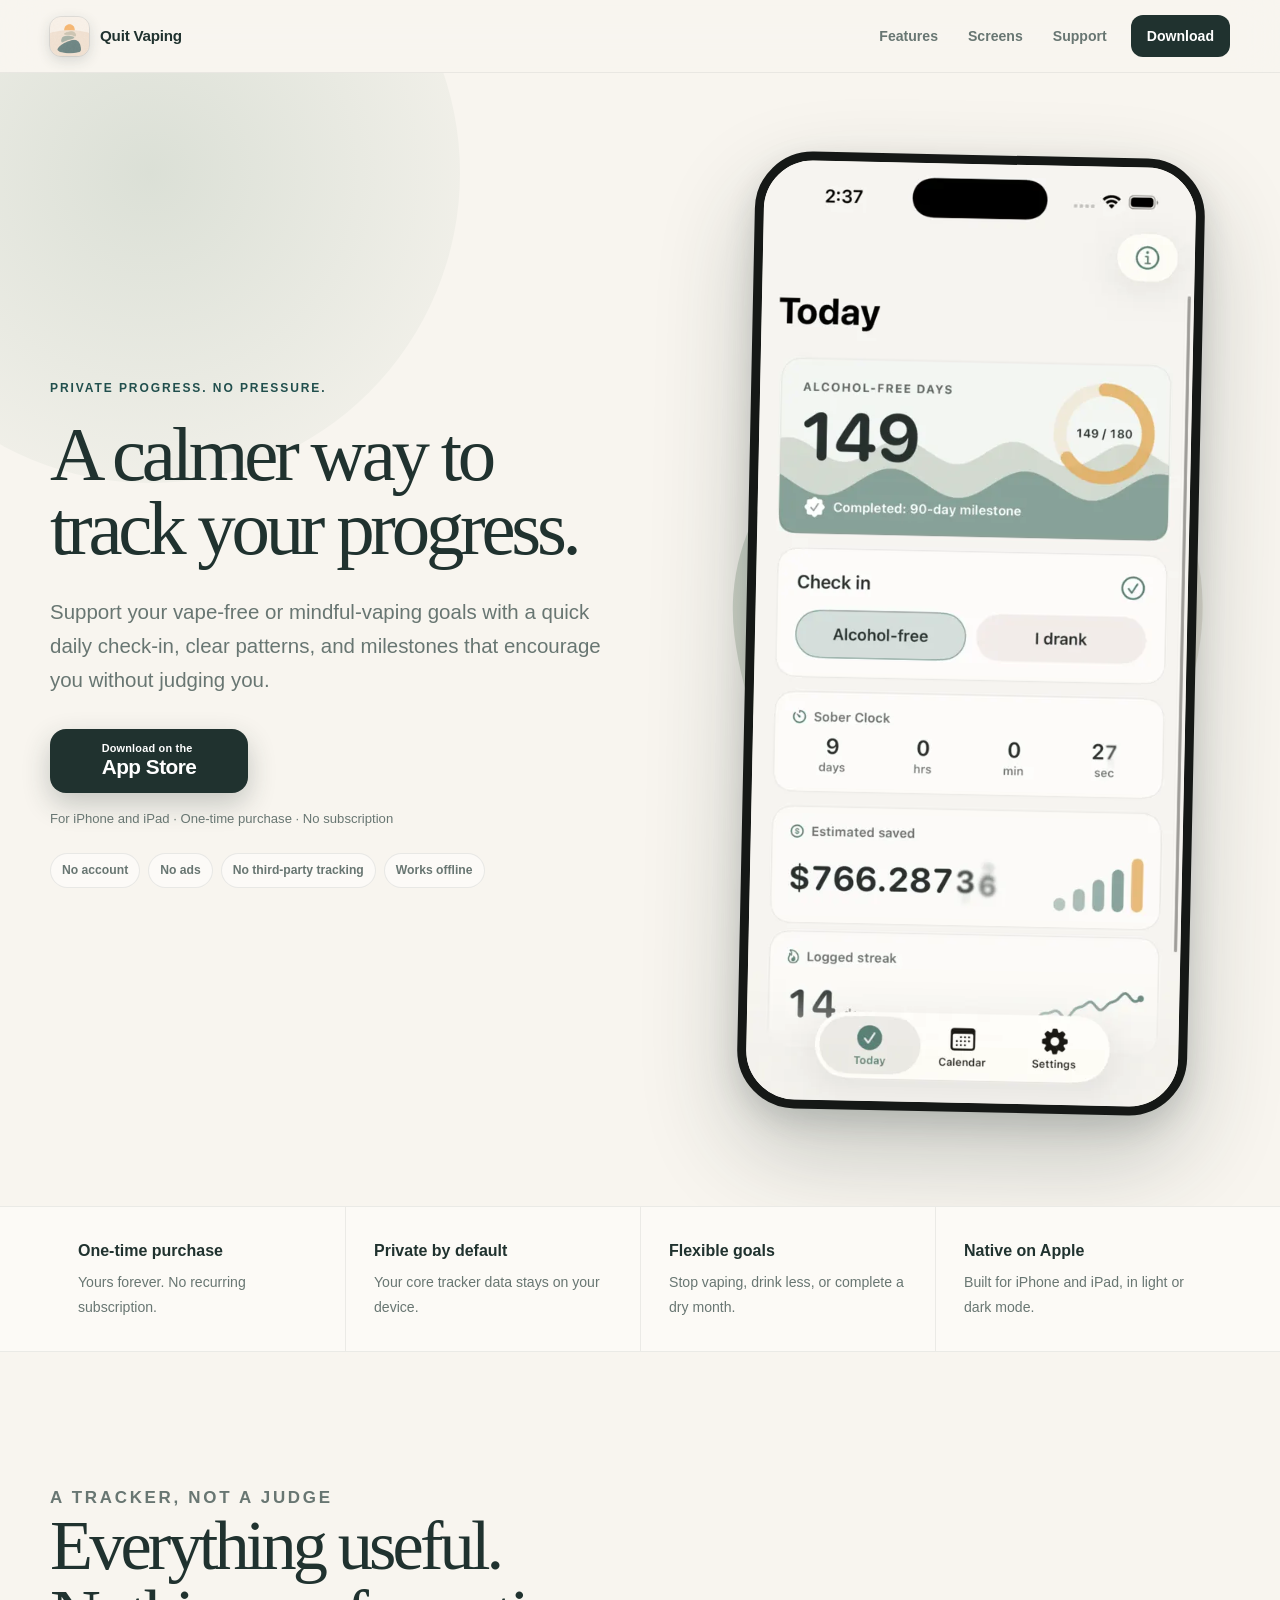
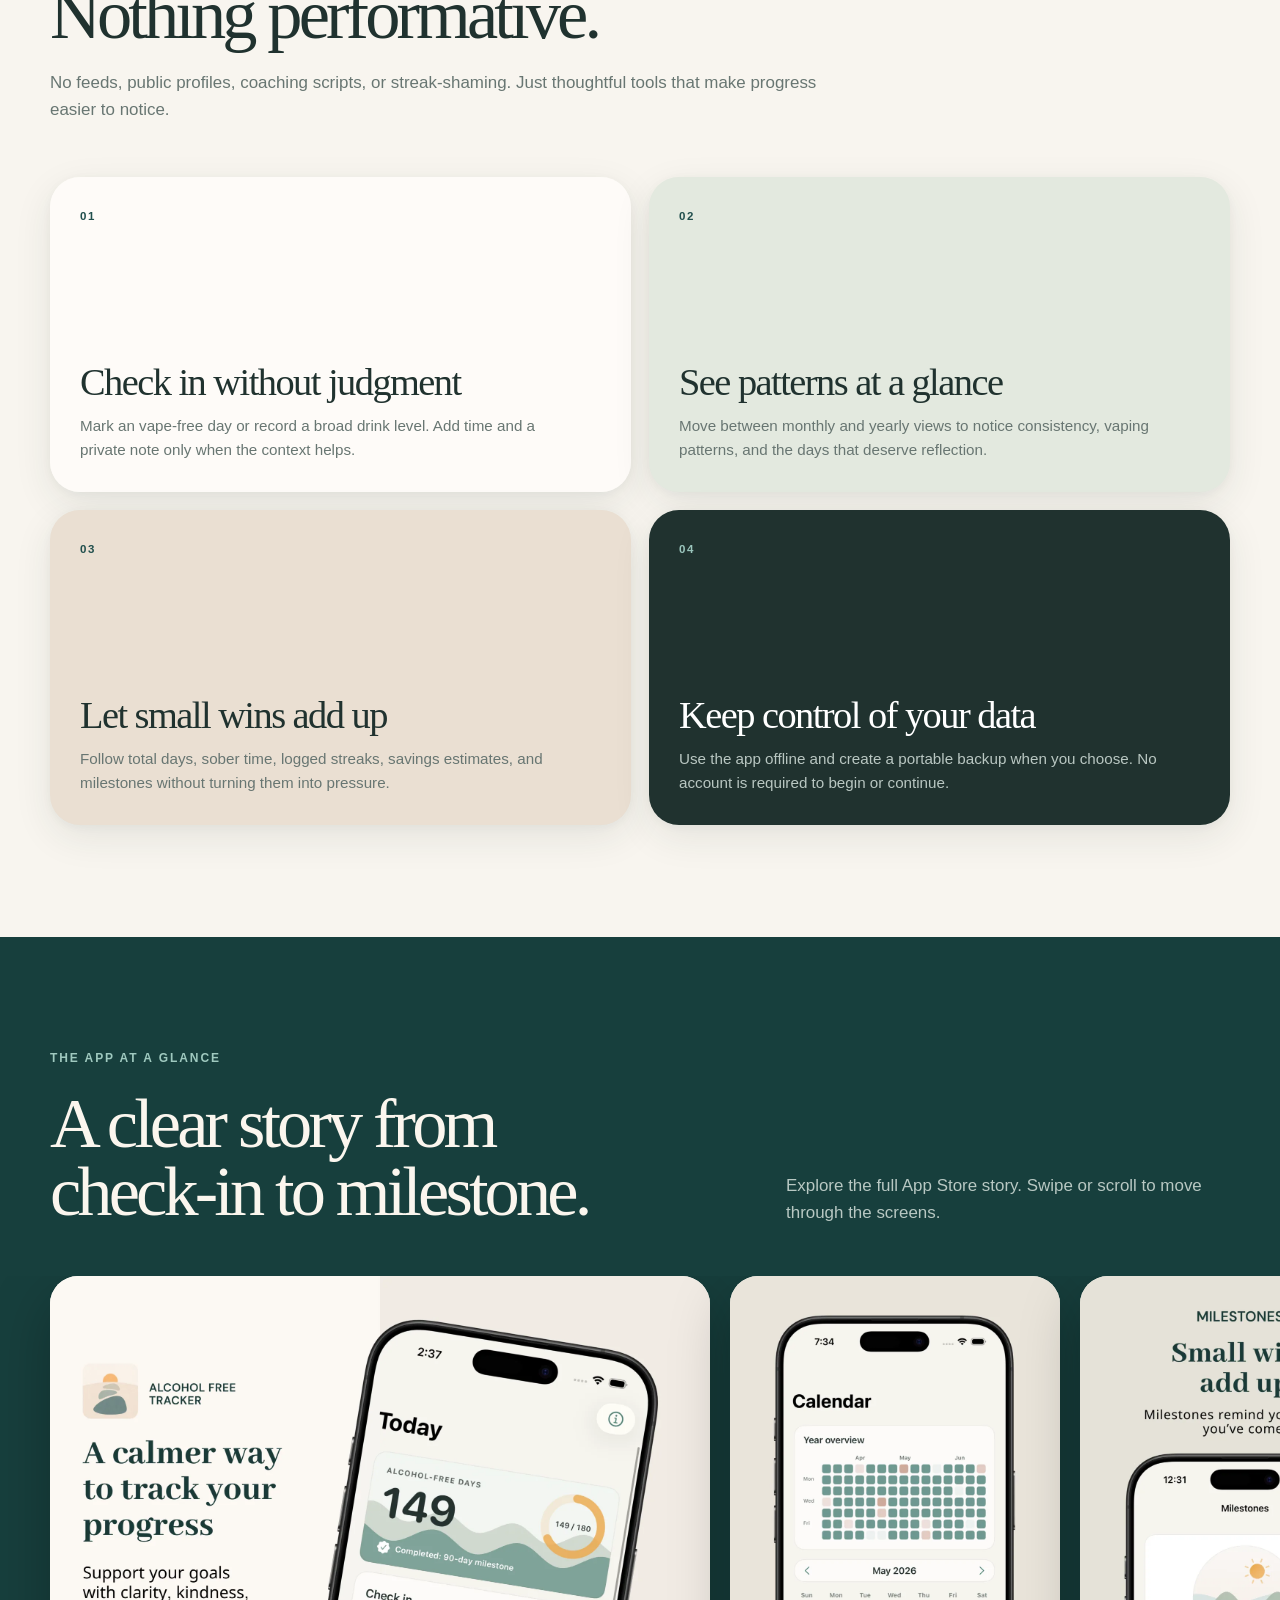
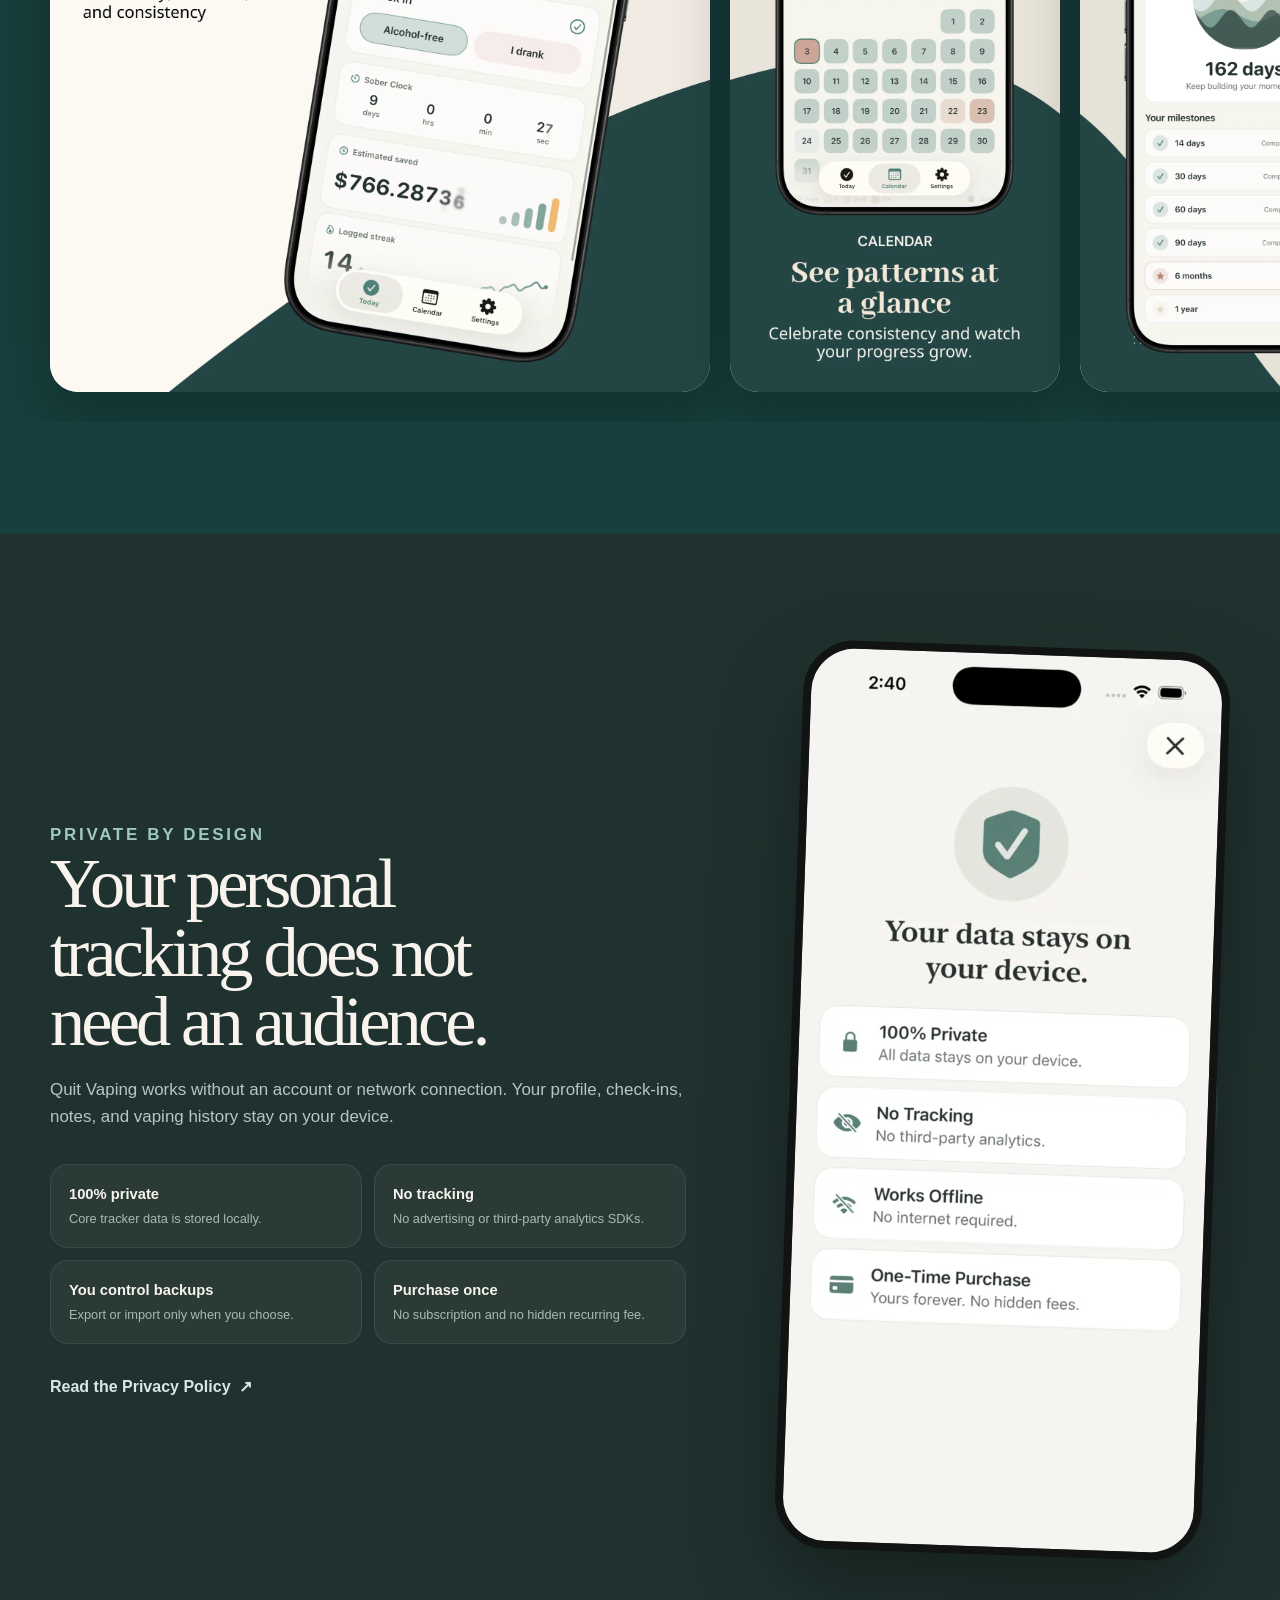
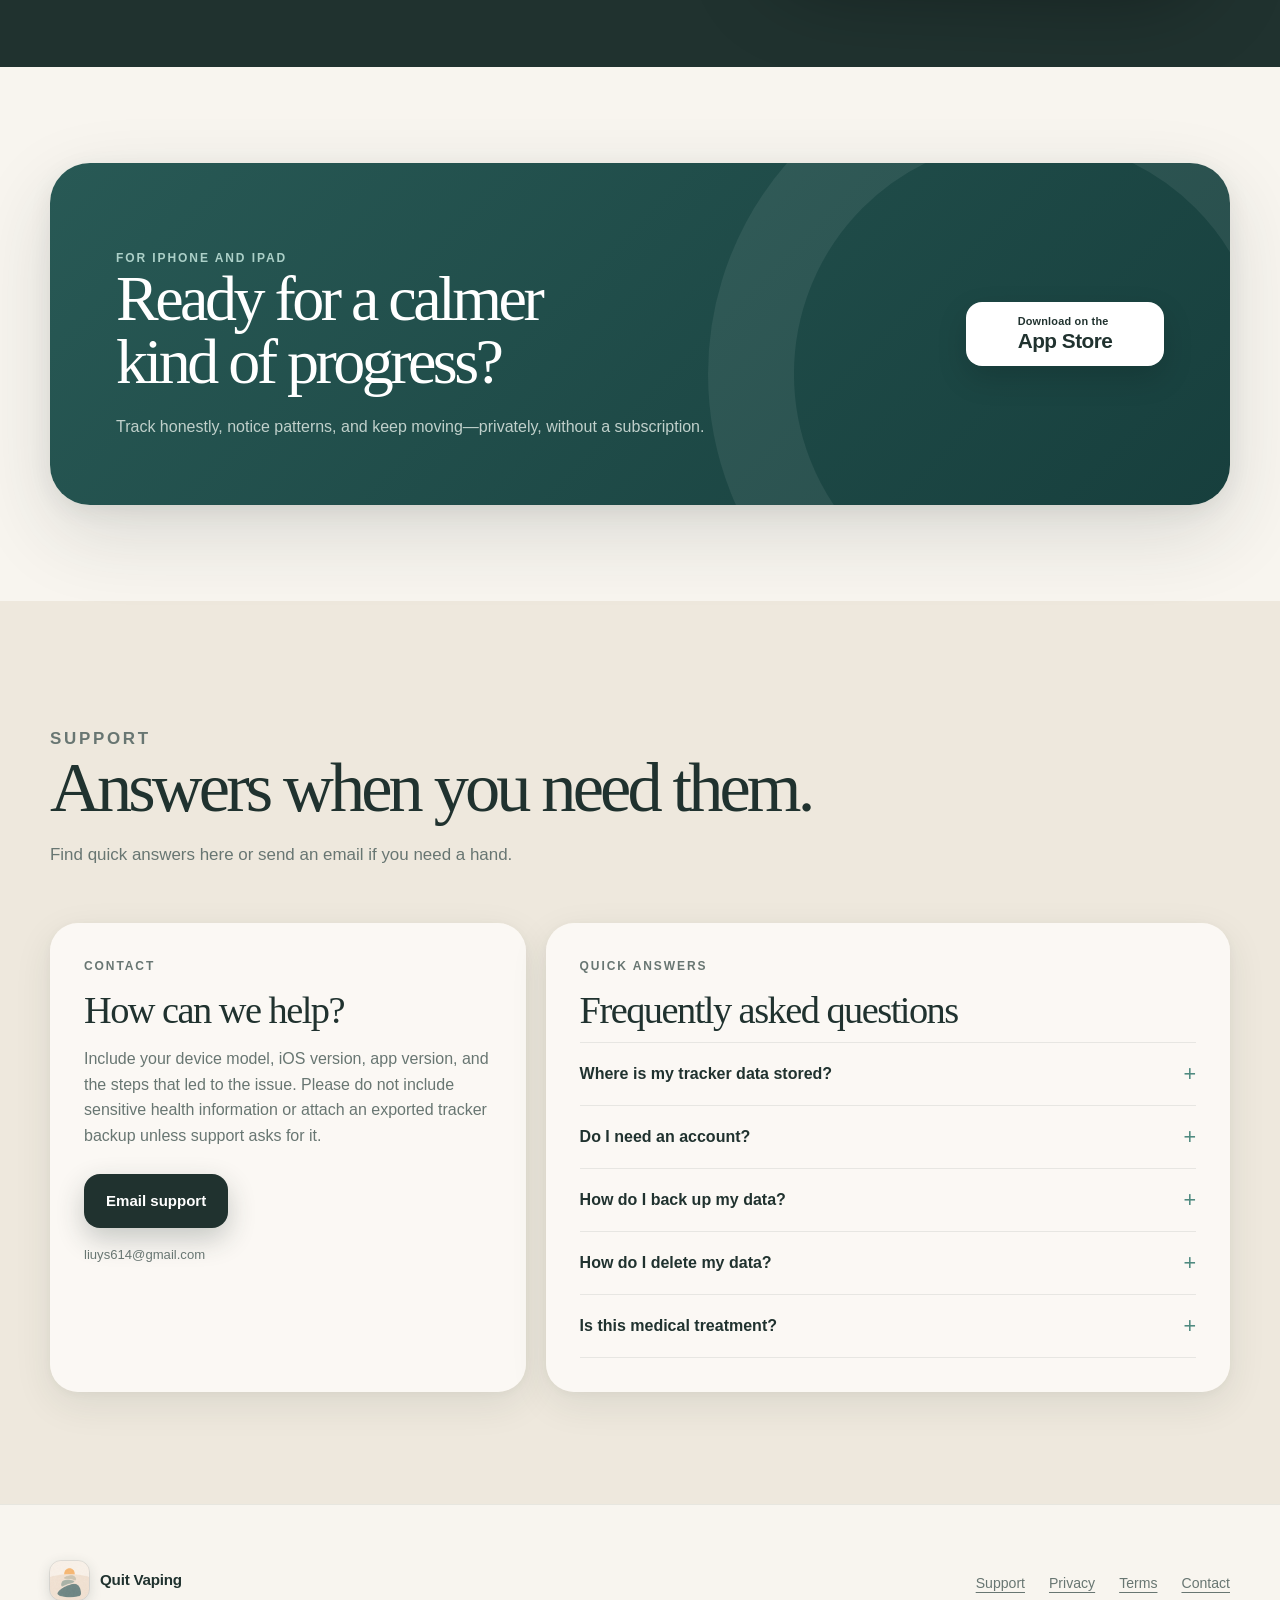
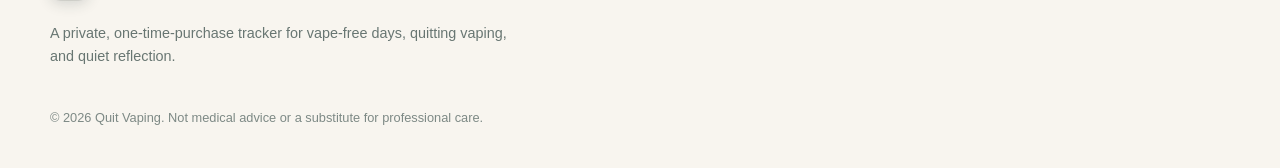
==== index.html @ 52c1bbf7 "Initial commit: Privacy Policy and Terms of Use website" ====
<!doctype html>
<html lang="en">
  <head>
    <meta charset="utf-8">
    <meta name="viewport" content="width=device-width, initial-scale=1">
    <meta name="description" content="Quit Vaping is a private, one-time-purchase iPhone and iPad app for vape-free days, quitting vaping, and calm progress.">
    <meta name="theme-color" content="#F7F4EE">
    <meta property="og:title" content="Quit Vaping — A calmer way to track your progress">
    <meta property="og:description" content="Track vape-free days, see patterns, and build momentum without accounts, ads, subscriptions, or public profiles.">
    <meta property="og:image" content="assets/app-icon.png">
    <title>Quit Vaping — A calmer way to track your progress</title>
    <link rel="icon" href="assets/app-icon.png">
    <link rel="apple-touch-icon" href="assets/app-icon.png">
    <link rel="stylesheet" href="styles.css">
  </head>
  <body class="home-page">
    <header class="site-header">
      <nav class="nav container" aria-label="Primary navigation">
        <a class="brand" href="index.html" aria-label="Quit Vaping home">
          <img src="assets/app-icon.png" alt="">
          <span>Quit Vaping</span>
        </a>
        <div class="nav-links">
          <a href="#features">Features</a>
          <a href="#gallery">Screens</a>
          <a href="#support">Support</a>
          <a class="nav-download" href="https://apps.apple.com/app/id6818660091" target="_blank" rel="noopener">Download</a>
        </div>
      </nav>
    </header>

    <main>
      <section class="hero">
        <div class="hero-grid container">
          <div class="hero-copy">
            <p class="eyebrow">Private progress. No pressure.</p>
            <h1>A calmer way to track your progress.</h1>
            <p class="hero-lede">Support your vape-free or mindful-vaping goals with a quick daily check-in, clear patterns, and milestones that encourage you without judging you.</p>
            <div class="hero-actions">
              <a class="button button-primary app-store-button" href="https://apps.apple.com/app/id6818660091" target="_blank" rel="noopener" aria-label="Download Quit Vaping on the App Store">
                <span class="store-kicker">Download on the</span>
                <span class="store-name">App Store</span>
              </a>
            </div>
            <p class="store-note">For iPhone and iPad · One-time purchase · No subscription</p>
            <ul class="hero-trust" aria-label="Product assurances">
              <li>No account</li>
              <li>No ads</li>
              <li>No third-party tracking</li>
              <li>Works offline</li>
            </ul>
          </div>
          <div class="hero-visual" aria-label="Quit Vaping Today screen preview">
            <div class="hero-orbit" aria-hidden="true"></div>
            <img class="hero-phone" src="assets/screens/06-today-light.webp" alt="Quit Vaping Today screen showing 149 vape-free days, check-in controls, a nicotine-free clock, savings estimate, and logged streak" width="540" height="1174" fetchpriority="high">
          </div>
        </div>
      </section>

      <section class="proof-strip" aria-label="Product highlights">
        <div class="proof-grid container">
          <div class="proof-item"><strong>One-time purchase</strong><span>Yours forever. No recurring subscription.</span></div>
          <div class="proof-item"><strong>Private by default</strong><span>Your core tracker data stays on your device.</span></div>
          <div class="proof-item"><strong>Flexible goals</strong><span>Stop vaping, drink less, or complete a dry month.</span></div>
          <div class="proof-item"><strong>Native on Apple</strong><span>Built for iPhone and iPad, in light or dark mode.</span></div>
        </div>
      </section>

      <section class="section features-section" id="features">
        <div class="container">
          <div class="section-heading">
            <p class="eyebrow">A tracker, not a judge</p>
            <h2>Everything useful. Nothing performative.</h2>
            <p>No feeds, public profiles, coaching scripts, or streak-shaming. Just thoughtful tools that make progress easier to notice.</p>
          </div>
          <div class="feature-grid">
            <article class="feature-card">
              <span class="feature-number">01</span>
              <h3>Check in without judgment</h3>
              <p>Mark an vape-free day or record a broad drink level. Add time and a private note only when the context helps.</p>
            </article>
            <article class="feature-card">
              <span class="feature-number">02</span>
              <h3>See patterns at a glance</h3>
              <p>Move between monthly and yearly views to notice consistency, vaping patterns, and the days that deserve reflection.</p>
            </article>
            <article class="feature-card">
              <span class="feature-number">03</span>
              <h3>Let small wins add up</h3>
              <p>Follow total days, sober time, logged streaks, savings estimates, and milestones without turning them into pressure.</p>
            </article>
            <article class="feature-card">
              <span class="feature-number">04</span>
              <h3>Keep control of your data</h3>
              <p>Use the app offline and create a portable backup when you choose. No account is required to begin or continue.</p>
            </article>
          </div>
        </div>
      </section>

      <section class="section gallery-section" id="gallery">
        <div class="container">
          <div class="gallery-heading">
            <div>
              <p class="eyebrow">The app at a glance</p>
              <h2>A clear story from check-in to milestone.</h2>
            </div>
            <p>Explore the full App Store story. Swipe or scroll to move through the screens.</p>
          </div>
        </div>
        <div class="story-gallery" role="list" aria-label="Quit Vaping App Store screenshots">
          <div class="story-pair" role="listitem" aria-label="A calmer way to track your progress">
            <figure class="story-card"><img src="assets/appstore/01-calm-progress.webp" alt="A calmer way to track your progress with clarity, kindness, and consistency" width="900" height="1951" loading="lazy" decoding="async"></figure>
            <figure class="story-card"><img src="assets/appstore/02-today.webp" alt="Today dashboard showing vape-free days, check-in, nicotine-free clock, estimated savings, and streak" width="900" height="1951" loading="lazy" decoding="async"></figure>
          </div>
          <figure class="story-card" role="listitem"><img src="assets/appstore/03-calendar.webp" alt="Calendar and year overview for seeing patterns at a glance" width="900" height="1951" loading="lazy" decoding="async"></figure>
          <figure class="story-card" role="listitem"><img src="assets/appstore/04-milestones.webp" alt="Milestones screen showing how small wins add up" width="900" height="1951" loading="lazy" decoding="async"></figure>
          <figure class="story-card" role="listitem"><img src="assets/appstore/05-private.webp" alt="Privacy screen explaining the one-time purchase, offline use, no account, and no third-party tracking" width="900" height="1951" loading="lazy" decoding="async"></figure>
          <figure class="story-card" role="listitem"><img src="assets/appstore/06-check-in.webp" alt="Calendar day check-in with vape-free and drink-level choices, time, and an optional note" width="900" height="1951" loading="lazy" decoding="async"></figure>
          <figure class="story-card" role="listitem"><img src="assets/appstore/07-dark-mode.webp" alt="Quit Vaping Today dashboard in dark mode" width="900" height="1951" loading="lazy" decoding="async"></figure>
          <figure class="story-card" role="listitem"><img src="assets/appstore/08-savings.webp" alt="Savings details screen showing estimated cash and drink savings over time in dark mode" width="900" height="1951" loading="lazy" decoding="async"></figure>
          <figure class="story-card" role="listitem"><img src="assets/appstore/09-streak.webp" alt="Logged streak display illustrating consistency and reflection over perfection in light mode" width="900" height="1951" loading="lazy" decoding="async"></figure>
          <figure class="story-card" role="listitem"><img src="assets/appstore/10-sober-clock.webp" alt="Sober clock showing real-time vape-free progress down to the second in light mode" width="900" height="1951" loading="lazy" decoding="async"></figure>
        </div>
      </section>

      <section class="section privacy-section" id="privacy">
        <div class="privacy-grid container">
          <div class="privacy-copy">
            <p class="eyebrow">Private by design</p>
            <h2>Your personal tracking does not need an audience.</h2>
            <p>Quit Vaping works without an account or network connection. Your profile, check-ins, notes, and vaping history stay on your device.</p>
            <div class="assurance-list">
              <div><strong>100% private</strong><span>Core tracker data is stored locally.</span></div>
              <div><strong>No tracking</strong><span>No advertising or third-party analytics SDKs.</span></div>
              <div><strong>You control backups</strong><span>Export or import only when you choose.</span></div>
              <div><strong>Purchase once</strong><span>No subscription and no hidden recurring fee.</span></div>
            </div>
            <a class="text-link" href="privacy.html">Read the Privacy Policy <span aria-hidden="true">↗</span></a>
          </div>
          <div class="privacy-phone-wrap">
            <img class="privacy-phone" src="assets/screens/11-privacy-light.webp" alt="Quit Vaping privacy details screen" width="540" height="1174" loading="lazy" decoding="async">
          </div>
        </div>
      </section>

      <section class="cta-section" id="download">
        <div class="container">
          <div class="cta-card">
            <div>
              <p class="eyebrow">For iPhone and iPad</p>
              <h2>Ready for a calmer kind of progress?</h2>
              <p>Track honestly, notice patterns, and keep moving—privately, without a subscription.</p>
            </div>
            <a class="button button-light app-store-button" href="https://apps.apple.com/app/id6818660091" target="_blank" rel="noopener" aria-label="Download Quit Vaping on the App Store">
              <span class="store-kicker">Download on the</span>
              <span class="store-name">App Store</span>
            </a>
          </div>
        </div>
      </section>

      <section class="section support-section" id="support">
        <div class="container">
          <div class="section-heading support-heading">
            <p class="eyebrow">Support</p>
            <h2>Answers when you need them.</h2>
            <p>Find quick answers here or send an email if you need a hand.</p>
          </div>

          <div class="support-inline-grid">
            <aside class="support-card contact-card">
              <p class="eyebrow">Contact</p>
              <h3>How can we help?</h3>
              <p>Include your device model, iOS version, app version, and the steps that led to the issue. Please do not include sensitive health information or attach an exported tracker backup unless support asks for it.</p>
              <a class="button button-primary" href="mailto:liuys614@gmail.com?subject=Alcohol%20Free%20Tracker%20Support">Email support</a>
              <p class="support-email">liuys614@gmail.com</p>
            </aside>

            <div class="support-card faq">
              <p class="eyebrow">Quick answers</p>
              <h3>Frequently asked questions</h3>
              <details>
                <summary>Where is my tracker data stored?</summary>
                <p>Your profile, check-ins, vape levels, times, and notes are stored locally on your device. The current version does not upload this tracker data to the developer.</p>
              </details>
              <details>
                <summary>Do I need an account?</summary>
                <p>No. Quit Vaping works without registration, login, or a network connection.</p>
              </details>
              <details>
                <summary>How do I back up my data?</summary>
                <p>Open Settings, choose Export, and select where to save the JSON file. To restore it, choose Import and confirm that you want to replace the current local data.</p>
              </details>
              <details>
                <summary>How do I delete my data?</summary>
                <p>You can remove individual check-ins in the app. Deleting the app removes its local app container, subject to any Apple device backup or exported JSON copy you created.</p>
              </details>
              <details>
                <summary>Is this medical treatment?</summary>
                <p>No. The app is a self-directed tracking tool, not medical advice, diagnosis, treatment, counseling, or emergency support.</p>
              </details>
            </div>
          </div>

        </div>
      </section>
    </main>

    <footer class="site-footer">
      <div class="container">
        <div class="footer-grid">
          <div>
            <a class="brand" href="index.html"><img src="assets/app-icon.png" alt=""><span>Quit Vaping</span></a>
            <p class="footer-copy">A private, one-time-purchase tracker for vape-free days, quitting vaping, and quiet reflection.</p>
          </div>
          <div class="footer-links">
            <a href="#support">Support</a>
            <a href="privacy.html">Privacy</a>
            <a href="terms.html">Terms</a>
            <a href="mailto:liuys614@gmail.com">Contact</a>
          </div>
        </div>
        <p class="copyright">© <span data-year>2026</span> Quit Vaping. Not medical advice or a substitute for professional care.</p>
      </div>
    </footer>
    <script src="script.js"></script>
  </body>
</html>
---- styles.css ----
:root {
  color-scheme: light;
  --ivory: #f8f5ef;
  --ivory-deep: #eee8dd;
  --ink: #20322f;
  --ink-soft: #2d403c;
  --muted: #687672;
  --teal: #4f8a80;
  --teal-dark: #214f4d;
  --teal-deep: #173f3d;
  --sage: #b8c6b8;
  --sage-soft: #e3e9df;
  --sand: #eadfd2;
  --clay: #ca9d8a;
  --white: #fffdfa;
  --shadow: 0 28px 80px rgba(32, 50, 47, 0.14), 0 6px 22px rgba(32, 50, 47, 0.08);
  --shadow-soft: 0 12px 38px rgba(32, 50, 47, 0.09), 0 2px 10px rgba(32, 50, 47, 0.04);
  --content: 1180px;
}

* {
  box-sizing: border-box;
}

html {
  scroll-behavior: smooth;
  scroll-padding-top: 92px;
  overflow-x: clip;
}

body {
  margin: 0;
  width: 100%;
  max-width: 100%;
  overflow-x: clip;
  background: var(--ivory);
  color: var(--ink);
  font-family: Inter, ui-sans-serif, -apple-system, BlinkMacSystemFont, "SF Pro Text", "Segoe UI", sans-serif;
  -webkit-font-smoothing: antialiased;
  line-height: 1.6;
}

a {
  color: inherit;
  text-decoration-thickness: 1px;
  text-underline-offset: 4px;
}

img {
  display: block;
  max-width: 100%;
}

.container {
  width: min(calc(100% - 40px), var(--content));
  margin-inline: auto;
}

.site-header {
  position: sticky;
  top: 0;
  z-index: 50;
  border-bottom: 1px solid rgba(32, 50, 47, 0.07);
  background: rgba(248, 245, 239, 0.88);
  -webkit-backdrop-filter: blur(20px);
  backdrop-filter: blur(20px);
}

.nav {
  min-height: 72px;
  display: flex;
  align-items: center;
  justify-content: space-between;
  gap: 24px;
}

.brand {
  display: inline-flex;
  align-items: center;
  gap: 11px;
  font-size: 0.95rem;
  font-weight: 760;
  letter-spacing: -0.015em;
  text-decoration: none;
}

.brand img {
  width: 39px;
  height: 39px;
  border-radius: 11px;
  box-shadow: 0 4px 14px rgba(32, 50, 47, 0.16);
  outline: 1px solid rgba(0, 0, 0, 0.08);
}

.nav-links {
  display: flex;
  align-items: center;
  gap: 4px;
}

.nav-links a {
  min-height: 42px;
  display: inline-flex;
  align-items: center;
  padding: 0 13px;
  border-radius: 12px;
  color: var(--muted);
  font-size: 0.88rem;
  font-weight: 650;
  text-decoration: none;
  transition: color 180ms ease, background-color 180ms ease, transform 180ms ease;
}

.nav-links a:hover {
  color: var(--ink);
  background: rgba(255, 255, 255, 0.64);
}

.nav-links .nav-download {
  margin-left: 7px;
  padding-inline: 16px;
  background: var(--ink);
  color: white;
}

.nav-links .nav-download:hover {
  background: var(--teal-dark);
  color: white;
}

.nav-links a:active,
.button:active {
  transform: scale(0.96);
}

.hero {
  position: relative;
  overflow: hidden;
  padding: 82px 0 94px;
}

.hero::before {
  position: absolute;
  top: -210px;
  left: calc(50% - 800px);
  width: 620px;
  height: 620px;
  border-radius: 50%;
  background: radial-gradient(circle, rgba(184, 198, 184, 0.45), rgba(184, 198, 184, 0));
  content: "";
  pointer-events: none;
}

.hero-grid {
  display: grid;
  grid-template-columns: minmax(0, 1.06fr) minmax(390px, 0.94fr);
  align-items: center;
  gap: 78px;
}

.hero-copy {
  position: relative;
  z-index: 2;
}

.eyebrow {
  margin: 0 0 20px;
  color: var(--teal-dark);
  font-size: 0.75rem;
  font-weight: 800;
  letter-spacing: 0.16em;
  text-transform: uppercase;
}

h1,
h2,
h3,
p {
  text-wrap: pretty;
}

h1,
h2 {
  text-wrap: balance;
}

h1,
h2 {
  font-family: Georgia, "Times New Roman", serif;
}

h1 {
  max-width: 760px;
  margin: 0;
  font-size: clamp(3.25rem, 6vw, 5.8rem);
  font-weight: 500;
  letter-spacing: -0.055em;
  line-height: 0.96;
}

.hero-lede {
  max-width: 620px;
  margin: 30px 0 0;
  color: var(--muted);
  font-size: clamp(1.05rem, 2vw, 1.28rem);
  line-height: 1.65;
}

.hero-actions {
  display: flex;
  flex-wrap: wrap;
  gap: 12px;
  margin-top: 32px;
}

.button {
  min-height: 54px;
  display: inline-flex;
  align-items: center;
  justify-content: center;
  padding: 0 22px;
  border-radius: 16px;
  font-size: 0.94rem;
  font-weight: 760;
  text-decoration: none;
  transition: color 180ms ease, background-color 180ms ease, box-shadow 180ms ease, transform 180ms ease;
}

.button-primary {
  background: var(--ink);
  color: white;
  box-shadow: 0 11px 28px rgba(32, 50, 47, 0.24);
}

.button-primary:hover {
  background: var(--teal-dark);
  box-shadow: 0 14px 32px rgba(33, 79, 77, 0.3);
}

.button-secondary {
  background: rgba(255, 255, 255, 0.7);
  color: var(--ink);
  box-shadow: inset 0 0 0 1px rgba(32, 50, 47, 0.1);
}

.button-secondary:hover {
  background: white;
}

.button-light {
  background: white;
  color: var(--ink);
  box-shadow: 0 12px 30px rgba(0, 0, 0, 0.15);
}

.button-light:hover {
  background: var(--ivory);
}

.app-store-button {
  min-width: 198px;
  min-height: 64px;
  display: grid;
  grid-template-rows: auto auto;
  align-content: center;
  justify-items: start;
  padding: 10px 22px 11px;
  line-height: 1;
}

.store-kicker {
  font-size: 0.68rem;
  font-weight: 650;
  letter-spacing: 0.02em;
}

.store-name {
  margin-top: 4px;
  font-size: 1.3rem;
  font-weight: 780;
  letter-spacing: -0.025em;
}

.store-note {
  margin: 15px 0 0;
  color: var(--muted);
  font-size: 0.82rem;
}

.hero-trust {
  display: flex;
  flex-wrap: wrap;
  gap: 8px;
  margin: 24px 0 0;
  padding: 0;
  list-style: none;
}

.hero-trust li {
  padding: 7px 11px;
  border: 1px solid rgba(32, 50, 47, 0.09);
  border-radius: 999px;
  background: rgba(255, 255, 255, 0.52);
  color: var(--muted);
  font-size: 0.76rem;
  font-weight: 650;
}

.hero-visual {
  position: relative;
  min-height: 700px;
  display: grid;
  place-items: center;
}

.hero-orbit {
  position: absolute;
  width: 470px;
  height: 470px;
  border-radius: 44% 56% 60% 40% / 44% 44% 56% 56%;
  background: linear-gradient(145deg, rgba(184, 198, 184, 0.72), rgba(234, 223, 210, 0.82));
  transform: rotate(-7deg);
}

.hero-phone {
  position: relative;
  z-index: 2;
  width: min(450px, 94%);
  max-width: 100%;
  height: auto;
  border: 9px solid #151816;
  border-radius: 58px;
  background: #151816;
  box-shadow: 0 42px 96px rgba(32, 50, 47, 0.24), 0 12px 30px rgba(32, 50, 47, 0.15);
  transform: rotate(1.2deg);
}


.proof-strip {
  border-block: 1px solid rgba(32, 50, 47, 0.08);
  background: rgba(255, 255, 255, 0.44);
}

.proof-grid {
  display: grid;
  grid-template-columns: repeat(4, 1fr);
}

.proof-item {
  min-height: 142px;
  padding: 31px 28px;
}

.proof-item + .proof-item {
  border-left: 1px solid rgba(32, 50, 47, 0.08);
}

.proof-item strong {
  display: block;
  margin-bottom: 5px;
  font-size: 1rem;
}

.proof-item span {
  color: var(--muted);
  font-size: 0.88rem;
  line-height: 1.5;
}

.section {
  padding: 112px 0;
}

.section-heading {
  max-width: 790px;
  margin-bottom: 54px;
}

.section-heading h2,
.gallery-heading h2,
.privacy-copy h2,
.legal-hero h1 {
  margin: 0;
  font-size: clamp(2.65rem, 5.5vw, 5rem);
  font-weight: 500;
  letter-spacing: -0.055em;
  line-height: 0.98;
}

.section-heading p,
.gallery-heading > p,
.privacy-copy > p {
  margin: 20px 0 0;
  color: var(--muted);
  font-size: 1.06rem;
}

.feature-grid {
  display: grid;
  grid-template-columns: repeat(2, 1fr);
  gap: 18px;
}

.feature-card {
  min-height: 315px;
  display: flex;
  flex-direction: column;
  padding: 30px;
  border-radius: 30px;
  background: rgba(255, 253, 250, 0.82);
  box-shadow: var(--shadow-soft);
}

.feature-card:nth-child(2) {
  background: var(--sage-soft);
}

.feature-card:nth-child(3) {
  background: var(--sand);
}

.feature-card:nth-child(4) {
  background: var(--ink);
  color: white;
}

.feature-number {
  color: var(--teal-dark);
  font-size: 0.72rem;
  font-weight: 800;
  letter-spacing: 0.14em;
}

.feature-card:nth-child(4) .feature-number {
  color: #9bc6bd;
}

.feature-card h3 {
  max-width: 460px;
  margin: auto 0 10px;
  font-family: Georgia, "Times New Roman", serif;
  font-size: clamp(1.65rem, 3vw, 2.45rem);
  font-weight: 500;
  letter-spacing: -0.04em;
  line-height: 1.08;
}

.feature-card p {
  max-width: 500px;
  margin: 0;
  color: var(--muted);
  font-size: 0.95rem;
}

.feature-card:nth-child(4) p {
  color: #b9c7c2;
}

.gallery-section {
  overflow: hidden;
  background: var(--teal-deep);
  color: #fbf6ee;
}

.gallery-section .eyebrow,
.privacy-section .eyebrow {
  color: #9fc9bf;
}

.gallery-heading {
  display: grid;
  grid-template-columns: minmax(0, 1.2fr) minmax(260px, 0.8fr);
  align-items: end;
  gap: 70px;
  margin-bottom: 50px;
}

.gallery-heading > p {
  margin: 0;
  color: #b8c8c3;
}

.story-gallery {
  width: 100%;
  max-width: 100vw;
  display: flex;
  gap: 20px;
  overflow-x: auto;
  overscroll-behavior-inline: contain;
  scroll-snap-type: x mandatory;
  scroll-padding-inline: max(20px, calc((100vw - var(--content)) / 2));
  padding: 0 max(20px, calc((100vw - var(--content)) / 2)) 30px;
  scrollbar-color: rgba(255, 255, 255, 0.3) transparent;
  scrollbar-width: thin;
}

.story-card {
  width: clamp(260px, 26vw, 330px);
  flex: 0 0 auto;
  margin: 0;
  overflow: hidden;
  scroll-snap-align: start;
  border-radius: 28px;
  background: var(--ivory);
  box-shadow: 0 22px 60px rgba(0, 0, 0, 0.25);
}

.story-pair {
  width: clamp(520px, 52vw, 660px);
  flex: 0 0 auto;
  display: flex;
  overflow: hidden;
  scroll-snap-align: start;
  border-radius: 28px;
  background: var(--ivory);
  box-shadow: 0 22px 60px rgba(0, 0, 0, 0.25);
}

.story-pair .story-card {
  width: 50%;
  flex: 1 1 0;
  overflow: visible;
  scroll-snap-align: none;
  border-radius: 0;
  box-shadow: none;
}

.story-card img {
  display: block;
  width: 100%;
  height: auto;
}

.privacy-section {
  overflow: hidden;
  background: var(--ink);
  color: #f8f4ed;
}

.privacy-grid {
  display: grid;
  grid-template-columns: minmax(0, 1.05fr) minmax(330px, 0.75fr);
  align-items: center;
  gap: 90px;
}

.privacy-copy > p {
  max-width: 650px;
  color: #b8c6c1;
}

.assurance-list {
  display: grid;
  grid-template-columns: repeat(2, 1fr);
  gap: 12px;
  margin-top: 34px;
}

.assurance-list > div {
  padding: 18px;
  border: 1px solid rgba(255, 255, 255, 0.08);
  border-radius: 18px;
  background: rgba(255, 255, 255, 0.045);
}

.assurance-list strong,
.assurance-list span {
  display: block;
}

.assurance-list strong {
  font-size: 0.92rem;
}

.assurance-list span {
  margin-top: 4px;
  color: #aab9b4;
  font-size: 0.8rem;
  line-height: 1.45;
}

.text-link {
  display: inline-flex;
  align-items: center;
  gap: 8px;
  margin-top: 30px;
  color: #d7e9e4;
  font-weight: 720;
  text-decoration: none;
}

.text-link:hover {
  color: white;
}

.privacy-phone-wrap {
  position: relative;
  min-height: 660px;
  display: grid;
  place-items: center;
}

.privacy-phone-wrap::before {
  position: absolute;
  width: 430px;
  height: 430px;
  border-radius: 50%;
  background: rgba(79, 138, 128, 0.22);
  content: "";
}

.privacy-phone {
  position: relative;
  z-index: 1;
  width: min(430px, 94%);
  max-width: 100%;
  height: auto;
  border: 8px solid #111412;
  border-radius: 52px;
  box-shadow: 0 36px 84px rgba(0, 0, 0, 0.34);
  transform: rotate(2deg);
}

.cta-section {
  padding: 96px 0;
}

.cta-card {
  position: relative;
  overflow: hidden;
  display: grid;
  grid-template-columns: minmax(0, 1fr) auto;
  align-items: center;
  gap: 50px;
  padding: 66px;
  border-radius: 40px;
  background: linear-gradient(135deg, #285955, #173f3d);
  color: white;
  box-shadow: var(--shadow);
}

.cta-card::after {
  position: absolute;
  right: -120px;
  bottom: -190px;
  width: 470px;
  height: 470px;
  border: 86px solid rgba(255, 255, 255, 0.07);
  border-radius: 50%;
  content: "";
}

.cta-card > * {
  position: relative;
  z-index: 1;
}

.cta-card .eyebrow {
  color: #acd0c8;
}

.cta-card h2 {
  max-width: 760px;
  margin: 0;
  font-size: clamp(2.65rem, 5vw, 4.65rem);
  font-weight: 500;
  letter-spacing: -0.055em;
  line-height: 0.98;
}

.cta-card p {
  max-width: 590px;
  margin: 20px 0 0;
  color: #c0d0cb;
}

.support-section {
  padding-top: 104px;
  background: var(--ivory-deep);
}

.support-heading {
  max-width: 850px;
}

.support-inline-grid {
  display: grid;
  grid-template-columns: 0.82fr 1.18fr;
  align-items: start;
  gap: 20px;
}

.support-inline-grid .support-card {
  height: 100%;
}

.support-inline-grid .eyebrow {
  margin-bottom: 14px;
}

.support-inline-grid h3 {
  margin: 0 0 12px;
  font-family: Georgia, "Times New Roman", serif;
  font-size: clamp(1.8rem, 3vw, 2.55rem);
  font-weight: 500;
  letter-spacing: -0.04em;
  line-height: 1.05;
}

.contact-card > p:not(.eyebrow):not(.support-email) {
  color: var(--muted);
}

.support-email {
  margin: 16px 0 0;
  color: var(--muted);
  font-size: 0.82rem;
}

.site-footer {
  padding: 56px 0 40px;
  border-top: 1px solid rgba(32, 50, 47, 0.08);
}

.footer-grid {
  display: grid;
  grid-template-columns: 1fr auto;
  align-items: start;
  gap: 32px;
}

.footer-copy {
  max-width: 470px;
  margin: 14px 0 0;
  color: var(--muted);
  font-size: 0.9rem;
}

.footer-links {
  display: flex;
  flex-wrap: wrap;
  justify-content: flex-end;
  gap: 8px 24px;
}

.footer-links a {
  min-height: 44px;
  display: inline-flex;
  align-items: center;
  color: var(--muted);
  font-size: 0.88rem;
}

.copyright {
  margin: 40px 0 0;
  color: #7d8985;
  font-size: 0.8rem;
}

/* Legal and support pages */
.legal-hero {
  padding: 88px 0 52px;
}

.legal-hero p {
  max-width: 700px;
  margin: 22px 0 0;
  color: var(--muted);
  font-size: 1.08rem;
}

.legal-meta {
  margin-top: 24px;
  color: #7d8985;
  font-size: 0.86rem;
  font-variant-numeric: tabular-nums;
}

.legal-layout {
  display: grid;
  grid-template-columns: 230px minmax(0, 760px);
  gap: 72px;
  align-items: start;
  padding-bottom: 112px;
}

.legal-toc {
  position: sticky;
  top: 104px;
  display: grid;
  gap: 3px;
}

.legal-toc strong {
  margin-bottom: 8px;
  font-size: 0.76rem;
  letter-spacing: 0.12em;
  text-transform: uppercase;
}

.legal-toc a {
  min-height: 40px;
  display: flex;
  align-items: center;
  padding: 0 10px;
  border-radius: 10px;
  color: var(--muted);
  font-size: 0.86rem;
  text-decoration: none;
}

.legal-toc a:hover {
  background: rgba(255, 255, 255, 0.58);
  color: var(--ink);
}

.legal-content {
  padding: 42px 48px;
  border-radius: 30px;
  background: rgba(255, 253, 250, 0.76);
  box-shadow: var(--shadow-soft);
}

.legal-content section + section {
  padding-top: 34px;
}

.legal-content h2 {
  margin: 0 0 12px;
  font-family: inherit;
  font-size: 1.35rem;
  font-weight: 760;
  letter-spacing: -0.025em;
}

.legal-content h3 {
  margin: 22px 0 8px;
  font-size: 1rem;
}

.legal-content p,
.legal-content li {
  color: #4f5d59;
  font-size: 0.96rem;
}

.legal-content ul {
  padding-left: 1.25rem;
}

.legal-callout {
  padding: 18px 20px;
  border-radius: 18px;
  background: var(--sage-soft);
  color: var(--ink) !important;
}

.support-grid {
  display: grid;
  grid-template-columns: 0.85fr 1.15fr;
  gap: 22px;
  padding-bottom: 112px;
}

.support-card {
  padding: 34px;
  border-radius: 28px;
  background: rgba(255, 253, 250, 0.8);
  box-shadow: var(--shadow-soft);
}

.support-card h2 {
  margin: 0 0 12px;
  font-family: inherit;
  font-size: 1.45rem;
  font-weight: 760;
  letter-spacing: -0.03em;
}

.support-card p {
  color: var(--muted);
}

.support-card .button {
  margin-top: 10px;
}

.faq details {
  border-top: 1px solid rgba(32, 50, 47, 0.09);
}

.faq details:last-child {
  border-bottom: 1px solid rgba(32, 50, 47, 0.09);
}

.faq summary {
  min-height: 62px;
  display: flex;
  align-items: center;
  justify-content: space-between;
  gap: 16px;
  cursor: pointer;
  font-weight: 700;
  list-style: none;
}

.faq summary::-webkit-details-marker {
  display: none;
}

.faq summary::after {
  color: var(--teal);
  content: "+";
  font-size: 1.35rem;
  font-weight: 400;
}

.faq details[open] summary::after {
  content: "−";
}

.faq details p {
  margin: -2px 0 22px;
  color: var(--muted);
}

:focus-visible {
  outline: 3px solid rgba(79, 138, 128, 0.42);
  outline-offset: 3px;
}

@media (prefers-reduced-motion: reduce) {
  html {
    scroll-behavior: auto;
  }

  *,
  *::before,
  *::after {
    animation-duration: 0.01ms !important;
    animation-iteration-count: 1 !important;
    transition-duration: 0.01ms !important;
  }
}

@media (max-width: 1120px) {
  .hero-grid,
  .privacy-grid,
  .support-grid {
    grid-template-columns: 1fr;
  }

  .hero-grid {
    gap: 28px;
  }

  .hero-copy {
    max-width: 760px;
    margin-inline: auto;
    text-align: center;
  }

  .hero-actions,
  .hero-trust {
    justify-content: center;
  }

  .store-note {
    text-align: center;
  }

  .hero-visual {
    min-height: 590px;
  }

  .hero-phone {
    width: min(clamp(340px, 38vw, 420px), 84%);
    border-width: 8px;
    border-radius: 52px;
    aspect-ratio: 540 / 1174;
    height: auto;
  }

  .proof-grid {
    grid-template-columns: repeat(2, 1fr);
  }

  .proof-item:nth-child(3) {
    border-left: 0;
    border-top: 1px solid rgba(32, 50, 47, 0.08);
  }

  .proof-item:nth-child(4) {
    border-top: 1px solid rgba(32, 50, 47, 0.08);
  }

  .gallery-heading {
    grid-template-columns: 1fr;
    gap: 20px;
  }

  .gallery-heading > p {
    max-width: 650px;
  }

  .privacy-grid {
    gap: 36px;
  }

  .support-inline-grid {
    grid-template-columns: 1fr;
  }

  .privacy-phone-wrap {
    order: -1;
    min-height: 520px;
  }

  .privacy-phone {
    width: min(clamp(320px, 35vw, 400px), 84%);
    border-width: 7px;
    border-radius: 48px;
    aspect-ratio: 540 / 1174;
    height: auto;
  }

  .cta-card {
    grid-template-columns: 1fr;
  }

  .cta-card .app-store-button {
    width: max-content;
  }

  .legal-layout {
    grid-template-columns: 1fr;
    gap: 24px;
  }

  .legal-toc {
    position: static;
    grid-template-columns: repeat(2, 1fr);
  }

  .legal-toc strong {
    grid-column: 1 / -1;
  }
}

@media (max-width: 680px) {
  .container {
    width: min(calc(100% - 28px), var(--content));
  }

  .nav {
    min-height: 64px;
  }

  .brand span {
    display: none;
  }

  .nav-links a:not(.nav-download) {
    display: none;
  }

  .nav-links .nav-download {
    min-height: 40px;
    margin-left: 0;
  }

  .hero {
    padding: 62px 0 72px;
  }

  h1 {
    font-size: clamp(3.25rem, 16vw, 5.2rem);
  }

  .hero-actions,
  .hero-actions .button {
    width: 100%;
  }

  .app-store-button {
    justify-items: center;
  }

  .store-note {
    text-align: center;
  }

  .hero-visual {
    min-height: 520px;
  }

  .hero-orbit {
    width: 350px;
    height: 350px;
  }

  .hero-phone {
    width: 290px;
    border-width: 7px;
    border-radius: 48px;
    transform: none;
  }


  .proof-grid,
  .feature-grid,
  .assurance-list {
    grid-template-columns: 1fr;
  }

  .proof-item {
    min-height: auto;
    padding: 22px 7px;
  }

  .proof-item + .proof-item,
  .proof-item:nth-child(3),
  .proof-item:nth-child(4) {
    border-top: 1px solid rgba(32, 50, 47, 0.08);
    border-left: 0;
  }

  .section {
    padding: 78px 0;
  }

  .section-heading h2,
  .gallery-heading h2,
  .privacy-copy h2,
  .legal-hero h1 {
    font-size: clamp(2.6rem, 13vw, 4.2rem);
  }

  .feature-card {
    min-height: 280px;
    padding: 26px;
  }

  .story-gallery {
    scroll-padding-inline: 14px;
    padding-inline: 14px;
  }

  .story-card {
    width: min(78vw, 285px);
  }

  .story-pair {
    width: min(156vw, 570px);
  }

  .privacy-phone-wrap {
    min-height: 470px;
  }

  .privacy-phone-wrap::before {
    width: 330px;
    height: 330px;
  }

  .privacy-phone {
    width: 275px;
    border-radius: 46px;
    transform: none;
  }

  .cta-section {
    padding: 64px 0;
  }

  .cta-card,
  .legal-content,
  .support-card {
    padding: 28px;
    border-radius: 28px;
  }

  .cta-card .app-store-button {
    width: 100%;
  }

  .footer-grid {
    grid-template-columns: 1fr;
  }

  .footer-links {
    justify-content: flex-start;
  }

  .legal-hero {
    padding-top: 64px;
  }

  .legal-toc {
    grid-template-columns: 1fr;
  }
}
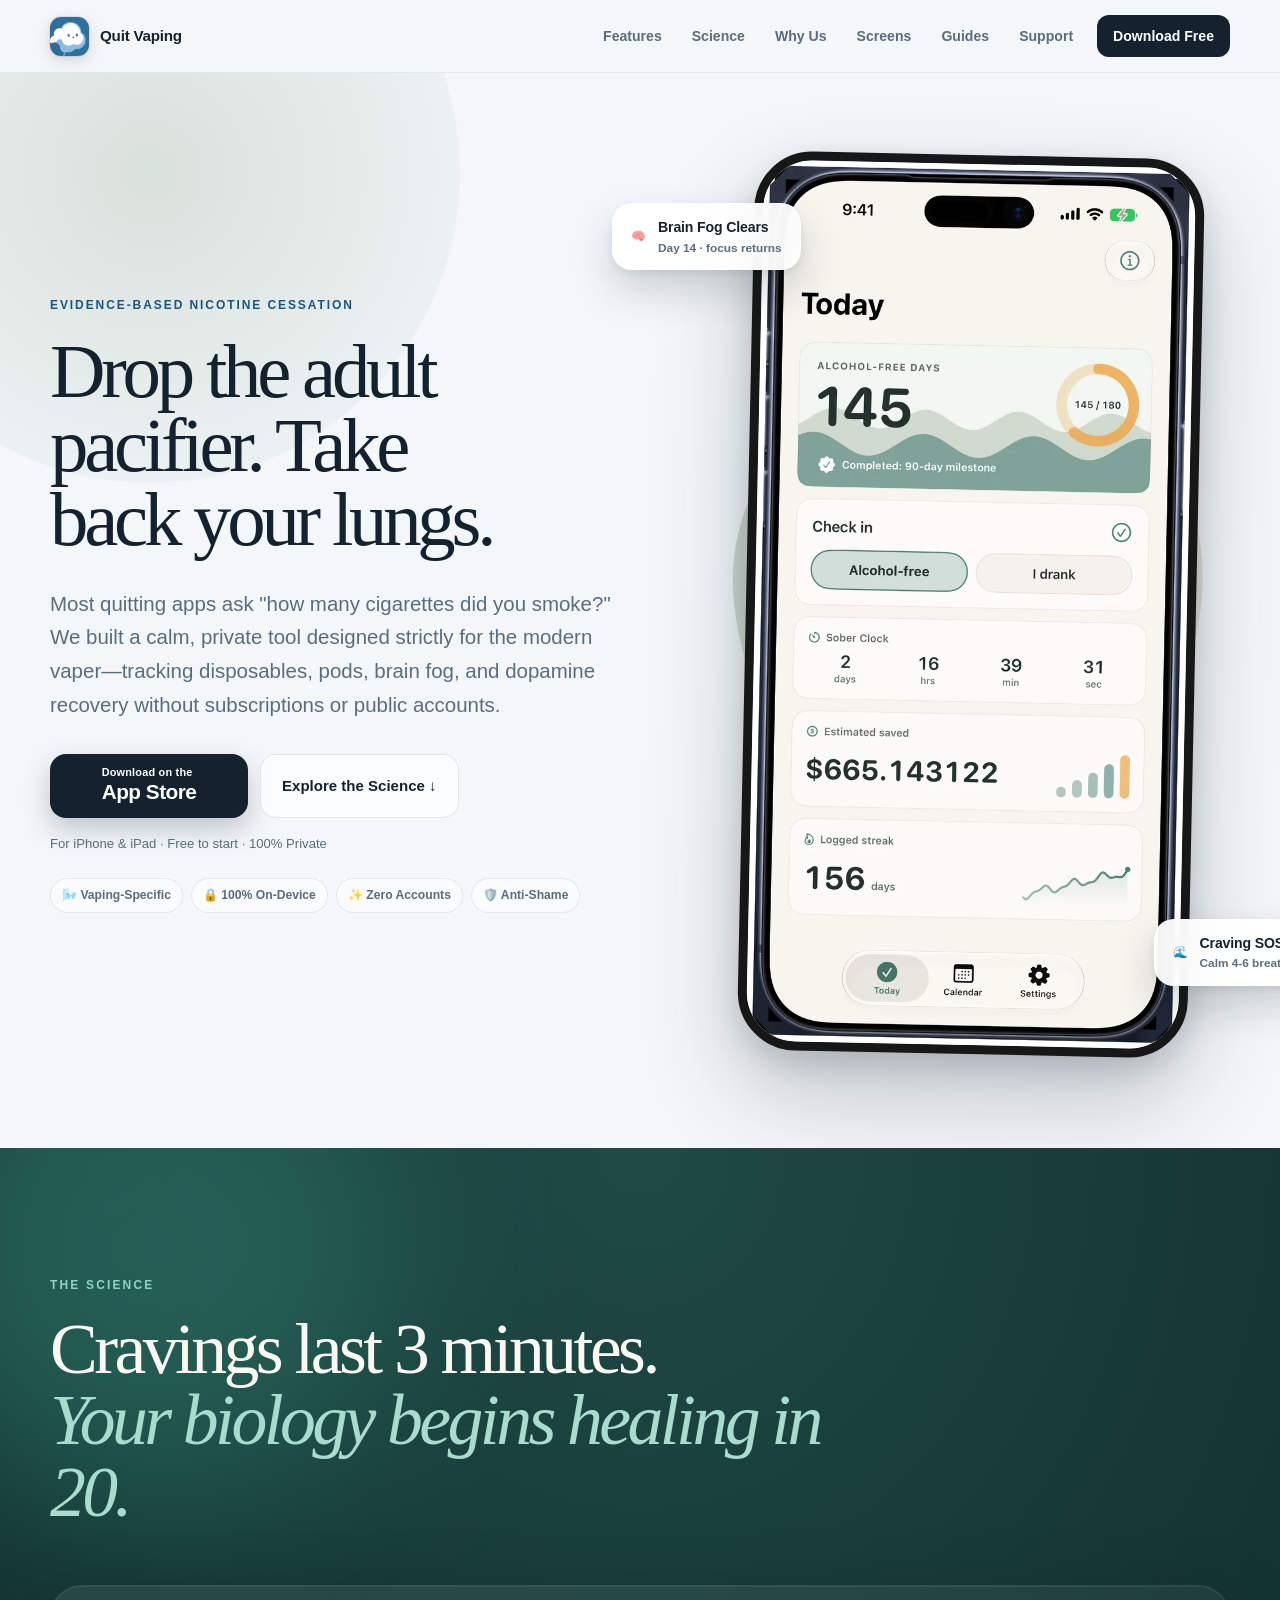
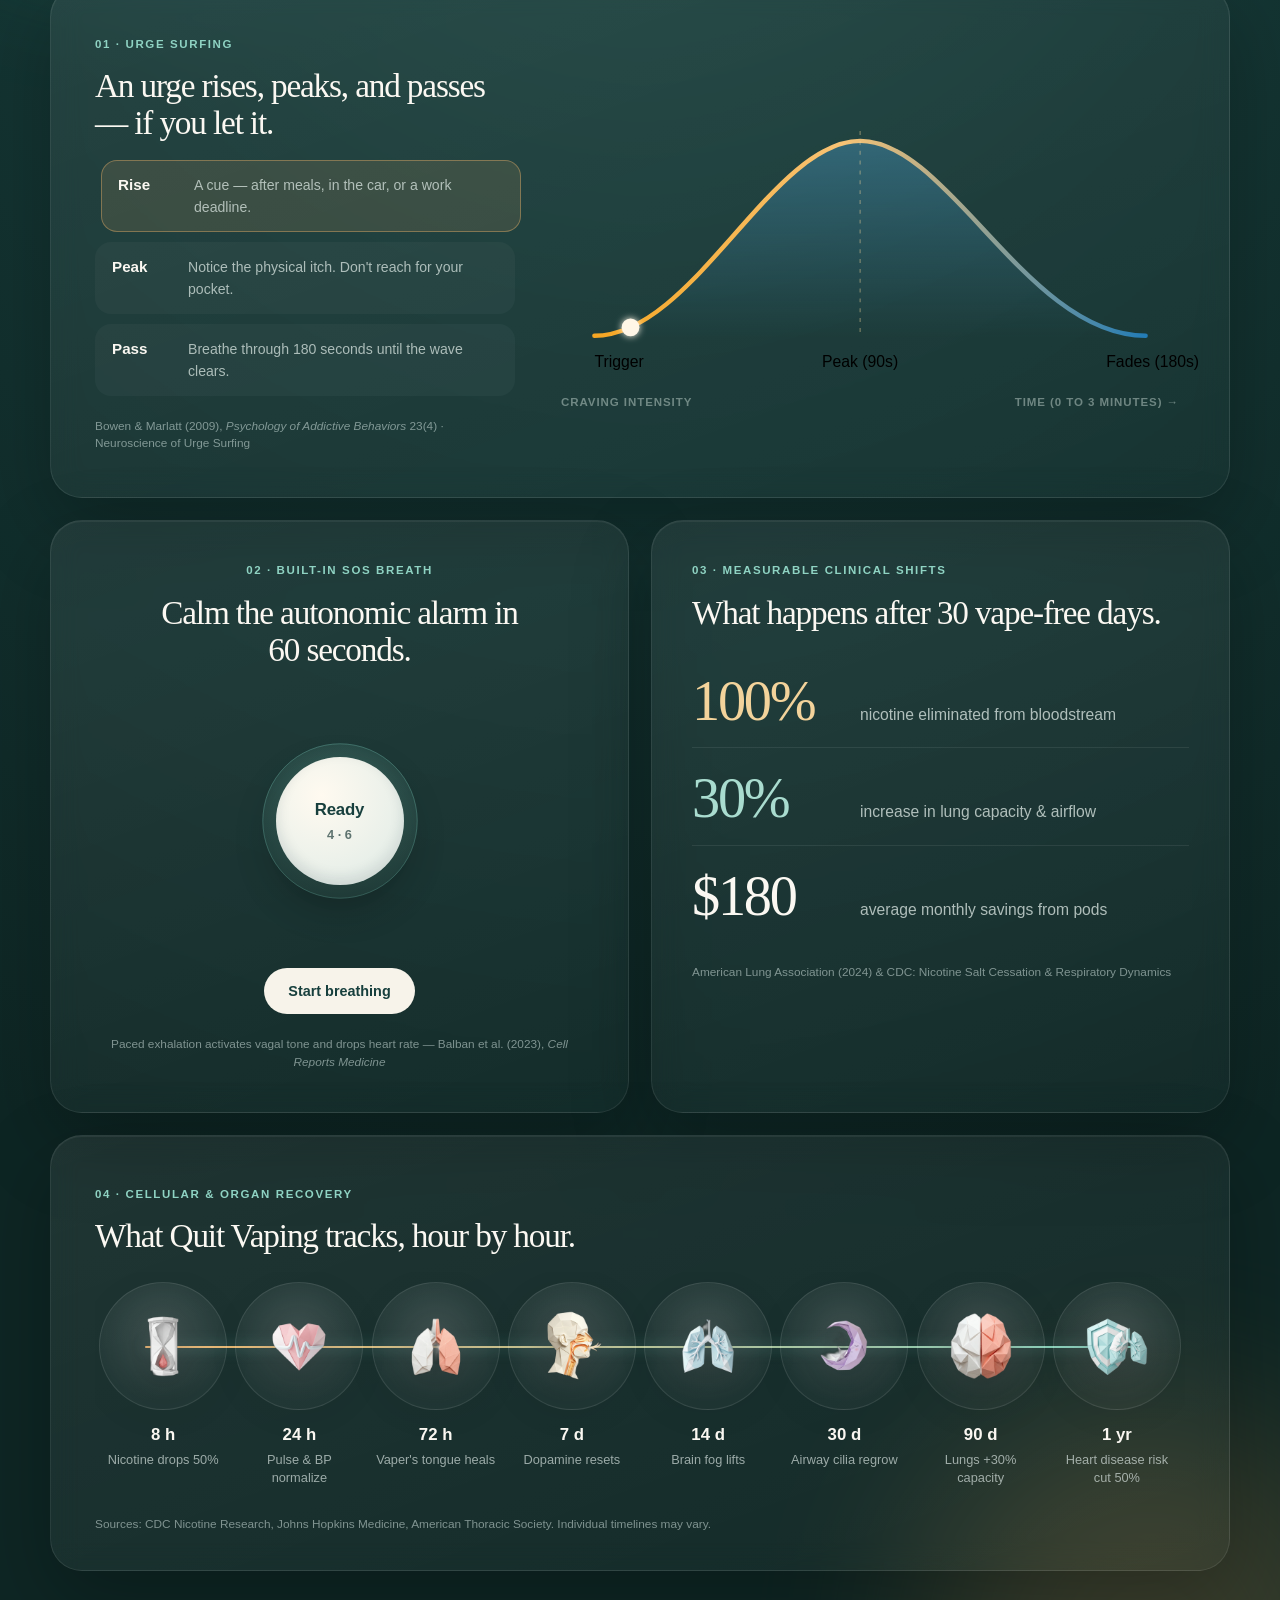
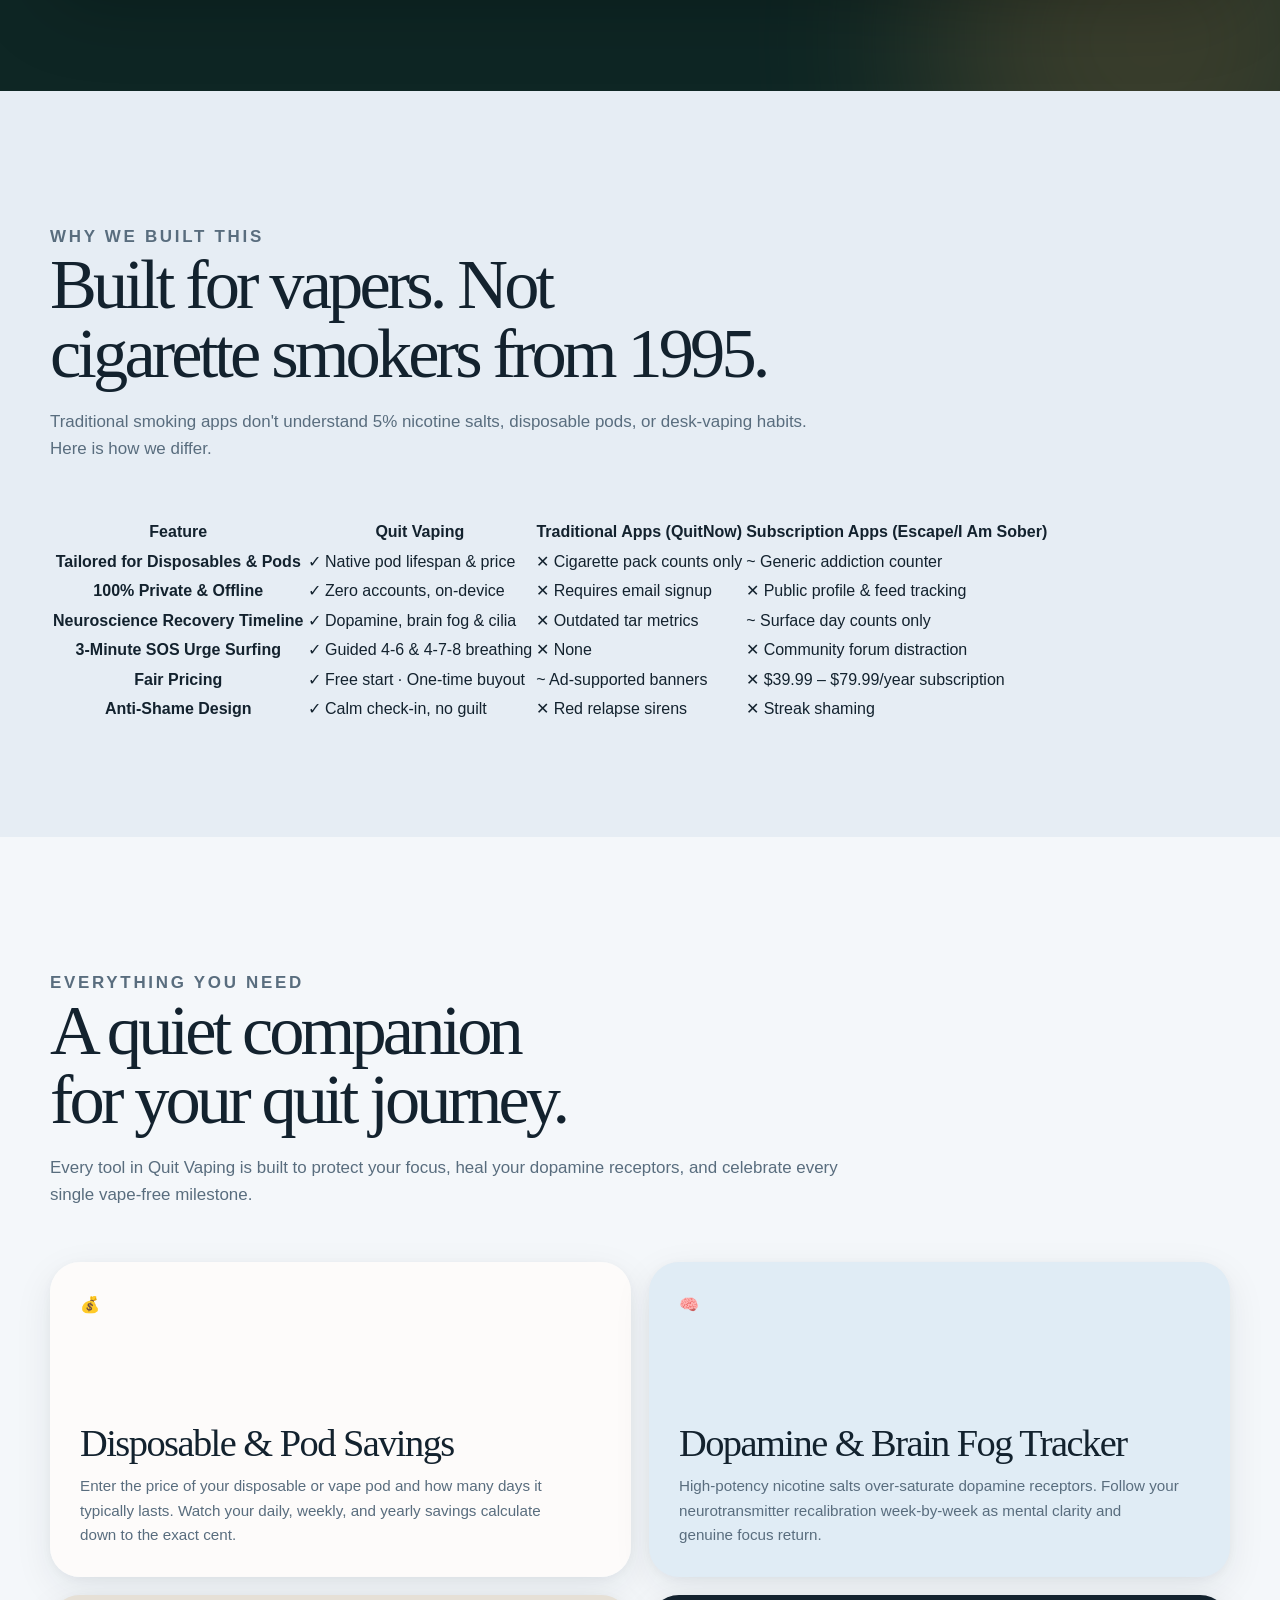
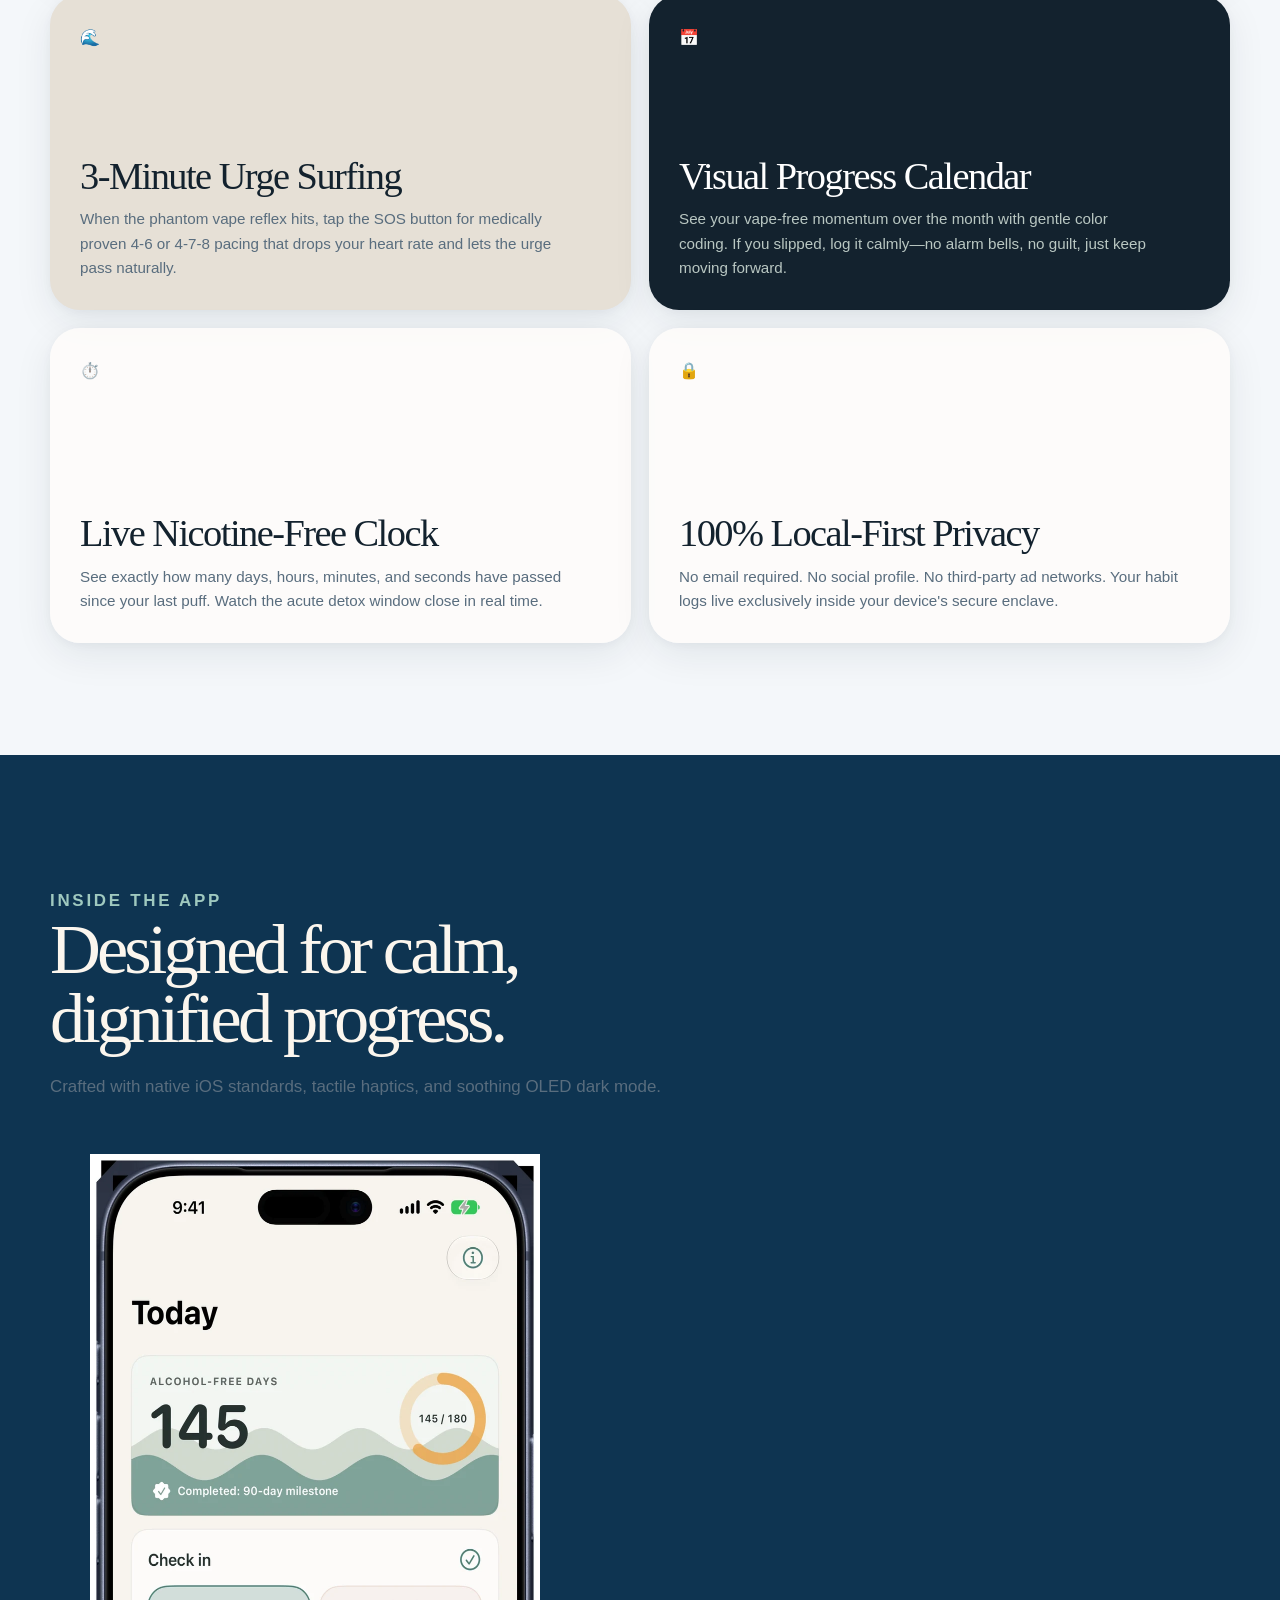
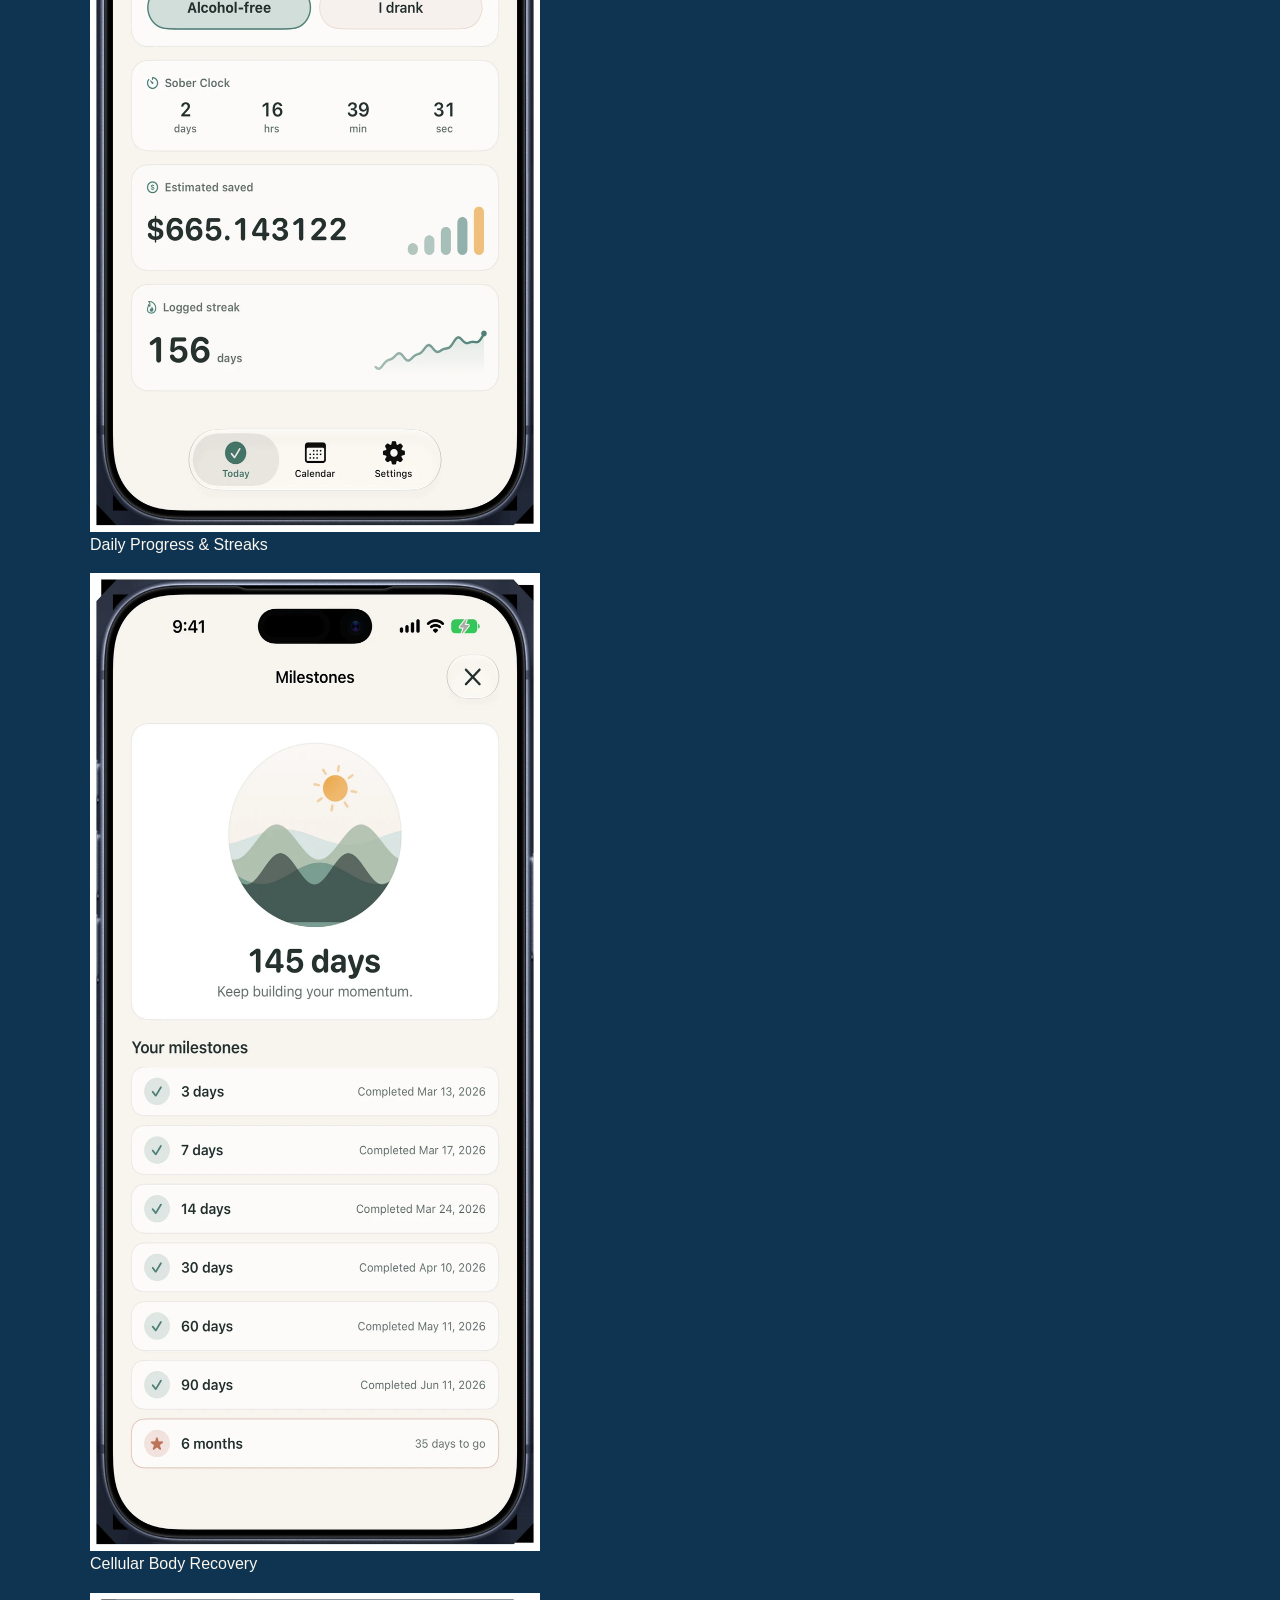
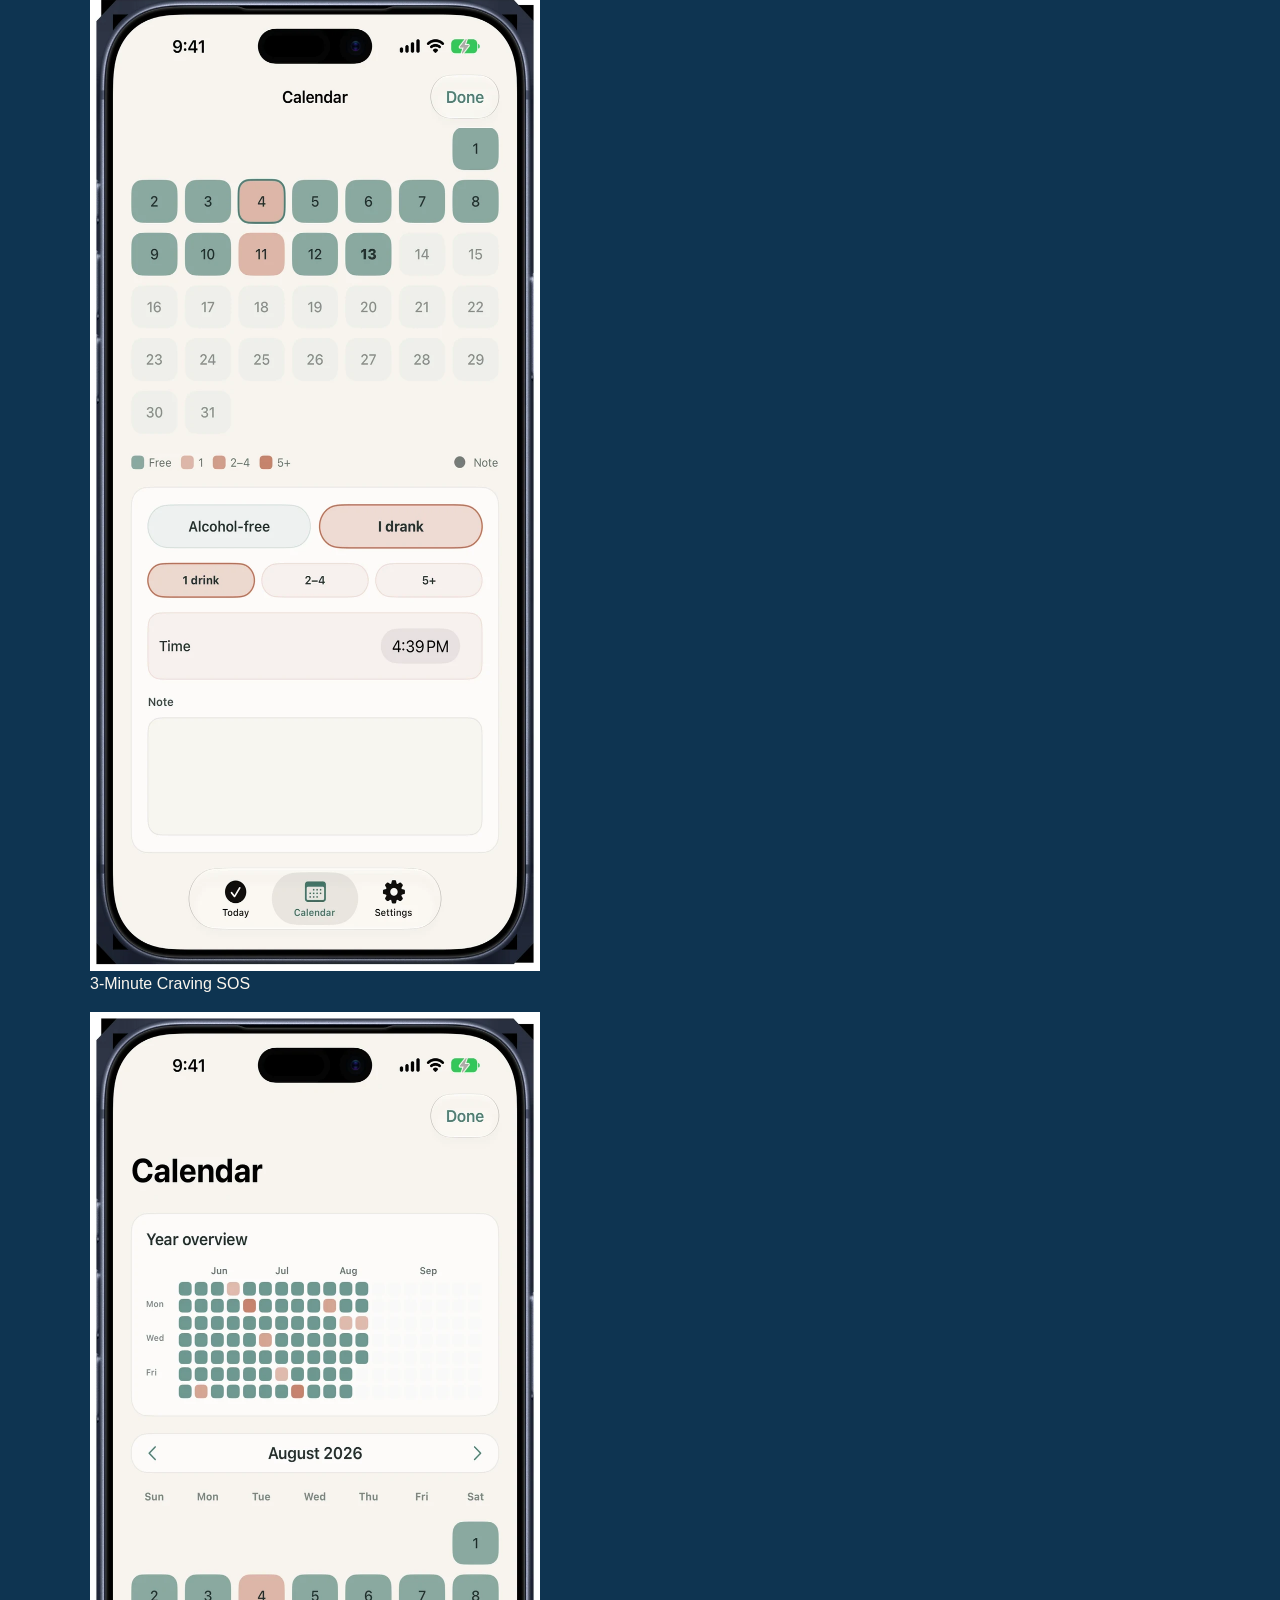
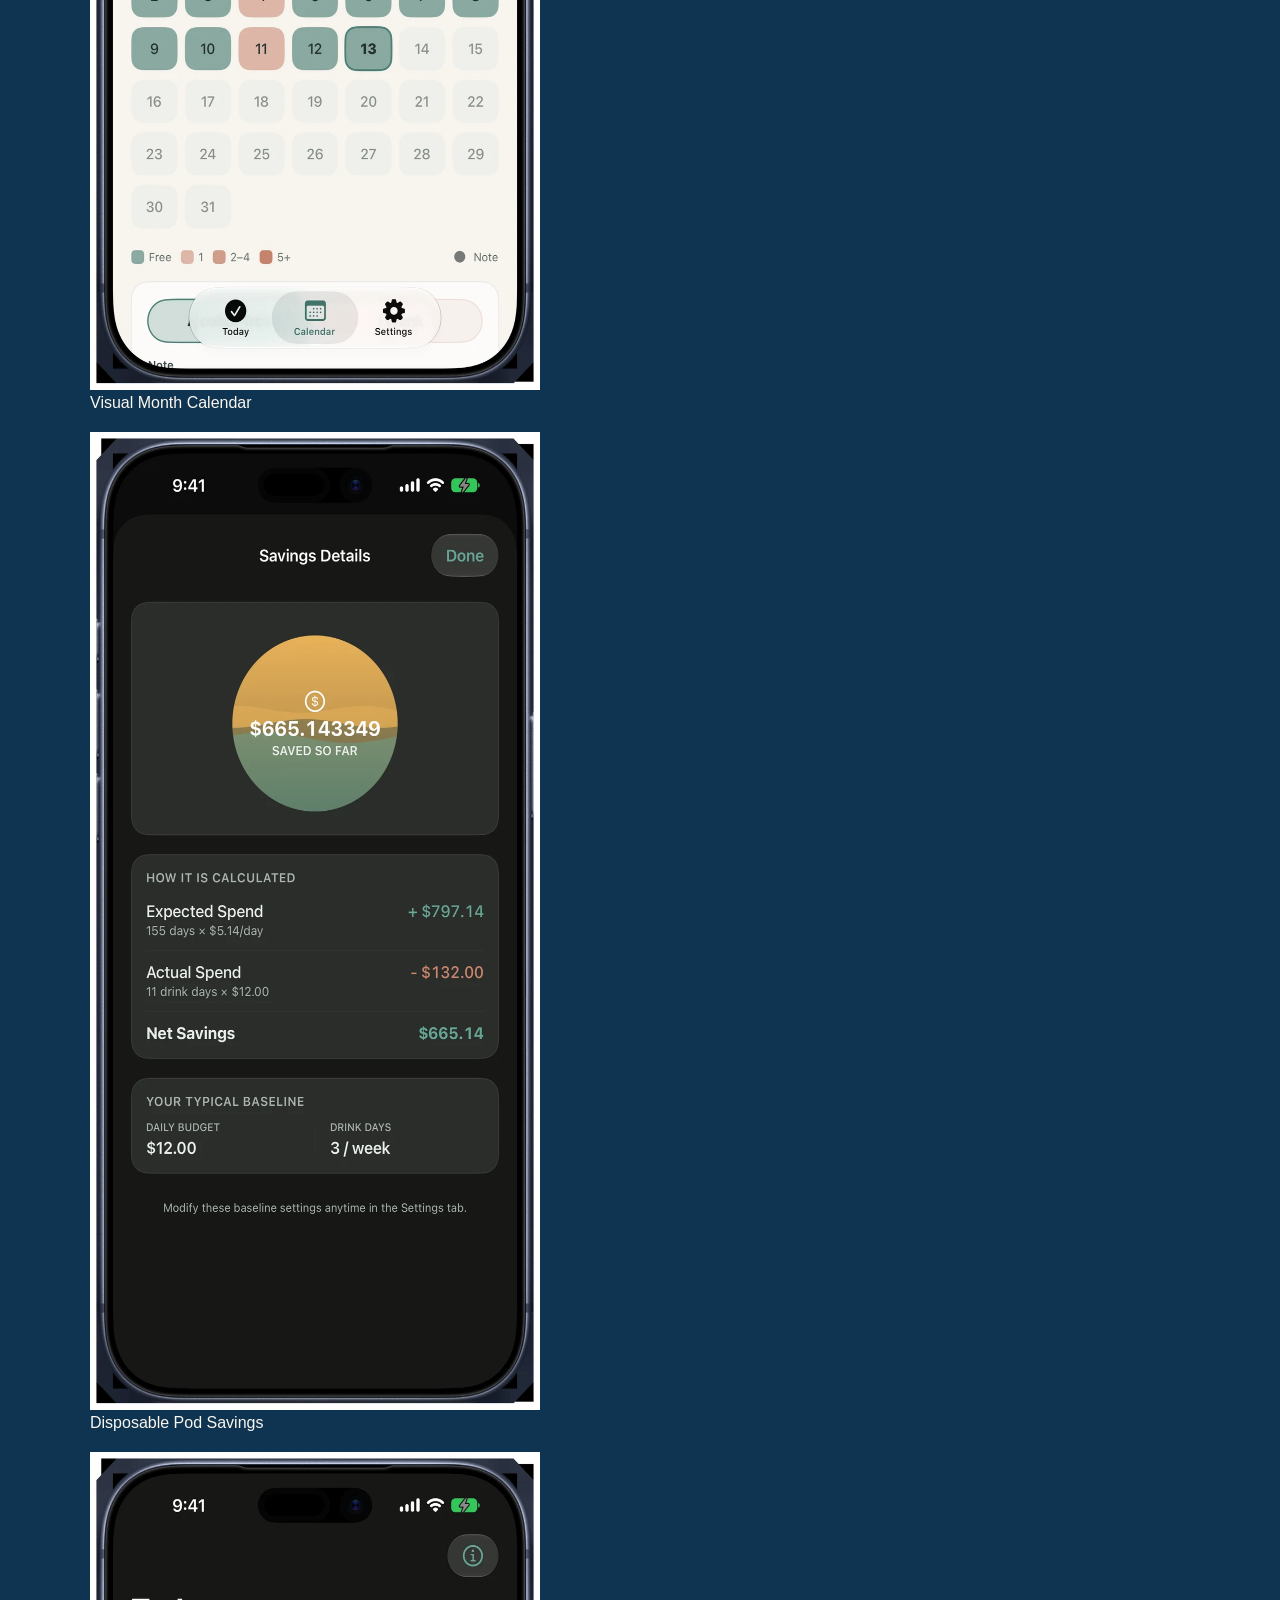
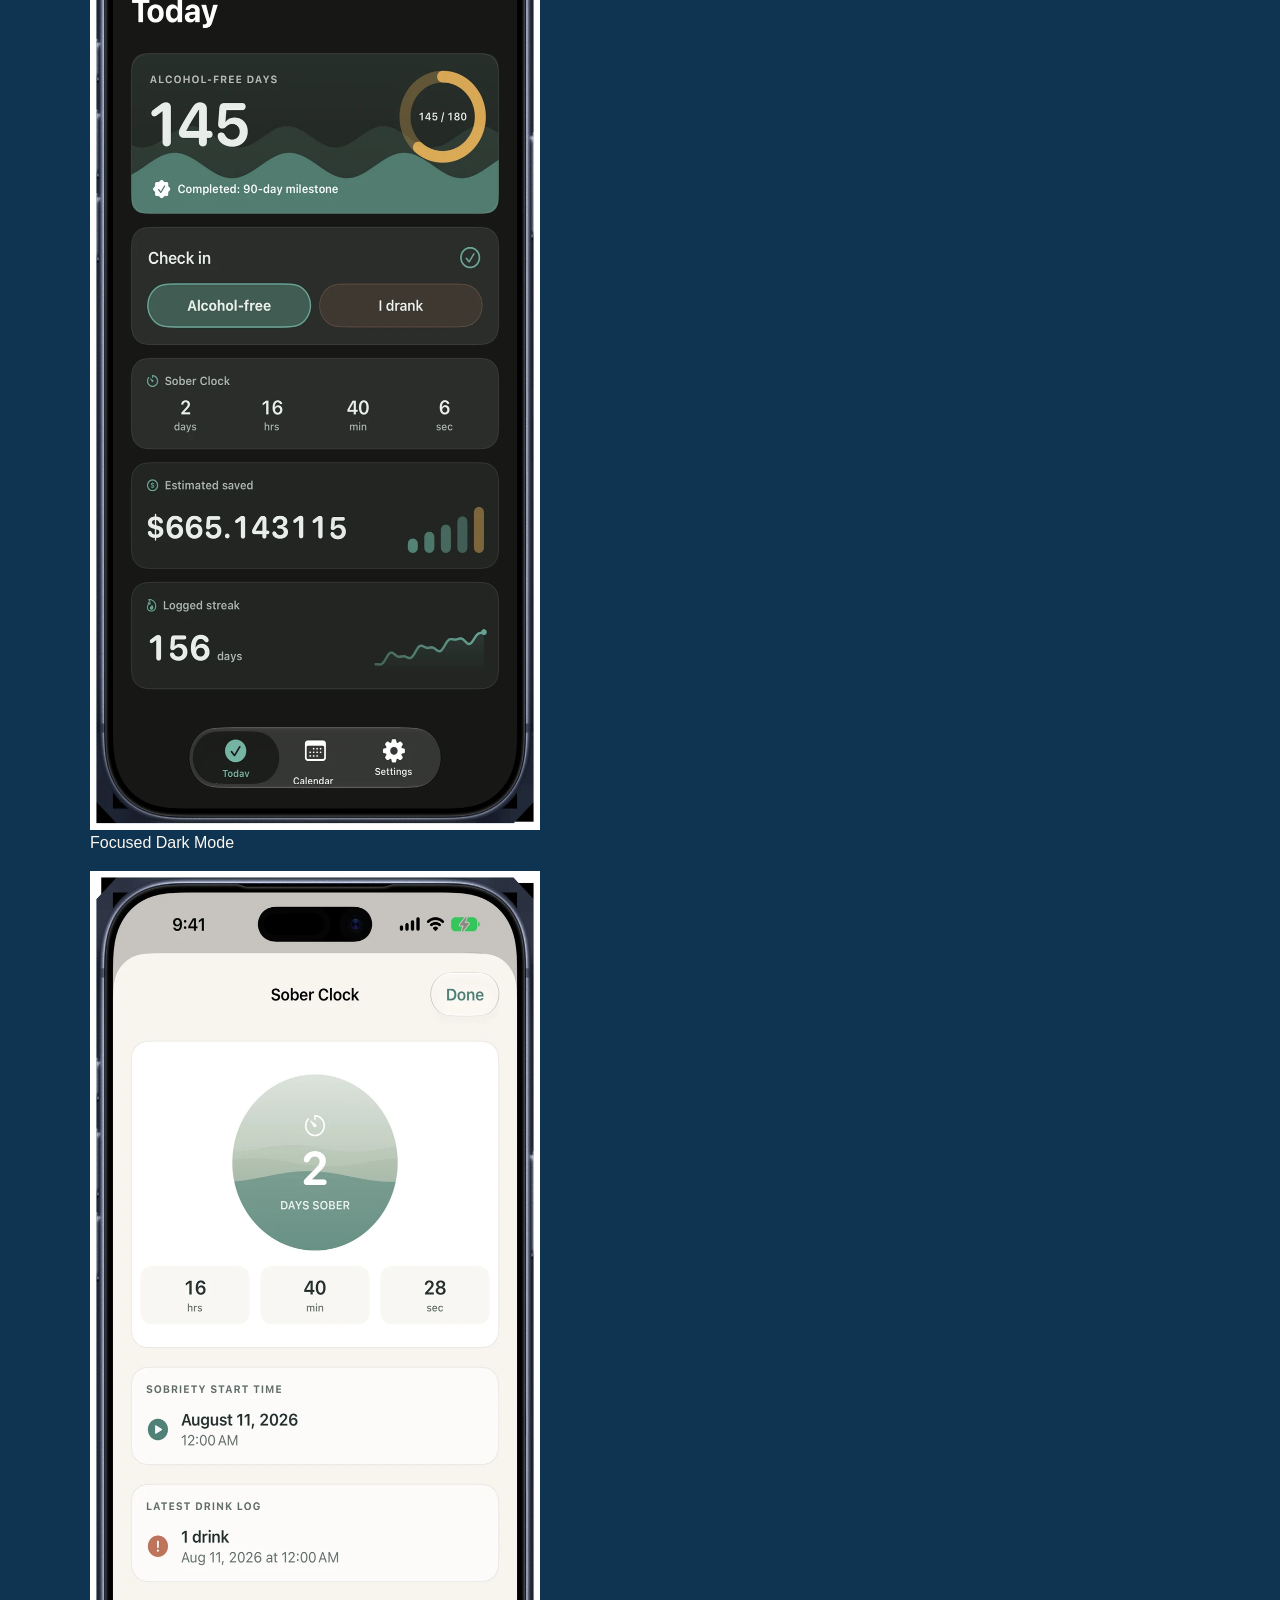
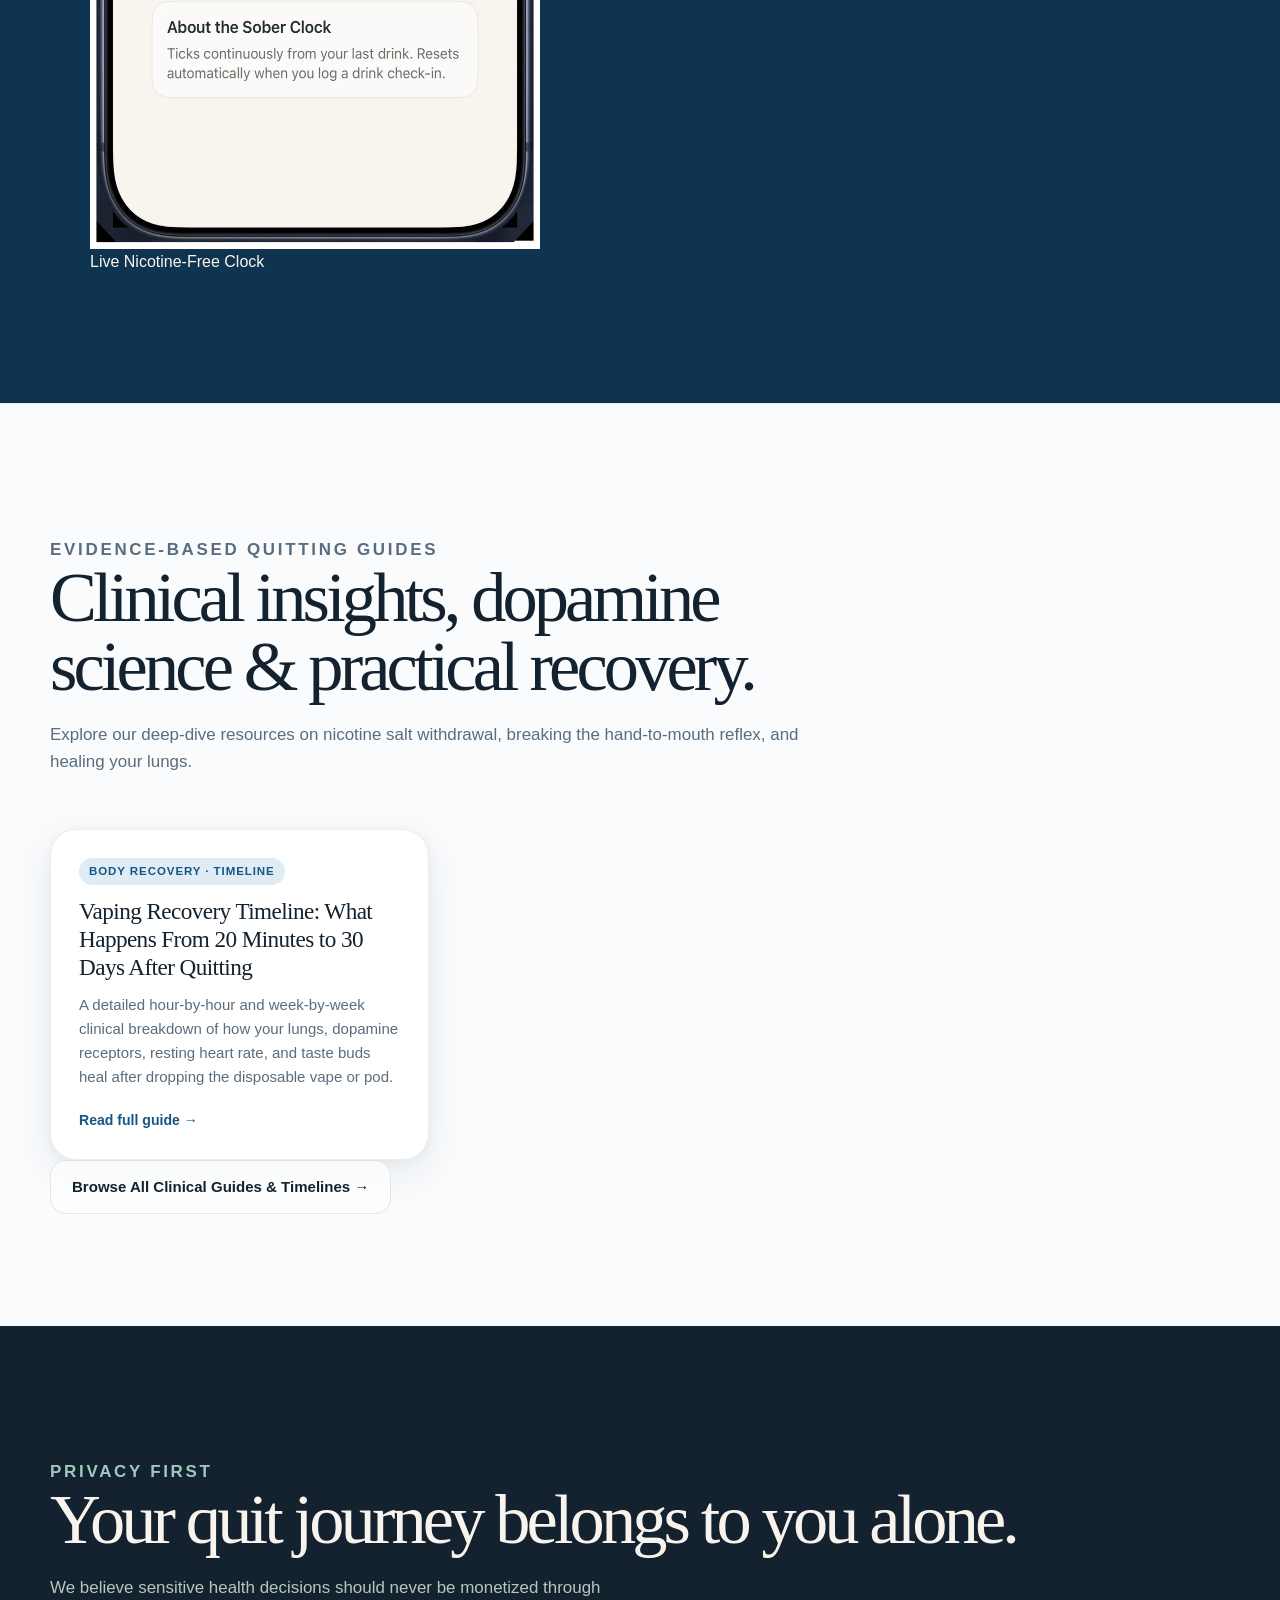
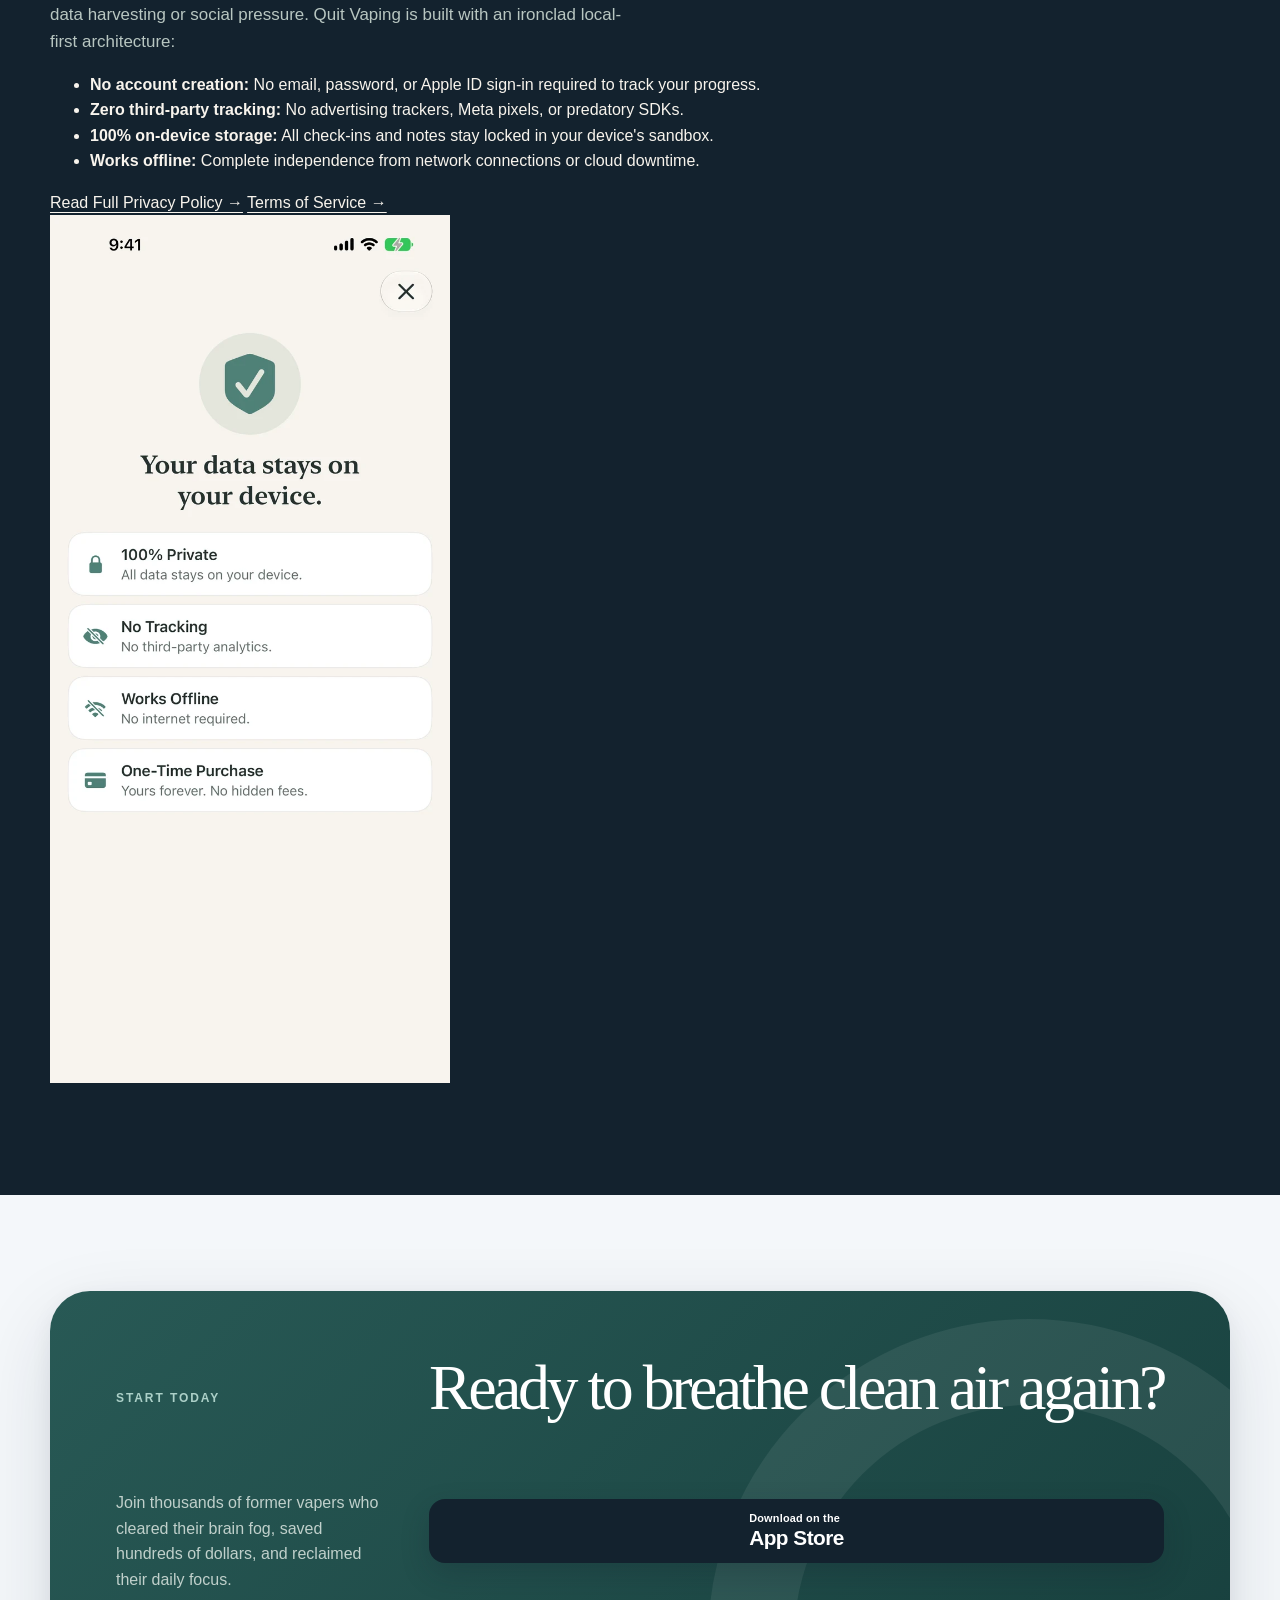
==== commit 52822e3b: "feat(website): overhaul UI with Ocean theme, real Quit Vaping screenshots, science bento grid, and d" ====
--- a/index.html
+++ b/index.html
@@ -3,28 +3,102 @@
   <head>
     <meta charset="utf-8">
     <meta name="viewport" content="width=device-width, initial-scale=1">
-    <meta name="description" content="Quit Vaping is a private, one-time-purchase iPhone and iPad app for vape-free days, quitting vaping, and calm progress.">
-    <meta name="theme-color" content="#F7F4EE">
-    <meta property="og:title" content="Quit Vaping — A calmer way to track your progress">
-    <meta property="og:description" content="Track vape-free days, see patterns, and build momentum without accounts, ads, subscriptions, or public profiles.">
-    <meta property="og:image" content="assets/app-icon.png">
-    <title>Quit Vaping — A calmer way to track your progress</title>
+    <meta name="referrer" content="origin-when-cross-origin">
+    <meta name="apple-itunes-app" content="app-id=6818660091, affiliate-data=pt=1793695638&ct=web_smart_banner, app-argument=https://liuys614.github.io/QuitVaping-Website/">
+    <meta name="description" content="Quit Vaping is a 100% private, local-first iPhone and iPad app for tracking vape-free days, nicotine withdrawal, dopamine reset, urge surfing, and disposable pod savings.">
+    <meta name="theme-color" content="#F4F7FA">
+    <link rel="canonical" href="https://liuys614.github.io/QuitVaping-Website/">
+    <meta property="og:type" content="website">
+    <meta property="og:url" content="https://liuys614.github.io/QuitVaping-Website/">
+    <meta property="og:title" content="Quit Vaping: Nicotine Tracker — Break Free from Disposables, Pods & Brain Fog">
+    <meta property="og:description" content="Track vape-free days, watch your lungs and dopamine reset in real time, surf acute cravings in 3 minutes, and see your bank account grow—100% private and offline.">
+    <meta property="og:image" content="https://liuys614.github.io/QuitVaping-Website/assets/appstore/01-calm-progress.webp">
+    <title>Quit Vaping: Nicotine Tracker — Break Free from Disposables, Pods &amp; Brain Fog</title>
     <link rel="icon" href="assets/app-icon.png">
     <link rel="apple-touch-icon" href="assets/app-icon.png">
     <link rel="stylesheet" href="styles.css">
+    <script type="application/ld+json">
+    {
+      "@context": "https://schema.org",
+      "@graph": [
+        {
+          "@type": "SoftwareApplication",
+          "name": "Quit Vaping: Nicotine Tracker",
+          "operatingSystem": "iOS, iPadOS",
+          "applicationCategory": "HealthApplication",
+          "url": "https://apps.apple.com/app/apple-store/id6818660091?pt=1793695638&ct=web_schema_org&mt=8",
+          "downloadUrl": "https://apps.apple.com/app/apple-store/id6818660091?pt=1793695638&ct=web_schema_org&mt=8",
+          "description": "100% private, local-first iOS tracker for vape-free days, nicotine detox milestones, 3-minute urge surfing breathing, and disposable/pod money saved.",
+          "offers": {
+            "@type": "Offer",
+            "price": "0",
+            "priceCurrency": "USD"
+          }
+        },
+        {
+          "@type": "FAQPage",
+          "mainEntity": [
+            {
+              "@type": "Question",
+              "name": "Where is my vape tracker data stored?",
+              "acceptedAnswer": {
+                "@type": "Answer",
+                "text": "Your profile, check-ins, pod lifespan, and savings history are stored 100% locally on your iPhone or iPad. Quit Vaping requires no account, has zero cloud servers, and never sells your data."
+              }
+            },
+            {
+              "@type": "Question",
+              "name": "How does Quit Vaping calculate savings for disposables and pods?",
+              "acceptedAnswer": {
+                "@type": "Answer",
+                "text": "Traditional smoking apps only track packs of cigarettes. Quit Vaping lets you enter your disposable or pod purchase price (e.g. Elf Bar, Geek Bar, JUUL, RELX) and how many days it typically lasts, automatically calculating daily, monthly, and yearly savings down to the cent."
+              }
+            },
+            {
+              "@type": "Question",
+              "name": "How does the 3-minute Urge Surfing SOS feature work?",
+              "acceptedAnswer": {
+                "@type": "Answer",
+                "text": "Neuroscience demonstrates that acute nicotine salt cravings spike and naturally decline within 3 to 5 minutes. The in-app SOS tool provides paced 4-6 and 4-7-8 breathing patterns that activate the parasympathetic nervous system, lowering heart rate and riding out cravings without vaping."
+              }
+            },
+            {
+              "@type": "Question",
+              "name": "What physiological milestones are tracked in the Body Recovery timeline?",
+              "acceptedAnswer": {
+                "@type": "Answer",
+                "text": "The timeline tracks evidence-based recovery stages: 20 minutes (heart rate drop), 8 hours (nicotine half-life reduction), 72 hours (peak withdrawal clearance & vaper's tongue recovery), 7 days (dopamine reset & REM sleep restoration), 14 days (brain fog clearance), 30 days (lung cilia regrowth & cough cessation), 90 days (+30% lung capacity), and 1 year (50% lower cardiovascular risk)."
+              }
+            },
+            {
+              "@type": "Question",
+              "name": "Is Quit Vaping a subscription or one-time purchase?",
+              "acceptedAnswer": {
+                "@type": "Answer",
+                "text": "Quit Vaping is completely free to start with full core tracking. Premium features are unlocked through a clean, one-time lifetime purchase with zero recurring subscriptions or hidden fees."
+              }
+            }
+          ]
+        }
+      ]
+    }
+    </script>
   </head>
   <body class="home-page">
     <header class="site-header">
       <nav class="nav container" aria-label="Primary navigation">
         <a class="brand" href="index.html" aria-label="Quit Vaping home">
-          <img src="assets/app-icon.png" alt="">
+          <img src="assets/app-icon.png" alt="Quit Vaping app icon" width="39" height="39">
           <span>Quit Vaping</span>
         </a>
         <div class="nav-links">
           <a href="#features">Features</a>
+          <a href="#science">Science</a>
+          <a href="#compare">Why Us</a>
           <a href="#gallery">Screens</a>
+          <a href="#guides-preview">Guides</a>
           <a href="#support">Support</a>
-          <a class="nav-download" href="https://apps.apple.com/app/id6818660091" target="_blank" rel="noopener">Download</a>
+          <a class="nav-download" data-campaign="web_home_nav" href="https://apps.apple.com/app/apple-store/id6818660091?pt=1793695638&amp;ct=web_home_nav&amp;mt=8" target="_blank" rel="noopener">Download Free</a>
         </div>
       </nav>
     </header>
@@ -33,197 +107,409 @@
       <section class="hero">
         <div class="hero-grid container">
           <div class="hero-copy">
-            <p class="eyebrow">Private progress. No pressure.</p>
-            <h1>A calmer way to track your progress.</h1>
-            <p class="hero-lede">Support your vape-free or mindful-vaping goals with a quick daily check-in, clear patterns, and milestones that encourage you without judging you.</p>
+            <p class="eyebrow">Evidence-Based Nicotine Cessation</p>
+            <h1>Drop the adult pacifier. Take back your lungs.</h1>
+            <p class="hero-lede">Most quitting apps ask "how many cigarettes did you smoke?" We built a calm, private tool designed strictly for the modern vaper—tracking disposables, pods, brain fog, and dopamine recovery without subscriptions or public accounts.</p>
             <div class="hero-actions">
-              <a class="button button-primary app-store-button" href="https://apps.apple.com/app/id6818660091" target="_blank" rel="noopener" aria-label="Download Quit Vaping on the App Store">
+              <a class="button button-primary app-store-button" data-campaign="web_home_hero" href="https://apps.apple.com/app/apple-store/id6818660091?pt=1793695638&amp;ct=web_home_hero&amp;mt=8" target="_blank" rel="noopener" aria-label="Download Quit Vaping on the App Store">
                 <span class="store-kicker">Download on the</span>
                 <span class="store-name">App Store</span>
               </a>
-            </div>
-            <p class="store-note">For iPhone and iPad · One-time purchase · No subscription</p>
+              <a class="button button-secondary" href="#science">Explore the Science ↓</a>
+            </div>
+            <p class="store-note">For iPhone &amp; iPad · Free to start · 100% Private</p>
             <ul class="hero-trust" aria-label="Product assurances">
-              <li>No account</li>
-              <li>No ads</li>
-              <li>No third-party tracking</li>
-              <li>Works offline</li>
+              <li>🌬️ Vaping-Specific</li>
+              <li>🔒 100% On-Device</li>
+              <li>✨ Zero Accounts</li>
+              <li>🛡️ Anti-Shame</li>
             </ul>
           </div>
           <div class="hero-visual" aria-label="Quit Vaping Today screen preview">
             <div class="hero-orbit" aria-hidden="true"></div>
-            <img class="hero-phone" src="assets/screens/06-today-light.webp" alt="Quit Vaping Today screen showing 149 vape-free days, check-in controls, a nicotine-free clock, savings estimate, and logged streak" width="540" height="1174" fetchpriority="high">
-          </div>
-        </div>
-      </section>
-
-      <section class="proof-strip" aria-label="Product highlights">
-        <div class="proof-grid container">
-          <div class="proof-item"><strong>One-time purchase</strong><span>Yours forever. No recurring subscription.</span></div>
-          <div class="proof-item"><strong>Private by default</strong><span>Your core tracker data stays on your device.</span></div>
-          <div class="proof-item"><strong>Flexible goals</strong><span>Stop vaping, drink less, or complete a dry month.</span></div>
-          <div class="proof-item"><strong>Native on Apple</strong><span>Built for iPhone and iPad, in light or dark mode.</span></div>
-        </div>
-      </section>
-
+            <div class="hero-phone-container">
+              <img class="hero-phone" src="assets/screens/hero-today-recovery.webp" alt="Quit Vaping Today screen showing vape-free days, check-in controls, body recovery timeline, savings estimate, and streak" width="540" height="1174" fetchpriority="high">
+              <div class="hero-floating-card hero-floating-rem" aria-hidden="true">
+                <span class="floating-icon">🧠</span>
+                <div>
+                  <strong>Brain Fog Clears</strong>
+                  <span>Day 14 · focus returns</span>
+                </div>
+              </div>
+              <div class="hero-floating-card hero-floating-sos" aria-hidden="true">
+                <span class="floating-icon">🌊</span>
+                <div>
+                  <strong>Craving SOS</strong>
+                  <span>Calm 4-6 breathing</span>
+                </div>
+              </div>
+            </div>
+          </div>
+        </div>
+      </section>
+
+      <!-- Science Section -->
+      <section class="sci" id="science" aria-labelledby="sci-title">
+        <div class="sci-glow sci-glow-a" aria-hidden="true"></div>
+        <div class="sci-glow sci-glow-b" aria-hidden="true"></div>
+        <div class="container sci-inner">
+          <header class="sci-head reveal">
+            <p class="sci-eyebrow">The science</p>
+            <h2 id="sci-title">Cravings last 3 minutes.<br><em>Your biology begins healing in 20.</em></h2>
+          </header>
+
+          <!-- 1. Urge curve -->
+          <article class="sci-urge reveal" id="urge-curve">
+            <div class="sci-urge-copy">
+              <span class="sci-tag">01 · Urge surfing</span>
+              <h3>An urge rises, peaks, and passes — if you let it.</h3>
+              <ol class="urge-steps">
+                <li data-step="rise"><b>Rise</b><span>A cue — after meals, in the car, or a work deadline.</span></li>
+                <li data-step="peak"><b>Peak</b><span>Notice the physical itch. Don't reach for your pocket.</span></li>
+                <li data-step="pass"><b>Pass</b><span>Breathe through 180 seconds until the wave clears.</span></li>
+              </ol>
+              <p class="sci-cite">Bowen &amp; Marlatt (2009), <i>Psychology of Addictive Behaviors</i> 23(4) · Neuroscience of Urge Surfing</p>
+            </div>
+            <figure class="urge-chart" aria-label="Nicotine craving intensity rises, peaks and falls over 3 minutes">
+              <svg viewBox="0 0 640 320" preserveAspectRatio="xMidYMid meet" role="img">
+                <defs>
+                  <linearGradient id="urgeFill" x1="0" y1="0" x2="0" y2="1">
+                    <stop offset="0%" stop-color="#4fa3d1" stop-opacity="0.38"/>
+                    <stop offset="100%" stop-color="#4fa3d1" stop-opacity="0"/>
+                  </linearGradient>
+                  <linearGradient id="urgeStroke" x1="0" y1="0" x2="1" y2="0">
+                    <stop offset="0%" stop-color="#f5a623"/>
+                    <stop offset="45%" stop-color="#f8c375"/>
+                    <stop offset="100%" stop-color="#237cb6"/>
+                  </linearGradient>
+                  <filter id="dotGlow" x="-50%" y="-50%" width="200%" height="200%">
+                    <feGaussianBlur in="SourceGraphic" stdDeviation="4" result="blur"/>
+                    <feMerge>
+                      <feMergeNode in="blur"/>
+                      <feMergeNode in="SourceGraphic"/>
+                    </feMerge>
+                  </filter>
+                </defs>
+                <path class="urge-area" d="M 40 268 C 140 268 220 70 310 70 C 400 70 480 268 600 268 L 600 270 L 40 270 Z" fill="url(#urgeFill)"/>
+                <path class="urge-path" id="urgePath" d="M 40 268 C 140 268 220 70 310 70 C 400 70 480 268 600 268" fill="none" stroke="url(#urgeStroke)" stroke-width="4.5" stroke-linecap="round"/>
+                <g class="chart-labels" aria-hidden="true">
+                  <text x="40" y="300">Trigger</text>
+                  <text x="310" y="300" text-anchor="middle">Peak (90s)</text>
+                  <text x="560" y="300">Fades (180s)</text>
+                  <line class="peak-mark" x1="310" y1="60" x2="310" y2="270"/>
+                </g>
+                <circle class="urge-dot" id="urgeDot" r="9" cx="40" cy="268" filter="url(#dotGlow)"/>
+              </svg>
+              <figcaption><span class="axis-y">Craving intensity</span><span class="axis-x">Time (0 to 3 minutes) →</span></figcaption>
+            </figure>
+          </article>
+
+          <div class="sci-row">
+            <!-- 2. Breathing orb -->
+            <article class="sci-card sci-breathe reveal" id="breathe-card">
+              <span class="sci-tag">02 · Built-in SOS Breath</span>
+              <h3>Calm the autonomic alarm in 60 seconds.</h3>
+              <div class="orb" id="orb" data-phase="idle" aria-live="polite">
+                <span class="orb-ring r3"></span>
+                <span class="orb-ring r2"></span>
+                <span class="orb-ring r1"></span>
+                <span class="orb-core">
+                  <span class="orb-label" id="orbLabel">Ready</span>
+                  <span class="orb-count" id="orbCount">4 · 6</span>
+                </span>
+              </div>
+              <button type="button" class="orb-btn" id="orbBtn">Start breathing</button>
+              <p class="sci-cite">Paced exhalation activates vagal tone and drops heart rate — Balban et al. (2023), <i>Cell Reports Medicine</i></p>
+            </article>
+
+            <!-- 3. One-month stats -->
+            <article class="sci-card sci-stats reveal" id="stats-card">
+              <span class="sci-tag">03 · Measurable Clinical Shifts</span>
+              <h3>What happens after 30 vape-free days.</h3>
+              <ul class="stat-list">
+                <li><b><span class="count" data-to="100">0</span>%</b><span class="stat-desc">nicotine eliminated from bloodstream</span></li>
+                <li><b><span class="count" data-to="30">0</span>%</b><span class="stat-desc">increase in lung capacity &amp; airflow</span></li>
+                <li><b>$<span class="count" data-to="180">0</span></b><span class="stat-desc">average monthly savings from pods</span></li>
+              </ul>
+              <p class="sci-cite">American Lung Association (2024) &amp; CDC: Nicotine Salt Cessation &amp; Respiratory Dynamics</p>
+            </article>
+          </div>
+
+          <!-- 4. Recovery journey -->
+          <article class="journey reveal" id="journey">
+            <div class="journey-head">
+              <span class="sci-tag">04 · Cellular &amp; Organ Recovery</span>
+              <h3>What Quit Vaping tracks, hour by hour.</h3>
+            </div>
+            <div class="journey-track" role="list">
+              <div class="journey-line" aria-hidden="true"><span class="journey-fill"></span></div>
+              <div class="jnode" role="listitem" style="--i:0"><img src="assets/recovery/8h.webp" alt="8 hours milestone" width="160" height="160" loading="lazy"><b>8 h</b><span>Nicotine drops 50%</span></div>
+              <div class="jnode" role="listitem" style="--i:1"><img src="assets/recovery/24h.webp" alt="24 hours milestone" width="160" height="160" loading="lazy"><b>24 h</b><span>Pulse &amp; BP normalize</span></div>
+              <div class="jnode" role="listitem" style="--i:2"><img src="assets/recovery/72h.webp" alt="72 hours milestone" width="160" height="160" loading="lazy"><b>72 h</b><span>Vaper's tongue heals</span></div>
+              <div class="jnode" role="listitem" style="--i:3"><img src="assets/recovery/7d.webp" alt="7 days milestone" width="160" height="160" loading="lazy"><b>7 d</b><span>Dopamine resets</span></div>
+              <div class="jnode" role="listitem" style="--i:4"><img src="assets/recovery/14d.webp" alt="14 days milestone" width="160" height="160" loading="lazy"><b>14 d</b><span>Brain fog lifts</span></div>
+              <div class="jnode" role="listitem" style="--i:5"><img src="assets/recovery/30d.webp" alt="30 days milestone" width="160" height="160" loading="lazy"><b>30 d</b><span>Airway cilia regrow</span></div>
+              <div class="jnode" role="listitem" style="--i:6"><img src="assets/recovery/90d.webp" alt="90 days milestone" width="160" height="160" loading="lazy"><b>90 d</b><span>Lungs +30% capacity</span></div>
+              <div class="jnode" role="listitem" style="--i:7"><img src="assets/recovery/365d.webp" alt="1 year milestone" width="160" height="160" loading="lazy"><b>1 yr</b><span>Heart disease risk cut 50%</span></div>
+            </div>
+            <p class="sci-cite">Sources: CDC Nicotine Research, Johns Hopkins Medicine, American Thoracic Society. Individual timelines may vary.</p>
+          </article>
+        </div>
+      </section>
+
+      <!-- The Contrast Section: Old Way vs Quit Vaping Way -->
+      <section class="section comparison-section" id="compare">
+        <div class="container">
+          <div class="section-heading">
+            <p class="eyebrow">Why We Built This</p>
+            <h2>Built for vapers. Not cigarette smokers from 1995.</h2>
+            <p>Traditional smoking apps don't understand 5% nicotine salts, disposable pods, or desk-vaping habits. Here is how we differ.</p>
+          </div>
+          
+          <div class="comparison-table-wrapper">
+            <table class="comparison-table">
+              <thead>
+                <tr>
+                  <th scope="col" class="feature-col">Feature</th>
+                  <th scope="col" class="our-col">Quit Vaping</th>
+                  <th scope="col" class="other-col">Traditional Apps (QuitNow)</th>
+                  <th scope="col" class="other-col">Subscription Apps (Escape/I Am Sober)</th>
+                </tr>
+              </thead>
+              <tbody>
+                <tr>
+                  <th scope="row">Tailored for Disposables &amp; Pods</th>
+                  <td class="our-cell check"><span class="icon">✓</span> Native pod lifespan &amp; price</td>
+                  <td class="cross"><span class="icon">✕</span> Cigarette pack counts only</td>
+                  <td class="neutral"><span class="icon">~</span> Generic addiction counter</td>
+                </tr>
+                <tr>
+                  <th scope="row">100% Private &amp; Offline</th>
+                  <td class="our-cell check"><span class="icon">✓</span> Zero accounts, on-device</td>
+                  <td class="cross"><span class="icon">✕</span> Requires email signup</td>
+                  <td class="cross"><span class="icon">✕</span> Public profile &amp; feed tracking</td>
+                </tr>
+                <tr>
+                  <th scope="row">Neuroscience Recovery Timeline</th>
+                  <td class="our-cell check"><span class="icon">✓</span> Dopamine, brain fog &amp; cilia</td>
+                  <td class="cross"><span class="icon">✕</span> Outdated tar metrics</td>
+                  <td class="neutral"><span class="icon">~</span> Surface day counts only</td>
+                </tr>
+                <tr>
+                  <th scope="row">3-Minute SOS Urge Surfing</th>
+                  <td class="our-cell check"><span class="icon">✓</span> Guided 4-6 &amp; 4-7-8 breathing</td>
+                  <td class="cross"><span class="icon">✕</span> None</td>
+                  <td class="cross"><span class="icon">✕</span> Community forum distraction</td>
+                </tr>
+                <tr>
+                  <th scope="row">Fair Pricing</th>
+                  <td class="our-cell check"><span class="icon">✓</span> Free start · One-time buyout</td>
+                  <td class="neutral"><span class="icon">~</span> Ad-supported banners</td>
+                  <td class="cross"><span class="icon">✕</span> $39.99 – $79.99/year subscription</td>
+                </tr>
+                <tr>
+                  <th scope="row">Anti-Shame Design</th>
+                  <td class="our-cell check"><span class="icon">✓</span> Calm check-in, no guilt</td>
+                  <td class="cross"><span class="icon">✕</span> Red relapse sirens</td>
+                  <td class="cross"><span class="icon">✕</span> Streak shaming</td>
+                </tr>
+              </tbody>
+            </table>
+          </div>
+        </div>
+      </section>
+
+      <!-- App Features Grid -->
       <section class="section features-section" id="features">
         <div class="container">
           <div class="section-heading">
-            <p class="eyebrow">A tracker, not a judge</p>
-            <h2>Everything useful. Nothing performative.</h2>
-            <p>No feeds, public profiles, coaching scripts, or streak-shaming. Just thoughtful tools that make progress easier to notice.</p>
-          </div>
+            <p class="eyebrow">Everything You Need</p>
+            <h2>A quiet companion for your quit journey.</h2>
+            <p>Every tool in Quit Vaping is built to protect your focus, heal your dopamine receptors, and celebrate every single vape-free milestone.</p>
+          </div>
+
           <div class="feature-grid">
             <article class="feature-card">
-              <span class="feature-number">01</span>
-              <h3>Check in without judgment</h3>
-              <p>Mark an vape-free day or record a broad drink level. Add time and a private note only when the context helps.</p>
-            </article>
+              <div class="feature-icon">💰</div>
+              <h3>Disposable &amp; Pod Savings</h3>
+              <p>Enter the price of your disposable or vape pod and how many days it typically lasts. Watch your daily, weekly, and yearly savings calculate down to the exact cent.</p>
+            </article>
+
             <article class="feature-card">
-              <span class="feature-number">02</span>
-              <h3>See patterns at a glance</h3>
-              <p>Move between monthly and yearly views to notice consistency, vaping patterns, and the days that deserve reflection.</p>
-            </article>
+              <div class="feature-icon">🧠</div>
+              <h3>Dopamine &amp; Brain Fog Tracker</h3>
+              <p>High-potency nicotine salts over-saturate dopamine receptors. Follow your neurotransmitter recalibration week-by-week as mental clarity and genuine focus return.</p>
+            </article>
+
             <article class="feature-card">
-              <span class="feature-number">03</span>
-              <h3>Let small wins add up</h3>
-              <p>Follow total days, sober time, logged streaks, savings estimates, and milestones without turning them into pressure.</p>
-            </article>
+              <div class="feature-icon">🌊</div>
+              <h3>3-Minute Urge Surfing</h3>
+              <p>When the phantom vape reflex hits, tap the SOS button for medically proven 4-6 or 4-7-8 pacing that drops your heart rate and lets the urge pass naturally.</p>
+            </article>
+
             <article class="feature-card">
-              <span class="feature-number">04</span>
-              <h3>Keep control of your data</h3>
-              <p>Use the app offline and create a portable backup when you choose. No account is required to begin or continue.</p>
-            </article>
-          </div>
-        </div>
-      </section>
-
+              <div class="feature-icon">📅</div>
+              <h3>Visual Progress Calendar</h3>
+              <p>See your vape-free momentum over the month with gentle color coding. If you slipped, log it calmly—no alarm bells, no guilt, just keep moving forward.</p>
+            </article>
+
+            <article class="feature-card">
+              <div class="feature-icon">⏱️</div>
+              <h3>Live Nicotine-Free Clock</h3>
+              <p>See exactly how many days, hours, minutes, and seconds have passed since your last puff. Watch the acute detox window close in real time.</p>
+            </article>
+
+            <article class="feature-card">
+              <div class="feature-icon">🔒</div>
+              <h3>100% Local-First Privacy</h3>
+              <p>No email required. No social profile. No third-party ad networks. Your habit logs live exclusively inside your device's secure enclave.</p>
+            </article>
+          </div>
+        </div>
+      </section>
+
+      <!-- Screenshot Gallery -->
       <section class="section gallery-section" id="gallery">
         <div class="container">
-          <div class="gallery-heading">
-            <div>
-              <p class="eyebrow">The app at a glance</p>
-              <h2>A clear story from check-in to milestone.</h2>
-            </div>
-            <p>Explore the full App Store story. Swipe or scroll to move through the screens.</p>
-          </div>
-        </div>
-        <div class="story-gallery" role="list" aria-label="Quit Vaping App Store screenshots">
-          <div class="story-pair" role="listitem" aria-label="A calmer way to track your progress">
-            <figure class="story-card"><img src="assets/appstore/01-calm-progress.webp" alt="A calmer way to track your progress with clarity, kindness, and consistency" width="900" height="1951" loading="lazy" decoding="async"></figure>
-            <figure class="story-card"><img src="assets/appstore/02-today.webp" alt="Today dashboard showing vape-free days, check-in, nicotine-free clock, estimated savings, and streak" width="900" height="1951" loading="lazy" decoding="async"></figure>
-          </div>
-          <figure class="story-card" role="listitem"><img src="assets/appstore/03-calendar.webp" alt="Calendar and year overview for seeing patterns at a glance" width="900" height="1951" loading="lazy" decoding="async"></figure>
-          <figure class="story-card" role="listitem"><img src="assets/appstore/04-milestones.webp" alt="Milestones screen showing how small wins add up" width="900" height="1951" loading="lazy" decoding="async"></figure>
-          <figure class="story-card" role="listitem"><img src="assets/appstore/05-private.webp" alt="Privacy screen explaining the one-time purchase, offline use, no account, and no third-party tracking" width="900" height="1951" loading="lazy" decoding="async"></figure>
-          <figure class="story-card" role="listitem"><img src="assets/appstore/06-check-in.webp" alt="Calendar day check-in with vape-free and drink-level choices, time, and an optional note" width="900" height="1951" loading="lazy" decoding="async"></figure>
-          <figure class="story-card" role="listitem"><img src="assets/appstore/07-dark-mode.webp" alt="Quit Vaping Today dashboard in dark mode" width="900" height="1951" loading="lazy" decoding="async"></figure>
-          <figure class="story-card" role="listitem"><img src="assets/appstore/08-savings.webp" alt="Savings details screen showing estimated cash and drink savings over time in dark mode" width="900" height="1951" loading="lazy" decoding="async"></figure>
-          <figure class="story-card" role="listitem"><img src="assets/appstore/09-streak.webp" alt="Logged streak display illustrating consistency and reflection over perfection in light mode" width="900" height="1951" loading="lazy" decoding="async"></figure>
-          <figure class="story-card" role="listitem"><img src="assets/appstore/10-sober-clock.webp" alt="Sober clock showing real-time vape-free progress down to the second in light mode" width="900" height="1951" loading="lazy" decoding="async"></figure>
-        </div>
-      </section>
-
+          <div class="section-heading">
+            <p class="eyebrow">Inside the App</p>
+            <h2>Designed for calm, dignified progress.</h2>
+            <p>Crafted with native iOS standards, tactile haptics, and soothing OLED dark mode.</p>
+          </div>
+
+          <div class="gallery-scroll" role="region" aria-label="App screenshot carousel">
+            <figure class="gallery-item">
+              <img src="assets/appstore/01-calm-progress.webp" alt="Quit Vaping Calm Progress main screen" width="450" height="978" loading="lazy">
+              <figcaption>Daily Progress &amp; Streaks</figcaption>
+            </figure>
+            <figure class="gallery-item">
+              <img src="assets/appstore/04-milestones.webp" alt="Quit Vaping Body Recovery Timeline" width="450" height="978" loading="lazy">
+              <figcaption>Cellular Body Recovery</figcaption>
+            </figure>
+            <figure class="gallery-item">
+              <img src="assets/appstore/06-check-in.webp" alt="Quit Vaping 3-Minute Urge Surfing" width="450" height="978" loading="lazy">
+              <figcaption>3-Minute Craving SOS</figcaption>
+            </figure>
+            <figure class="gallery-item">
+              <img src="assets/appstore/03-calendar.webp" alt="Quit Vaping Progress Calendar" width="450" height="978" loading="lazy">
+              <figcaption>Visual Month Calendar</figcaption>
+            </figure>
+            <figure class="gallery-item">
+              <img src="assets/appstore/08-savings.webp" alt="Quit Vaping Money Saved Calculator" width="450" height="978" loading="lazy">
+              <figcaption>Disposable Pod Savings</figcaption>
+            </figure>
+            <figure class="gallery-item">
+              <img src="assets/appstore/07-dark-mode.webp" alt="Quit Vaping OLED Dark Mode" width="450" height="978" loading="lazy">
+              <figcaption>Focused Dark Mode</figcaption>
+            </figure>
+            <figure class="gallery-item">
+              <img src="assets/appstore/10-sober-clock.webp" alt="Quit Vaping Real-time Nicotine Clock" width="450" height="978" loading="lazy">
+              <figcaption>Live Nicotine-Free Clock</figcaption>
+            </figure>
+          </div>
+        </div>
+      </section>
+
+      <!-- Programmatic SEO Guides Section -->
+      <section class="section guides-preview-section" id="guides-preview">
+        <div class="container">
+          <div class="section-heading">
+            <p class="eyebrow">Evidence-Based Quitting Guides</p>
+            <h2>Clinical insights, dopamine science &amp; practical recovery.</h2>
+            <p>Explore our deep-dive resources on nicotine salt withdrawal, breaking the hand-to-mouth reflex, and healing your lungs.</p>
+          </div>
+          
+          <div class="guides-preview-grid" id="home-guides-list">
+            <article class="guide-card">
+              <span class="guide-tag">Body Recovery · Timeline</span>
+              <h3><a href="guides/vaping-recovery-timeline-day-by-day.html">Vaping Recovery Timeline: What Happens From 20 Minutes to 30 Days After Quitting</a></h3>
+              <p>A detailed hour-by-hour and week-by-week clinical breakdown of how your lungs, dopamine receptors, resting heart rate, and taste buds heal after dropping the disposable vape or pod.</p>
+              <a class="guide-read-link" href="guides/vaping-recovery-timeline-day-by-day.html">Read full guide &rarr;</a>
+            </article>
+          </div>
+
+          <div class="guides-view-all">
+            <a class="button button-secondary" href="guides/index.html">Browse All Clinical Guides &amp; Timelines →</a>
+          </div>
+        </div>
+      </section>
+
+      <!-- Privacy Section -->
       <section class="section privacy-section" id="privacy">
-        <div class="privacy-grid container">
-          <div class="privacy-copy">
-            <p class="eyebrow">Private by design</p>
-            <h2>Your personal tracking does not need an audience.</h2>
-            <p>Quit Vaping works without an account or network connection. Your profile, check-ins, notes, and vaping history stay on your device.</p>
-            <div class="assurance-list">
-              <div><strong>100% private</strong><span>Core tracker data is stored locally.</span></div>
-              <div><strong>No tracking</strong><span>No advertising or third-party analytics SDKs.</span></div>
-              <div><strong>You control backups</strong><span>Export or import only when you choose.</span></div>
-              <div><strong>Purchase once</strong><span>No subscription and no hidden recurring fee.</span></div>
-            </div>
-            <a class="text-link" href="privacy.html">Read the Privacy Policy <span aria-hidden="true">↗</span></a>
-          </div>
-          <div class="privacy-phone-wrap">
-            <img class="privacy-phone" src="assets/screens/11-privacy-light.webp" alt="Quit Vaping privacy details screen" width="540" height="1174" loading="lazy" decoding="async">
-          </div>
-        </div>
-      </section>
-
+        <div class="container">
+          <div class="privacy-card">
+            <div class="privacy-copy">
+              <p class="eyebrow">Privacy First</p>
+              <h2>Your quit journey belongs to you alone.</h2>
+              <p>We believe sensitive health decisions should never be monetized through data harvesting or social pressure. Quit Vaping is built with an ironclad local-first architecture:</p>
+              <ul class="privacy-checklist">
+                <li><strong>No account creation:</strong> No email, password, or Apple ID sign-in required to track your progress.</li>
+                <li><strong>Zero third-party tracking:</strong> No advertising trackers, Meta pixels, or predatory SDKs.</li>
+                <li><strong>100% on-device storage:</strong> All check-ins and notes stay locked in your device's sandbox.</li>
+                <li><strong>Works offline:</strong> Complete independence from network connections or cloud downtime.</li>
+              </ul>
+              <div class="privacy-links">
+                <a href="privacy.html">Read Full Privacy Policy →</a>
+                <a href="terms.html">Terms of Service →</a>
+              </div>
+            </div>
+            <div class="privacy-visual">
+              <img src="assets/screens/11-privacy-light.webp" alt="Quit Vaping Privacy Details screen showing on-device local storage guarantees" width="400" height="868" loading="lazy">
+            </div>
+          </div>
+        </div>
+      </section>
+
+      <!-- Download CTA -->
       <section class="cta-section" id="download">
         <div class="container">
           <div class="cta-card">
-            <div>
-              <p class="eyebrow">For iPhone and iPad</p>
-              <h2>Ready for a calmer kind of progress?</h2>
-              <p>Track honestly, notice patterns, and keep moving—privately, without a subscription.</p>
-            </div>
-            <a class="button button-light app-store-button" href="https://apps.apple.com/app/id6818660091" target="_blank" rel="noopener" aria-label="Download Quit Vaping on the App Store">
-              <span class="store-kicker">Download on the</span>
-              <span class="store-name">App Store</span>
-            </a>
-          </div>
-        </div>
-      </section>
-
+            <p class="eyebrow">Start Today</p>
+            <h2>Ready to breathe clean air again?</h2>
+            <p>Join thousands of former vapers who cleared their brain fog, saved hundreds of dollars, and reclaimed their daily focus.</p>
+            <div class="cta-actions">
+              <a class="button button-primary app-store-button" data-campaign="web_home_footer_cta" href="https://apps.apple.com/app/apple-store/id6818660091?pt=1793695638&amp;ct=web_home_footer_cta&amp;mt=8" target="_blank" rel="noopener" aria-label="Download Quit Vaping on the App Store">
+                <span class="store-kicker">Download on the</span>
+                <span class="store-name">App Store</span>
+              </a>
+            </div>
+            <p class="store-note">Available for iPhone and iPad · One-Time Purchase Available</p>
+          </div>
+        </div>
+      </section>
+
+      <!-- Support Section -->
       <section class="section support-section" id="support">
         <div class="container">
-          <div class="section-heading support-heading">
-            <p class="eyebrow">Support</p>
-            <h2>Answers when you need them.</h2>
-            <p>Find quick answers here or send an email if you need a hand.</p>
-          </div>
-
-          <div class="support-inline-grid">
-            <aside class="support-card contact-card">
-              <p class="eyebrow">Contact</p>
-              <h3>How can we help?</h3>
-              <p>Include your device model, iOS version, app version, and the steps that led to the issue. Please do not include sensitive health information or attach an exported tracker backup unless support asks for it.</p>
-              <a class="button button-primary" href="mailto:liuys614@gmail.com?subject=Alcohol%20Free%20Tracker%20Support">Email support</a>
-              <p class="support-email">liuys614@gmail.com</p>
-            </aside>
-
-            <div class="support-card faq">
-              <p class="eyebrow">Quick answers</p>
-              <h3>Frequently asked questions</h3>
-              <details>
-                <summary>Where is my tracker data stored?</summary>
-                <p>Your profile, check-ins, vape levels, times, and notes are stored locally on your device. The current version does not upload this tracker data to the developer.</p>
-              </details>
-              <details>
-                <summary>Do I need an account?</summary>
-                <p>No. Quit Vaping works without registration, login, or a network connection.</p>
-              </details>
-              <details>
-                <summary>How do I back up my data?</summary>
-                <p>Open Settings, choose Export, and select where to save the JSON file. To restore it, choose Import and confirm that you want to replace the current local data.</p>
-              </details>
-              <details>
-                <summary>How do I delete my data?</summary>
-                <p>You can remove individual check-ins in the app. Deleting the app removes its local app container, subject to any Apple device backup or exported JSON copy you created.</p>
-              </details>
-              <details>
-                <summary>Is this medical treatment?</summary>
-                <p>No. The app is a self-directed tracking tool, not medical advice, diagnosis, treatment, counseling, or emergency support.</p>
-              </details>
-            </div>
-          </div>
-
+          <div class="section-heading">
+            <p class="eyebrow">Need Help?</p>
+            <h2>We're here for you.</h2>
+            <p>Have questions about tracking, feature requests, or need technical support? We reply to every message.</p>
+          </div>
+          <div class="support-actions">
+            <a class="button button-secondary" href="mailto:support@quitvapingapp.com?subject=Quit%20Vaping%20Feedback">Email Developer Support</a>
+            <a class="button button-ghost" href="support.html">Help Center &amp; FAQs</a>
+          </div>
         </div>
       </section>
     </main>
 
     <footer class="site-footer">
-      <div class="container">
-        <div class="footer-grid">
-          <div>
-            <a class="brand" href="index.html"><img src="assets/app-icon.png" alt=""><span>Quit Vaping</span></a>
-            <p class="footer-copy">A private, one-time-purchase tracker for vape-free days, quitting vaping, and quiet reflection.</p>
-          </div>
-          <div class="footer-links">
-            <a href="#support">Support</a>
-            <a href="privacy.html">Privacy</a>
-            <a href="terms.html">Terms</a>
-            <a href="mailto:liuys614@gmail.com">Contact</a>
-          </div>
-        </div>
-        <p class="copyright">© <span data-year>2026</span> Quit Vaping. Not medical advice or a substitute for professional care.</p>
+      <div class="container footer-content">
+        <div class="footer-brand">
+          <img src="assets/app-icon.png" alt="" width="32" height="32">
+          <span>Quit Vaping: Nicotine Tracker</span>
+        </div>
+        <div class="footer-links">
+          <a href="guides/index.html">Guides</a>
+          <a href="privacy.html">Privacy</a>
+          <a href="terms.html">Terms</a>
+          <a href="support.html">Support</a>
+        </div>
+        <p class="footer-copy">© <span data-year>2026</span> Quit Vaping. Designed for mindful nicotine cessation. Not medical advice.</p>
       </div>
     </footer>
+
     <script src="script.js"></script>
   </body>
 </html>
--- a/styles.css
+++ b/styles.css
@@ -1,20 +1,20 @@
 :root {
   color-scheme: light;
-  --ivory: #f8f5ef;
-  --ivory-deep: #eee8dd;
-  --ink: #20322f;
-  --ink-soft: #2d403c;
-  --muted: #687672;
-  --teal: #4f8a80;
-  --teal-dark: #214f4d;
-  --teal-deep: #173f3d;
-  --sage: #b8c6b8;
-  --sage-soft: #e3e9df;
-  --sand: #eadfd2;
-  --clay: #ca9d8a;
-  --white: #fffdfa;
-  --shadow: 0 28px 80px rgba(32, 50, 47, 0.14), 0 6px 22px rgba(32, 50, 47, 0.08);
-  --shadow-soft: 0 12px 38px rgba(32, 50, 47, 0.09), 0 2px 10px rgba(32, 50, 47, 0.04);
+  --ivory: #f4f7fa;          /* Fresh Ice Air Canvas */
+  --ivory-deep: #e6edf4;     /* Crisp Sky-Tint Base */
+  --ink: #13222e;            /* Deep Oceanic Slate */
+  --ink-soft: #233748;       /* Midnight Navy Soft */
+  --muted: #596d7e;          /* Clean Air Slate */
+  --teal: #237cb6;           /* Ocean Sky Primary Accent (AppTheme.ocean) */
+  --teal-dark: #165682;      /* Deep Ocean Cobalt */
+  --teal-deep: #0e3451;      /* Deep Sea Navy */
+  --sage: #9ec1d8;           /* Pure Air Blue */
+  --sage-soft: #e0ecf5;      /* Breath Mist Soft */
+  --sand: #e6e0d6;           /* Warm Grounding Pebble */
+  --clay: #ca765c;           /* Craving / Pulse Tint */
+  --white: #ffffff;
+  --shadow: 0 28px 80px rgba(19, 34, 46, 0.12), 0 6px 22px rgba(19, 34, 46, 0.06);
+  --shadow-soft: 0 12px 38px rgba(19, 34, 46, 0.08), 0 2px 10px rgba(19, 34, 46, 0.04);
   --content: 1180px;
 }
 
@@ -60,8 +60,8 @@
   position: sticky;
   top: 0;
   z-index: 50;
-  border-bottom: 1px solid rgba(32, 50, 47, 0.07);
-  background: rgba(248, 245, 239, 0.88);
+  border-bottom: 1px solid rgba(19, 34, 46, 0.07);
+  background: rgba(244, 247, 250, 0.90);
   -webkit-backdrop-filter: blur(20px);
   backdrop-filter: blur(20px);
 }
@@ -88,7 +88,7 @@
   width: 39px;
   height: 39px;
   border-radius: 11px;
-  box-shadow: 0 4px 14px rgba(32, 50, 47, 0.16);
+  box-shadow: 0 4px 14px rgba(19, 34, 46, 0.16);
   outline: 1px solid rgba(0, 0, 0, 0.08);
 }
 
@@ -229,7 +229,7 @@
 .button-primary {
   background: var(--ink);
   color: white;
-  box-shadow: 0 11px 28px rgba(32, 50, 47, 0.24);
+  box-shadow: 0 11px 28px rgba(19, 34, 46, 0.24);
 }
 
 .button-primary:hover {
@@ -240,7 +240,7 @@
 .button-secondary {
   background: rgba(255, 255, 255, 0.7);
   color: var(--ink);
-  box-shadow: inset 0 0 0 1px rgba(32, 50, 47, 0.1);
+  box-shadow: inset 0 0 0 1px rgba(19, 34, 46, 0.1);
 }
 
 .button-secondary:hover {
@@ -298,7 +298,7 @@
 
 .hero-trust li {
   padding: 7px 11px;
-  border: 1px solid rgba(32, 50, 47, 0.09);
+  border: 1px solid rgba(19, 34, 46, 0.09);
   border-radius: 999px;
   background: rgba(255, 255, 255, 0.52);
   color: var(--muted);
@@ -331,13 +331,540 @@
   border: 9px solid #151816;
   border-radius: 58px;
   background: #151816;
-  box-shadow: 0 42px 96px rgba(32, 50, 47, 0.24), 0 12px 30px rgba(32, 50, 47, 0.15);
+  box-shadow: 0 42px 96px rgba(19, 34, 46, 0.24), 0 12px 30px rgba(19, 34, 46, 0.15);
   transform: rotate(1.2deg);
 }
 
+/* Floating Hero Badges */
+.hero-phone-container {
+  position: relative;
+  z-index: 2;
+  display: grid;
+  place-items: center;
+}
+
+.hero-floating-card {
+  position: absolute;
+  z-index: 10;
+  display: flex;
+  align-items: center;
+  gap: 12px;
+  padding: 12px 18px;
+  border-radius: 20px;
+  background: rgba(255, 255, 255, 0.94);
+  -webkit-backdrop-filter: blur(20px);
+  backdrop-filter: blur(20px);
+  box-shadow: 0 20px 42px rgba(19, 34, 46, 0.18), 0 3px 8px rgba(19, 34, 46, 0.08);
+  border: 1px solid rgba(255, 255, 255, 0.85);
+  font-size: 0.82rem;
+  color: var(--ink);
+  animation: float-gentle 4.5s ease-in-out infinite alternate;
+}
+
+.hero-floating-card strong {
+  display: block;
+  font-size: 0.88rem;
+  font-weight: 780;
+  letter-spacing: -0.01em;
+}
+
+.hero-floating-card span {
+  display: block;
+  font-size: 0.74rem;
+  color: var(--muted);
+  font-weight: 600;
+}
+
+.floating-icon {
+  font-size: 1.45rem;
+  line-height: 1;
+}
+
+.hero-floating-rem {
+  top: 48px;
+  left: -100px;
+}
+
+.hero-floating-sos {
+  bottom: 68px;
+  right: -95px;
+  animation-delay: 2.2s;
+}
+
+@keyframes float-gentle {
+  from {
+    transform: translateY(0);
+  }
+  to {
+    transform: translateY(-9px);
+  }
+}
+
+@media (max-width: 1120px) {
+  .hero-floating-card {
+    display: none;
+  }
+}
+
+/* ===== Science Section (animated) ===== */
+.sci {
+  position: relative;
+  overflow: hidden;
+  padding: 128px 0 120px;
+  background: radial-gradient(120% 80% at 50% 0%, #1f4a46 0%, #143533 45%, #0e2624 100%);
+  color: #eef3ef;
+  isolation: isolate;
+}
+
+.sci-glow {
+  position: absolute;
+  z-index: -1;
+  border-radius: 50%;
+  filter: blur(90px);
+  opacity: 0.55;
+  pointer-events: none;
+  animation: sci-drift 18s ease-in-out infinite alternate;
+}
+.sci-glow-a { width: 520px; height: 520px; top: -160px; left: -120px; background: #2f7a6c; }
+.sci-glow-b { width: 460px; height: 460px; bottom: -180px; right: -100px; background: #8a6a3c; opacity: 0.35; animation-delay: -9s; }
+
+@keyframes sci-drift {
+  from { transform: translate3d(0, 0, 0) scale(1); }
+  to { transform: translate3d(60px, 40px, 0) scale(1.12); }
+}
+
+.sci-inner { display: grid; gap: 22px; }
+
+.sci-head { max-width: 860px; margin-bottom: 34px; }
+.sci-eyebrow {
+  margin: 0 0 18px;
+  color: #8fd3c3;
+  font-size: 0.75rem;
+  font-weight: 800;
+  letter-spacing: 0.18em;
+  text-transform: uppercase;
+}
+.sci-head h2 {
+  margin: 0;
+  font-family: Georgia, "Times New Roman", serif;
+  font-size: clamp(2.6rem, 5.6vw, 5rem);
+  font-weight: 500;
+  letter-spacing: -0.05em;
+  line-height: 1;
+  color: #fbf8f2;
+}
+.sci-head h2 em {
+  font-style: italic;
+  color: #a9dccf;
+}
+
+.sci-tag {
+  display: inline-block;
+  margin-bottom: 14px;
+  color: #8fd3c3;
+  font-size: 0.72rem;
+  font-weight: 800;
+  letter-spacing: 0.14em;
+  text-transform: uppercase;
+}
+
+.sci h3 {
+  margin: 0 0 18px;
+  font-family: Georgia, "Times New Roman", serif;
+  font-size: clamp(1.55rem, 2.6vw, 2.2rem);
+  font-weight: 500;
+  letter-spacing: -0.035em;
+  line-height: 1.12;
+  color: #fbf8f2;
+}
+
+.sci-cite {
+  margin: 22px 0 0;
+  color: rgba(214, 230, 225, 0.55);
+  font-size: 0.74rem;
+  line-height: 1.5;
+}
+
+/* glass surface shared */
+.sci-urge,
+.sci-card,
+.journey {
+  position: relative;
+  border-radius: 32px;
+  background: linear-gradient(160deg, rgba(255, 255, 255, 0.075), rgba(255, 255, 255, 0.025));
+  border: 1px solid rgba(255, 255, 255, 0.09);
+  box-shadow: inset 0 1px 0 rgba(255, 255, 255, 0.06), 0 30px 80px rgba(0, 0, 0, 0.25);
+  -webkit-backdrop-filter: blur(14px);
+  backdrop-filter: blur(14px);
+}
+
+/* reveal on scroll */
+.reveal {
+  opacity: 0;
+  transform: translateY(36px);
+  transition: opacity 900ms cubic-bezier(0.2, 0.7, 0.2, 1), transform 900ms cubic-bezier(0.2, 0.7, 0.2, 1);
+}
+.reveal.in-view { opacity: 1; transform: none; }
+
+/* --- 1. Urge curve --- */
+.sci-urge {
+  display: grid;
+  grid-template-columns: minmax(0, 0.8fr) minmax(0, 1.2fr);
+  align-items: center;
+  gap: 40px;
+  padding: 44px;
+}
+
+.urge-steps {
+  list-style: none;
+  margin: 8px 0 0;
+  padding: 0;
+  display: grid;
+  gap: 10px;
+}
+.urge-steps li {
+  display: grid;
+  grid-template-columns: 64px 1fr;
+  align-items: baseline;
+  gap: 12px;
+  padding: 12px 16px;
+  border-radius: 16px;
+  background: rgba(255, 255, 255, 0.03);
+  border: 1px solid transparent;
+  transition: background 400ms ease, border-color 400ms ease, transform 400ms ease;
+}
+.urge-steps li b { font-size: 0.95rem; color: #fbf8f2; }
+.urge-steps li span { font-size: 0.88rem; color: rgba(225, 236, 232, 0.72); }
+.urge-steps li.active {
+  background: rgba(127, 209, 191, 0.12);
+  border-color: rgba(127, 209, 191, 0.35);
+  transform: translateX(6px);
+}
+.urge-steps li[data-step="rise"].active { background: rgba(240, 180, 106, 0.12); border-color: rgba(240, 180, 106, 0.4); }
+.urge-steps li[data-step="peak"].active { background: rgba(243, 211, 155, 0.12); border-color: rgba(243, 211, 155, 0.4); }
+
+.urge-chart { position: relative; margin: 0; }
+.urge-chart svg { display: block; width: 100%; height: auto; overflow: visible; }
+.urge-grid line { stroke: rgba(255, 255, 255, 0.07); stroke-width: 1; }
+.urge-labels text { fill: rgba(225, 236, 232, 0.6); font-size: 14px; font-weight: 700; letter-spacing: 0.06em; text-transform: uppercase; }
+.peak-mark { stroke: rgba(243, 211, 155, 0.35); stroke-width: 1.5; stroke-dasharray: 4 6; opacity: 0; transition: opacity 600ms ease 1.4s; }
+
+.urge-line {
+  stroke-dasharray: 1000;
+  stroke-dashoffset: 1000;
+  transition: stroke-dashoffset 2.2s cubic-bezier(0.65, 0, 0.35, 1) 0.2s;
+}
+.urge-area { opacity: 0; transition: opacity 1.2s ease 1.2s; }
+.urge-dot { fill: #fff6e6; opacity: 0; transition: opacity 400ms ease 2.2s; }
+
+.sci-urge.in-view .urge-line { stroke-dashoffset: 0; }
+.sci-urge.in-view .urge-area,
+.sci-urge.in-view .peak-mark,
+.sci-urge.in-view .urge-dot { opacity: 1; }
+
+.urge-chart figcaption {
+  display: flex;
+  justify-content: space-between;
+  margin-top: 6px;
+  padding: 0 6px;
+  color: rgba(214, 230, 225, 0.45);
+  font-size: 0.72rem;
+  font-weight: 700;
+  letter-spacing: 0.08em;
+  text-transform: uppercase;
+}
+
+/* --- row --- */
+.sci-row {
+  display: grid;
+  grid-template-columns: 1fr 1fr;
+  gap: 22px;
+}
+.sci-card { padding: 40px; display: flex; flex-direction: column; }
+
+/* --- 2. Breathing orb --- */
+.sci-breathe { align-items: center; text-align: center; }
+.sci-breathe .sci-tag, .sci-breathe h3 { align-self: stretch; }
+
+.orb {
+  --s: 0.62;
+  --dur: 1.2s;
+  position: relative;
+  width: 250px;
+  height: 250px;
+  margin: 10px auto 22px;
+  display: grid;
+  place-items: center;
+}
+.orb-ring {
+  position: absolute;
+  inset: 0;
+  border-radius: 50%;
+  transform: scale(var(--s));
+  transition: transform var(--dur) cubic-bezier(0.37, 0, 0.63, 1), opacity var(--dur) ease;
+}
+.orb-ring.r1 { background: radial-gradient(circle, rgba(127, 209, 191, 0.55), rgba(127, 209, 191, 0.12) 70%); }
+.orb-ring.r2 { border: 1px solid rgba(127, 209, 191, 0.35); transition-delay: 80ms; }
+.orb-ring.r3 { border: 1px solid rgba(127, 209, 191, 0.16); transition-delay: 160ms; }
+.orb[data-phase="inhale"] .orb-ring.r1 { transform: scale(0.94); }
+.orb[data-phase="inhale"] .orb-ring.r2 { transform: scale(1.04); }
+.orb[data-phase="inhale"] .orb-ring.r3 { transform: scale(1.14); }
+.orb[data-phase="exhale"] .orb-ring,
+.orb[data-phase="idle"] .orb-ring { transform: scale(var(--s)); }
+.orb[data-phase="idle"] .orb-ring.r1 { animation: orb-idle 4s ease-in-out infinite; }
+
+@keyframes orb-idle {
+  0%, 100% { transform: scale(0.6); }
+  50% { transform: scale(0.68); }
+}
+
+.orb-core {
+  position: relative;
+  z-index: 2;
+  width: 128px;
+  height: 128px;
+  border-radius: 50%;
+  display: grid;
+  place-content: center;
+  gap: 2px;
+  background: radial-gradient(circle at 35% 30%, #fffaf0, #e7efe9 70%);
+  box-shadow: 0 18px 40px rgba(0, 0, 0, 0.3), inset 0 -6px 14px rgba(19, 34, 46, 0.12);
+  color: #173f3d;
+}
+.orb-label { font-size: 1.05rem; font-weight: 800; letter-spacing: -0.01em; }
+.orb-count { font-size: 0.8rem; font-weight: 700; color: #5f7470; font-variant-numeric: tabular-nums; }
+
+.orb-btn {
+  min-height: 46px;
+  padding: 0 24px;
+  border: 0;
+  border-radius: 999px;
+  background: #f7f3ea;
+  color: #173f3d;
+  font: inherit;
+  font-size: 0.9rem;
+  font-weight: 780;
+  cursor: pointer;
+  transition: transform 180ms ease, background 180ms ease;
+}
+.orb-btn:hover { background: #fff; }
+.orb-btn:active { transform: scale(0.96); }
+
+/* --- 3. Stats --- */
+.stat-list {
+  list-style: none;
+  margin: 6px 0 0;
+  padding: 0;
+  display: grid;
+  gap: 4px;
+}
+.stat-list li {
+  display: flex;
+  align-items: baseline;
+  gap: 18px;
+  padding: 18px 0;
+  border-bottom: 1px solid rgba(255, 255, 255, 0.08);
+}
+.stat-list li:last-child { border-bottom: 0; }
+.stat-list b {
+  min-width: 150px;
+  font-family: Georgia, "Times New Roman", serif;
+  font-size: clamp(2.6rem, 4.4vw, 3.6rem);
+  font-weight: 500;
+  letter-spacing: -0.04em;
+  line-height: 1;
+  color: #f3d39b;
+  font-variant-numeric: tabular-nums;
+  display: inline-flex;
+  align-items: baseline;
+}
+.stat-list b .count {
+  font: inherit;
+  font-size: inherit;
+  color: inherit;
+}
+.stat-list li:nth-child(2) b { color: #a9dccf; }
+.stat-list li:nth-child(3) b { color: #fbf8f2; }
+.stat-list .stat-desc { color: rgba(225, 236, 232, 0.75); font-size: 0.98rem; }
+
+/* --- 4. Journey --- */
+.journey { padding: 44px 44px 36px; }
+.journey-head { margin-bottom: 18px; }
+.journey-track {
+  position: relative;
+  display: grid;
+  grid-template-columns: repeat(8, minmax(110px, 1fr));
+  gap: 8px;
+  overflow-x: auto;
+  padding: 10px 4px 8px;
+  scrollbar-width: none;
+}
+.journey-track::-webkit-scrollbar { display: none; }
+.journey-line {
+  position: absolute;
+  left: 50px;
+  right: 50px;
+  top: 74px;
+  height: 2px;
+  background: rgba(255, 255, 255, 0.08);
+  border-radius: 2px;
+}
+.journey-fill {
+  display: block;
+  height: 100%;
+  width: 0;
+  border-radius: inherit;
+  background: linear-gradient(90deg, #f0b46a, #7fd1bf);
+  box-shadow: 0 0 14px rgba(127, 209, 191, 0.6);
+  transition: width 2.6s cubic-bezier(0.65, 0, 0.35, 1) 0.3s;
+}
+.journey.in-view .journey-fill { width: 100%; }
+
+.jnode {
+  position: relative;
+  z-index: 1;
+  display: flex;
+  flex-direction: column;
+  align-items: center;
+  text-align: center;
+  opacity: 0;
+  transform: translateY(18px) scale(0.92);
+  transition: opacity 700ms ease, transform 700ms cubic-bezier(0.34, 1.56, 0.64, 1);
+  transition-delay: calc(0.35s + var(--i) * 0.3s);
+}
+.journey.in-view .jnode { opacity: 1; transform: none; }
+.jnode img {
+  width: 128px;
+  height: 128px;
+  object-fit: contain;
+  padding: 18px;
+  border-radius: 50%;
+  background: radial-gradient(circle at 50% 40%, rgba(255, 255, 255, 0.16), rgba(255, 255, 255, 0.03) 70%);
+  border: 1px solid rgba(255, 255, 255, 0.1);
+  filter: drop-shadow(0 10px 18px rgba(0, 0, 0, 0.3));
+  animation: jnode-float 6s ease-in-out infinite;
+  animation-delay: calc(var(--i) * -0.7s);
+}
+.jnode:hover img { border-color: rgba(127, 209, 191, 0.55); }
+.jnode b { margin-top: 12px; font-size: 1.05rem; color: #fbf8f2; }
+.jnode span { margin-top: 2px; font-size: 0.8rem; color: rgba(225, 236, 232, 0.66); line-height: 1.35; max-width: 120px; }
+
+@keyframes jnode-float {
+  0%, 100% { transform: translateY(0); }
+  50% { transform: translateY(-6px); }
+}
+
+@media (max-width: 960px) {
+  .sci-urge { grid-template-columns: 1fr; padding: 32px 26px; }
+  .sci-row { grid-template-columns: 1fr; }
+  .sci-card, .journey { padding: 32px 26px; }
+  .journey-track { grid-template-columns: repeat(8, 120px); scroll-snap-type: x mandatory; }
+  .jnode { scroll-snap-align: center; }
+}
+
+@media (prefers-reduced-motion: reduce) {
+  .reveal, .jnode { opacity: 1; transform: none; transition: none; }
+  .urge-line { stroke-dashoffset: 0; transition: none; }
+  .urge-area, .urge-dot, .peak-mark { opacity: 1; transition: none; }
+  .journey-fill { width: 100%; transition: none; }
+  .sci-glow, .jnode img, .orb-ring { animation: none !important; }
+}
+
+/* Comparison Section */
+.comparison-section {
+  padding: 110px 0;
+  background: var(--ivory-deep);
+}
+
+.compare-grid {
+  display: grid;
+  grid-template-columns: 1fr 1fr;
+  gap: 26px;
+}
+
+@media (max-width: 780px) {
+  .compare-grid {
+    grid-template-columns: 1fr;
+  }
+}
+
+.compare-card {
+  padding: 42px 38px;
+  border-radius: 34px;
+}
+
+.compare-old {
+  background: rgba(234, 223, 210, 0.55);
+  border: 1px dashed rgba(19, 34, 46, 0.24);
+  color: #515e5a;
+}
+
+.compare-new {
+  background: var(--ink);
+  color: #f7f5f0;
+  box-shadow: var(--shadow);
+}
+
+.compare-card h3 {
+  margin: 0 0 24px;
+  font-family: Georgia, "Times New Roman", serif;
+  font-size: 1.85rem;
+  font-weight: 500;
+  letter-spacing: -0.035em;
+}
+
+.compare-new h3 {
+  color: white;
+}
+
+.compare-list {
+  list-style: none;
+  padding: 0;
+  margin: 0;
+  display: flex;
+  flex-direction: column;
+  gap: 18px;
+}
+
+.compare-list li {
+  display: flex;
+  align-items: flex-start;
+  gap: 14px;
+  font-size: 0.96rem;
+  line-height: 1.5;
+}
+
+.compare-list .icon-bad {
+  color: #c04535;
+  font-size: 1.15rem;
+  flex-shrink: 0;
+  line-height: 1.3;
+}
+
+.compare-list .icon-good {
+  color: #4ed3bc;
+  font-size: 1.15rem;
+  flex-shrink: 0;
+  line-height: 1.3;
+}
+
+.compare-list strong {
+  display: block;
+  font-weight: 750;
+}
+
+.compare-list span {
+  font-size: 0.86rem;
+  color: #6a7975;
+}
+
+.compare-new .compare-list span {
+  color: #a5b9b3;
+}
+
 
 .proof-strip {
-  border-block: 1px solid rgba(32, 50, 47, 0.08);
+  border-block: 1px solid rgba(19, 34, 46, 0.08);
   background: rgba(255, 255, 255, 0.44);
 }
 
@@ -352,7 +879,7 @@
 }
 
 .proof-item + .proof-item {
-  border-left: 1px solid rgba(32, 50, 47, 0.08);
+  border-left: 1px solid rgba(19, 34, 46, 0.08);
 }
 
 .proof-item strong {
@@ -605,7 +1132,7 @@
   width: 430px;
   height: 430px;
   border-radius: 50%;
-  background: rgba(79, 138, 128, 0.22);
+  background: rgba(35, 124, 182, 0.22);
   content: "";
 }
 
@@ -719,7 +1246,7 @@
 
 .site-footer {
   padding: 56px 0 40px;
-  border-top: 1px solid rgba(32, 50, 47, 0.08);
+  border-top: 1px solid rgba(19, 34, 46, 0.08);
 }
 
 .footer-grid {
@@ -886,11 +1413,11 @@
 }
 
 .faq details {
-  border-top: 1px solid rgba(32, 50, 47, 0.09);
+  border-top: 1px solid rgba(19, 34, 46, 0.09);
 }
 
 .faq details:last-child {
-  border-bottom: 1px solid rgba(32, 50, 47, 0.09);
+  border-bottom: 1px solid rgba(19, 34, 46, 0.09);
 }
 
 .faq summary {
@@ -925,7 +1452,7 @@
 }
 
 :focus-visible {
-  outline: 3px solid rgba(79, 138, 128, 0.42);
+  outline: 3px solid rgba(35, 124, 182, 0.42);
   outline-offset: 3px;
 }
 
@@ -987,11 +1514,11 @@
 
   .proof-item:nth-child(3) {
     border-left: 0;
-    border-top: 1px solid rgba(32, 50, 47, 0.08);
+    border-top: 1px solid rgba(19, 34, 46, 0.08);
   }
 
   .proof-item:nth-child(4) {
-    border-top: 1px solid rgba(32, 50, 47, 0.08);
+    border-top: 1px solid rgba(19, 34, 46, 0.08);
   }
 
   .gallery-heading {
@@ -1121,7 +1648,7 @@
   .proof-item + .proof-item,
   .proof-item:nth-child(3),
   .proof-item:nth-child(4) {
-    border-top: 1px solid rgba(32, 50, 47, 0.08);
+    border-top: 1px solid rgba(19, 34, 46, 0.08);
     border-left: 0;
   }
 
@@ -1200,3 +1727,361 @@
     grid-template-columns: 1fr;
   }
 }
+
+
+/* ==========================================================================
+   Programmatic SEO Guides Architecture
+   ========================================================================== */
+
+body {
+  padding-bottom: 84px;
+}
+
+/* Guides Preview & Index Grid */
+.guides-preview-section {
+  background: rgba(255, 255, 255, 0.45);
+  border-top: 1px solid rgba(19, 34, 46, 0.07);
+}
+
+.guides-preview-grid {
+  display: grid;
+  grid-template-columns: repeat(auto-fill, minmax(320px, 1fr));
+  gap: 22px;
+}
+
+.guide-card {
+  display: flex;
+  flex-direction: column;
+  padding: 28px;
+  border-radius: 26px;
+  background: var(--white);
+  border: 1px solid rgba(19, 34, 46, 0.08);
+  box-shadow: var(--shadow-soft);
+  transition: transform 180ms ease, box-shadow 180ms ease;
+}
+
+.guide-card:hover {
+  transform: translateY(-3px);
+  box-shadow: var(--shadow);
+}
+
+.guide-tag {
+  display: inline-block;
+  width: max-content;
+  margin-bottom: 12px;
+  padding: 4px 10px;
+  border-radius: 999px;
+  background: var(--sage-soft);
+  color: var(--teal-dark);
+  font-size: 0.72rem;
+  font-weight: 800;
+  letter-spacing: 0.08em;
+  text-transform: uppercase;
+}
+
+.guide-card h3 {
+  margin: 0 0 12px;
+  font-family: Georgia, "Times New Roman", serif;
+  font-size: 1.45rem;
+  font-weight: 500;
+  line-height: 1.22;
+  letter-spacing: -0.025em;
+}
+
+.guide-card h3 a {
+  text-decoration: none;
+}
+
+.guide-card h3 a:hover {
+  color: var(--teal-dark);
+}
+
+.guide-card p {
+  margin: 0 0 20px;
+  color: var(--muted);
+  font-size: 0.94rem;
+  line-height: 1.58;
+  flex-grow: 1;
+}
+
+.guide-read-link {
+  color: var(--teal-dark);
+  font-size: 0.88rem;
+  font-weight: 760;
+  text-decoration: none;
+}
+
+/* Individual SEO Guide Article Layout */
+.guide-hero {
+  padding: 64px 0 42px;
+  border-bottom: 1px solid rgba(19, 34, 46, 0.08);
+}
+
+.guide-breadcrumb {
+  margin-bottom: 18px;
+  color: var(--muted);
+  font-size: 0.84rem;
+}
+
+.guide-breadcrumb a {
+  color: var(--teal-dark);
+  text-decoration: none;
+  font-weight: 650;
+}
+
+.guide-hero h1 {
+  max-width: 880px;
+  font-size: clamp(2.35rem, 4.6vw, 3.85rem);
+  line-height: 1.06;
+  letter-spacing: -0.04em;
+}
+
+.guide-meta {
+  display: flex;
+  flex-wrap: wrap;
+  gap: 14px;
+  margin-top: 20px;
+  color: var(--muted);
+  font-size: 0.85rem;
+}
+
+.guide-layout {
+  display: grid;
+  grid-template-columns: minmax(0, 760px) minmax(260px, 340px);
+  justify-content: space-between;
+  align-items: start;
+  gap: 48px;
+  padding: 52px 0 88px;
+}
+
+.guide-article {
+  background: var(--white);
+  padding: clamp(24px, 4vw, 48px);
+  border-radius: 30px;
+  border: 1px solid rgba(19, 34, 46, 0.07);
+  box-shadow: var(--shadow-soft);
+}
+
+.guide-article h2 {
+  margin: 42px 0 14px;
+  font-size: clamp(1.65rem, 2.8vw, 2.2rem);
+  line-height: 1.15;
+  letter-spacing: -0.03em;
+}
+
+.guide-article h2:first-child {
+  margin-top: 0;
+}
+
+.guide-article h3 {
+  margin: 28px 0 10px;
+  font-size: 1.22rem;
+  font-weight: 750;
+}
+
+.guide-article p,
+.guide-article li {
+  color: var(--ink-soft);
+  font-size: 1.04rem;
+  line-height: 1.72;
+}
+
+.guide-article ul,
+.guide-article ol {
+  padding-left: 22px;
+  margin: 14px 0 22px;
+}
+
+.guide-article li + li {
+  margin-top: 8px;
+}
+
+.guide-callout {
+  margin: 26px 0;
+  padding: 22px 24px;
+  border-left: 4px solid var(--teal);
+  border-radius: 0 18px 18px 0;
+  background: var(--sage-soft);
+}
+
+.guide-callout strong {
+  display: block;
+  margin-bottom: 6px;
+  color: var(--teal-dark);
+}
+
+.guide-table-wrap {
+  overflow-x: auto;
+  margin: 26px 0;
+  border-radius: 18px;
+  border: 1px solid rgba(19, 34, 46, 0.1);
+}
+
+.guide-table {
+  width: 100%;
+  border-collapse: collapse;
+  font-size: 0.93rem;
+}
+
+.guide-table th,
+.guide-table td {
+  padding: 13px 16px;
+  text-align: left;
+  border-bottom: 1px solid rgba(19, 34, 46, 0.08);
+}
+
+.guide-table th {
+  background: var(--ivory-deep);
+  font-weight: 760;
+  color: var(--ink);
+}
+
+.guide-table tr:last-child td {
+  border-bottom: 0;
+}
+
+/* Contextual In-Article App Conversion Card */
+.app-pitch-card {
+  margin: 36px 0;
+  padding: 28px;
+  border-radius: 26px;
+  background: linear-gradient(135deg, var(--teal-deep), var(--ink));
+  color: #f8f5ef;
+  display: grid;
+  grid-template-columns: 1fr 180px;
+  align-items: center;
+  gap: 24px;
+  box-shadow: var(--shadow);
+}
+
+.app-pitch-card .eyebrow {
+  color: #9fc9bf;
+  margin-bottom: 10px;
+}
+
+.app-pitch-card h3 {
+  margin: 0 0 10px;
+  font-family: Georgia, "Times New Roman", serif;
+  font-size: 1.65rem;
+  font-weight: 500;
+  color: white;
+}
+
+.app-pitch-card p {
+  margin: 0 0 20px;
+  color: #c7d5d0;
+  font-size: 0.95rem;
+  line-height: 1.55;
+}
+
+.app-pitch-card img {
+  width: 100%;
+  border-radius: 18px;
+  box-shadow: 0 14px 34px rgba(0, 0, 0, 0.35);
+}
+
+.guide-sidebar {
+  position: sticky;
+  top: 96px;
+  display: flex;
+  flex-direction: column;
+  gap: 20px;
+}
+
+.sidebar-card {
+  padding: 24px;
+  border-radius: 24px;
+  background: var(--white);
+  border: 1px solid rgba(19, 34, 46, 0.08);
+  box-shadow: var(--shadow-soft);
+}
+
+.sidebar-card h3 {
+  margin: 0 0 10px;
+  font-family: Georgia, "Times New Roman", serif;
+  font-size: 1.35rem;
+}
+
+.sidebar-card p {
+  margin: 0 0 16px;
+  color: var(--muted);
+  font-size: 0.9rem;
+}
+
+.toc-card {
+  padding: 24px 26px;
+}
+
+.toc-list {
+  list-style: none;
+  padding: 0;
+  margin: 0;
+  display: flex;
+  flex-direction: column;
+  gap: 12px;
+}
+
+.toc-list li a {
+  display: block;
+  color: var(--ink-soft);
+  text-decoration: none;
+  font-size: 0.92rem;
+  line-height: 1.45;
+  transition: color 0.15s ease, transform 0.15s ease;
+  position: relative;
+  padding-left: 14px;
+}
+
+.toc-list li a::before {
+  content: "";
+  position: absolute;
+  left: 0;
+  top: 8px;
+  width: 5px;
+  height: 5px;
+  border-radius: 50%;
+  background: var(--teal);
+  opacity: 0.55;
+  transition: opacity 0.15s ease, transform 0.15s ease;
+}
+
+.toc-list li a:hover {
+  color: var(--teal-dark);
+  transform: translateX(2px);
+}
+
+.toc-list li a:hover::before {
+  opacity: 1;
+  transform: scale(1.3);
+}
+
+.guide-article h2[id] {
+  scroll-margin-top: 100px;
+}
+
+.sidebar-card img.sidebar-preview {
+  width: 100%;
+  max-width: 210px;
+  margin: 0 auto 16px;
+  border-radius: 20px;
+}
+
+@media (max-width: 980px) {
+  .guide-layout {
+    grid-template-columns: 1fr;
+  }
+  .guide-sidebar {
+    position: static;
+  }
+}
+
+@media (max-width: 680px) {
+  .app-pitch-card {
+    grid-template-columns: 1fr;
+    text-align: center;
+  }
+  .app-pitch-card img {
+    max-width: 200px;
+    margin: 0 auto;
+  }
+}
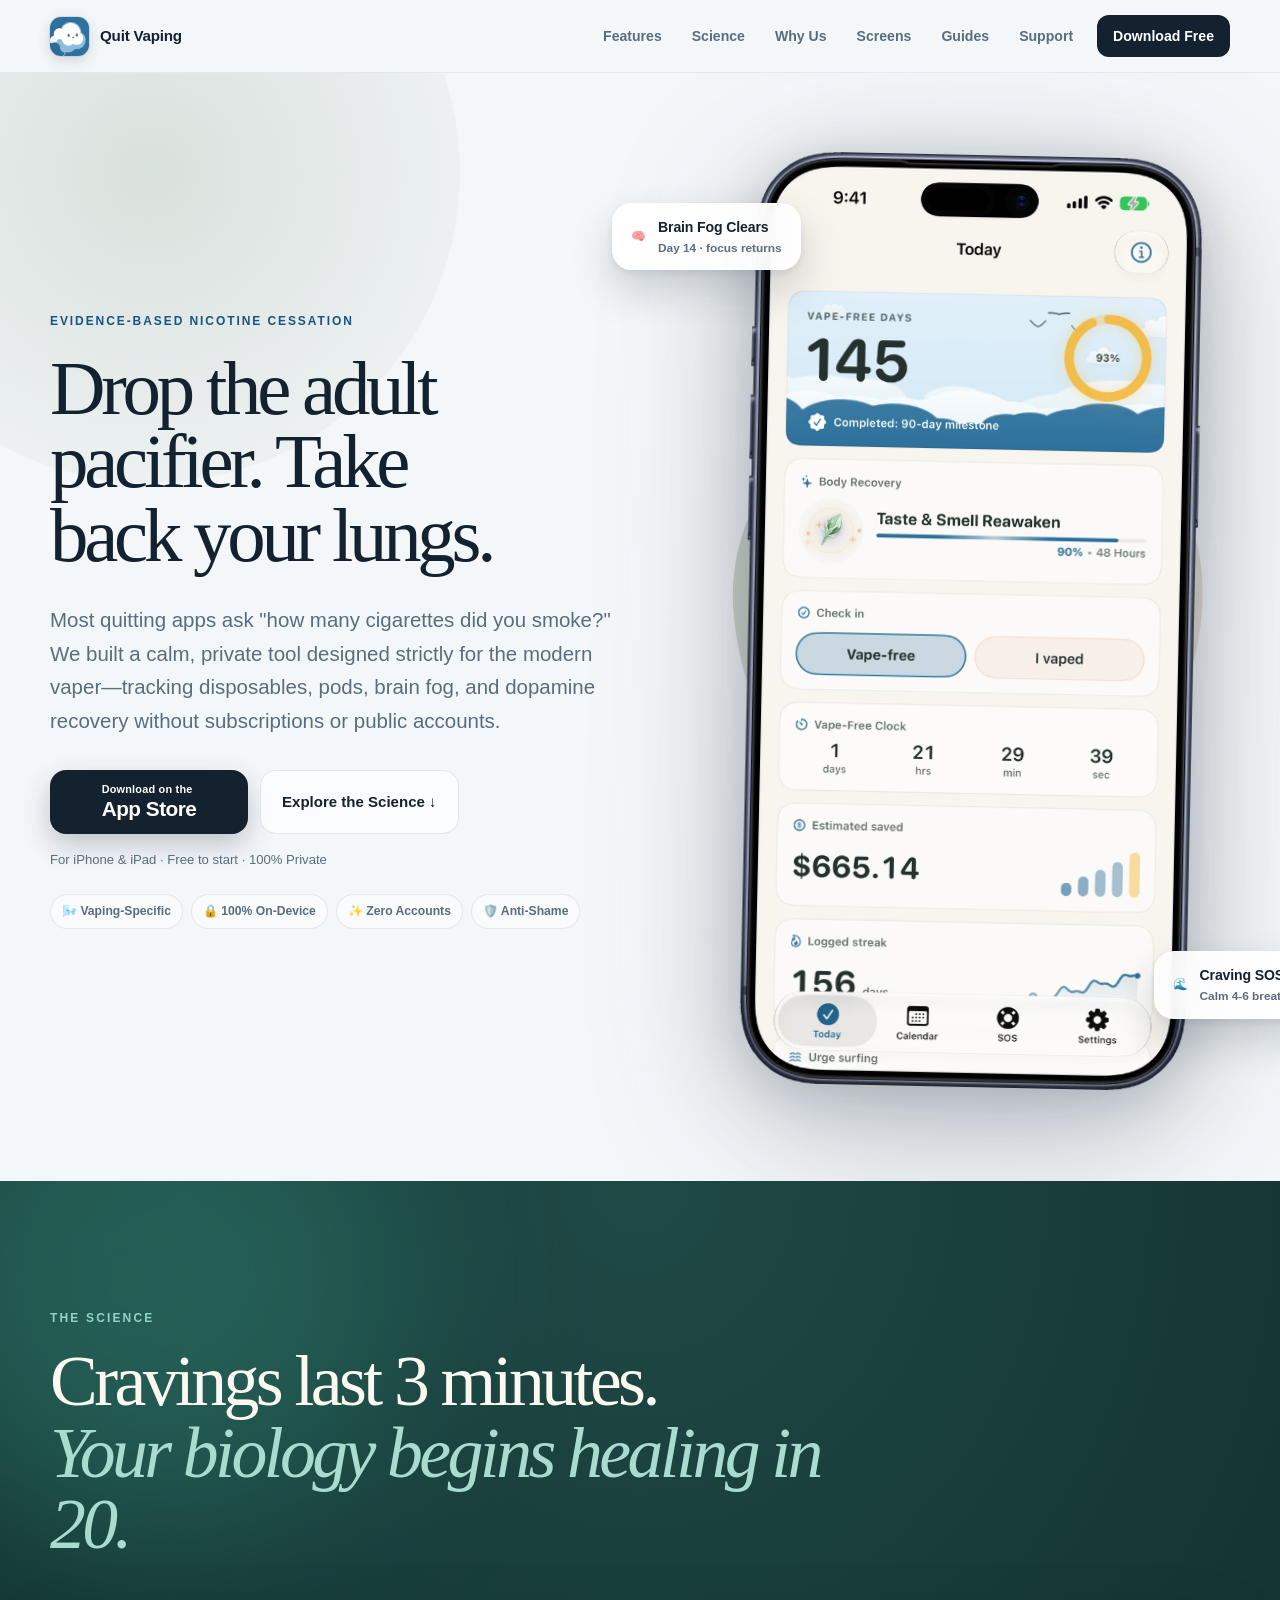
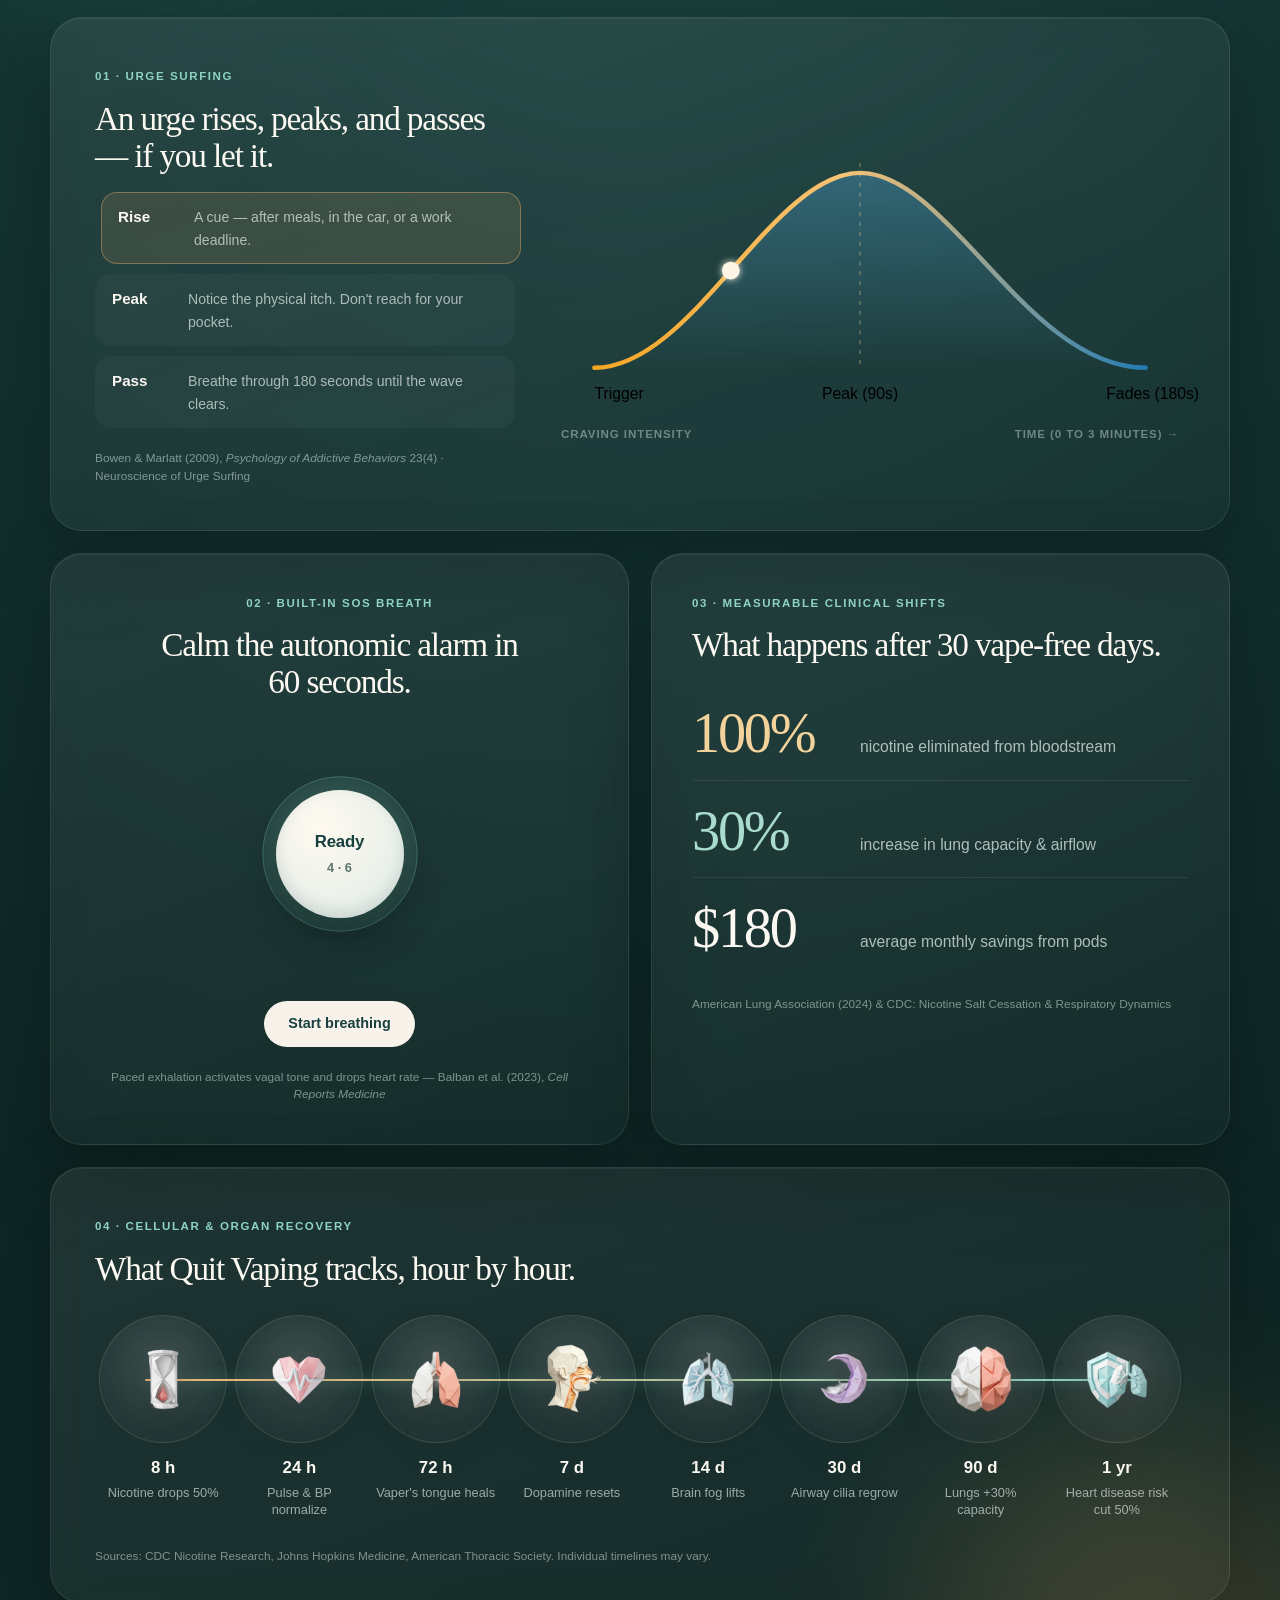
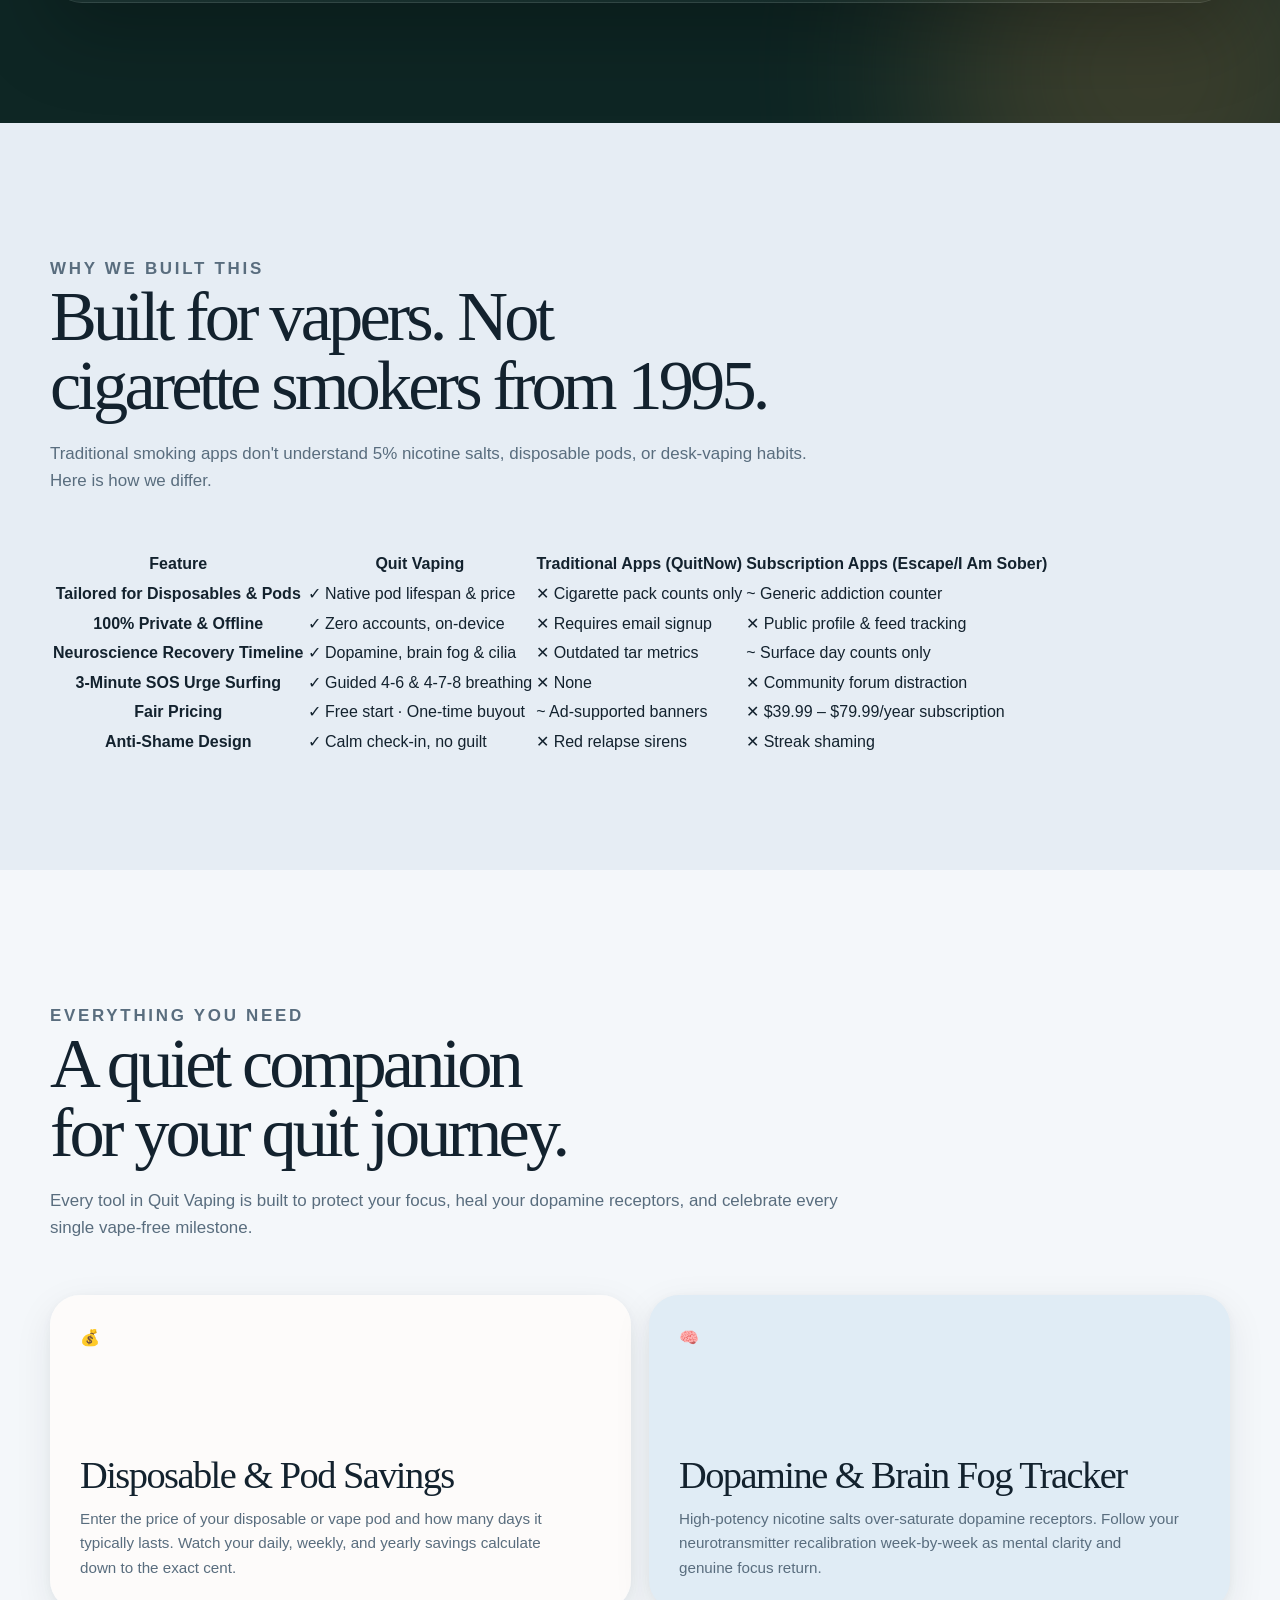
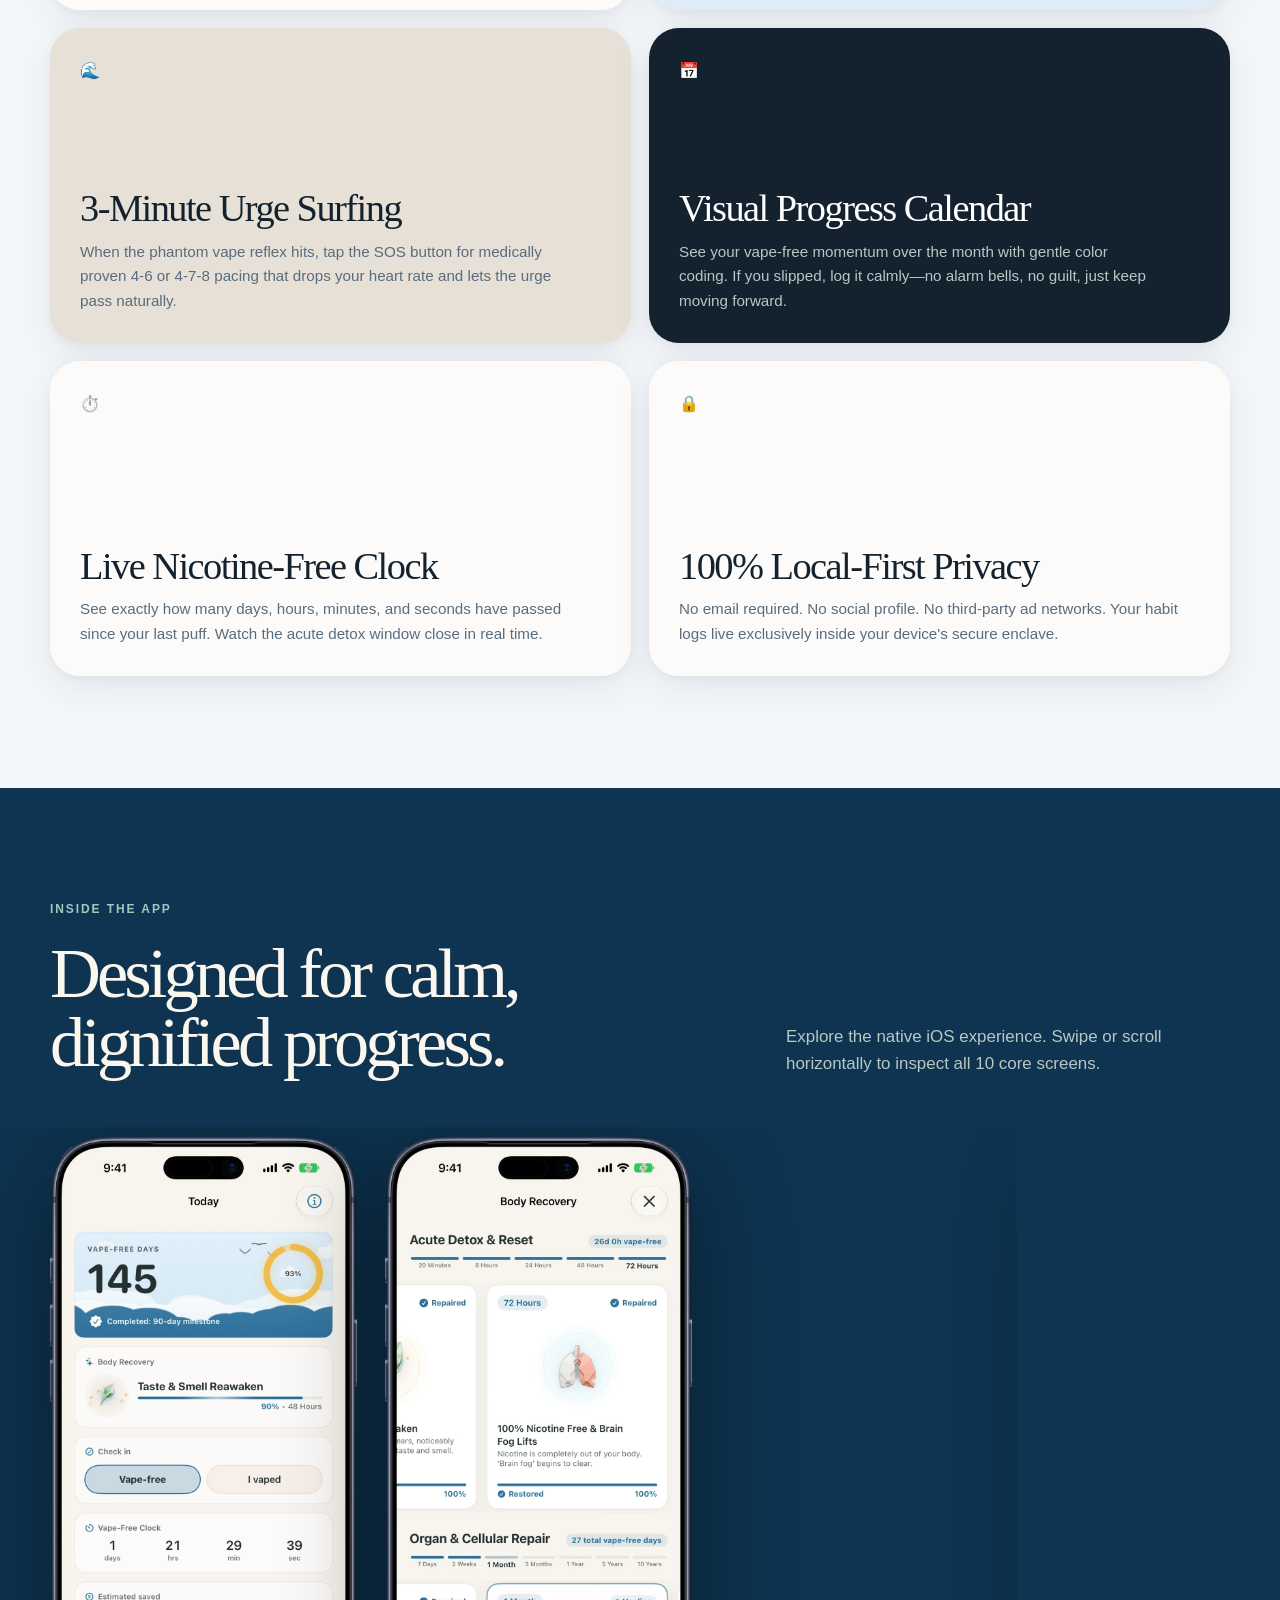
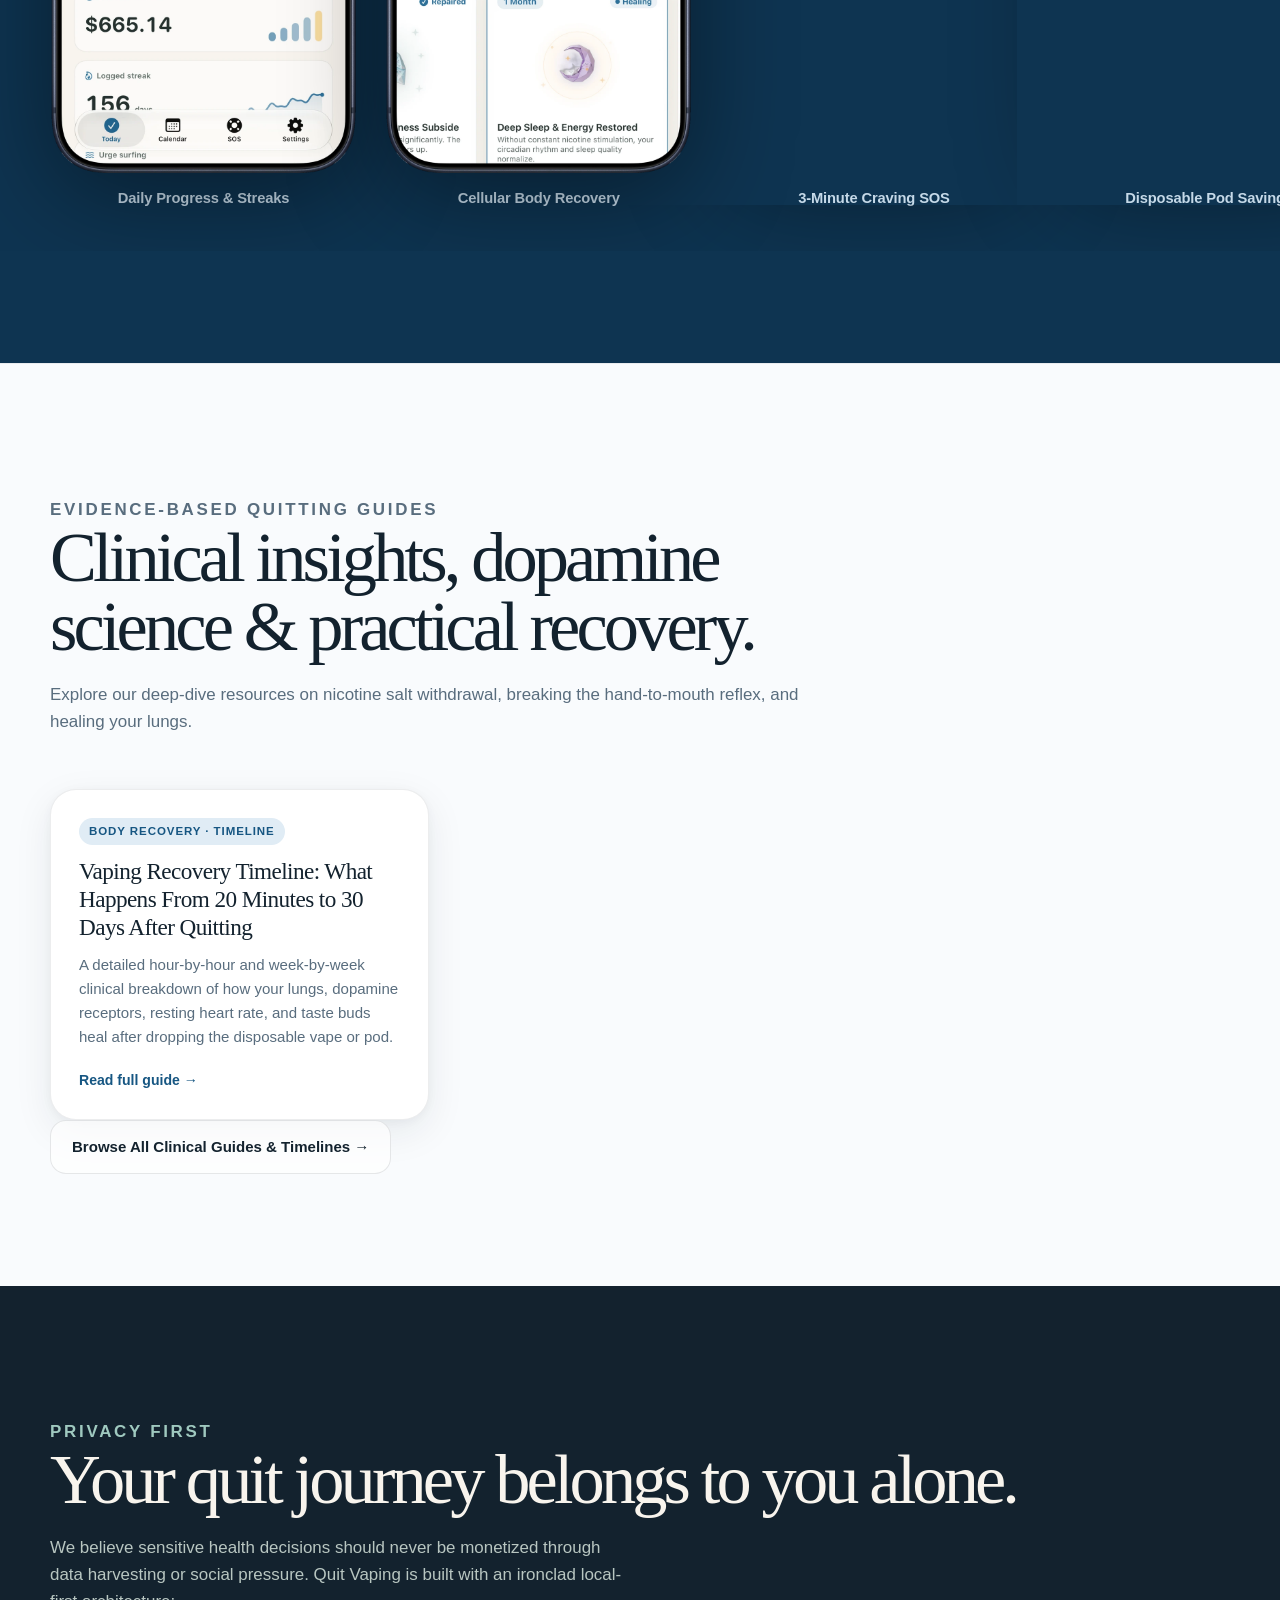
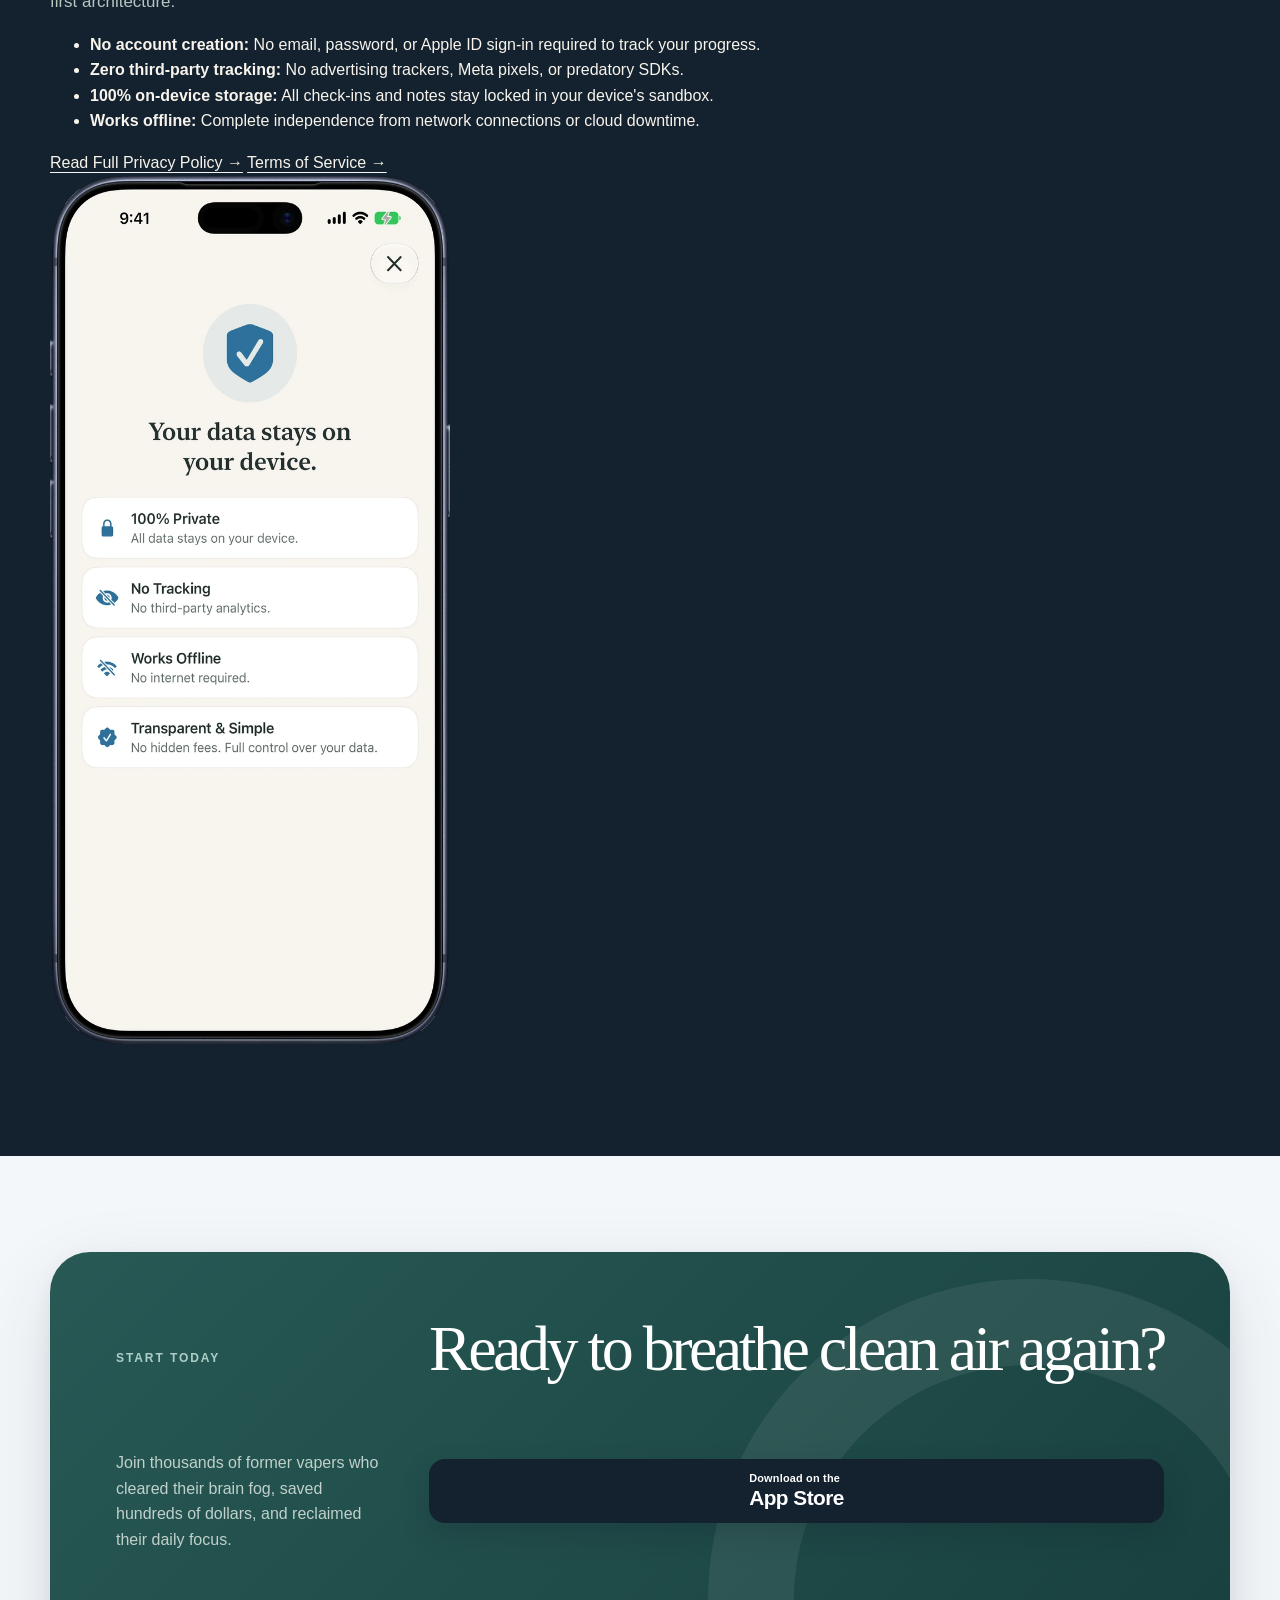
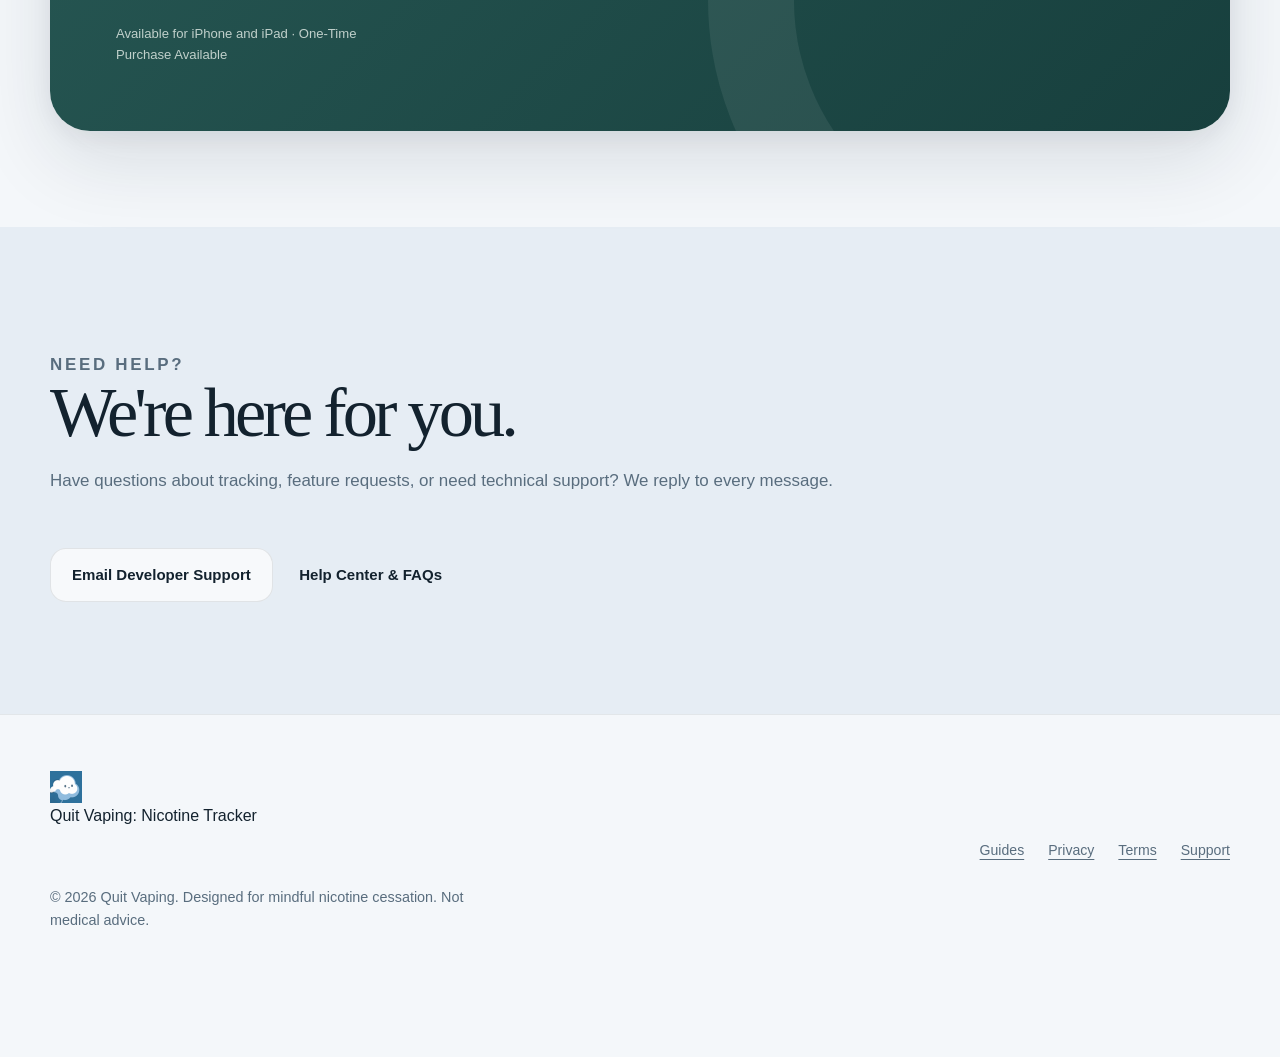
==== commit 38a4bd13: "fix(gallery): implement smooth horizontal scrolling carousel with transparent floating device mockup" ====
--- a/index.html
+++ b/index.html
@@ -371,42 +371,56 @@
       <!-- Screenshot Gallery -->
       <section class="section gallery-section" id="gallery">
         <div class="container">
-          <div class="section-heading">
-            <p class="eyebrow">Inside the App</p>
-            <h2>Designed for calm, dignified progress.</h2>
-            <p>Crafted with native iOS standards, tactile haptics, and soothing OLED dark mode.</p>
-          </div>
-
-          <div class="gallery-scroll" role="region" aria-label="App screenshot carousel">
-            <figure class="gallery-item">
-              <img src="assets/appstore/01-calm-progress.webp" alt="Quit Vaping Calm Progress main screen" width="450" height="978" loading="lazy">
-              <figcaption>Daily Progress &amp; Streaks</figcaption>
-            </figure>
-            <figure class="gallery-item">
-              <img src="assets/appstore/04-milestones.webp" alt="Quit Vaping Body Recovery Timeline" width="450" height="978" loading="lazy">
-              <figcaption>Cellular Body Recovery</figcaption>
-            </figure>
-            <figure class="gallery-item">
-              <img src="assets/appstore/06-check-in.webp" alt="Quit Vaping 3-Minute Urge Surfing" width="450" height="978" loading="lazy">
-              <figcaption>3-Minute Craving SOS</figcaption>
-            </figure>
-            <figure class="gallery-item">
-              <img src="assets/appstore/03-calendar.webp" alt="Quit Vaping Progress Calendar" width="450" height="978" loading="lazy">
-              <figcaption>Visual Month Calendar</figcaption>
-            </figure>
-            <figure class="gallery-item">
-              <img src="assets/appstore/08-savings.webp" alt="Quit Vaping Money Saved Calculator" width="450" height="978" loading="lazy">
-              <figcaption>Disposable Pod Savings</figcaption>
-            </figure>
-            <figure class="gallery-item">
-              <img src="assets/appstore/07-dark-mode.webp" alt="Quit Vaping OLED Dark Mode" width="450" height="978" loading="lazy">
-              <figcaption>Focused Dark Mode</figcaption>
-            </figure>
-            <figure class="gallery-item">
-              <img src="assets/appstore/10-sober-clock.webp" alt="Quit Vaping Real-time Nicotine Clock" width="450" height="978" loading="lazy">
-              <figcaption>Live Nicotine-Free Clock</figcaption>
-            </figure>
-          </div>
+          <div class="gallery-heading">
+            <div>
+              <p class="eyebrow">Inside the App</p>
+              <h2>Designed for calm, dignified progress.</h2>
+            </div>
+            <p>Explore the native iOS experience. Swipe or scroll horizontally to inspect all 10 core screens.</p>
+          </div>
+        </div>
+
+        <div class="story-gallery" role="list" aria-label="Quit Vaping App Store screenshots">
+          <figure class="story-card" role="listitem">
+            <img src="assets/appstore/01-calm-progress.webp" alt="Quit Vaping Calm Progress main screen" width="900" height="1864" loading="lazy" decoding="async">
+            <figcaption>Daily Progress &amp; Streaks</figcaption>
+          </figure>
+          <figure class="story-card" role="listitem">
+            <img src="assets/appstore/04-milestones.webp" alt="Quit Vaping Body Recovery Timeline" width="900" height="1864" loading="lazy" decoding="async">
+            <figcaption>Cellular Body Recovery</figcaption>
+          </figure>
+          <figure class="story-card" role="listitem">
+            <img src="assets/appstore/06-check-in.webp" alt="Quit Vaping 3-Minute Urge Surfing" width="900" height="1864" loading="lazy" decoding="async">
+            <figcaption>3-Minute Craving SOS</figcaption>
+          </figure>
+          <figure class="story-card" role="listitem">
+            <img src="assets/appstore/08-savings.webp" alt="Quit Vaping Money Saved Calculator" width="900" height="1864" loading="lazy" decoding="async">
+            <figcaption>Disposable Pod Savings</figcaption>
+          </figure>
+          <figure class="story-card" role="listitem">
+            <img src="assets/appstore/03-calendar.webp" alt="Quit Vaping Progress Calendar" width="900" height="1864" loading="lazy" decoding="async">
+            <figcaption>Visual Month Calendar</figcaption>
+          </figure>
+          <figure class="story-card" role="listitem">
+            <img src="assets/appstore/07-check-in.webp" alt="Quit Vaping Daily Check-In" width="900" height="1864" loading="lazy" decoding="async">
+            <figcaption>Anti-Shame Check-In</figcaption>
+          </figure>
+          <figure class="story-card" role="listitem">
+            <img src="assets/appstore/05-private.webp" alt="Quit Vaping Local-First Privacy" width="900" height="1864" loading="lazy" decoding="async">
+            <figcaption>100% On-Device Privacy</figcaption>
+          </figure>
+          <figure class="story-card" role="listitem">
+            <img src="assets/appstore/07-dark-mode.webp" alt="Quit Vaping OLED Dark Mode" width="900" height="1864" loading="lazy" decoding="async">
+            <figcaption>Focused Dark Mode</figcaption>
+          </figure>
+          <figure class="story-card" role="listitem">
+            <img src="assets/appstore/09-streak.webp" alt="Quit Vaping Consistency Streak" width="900" height="1864" loading="lazy" decoding="async">
+            <figcaption>Consistency Streak</figcaption>
+          </figure>
+          <figure class="story-card" role="listitem">
+            <img src="assets/appstore/10-sober-clock.webp" alt="Quit Vaping Real-time Nicotine Clock" width="900" height="1864" loading="lazy" decoding="async">
+            <figcaption>Live Vape-Free Clock</figcaption>
+          </figure>
         </div>
       </section>
 
--- a/styles.css
+++ b/styles.css
@@ -328,10 +328,10 @@
   width: min(450px, 94%);
   max-width: 100%;
   height: auto;
-  border: 9px solid #151816;
-  border-radius: 58px;
-  background: #151816;
-  box-shadow: 0 42px 96px rgba(19, 34, 46, 0.24), 0 12px 30px rgba(19, 34, 46, 0.15);
+  border: none;
+  border-radius: 0;
+  background: transparent;
+  filter: drop-shadow(0 32px 72px rgba(19, 34, 46, 0.28)) drop-shadow(0 10px 24px rgba(19, 34, 46, 0.16));
   transform: rotate(1.2deg);
 }
 
@@ -1011,51 +1011,51 @@
   width: 100%;
   max-width: 100vw;
   display: flex;
-  gap: 20px;
+  gap: 28px;
   overflow-x: auto;
   overscroll-behavior-inline: contain;
   scroll-snap-type: x mandatory;
-  scroll-padding-inline: max(20px, calc((100vw - var(--content)) / 2));
-  padding: 0 max(20px, calc((100vw - var(--content)) / 2)) 30px;
+  scroll-padding-inline: max(24px, calc((100vw - var(--content)) / 2));
+  padding: 10px max(24px, calc((100vw - var(--content)) / 2)) 40px;
   scrollbar-color: rgba(255, 255, 255, 0.3) transparent;
   scrollbar-width: thin;
+  -webkit-overflow-scrolling: touch;
 }
 
 .story-card {
-  width: clamp(260px, 26vw, 330px);
+  width: clamp(260px, 24vw, 320px);
   flex: 0 0 auto;
   margin: 0;
-  overflow: hidden;
+  display: flex;
+  flex-direction: column;
+  align-items: center;
   scroll-snap-align: start;
-  border-radius: 28px;
-  background: var(--ivory);
-  box-shadow: 0 22px 60px rgba(0, 0, 0, 0.25);
-}
-
-.story-pair {
-  width: clamp(520px, 52vw, 660px);
-  flex: 0 0 auto;
-  display: flex;
-  overflow: hidden;
-  scroll-snap-align: start;
-  border-radius: 28px;
-  background: var(--ivory);
-  box-shadow: 0 22px 60px rgba(0, 0, 0, 0.25);
-}
-
-.story-pair .story-card {
-  width: 50%;
-  flex: 1 1 0;
-  overflow: visible;
-  scroll-snap-align: none;
   border-radius: 0;
+  background: transparent;
   box-shadow: none;
+  transition: transform 220ms ease;
+}
+
+.story-card:hover {
+  transform: translateY(-4px);
 }
 
 .story-card img {
   display: block;
   width: 100%;
   height: auto;
+  border-radius: 0;
+  background: transparent;
+  filter: drop-shadow(0 22px 50px rgba(0, 0, 0, 0.42));
+}
+
+.story-card figcaption {
+  margin-top: 14px;
+  font-size: 0.92rem;
+  font-weight: 600;
+  letter-spacing: -0.01em;
+  color: #c5d9e8;
+  text-align: center;
 }
 
 .privacy-section {
@@ -1502,8 +1502,8 @@
 
   .hero-phone {
     width: min(clamp(340px, 38vw, 420px), 84%);
-    border-width: 8px;
-    border-radius: 52px;
+    border: none;
+    border-radius: 0;
     aspect-ratio: 540 / 1174;
     height: auto;
   }
@@ -1628,8 +1628,8 @@
 
   .hero-phone {
     width: 290px;
-    border-width: 7px;
-    border-radius: 48px;
+    border: none;
+    border-radius: 0;
     transform: none;
   }
 
@@ -1976,8 +1976,9 @@
 
 .app-pitch-card img {
   width: 100%;
-  border-radius: 18px;
-  box-shadow: 0 14px 34px rgba(0, 0, 0, 0.35);
+  border-radius: 0;
+  box-shadow: none;
+  filter: drop-shadow(0 16px 36px rgba(0, 0, 0, 0.45));
 }
 
 .guide-sidebar {
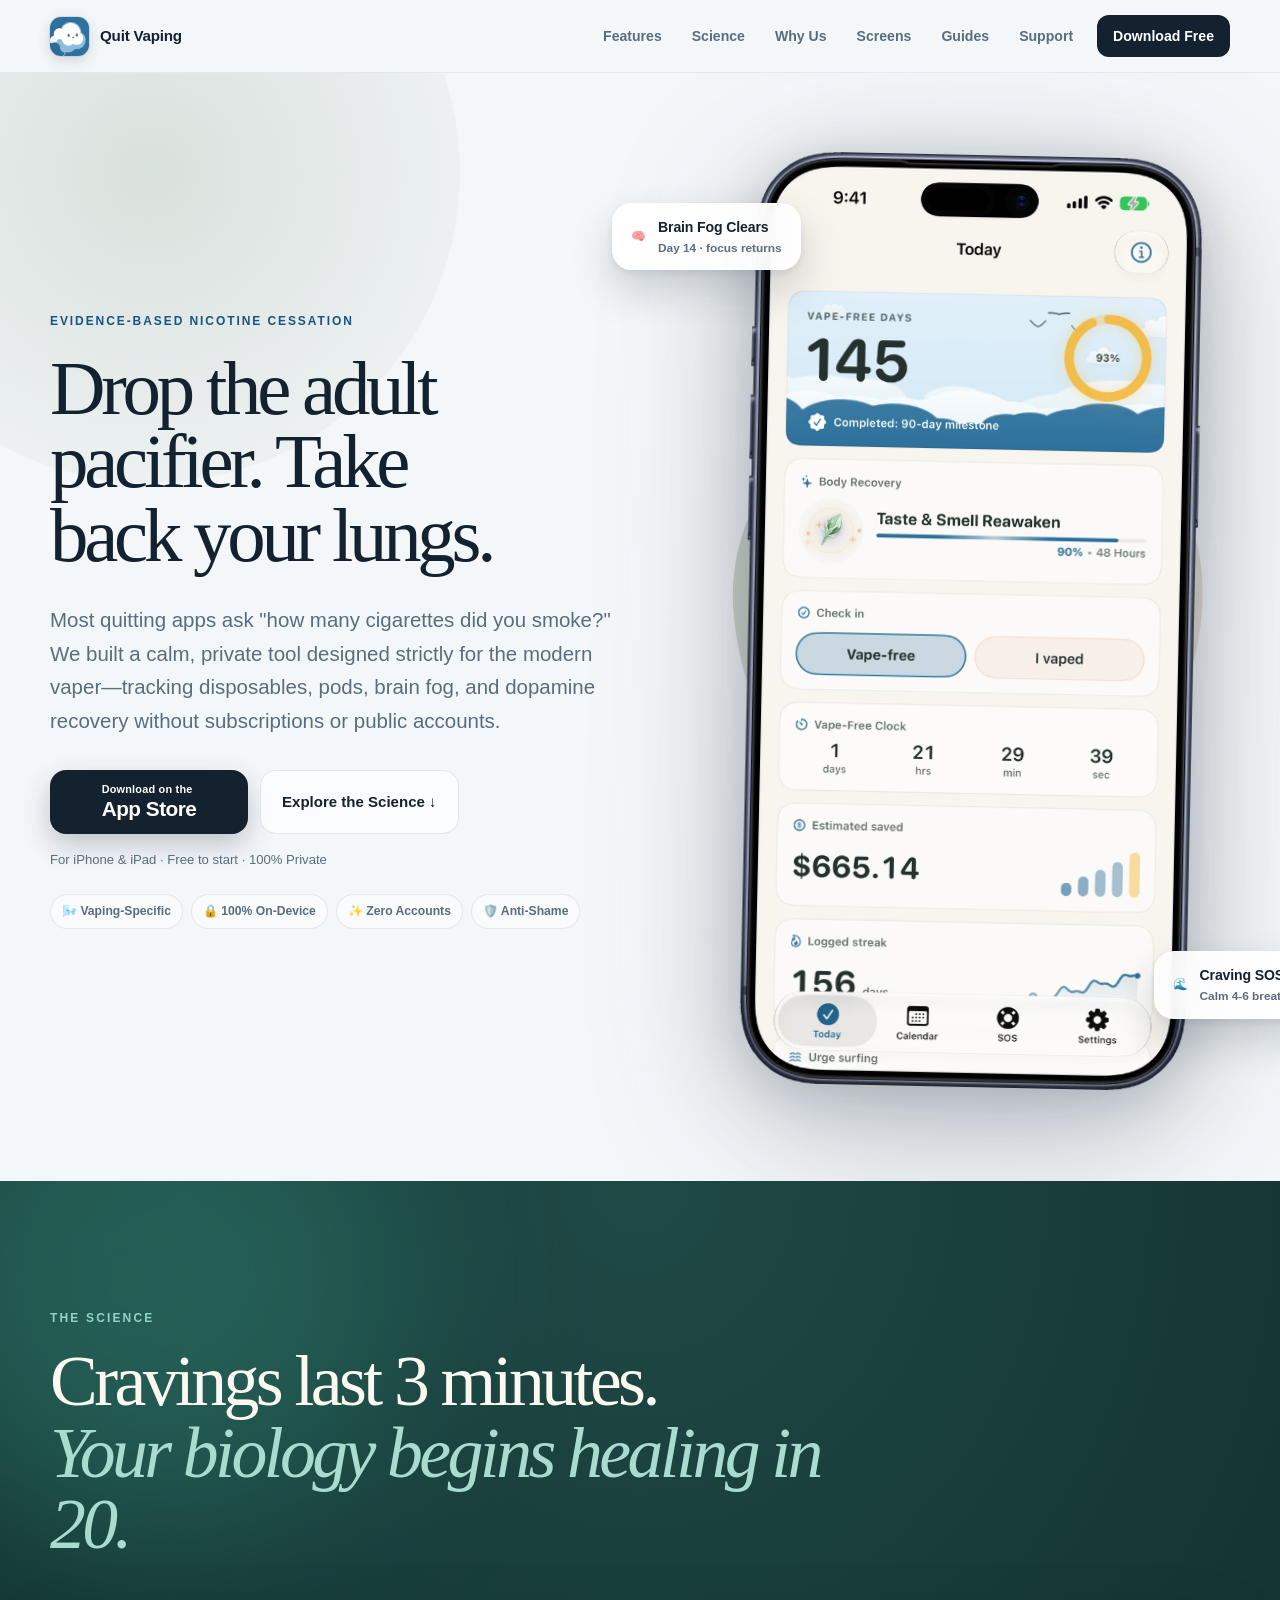
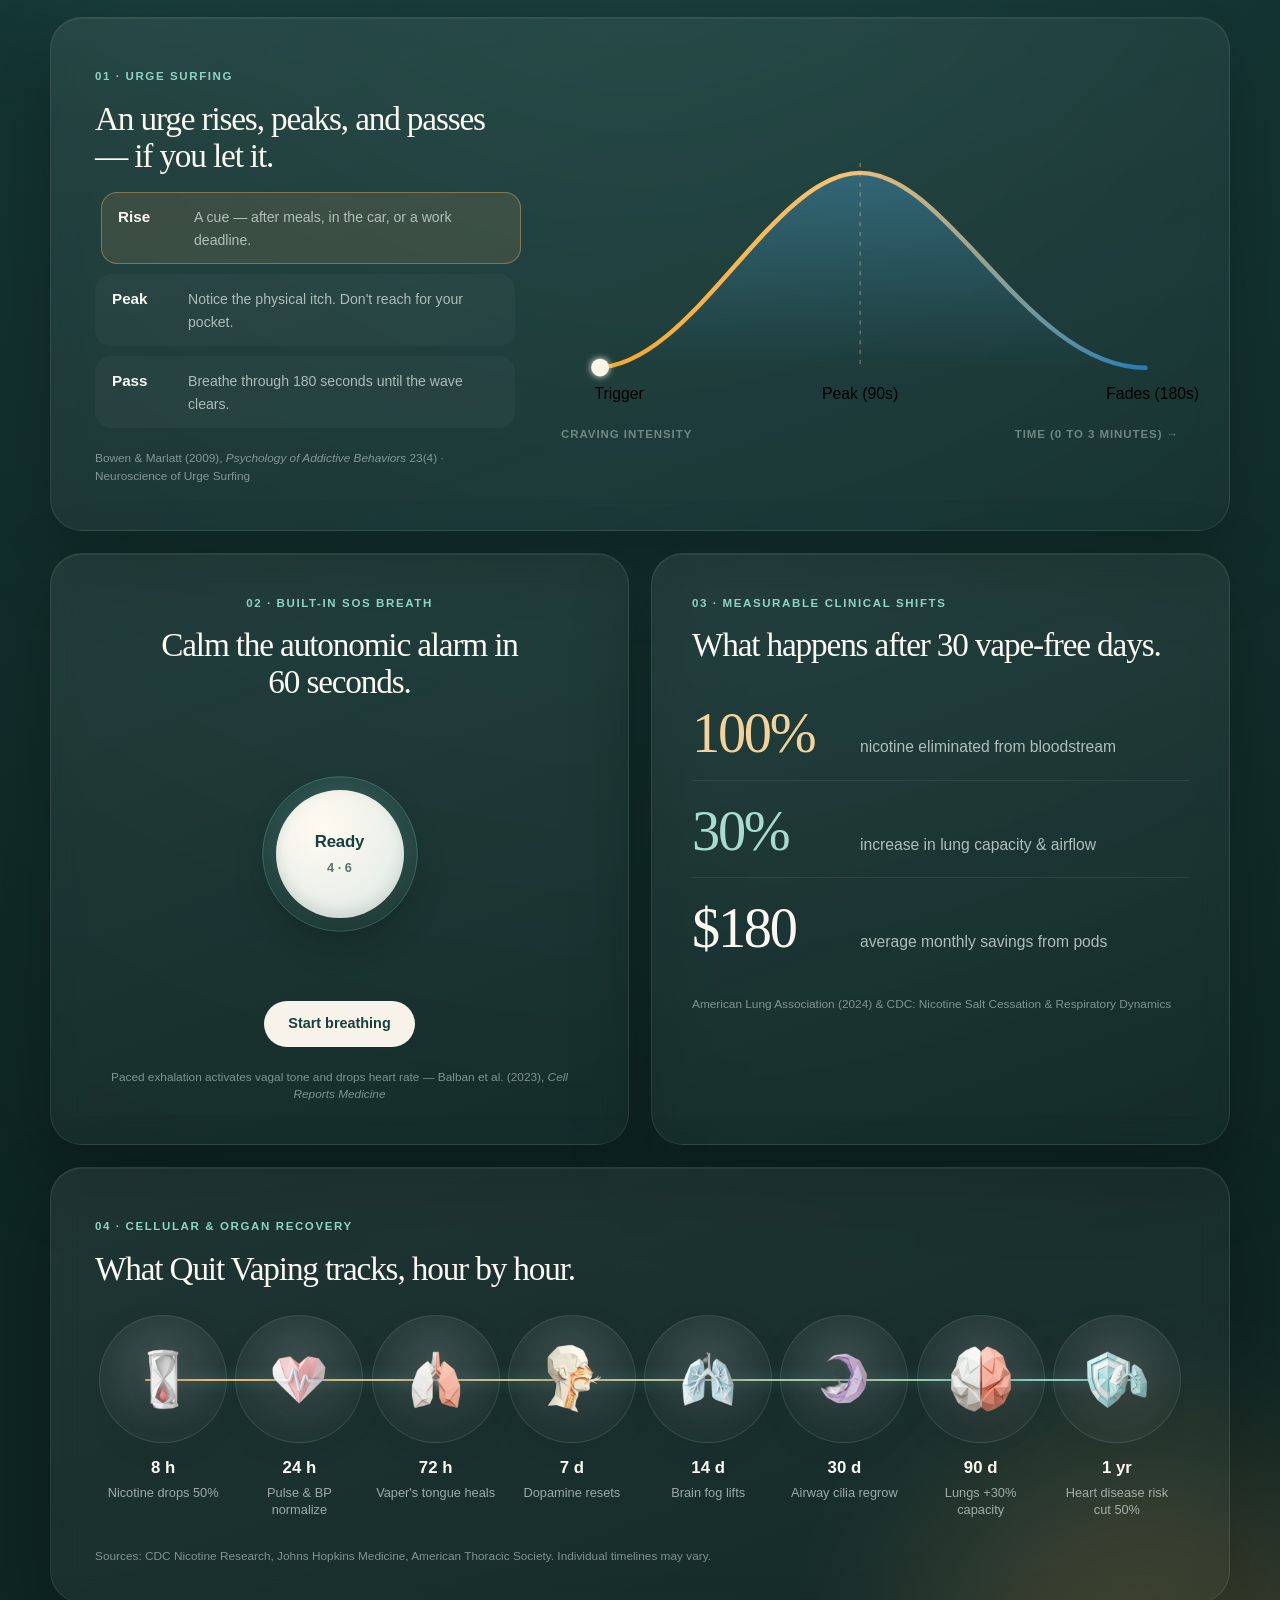
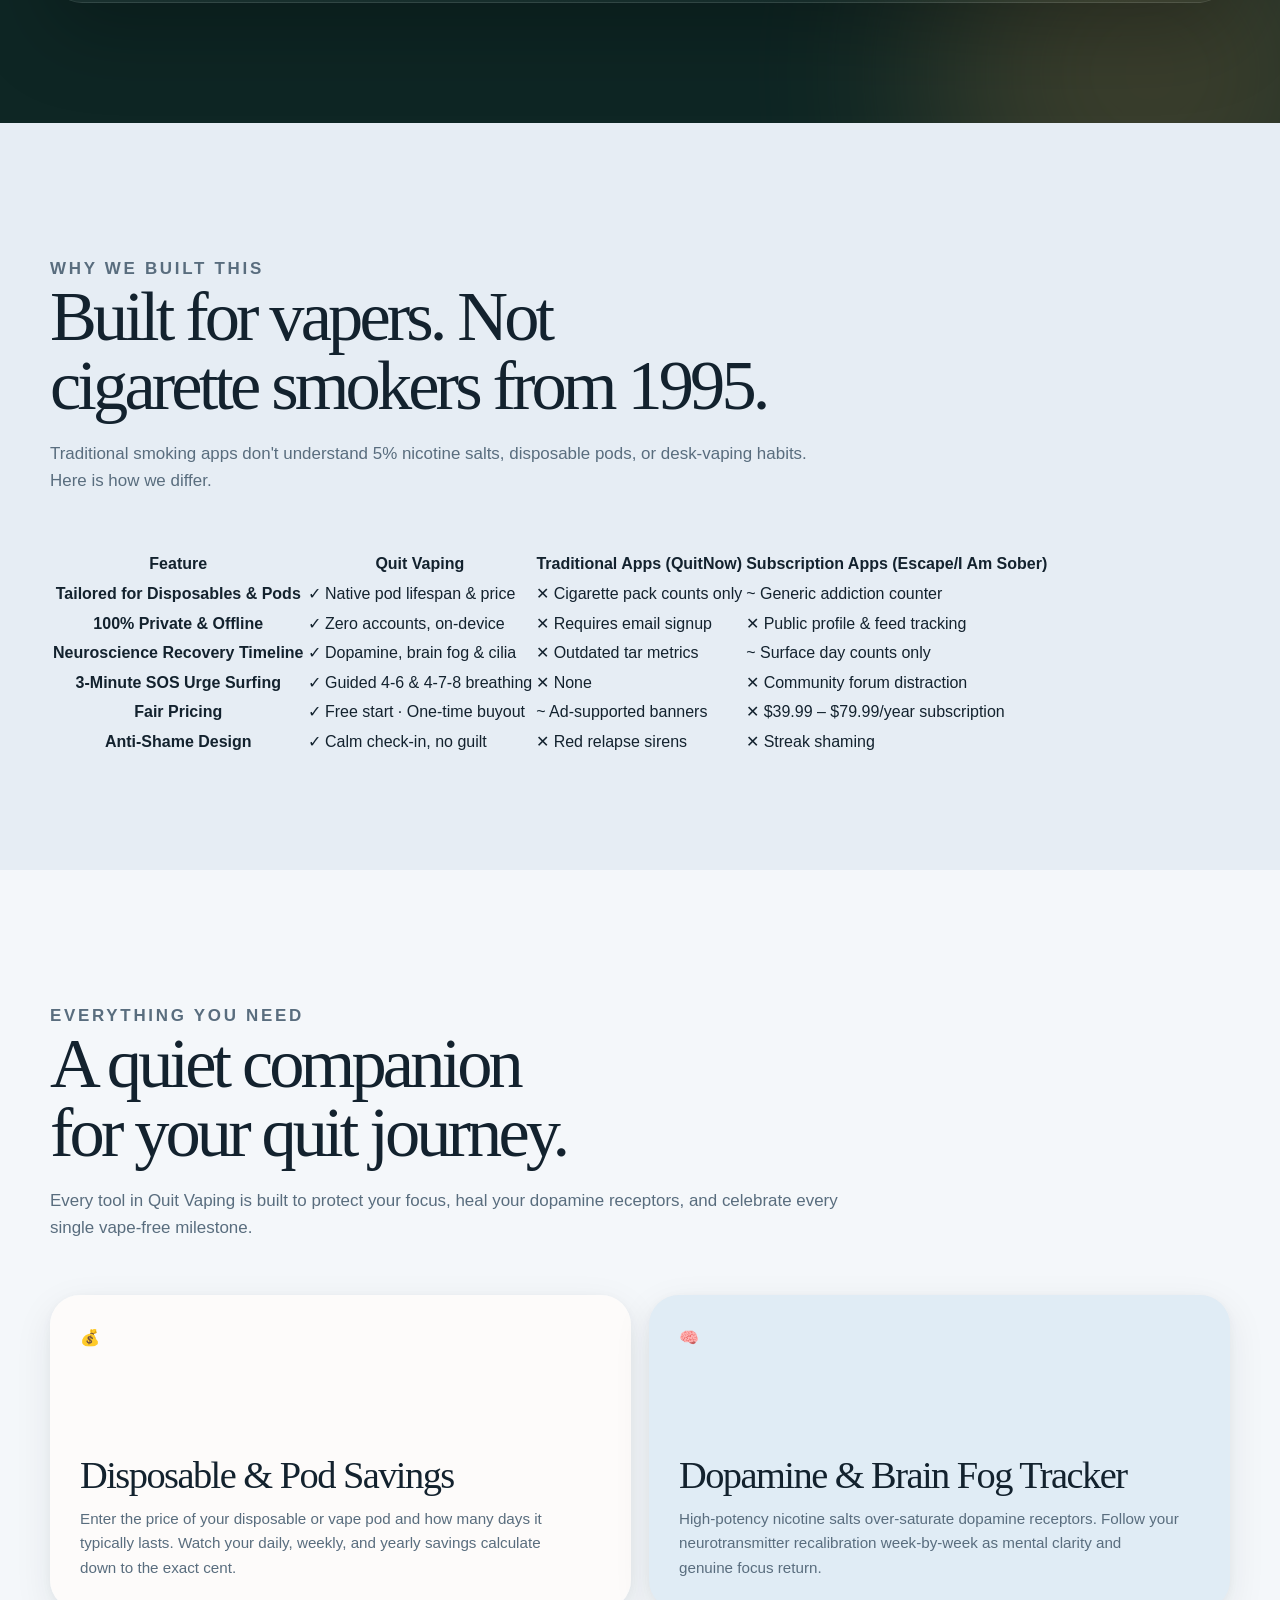
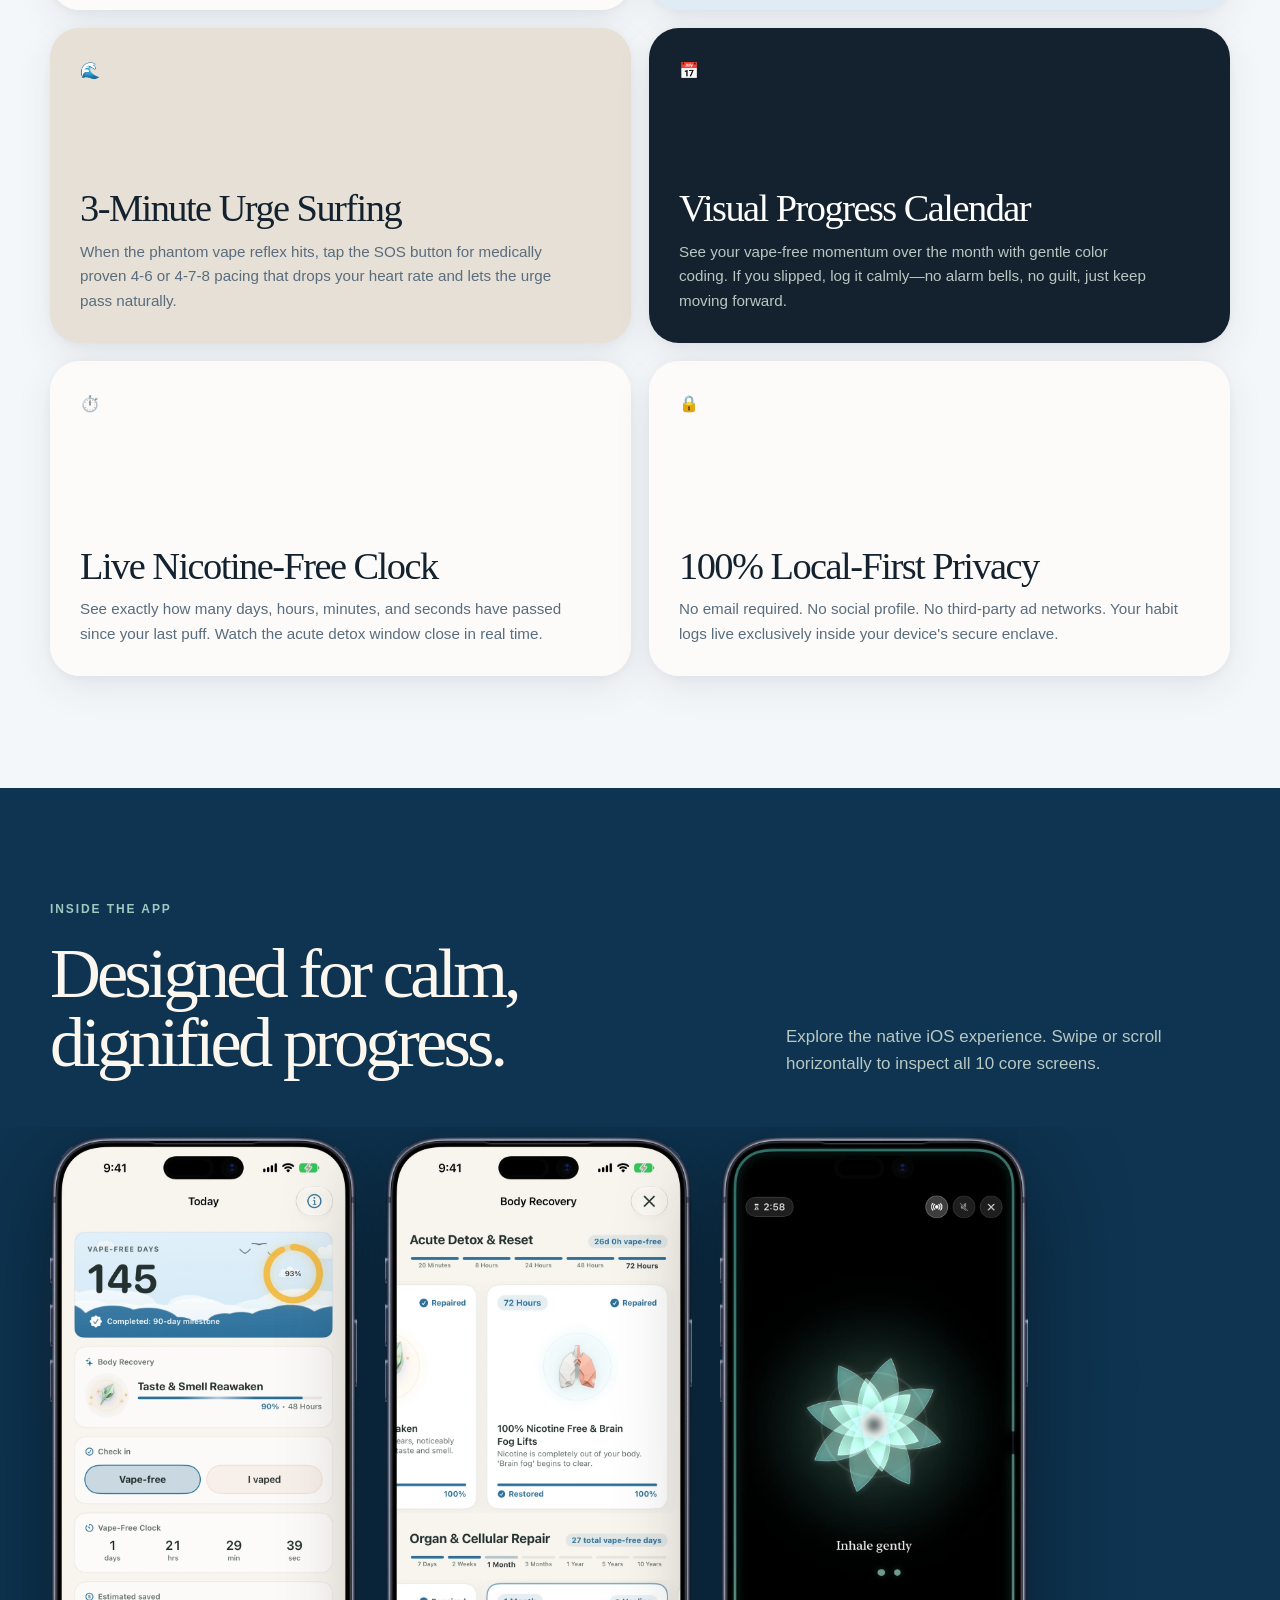
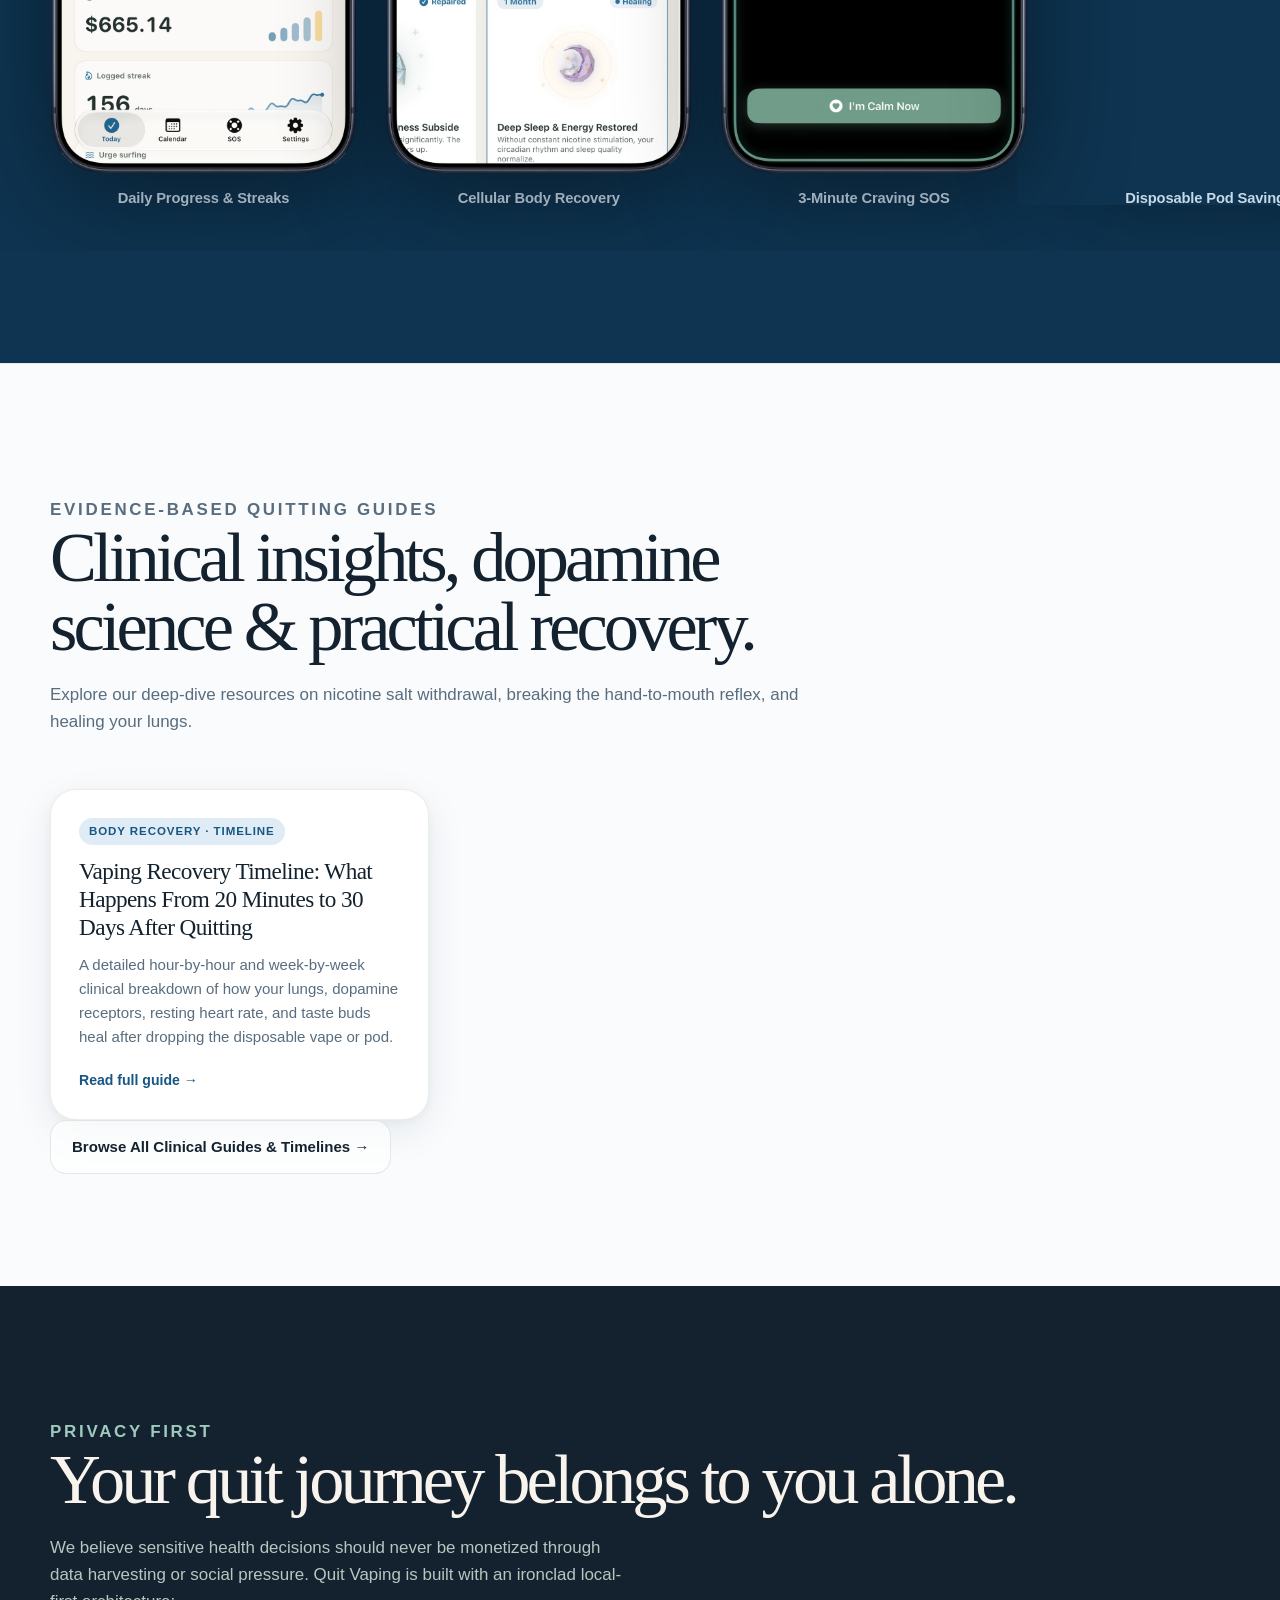
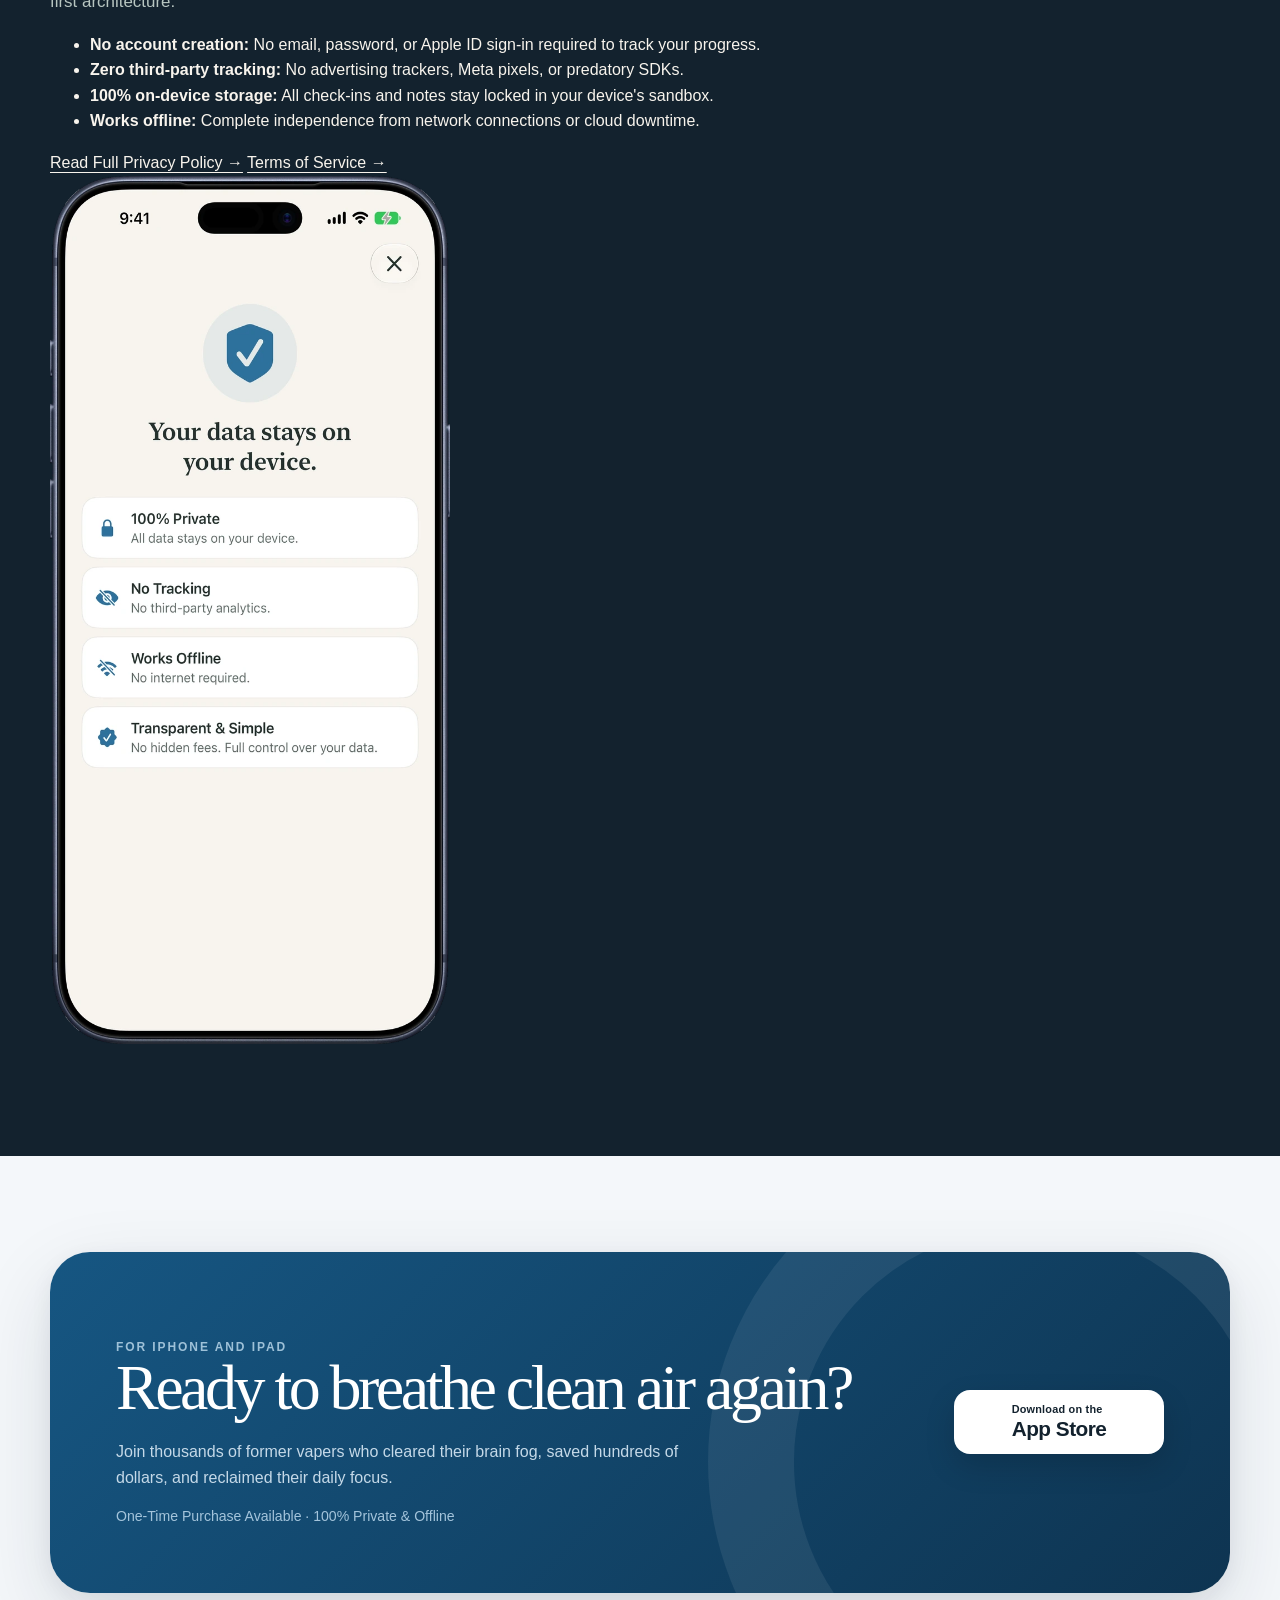
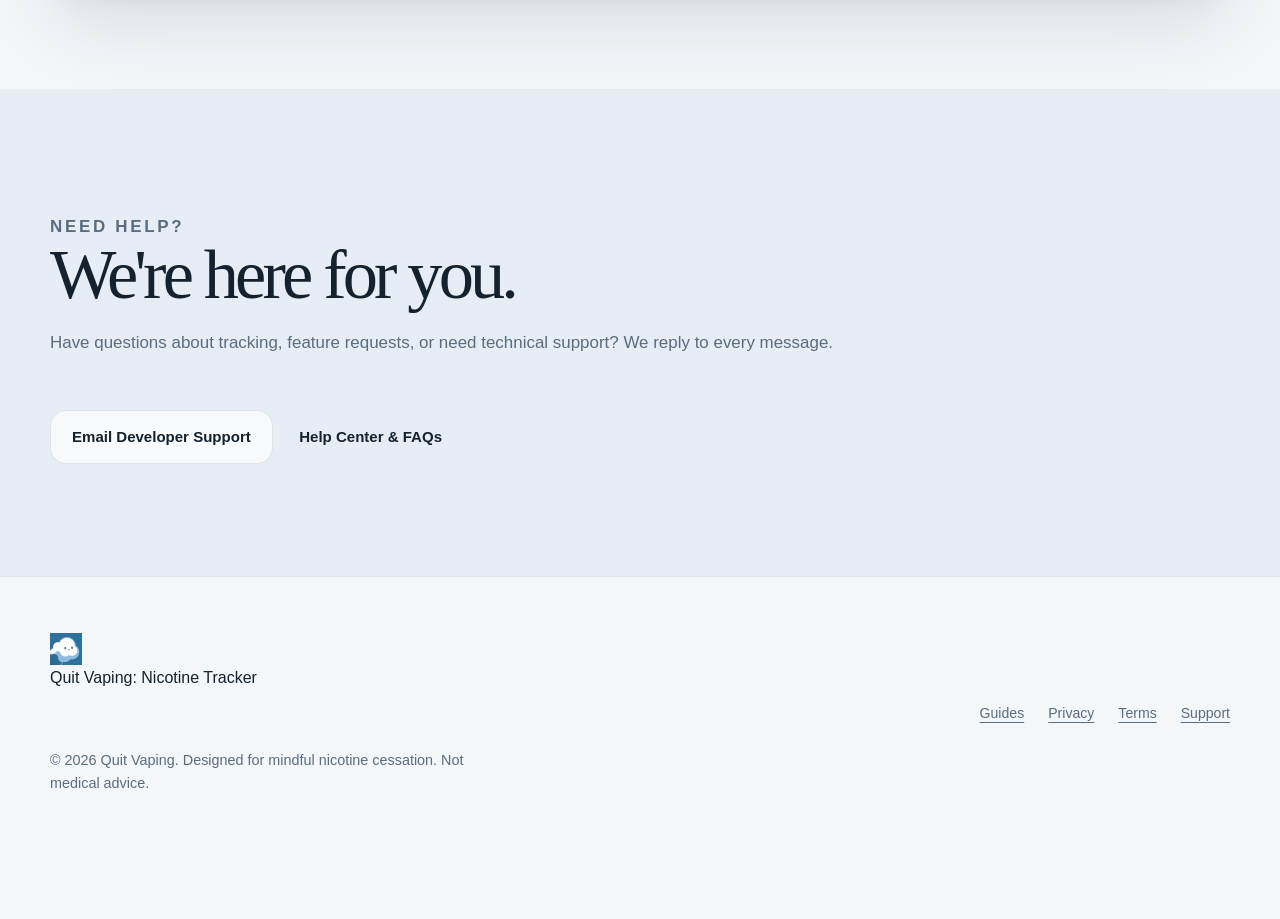
==== commit 08ccdabe: "fix(layout): fix cta-card 2-column grid layout, oceanic gradient, and constrain download button widt" ====
--- a/index.html
+++ b/index.html
@@ -478,16 +478,16 @@
       <section class="cta-section" id="download">
         <div class="container">
           <div class="cta-card">
-            <p class="eyebrow">Start Today</p>
-            <h2>Ready to breathe clean air again?</h2>
-            <p>Join thousands of former vapers who cleared their brain fog, saved hundreds of dollars, and reclaimed their daily focus.</p>
-            <div class="cta-actions">
-              <a class="button button-primary app-store-button" data-campaign="web_home_footer_cta" href="https://apps.apple.com/app/apple-store/id6818660091?pt=1793695638&amp;ct=web_home_footer_cta&amp;mt=8" target="_blank" rel="noopener" aria-label="Download Quit Vaping on the App Store">
-                <span class="store-kicker">Download on the</span>
-                <span class="store-name">App Store</span>
-              </a>
-            </div>
-            <p class="store-note">Available for iPhone and iPad · One-Time Purchase Available</p>
+            <div>
+              <p class="eyebrow">For iPhone and iPad</p>
+              <h2>Ready to breathe clean air again?</h2>
+              <p>Join thousands of former vapers who cleared their brain fog, saved hundreds of dollars, and reclaimed their daily focus.</p>
+              <p class="store-note" style="margin-top: 14px; font-size: 0.88rem; color: #a4c4db;">One-Time Purchase Available · 100% Private &amp; Offline</p>
+            </div>
+            <a class="button button-light app-store-button" data-campaign="web_home_footer_cta" href="https://apps.apple.com/app/apple-store/id6818660091?pt=1793695638&amp;ct=web_home_footer_cta&amp;mt=8" target="_blank" rel="noopener" aria-label="Download Quit Vaping on the App Store">
+              <span class="store-kicker">Download on the</span>
+              <span class="store-name">App Store</span>
+            </a>
           </div>
         </div>
       </section>
--- a/styles.css
+++ b/styles.css
@@ -1161,7 +1161,7 @@
   gap: 50px;
   padding: 66px;
   border-radius: 40px;
-  background: linear-gradient(135deg, #285955, #173f3d);
+  background: linear-gradient(135deg, #165682, #0e3451);
   color: white;
   box-shadow: var(--shadow);
 }
@@ -1183,7 +1183,7 @@
 }
 
 .cta-card .eyebrow {
-  color: #acd0c8;
+  color: #9ec1d8;
 }
 
 .cta-card h2 {
@@ -1198,7 +1198,14 @@
 .cta-card p {
   max-width: 590px;
   margin: 20px 0 0;
-  color: #c0d0cb;
+  color: #c5d9e8;
+}
+
+.cta-card .app-store-button {
+  width: max-content;
+  min-width: 210px;
+  justify-self: end;
+  white-space: nowrap;
 }
 
 .support-section {
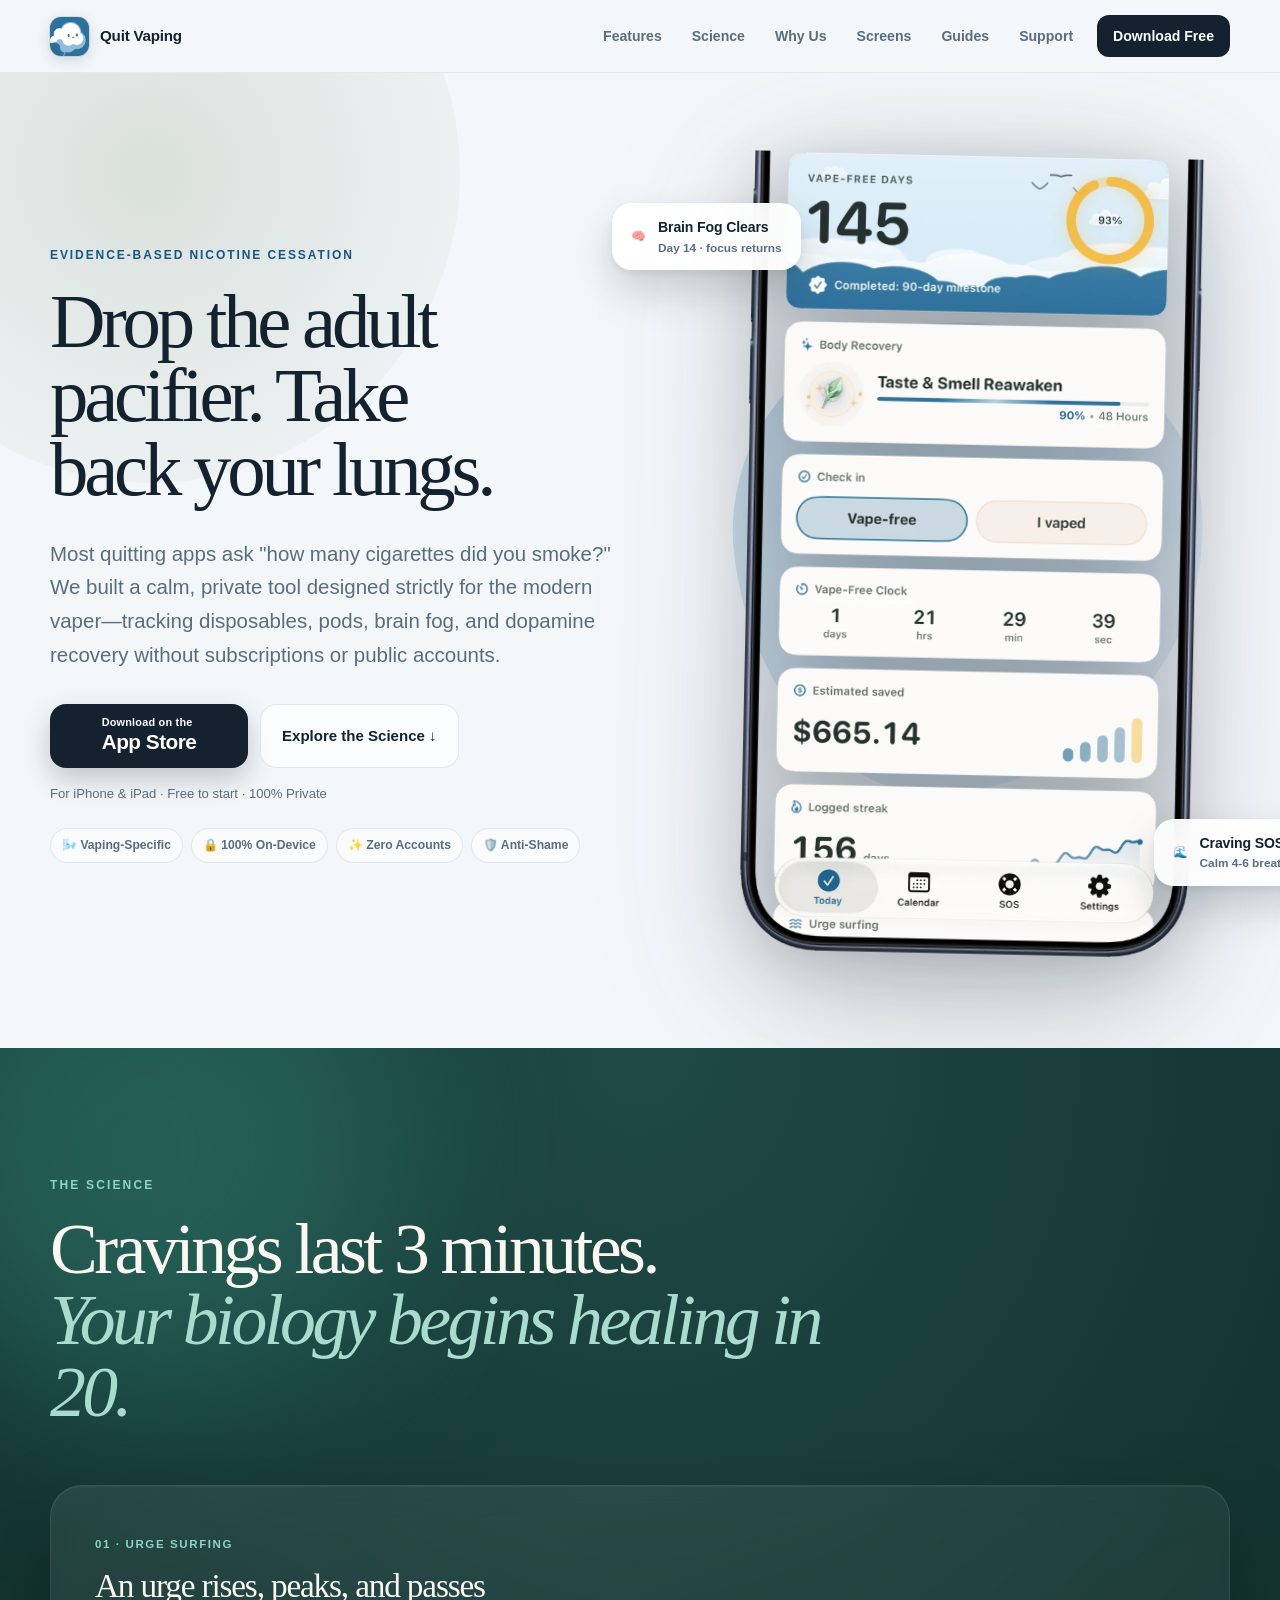
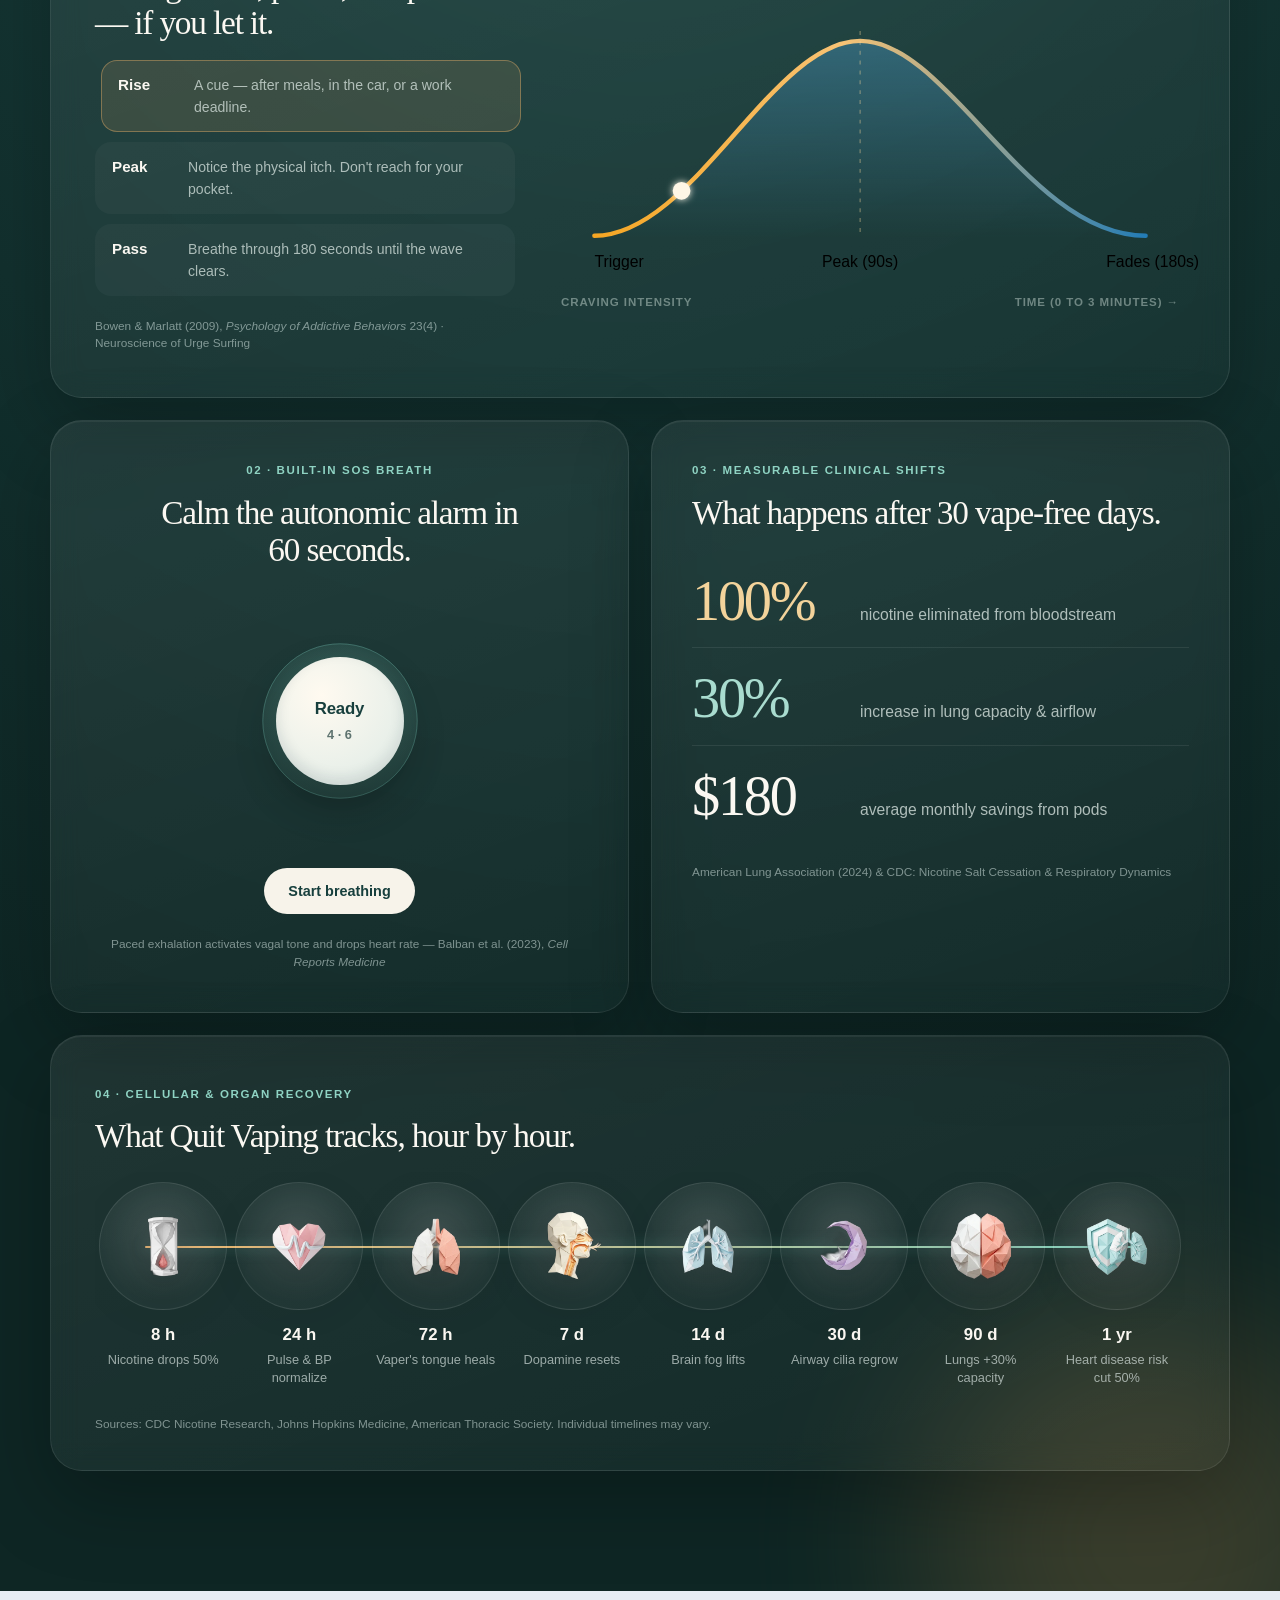
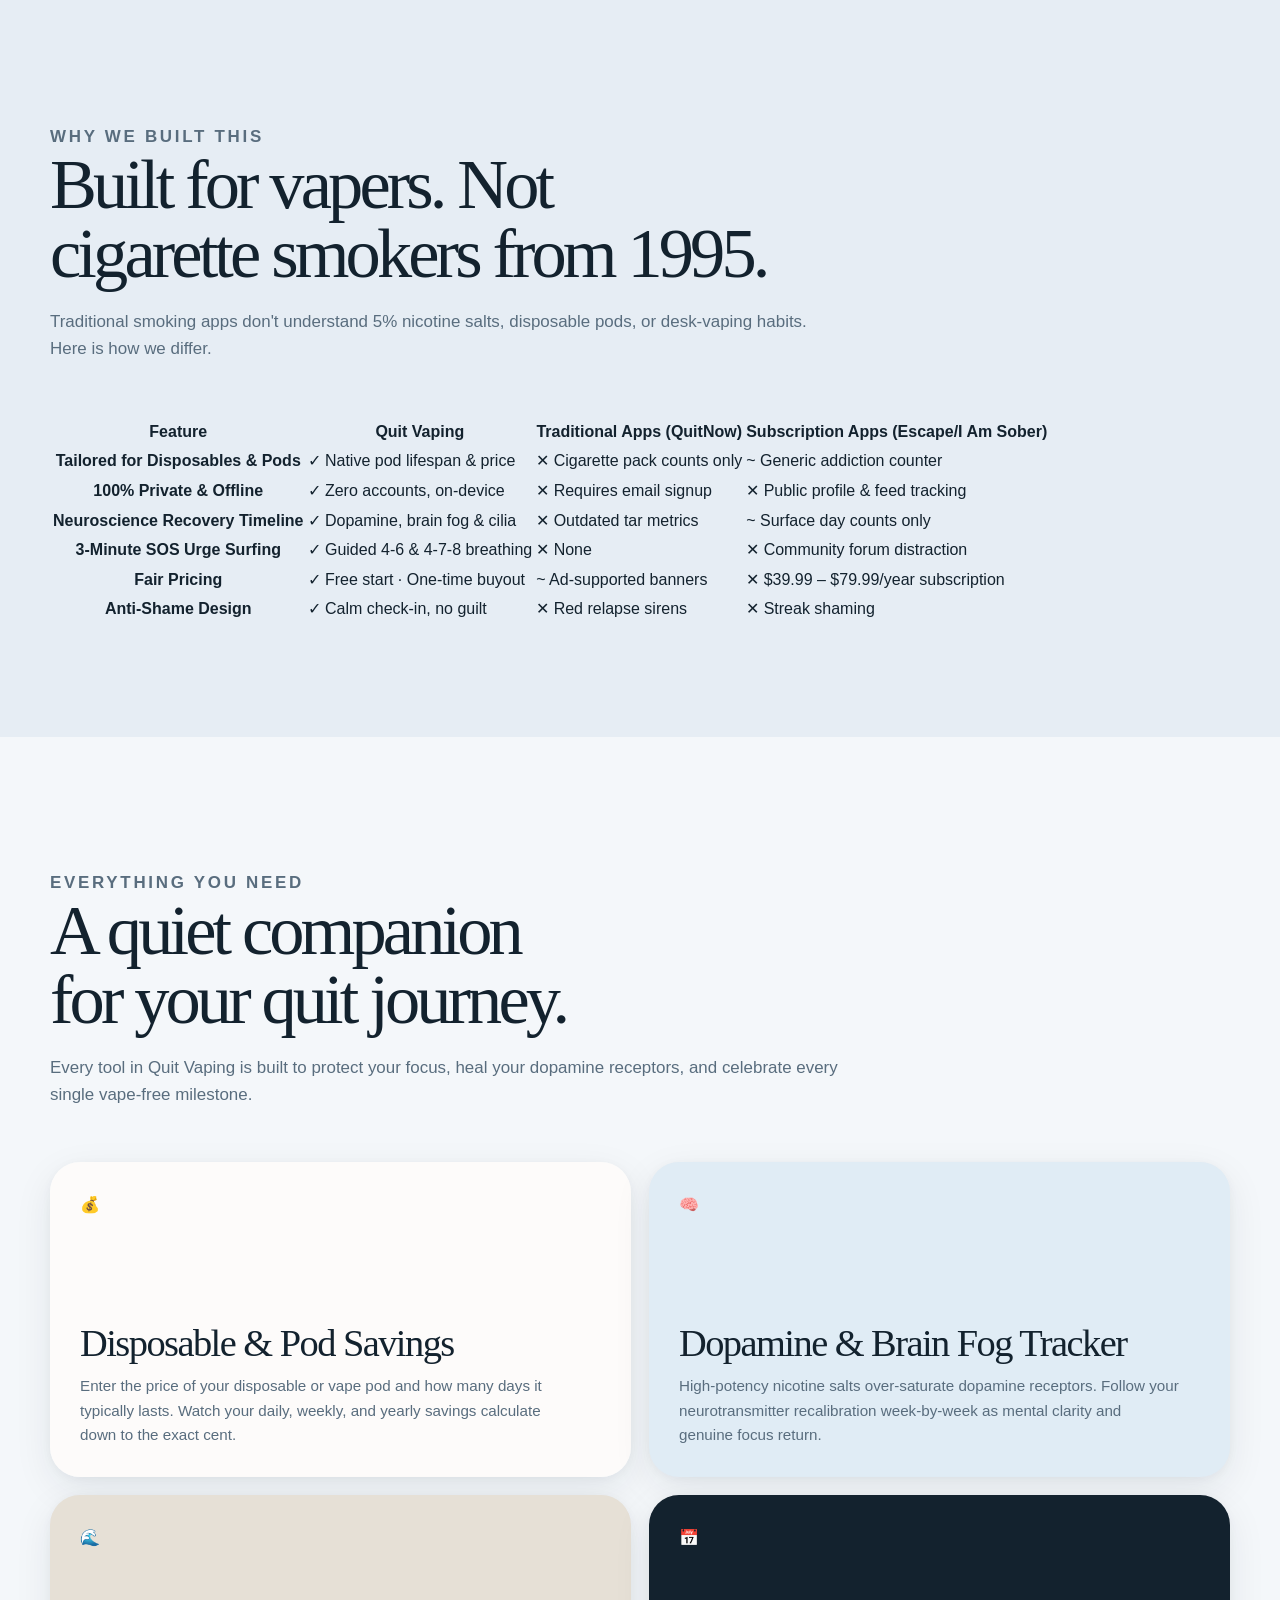
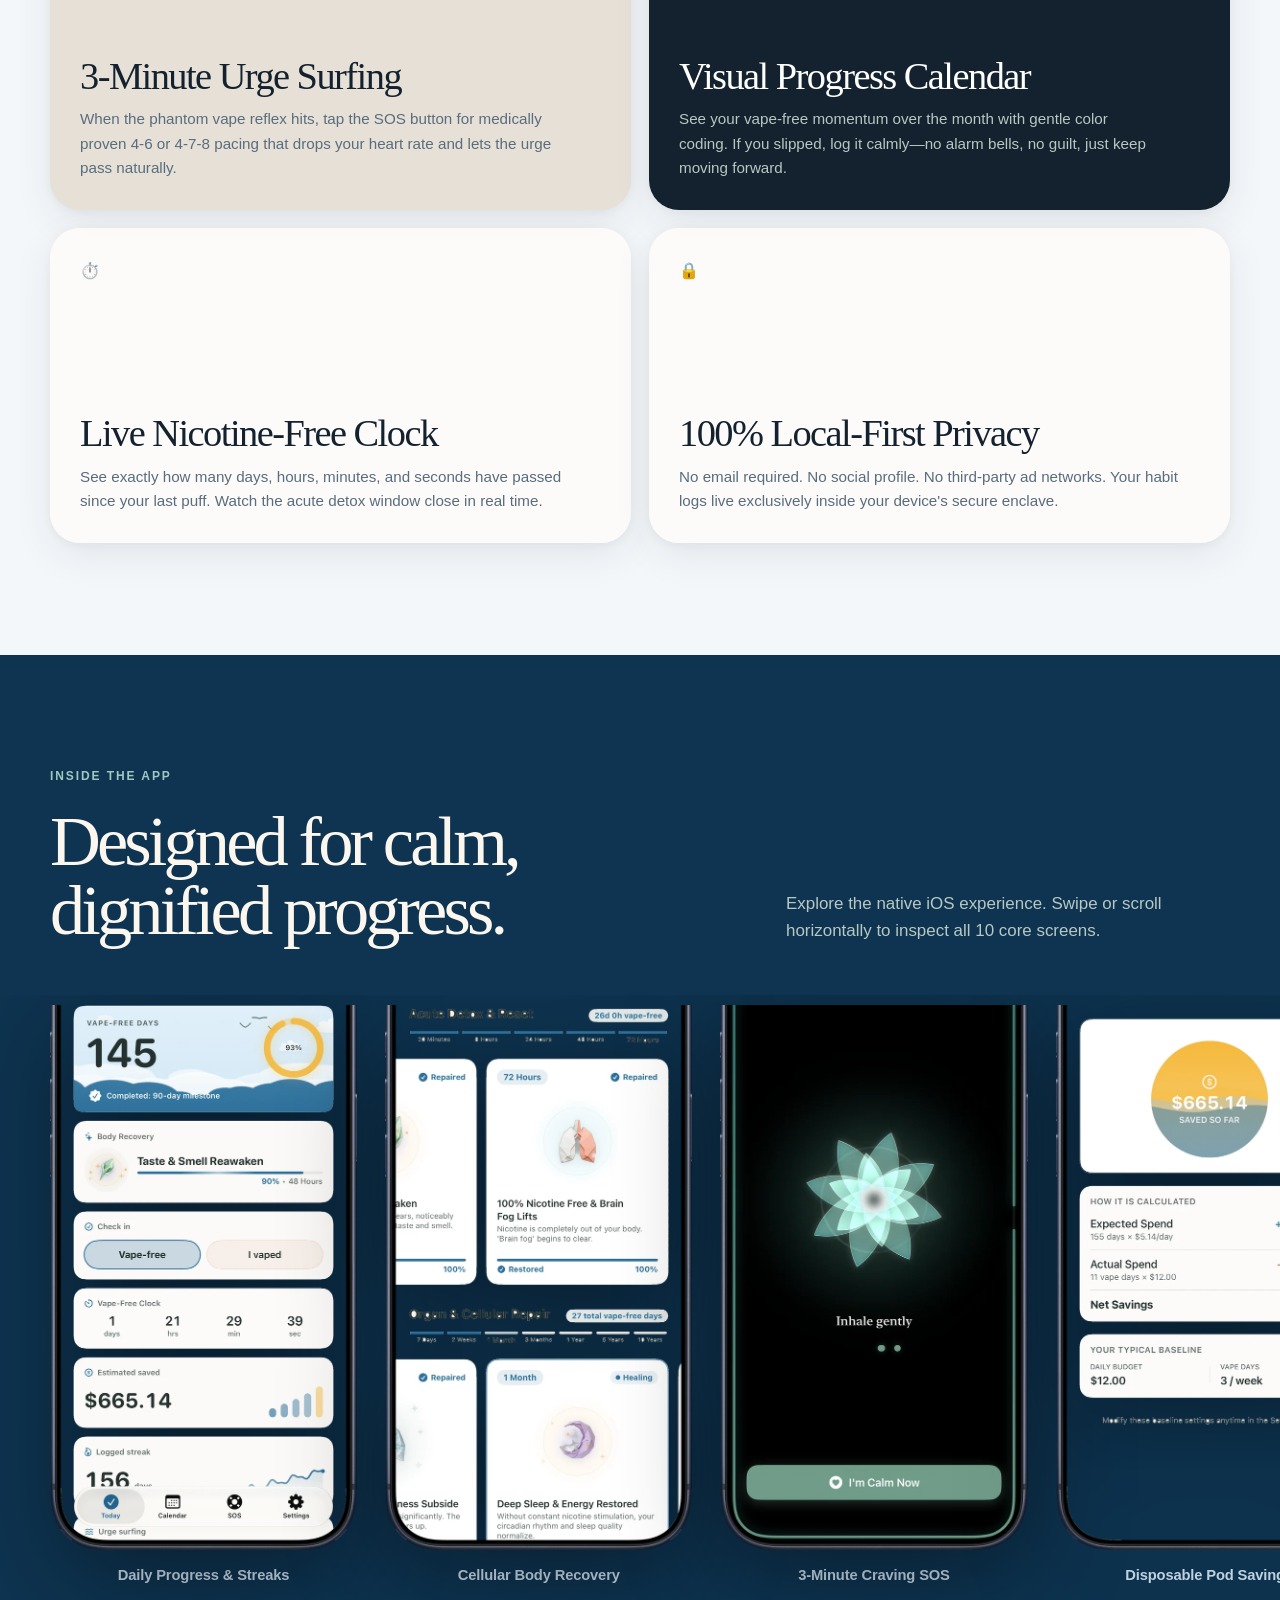
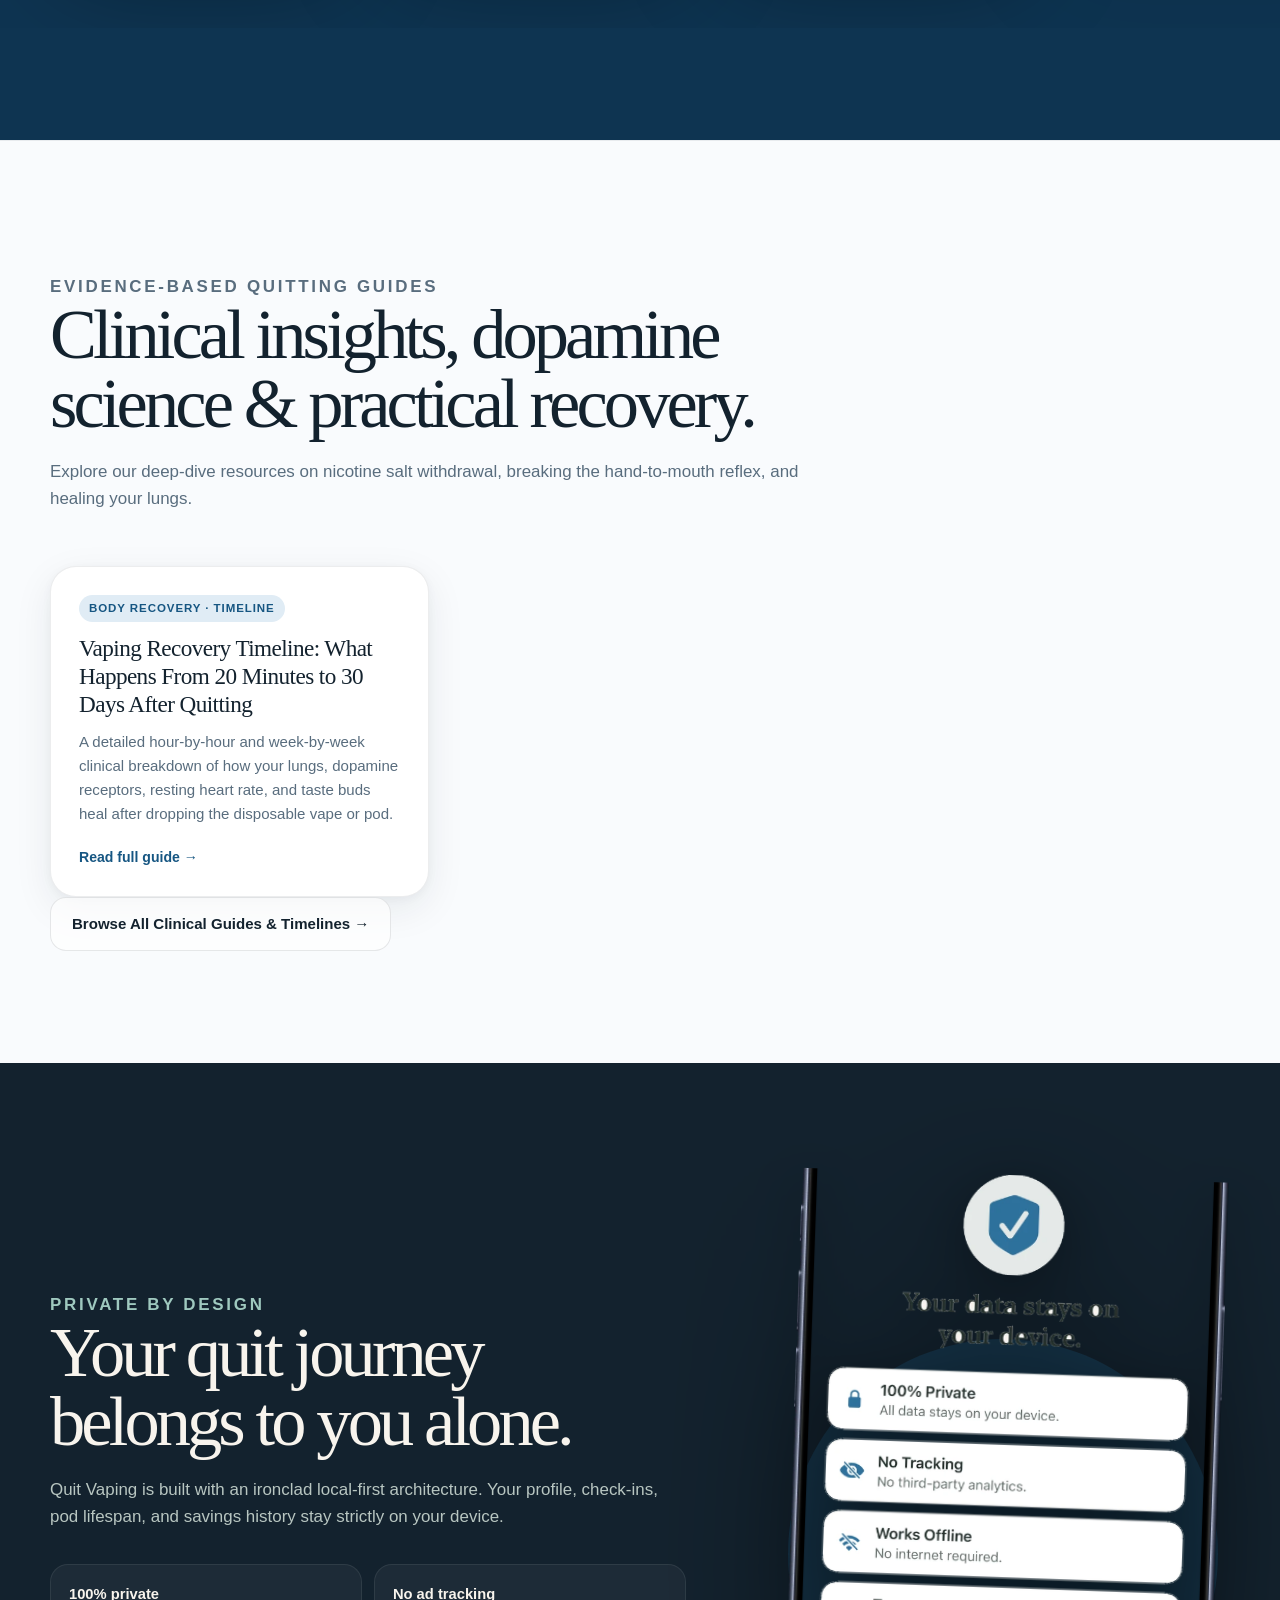
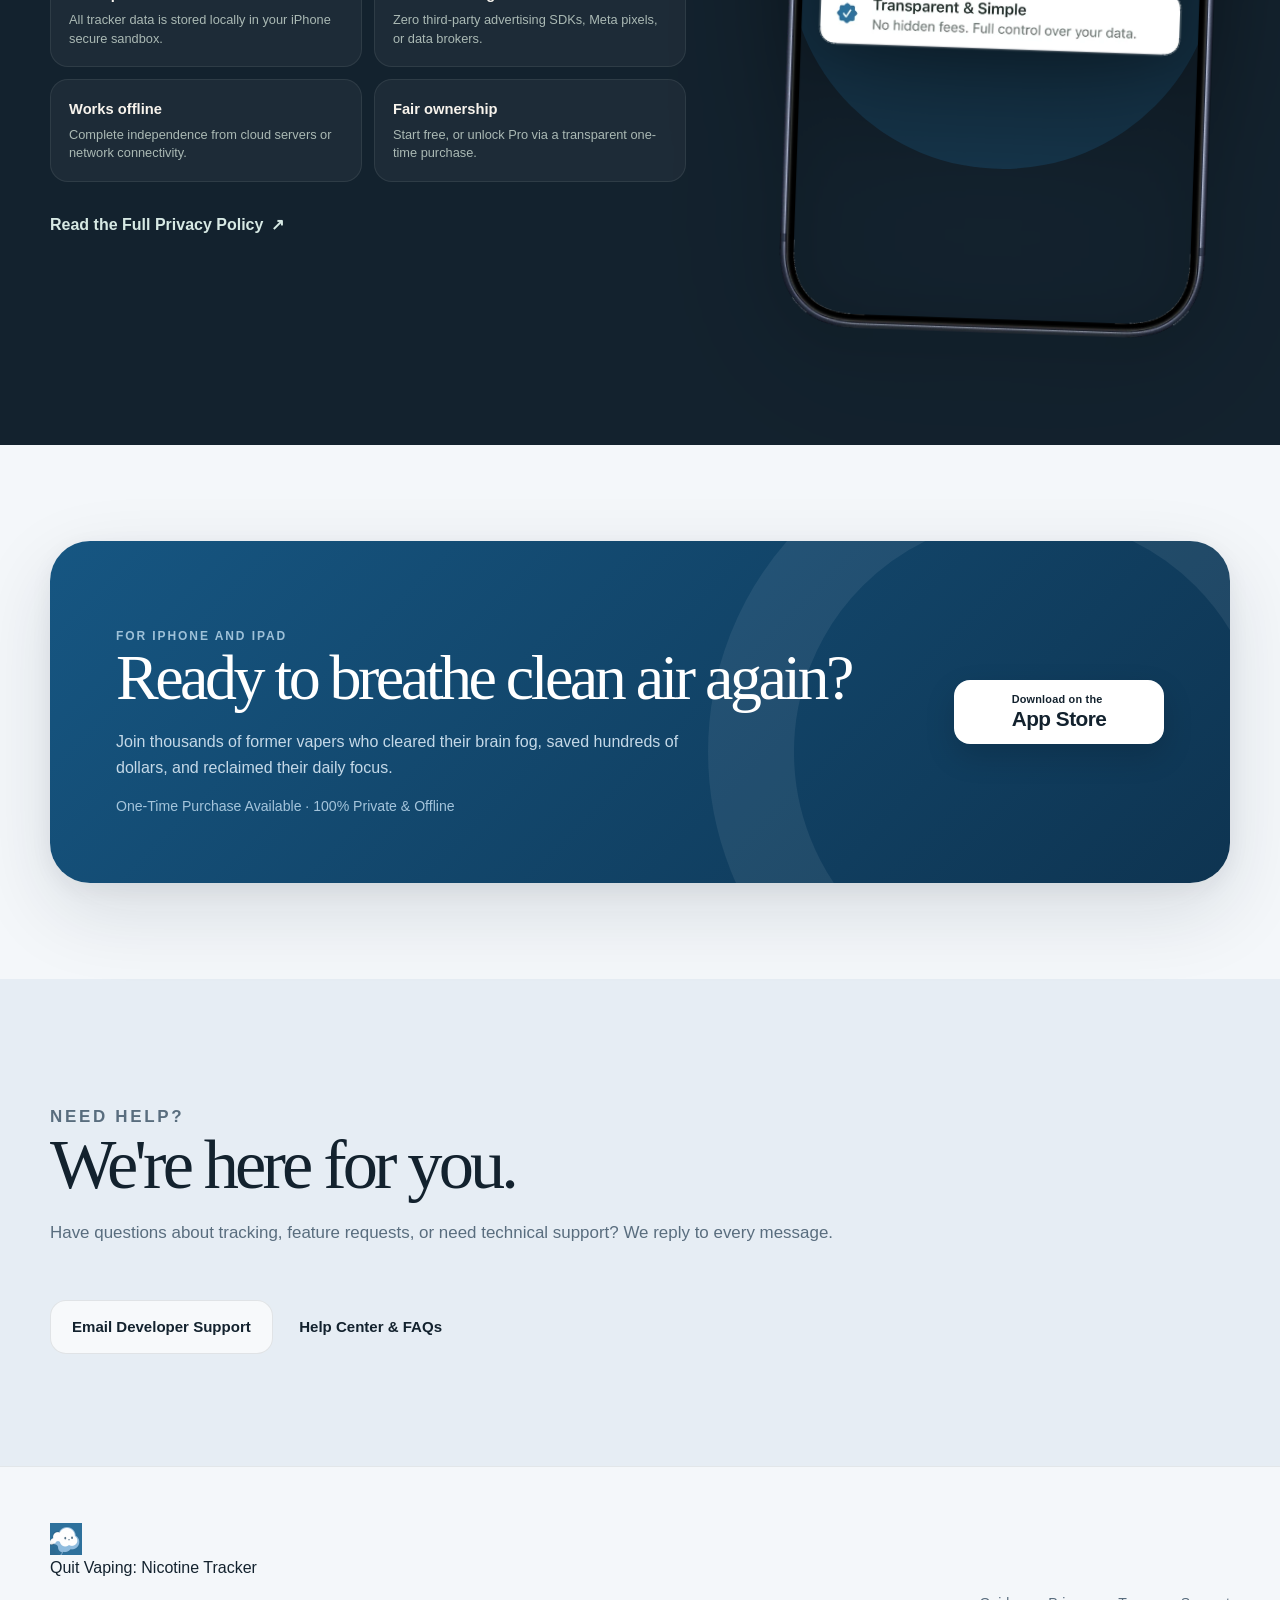
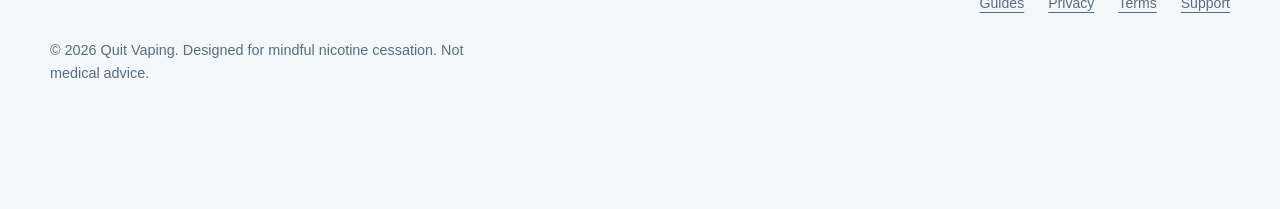
==== commit a180a2c8: "fix(website): overhaul screenshots with genuine transparent mockups, ocean orbit, and modern privacy" ====
--- a/index.html
+++ b/index.html
@@ -382,44 +382,44 @@
 
         <div class="story-gallery" role="list" aria-label="Quit Vaping App Store screenshots">
           <figure class="story-card" role="listitem">
-            <img src="assets/appstore/01-calm-progress.webp" alt="Quit Vaping Calm Progress main screen" width="900" height="1864" loading="lazy" decoding="async">
+            <img src="assets/appstore/01-calm-progress.webp" alt="Quit Vaping Calm Progress main screen" width="640" height="1137" loading="lazy" decoding="async">
             <figcaption>Daily Progress &amp; Streaks</figcaption>
           </figure>
           <figure class="story-card" role="listitem">
-            <img src="assets/appstore/04-milestones.webp" alt="Quit Vaping Body Recovery Timeline" width="900" height="1864" loading="lazy" decoding="async">
+            <img src="assets/appstore/02-body-recovery.webp" alt="Quit Vaping Body Recovery Timeline" width="640" height="1137" loading="lazy" decoding="async">
             <figcaption>Cellular Body Recovery</figcaption>
           </figure>
           <figure class="story-card" role="listitem">
-            <img src="assets/appstore/06-check-in.webp" alt="Quit Vaping 3-Minute Urge Surfing" width="900" height="1864" loading="lazy" decoding="async">
+            <img src="assets/appstore/03-urge-surfing.webp" alt="Quit Vaping 3-Minute Urge Surfing" width="640" height="1137" loading="lazy" decoding="async">
             <figcaption>3-Minute Craving SOS</figcaption>
           </figure>
           <figure class="story-card" role="listitem">
-            <img src="assets/appstore/08-savings.webp" alt="Quit Vaping Money Saved Calculator" width="900" height="1864" loading="lazy" decoding="async">
+            <img src="assets/appstore/04-savings.webp" alt="Quit Vaping Money Saved Calculator" width="640" height="1137" loading="lazy" decoding="async">
             <figcaption>Disposable Pod Savings</figcaption>
           </figure>
           <figure class="story-card" role="listitem">
-            <img src="assets/appstore/03-calendar.webp" alt="Quit Vaping Progress Calendar" width="900" height="1864" loading="lazy" decoding="async">
+            <img src="assets/appstore/05-milestones.webp" alt="Quit Vaping Milestone Badges and Consistency" width="640" height="1137" loading="lazy" decoding="async">
+            <figcaption>Milestones &amp; Badges</figcaption>
+          </figure>
+          <figure class="story-card" role="listitem">
+            <img src="assets/appstore/06-calendar.webp" alt="Quit Vaping Progress Calendar" width="640" height="1137" loading="lazy" decoding="async">
             <figcaption>Visual Month Calendar</figcaption>
           </figure>
           <figure class="story-card" role="listitem">
-            <img src="assets/appstore/07-check-in.webp" alt="Quit Vaping Daily Check-In" width="900" height="1864" loading="lazy" decoding="async">
+            <img src="assets/appstore/07-check-in.webp" alt="Quit Vaping Daily Check-In" width="640" height="1137" loading="lazy" decoding="async">
             <figcaption>Anti-Shame Check-In</figcaption>
           </figure>
           <figure class="story-card" role="listitem">
-            <img src="assets/appstore/05-private.webp" alt="Quit Vaping Local-First Privacy" width="900" height="1864" loading="lazy" decoding="async">
+            <img src="assets/appstore/08-privacy.webp" alt="Quit Vaping Local-First Privacy" width="640" height="1137" loading="lazy" decoding="async">
             <figcaption>100% On-Device Privacy</figcaption>
           </figure>
           <figure class="story-card" role="listitem">
-            <img src="assets/appstore/07-dark-mode.webp" alt="Quit Vaping OLED Dark Mode" width="900" height="1864" loading="lazy" decoding="async">
+            <img src="assets/appstore/09-dark-mode.webp" alt="Quit Vaping OLED Dark Mode" width="640" height="1137" loading="lazy" decoding="async">
             <figcaption>Focused Dark Mode</figcaption>
           </figure>
           <figure class="story-card" role="listitem">
-            <img src="assets/appstore/09-streak.webp" alt="Quit Vaping Consistency Streak" width="900" height="1864" loading="lazy" decoding="async">
+            <img src="assets/appstore/10-streak.webp" alt="Quit Vaping Consistency Streak Tracker" width="640" height="1137" loading="lazy" decoding="async">
             <figcaption>Consistency Streak</figcaption>
-          </figure>
-          <figure class="story-card" role="listitem">
-            <img src="assets/appstore/10-sober-clock.webp" alt="Quit Vaping Real-time Nicotine Clock" width="900" height="1864" loading="lazy" decoding="async">
-            <figcaption>Live Vape-Free Clock</figcaption>
           </figure>
         </div>
       </section>
@@ -450,26 +450,21 @@
 
       <!-- Privacy Section -->
       <section class="section privacy-section" id="privacy">
-        <div class="container">
-          <div class="privacy-card">
-            <div class="privacy-copy">
-              <p class="eyebrow">Privacy First</p>
-              <h2>Your quit journey belongs to you alone.</h2>
-              <p>We believe sensitive health decisions should never be monetized through data harvesting or social pressure. Quit Vaping is built with an ironclad local-first architecture:</p>
-              <ul class="privacy-checklist">
-                <li><strong>No account creation:</strong> No email, password, or Apple ID sign-in required to track your progress.</li>
-                <li><strong>Zero third-party tracking:</strong> No advertising trackers, Meta pixels, or predatory SDKs.</li>
-                <li><strong>100% on-device storage:</strong> All check-ins and notes stay locked in your device's sandbox.</li>
-                <li><strong>Works offline:</strong> Complete independence from network connections or cloud downtime.</li>
-              </ul>
-              <div class="privacy-links">
-                <a href="privacy.html">Read Full Privacy Policy →</a>
-                <a href="terms.html">Terms of Service →</a>
-              </div>
-            </div>
-            <div class="privacy-visual">
-              <img src="assets/screens/11-privacy-light.webp" alt="Quit Vaping Privacy Details screen showing on-device local storage guarantees" width="400" height="868" loading="lazy">
-            </div>
+        <div class="privacy-grid container">
+          <div class="privacy-copy">
+            <p class="eyebrow">Private by design</p>
+            <h2>Your quit journey belongs to you alone.</h2>
+            <p>Quit Vaping is built with an ironclad local-first architecture. Your profile, check-ins, pod lifespan, and savings history stay strictly on your device.</p>
+            <div class="assurance-list">
+              <div><strong>100% private</strong><span>All tracker data is stored locally in your iPhone secure sandbox.</span></div>
+              <div><strong>No ad tracking</strong><span>Zero third-party advertising SDKs, Meta pixels, or data brokers.</span></div>
+              <div><strong>Works offline</strong><span>Complete independence from cloud servers or network connectivity.</span></div>
+              <div><strong>Fair ownership</strong><span>Start free, or unlock Pro via a transparent one-time purchase.</span></div>
+            </div>
+            <a class="text-link" href="privacy.html">Read the Full Privacy Policy <span aria-hidden="true">↗</span></a>
+          </div>
+          <div class="privacy-phone-wrap">
+            <img class="privacy-phone" src="assets/screens/11-privacy-light.webp" alt="Quit Vaping 100% on-device privacy guarantee" width="540" height="1174" loading="lazy" decoding="async">
           </div>
         </div>
       </section>
--- a/styles.css
+++ b/styles.css
@@ -318,7 +318,7 @@
   width: 470px;
   height: 470px;
   border-radius: 44% 56% 60% 40% / 44% 44% 56% 56%;
-  background: linear-gradient(145deg, rgba(184, 198, 184, 0.72), rgba(234, 223, 210, 0.82));
+  background: linear-gradient(145deg, rgba(35, 124, 182, 0.22), rgba(224, 236, 245, 0.65));
   transform: rotate(-7deg);
 }
 
@@ -1142,9 +1142,10 @@
   width: min(430px, 94%);
   max-width: 100%;
   height: auto;
-  border: 8px solid #111412;
-  border-radius: 52px;
-  box-shadow: 0 36px 84px rgba(0, 0, 0, 0.34);
+  border: none;
+  border-radius: 0;
+  background: transparent;
+  filter: drop-shadow(0 32px 72px rgba(0, 0, 0, 0.45)) drop-shadow(0 10px 24px rgba(0, 0, 0, 0.25));
   transform: rotate(2deg);
 }
 
@@ -1552,8 +1553,8 @@
 
   .privacy-phone {
     width: min(clamp(320px, 35vw, 400px), 84%);
-    border-width: 7px;
-    border-radius: 48px;
+    border: none;
+    border-radius: 0;
     aspect-ratio: 540 / 1174;
     height: auto;
   }
@@ -1699,7 +1700,8 @@
 
   .privacy-phone {
     width: 275px;
-    border-radius: 46px;
+    border: none;
+    border-radius: 0;
     transform: none;
   }
 
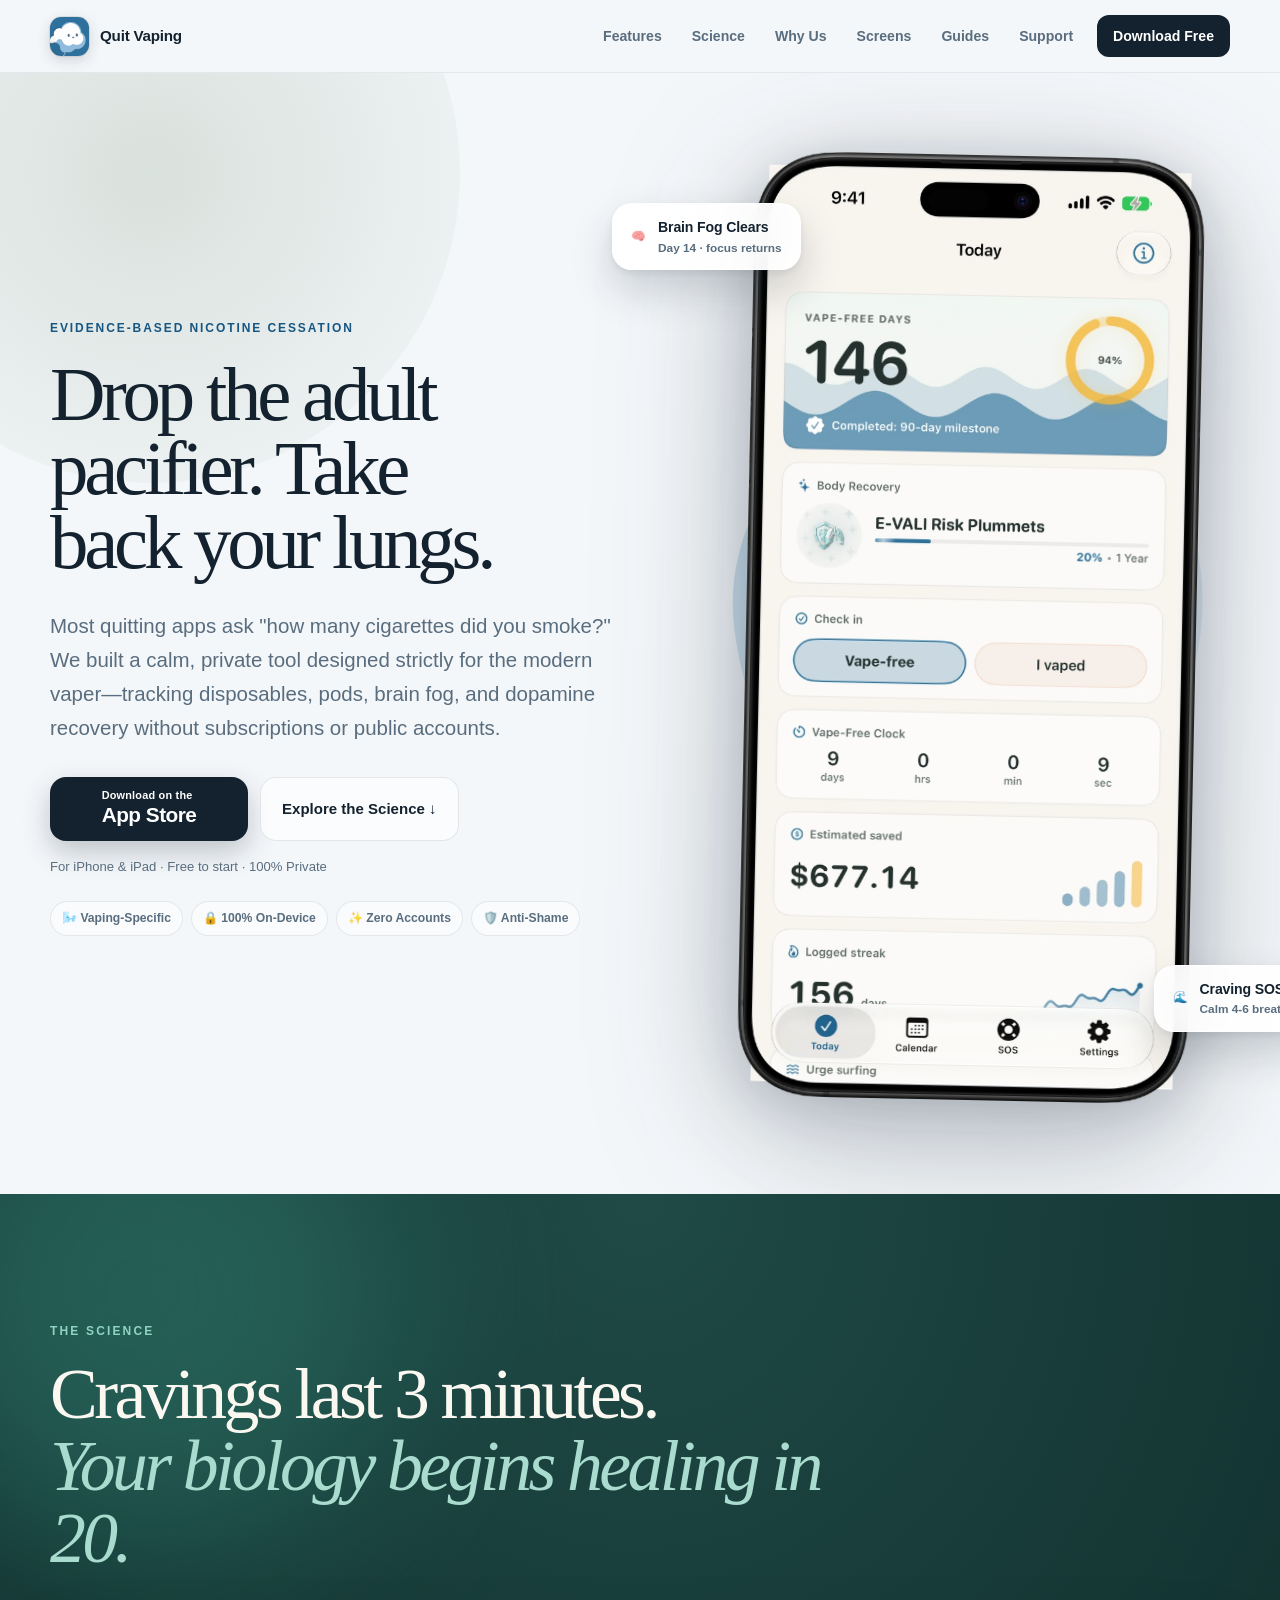
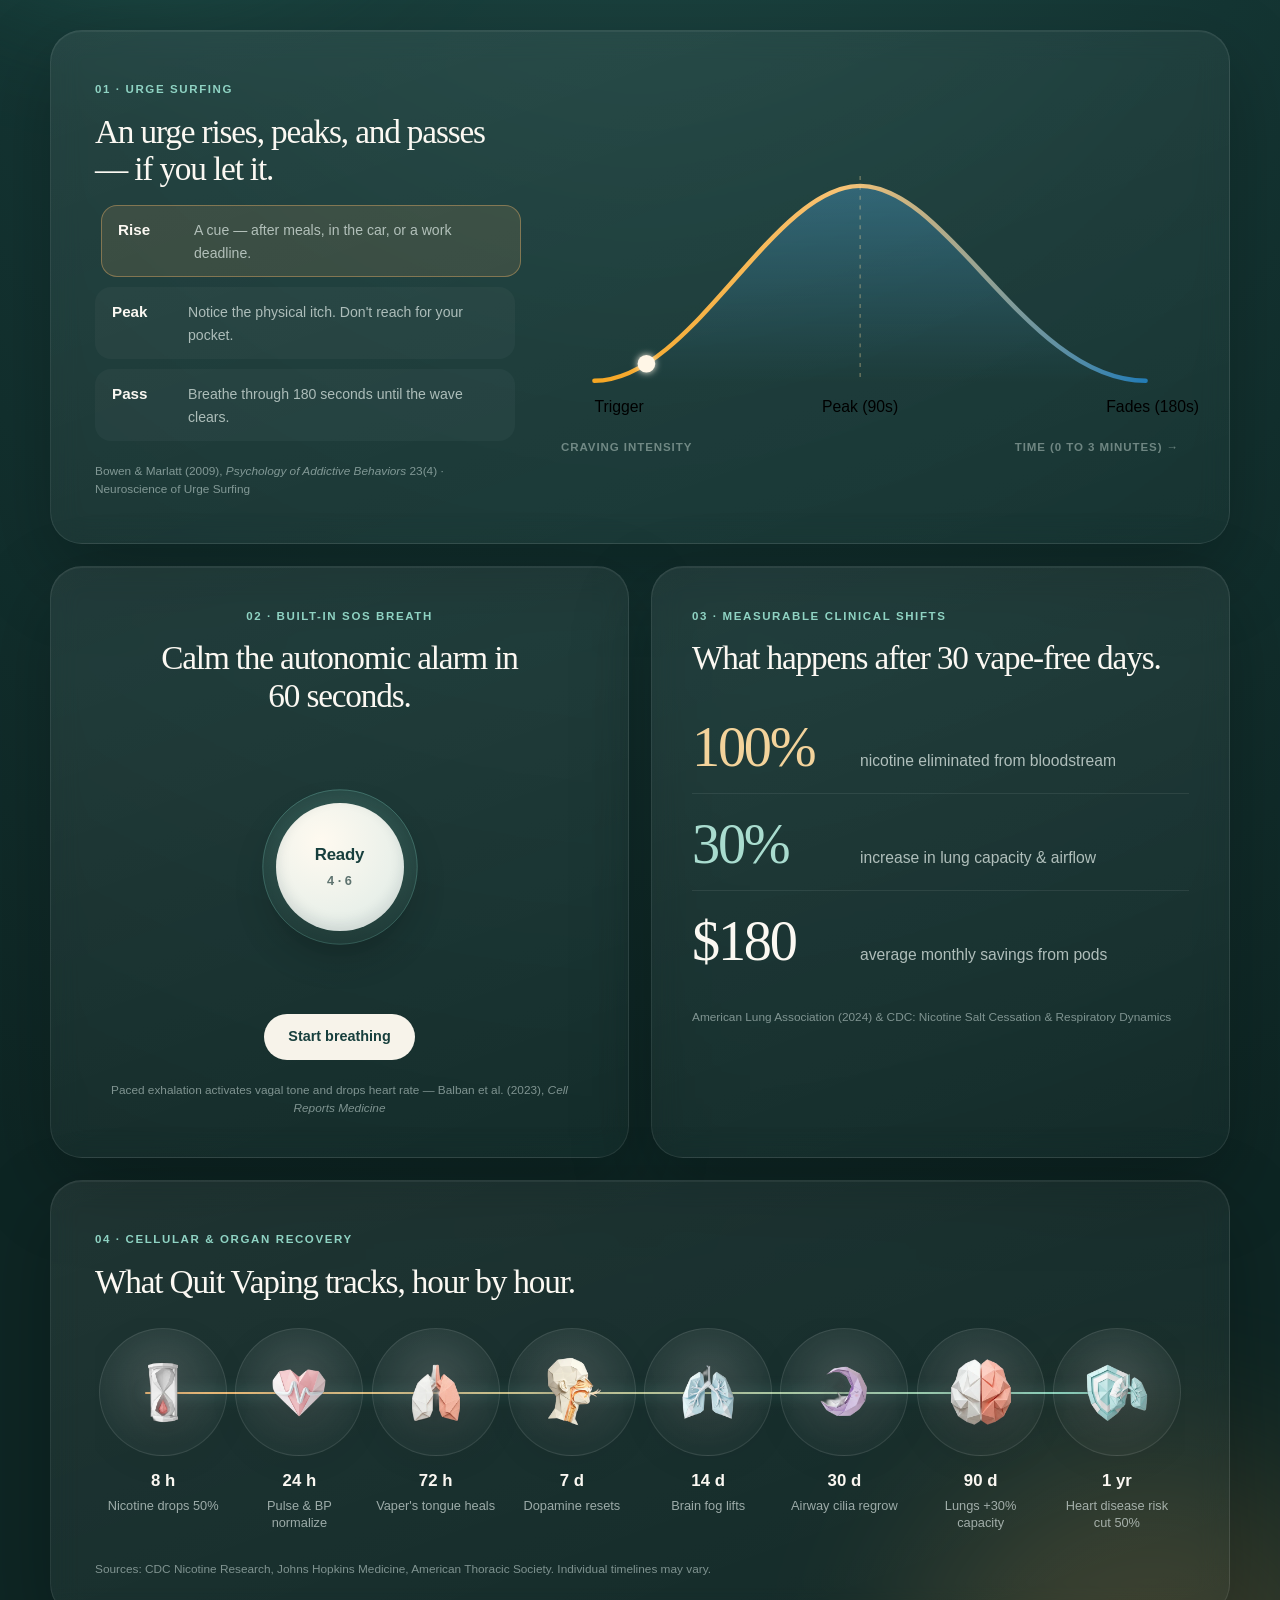
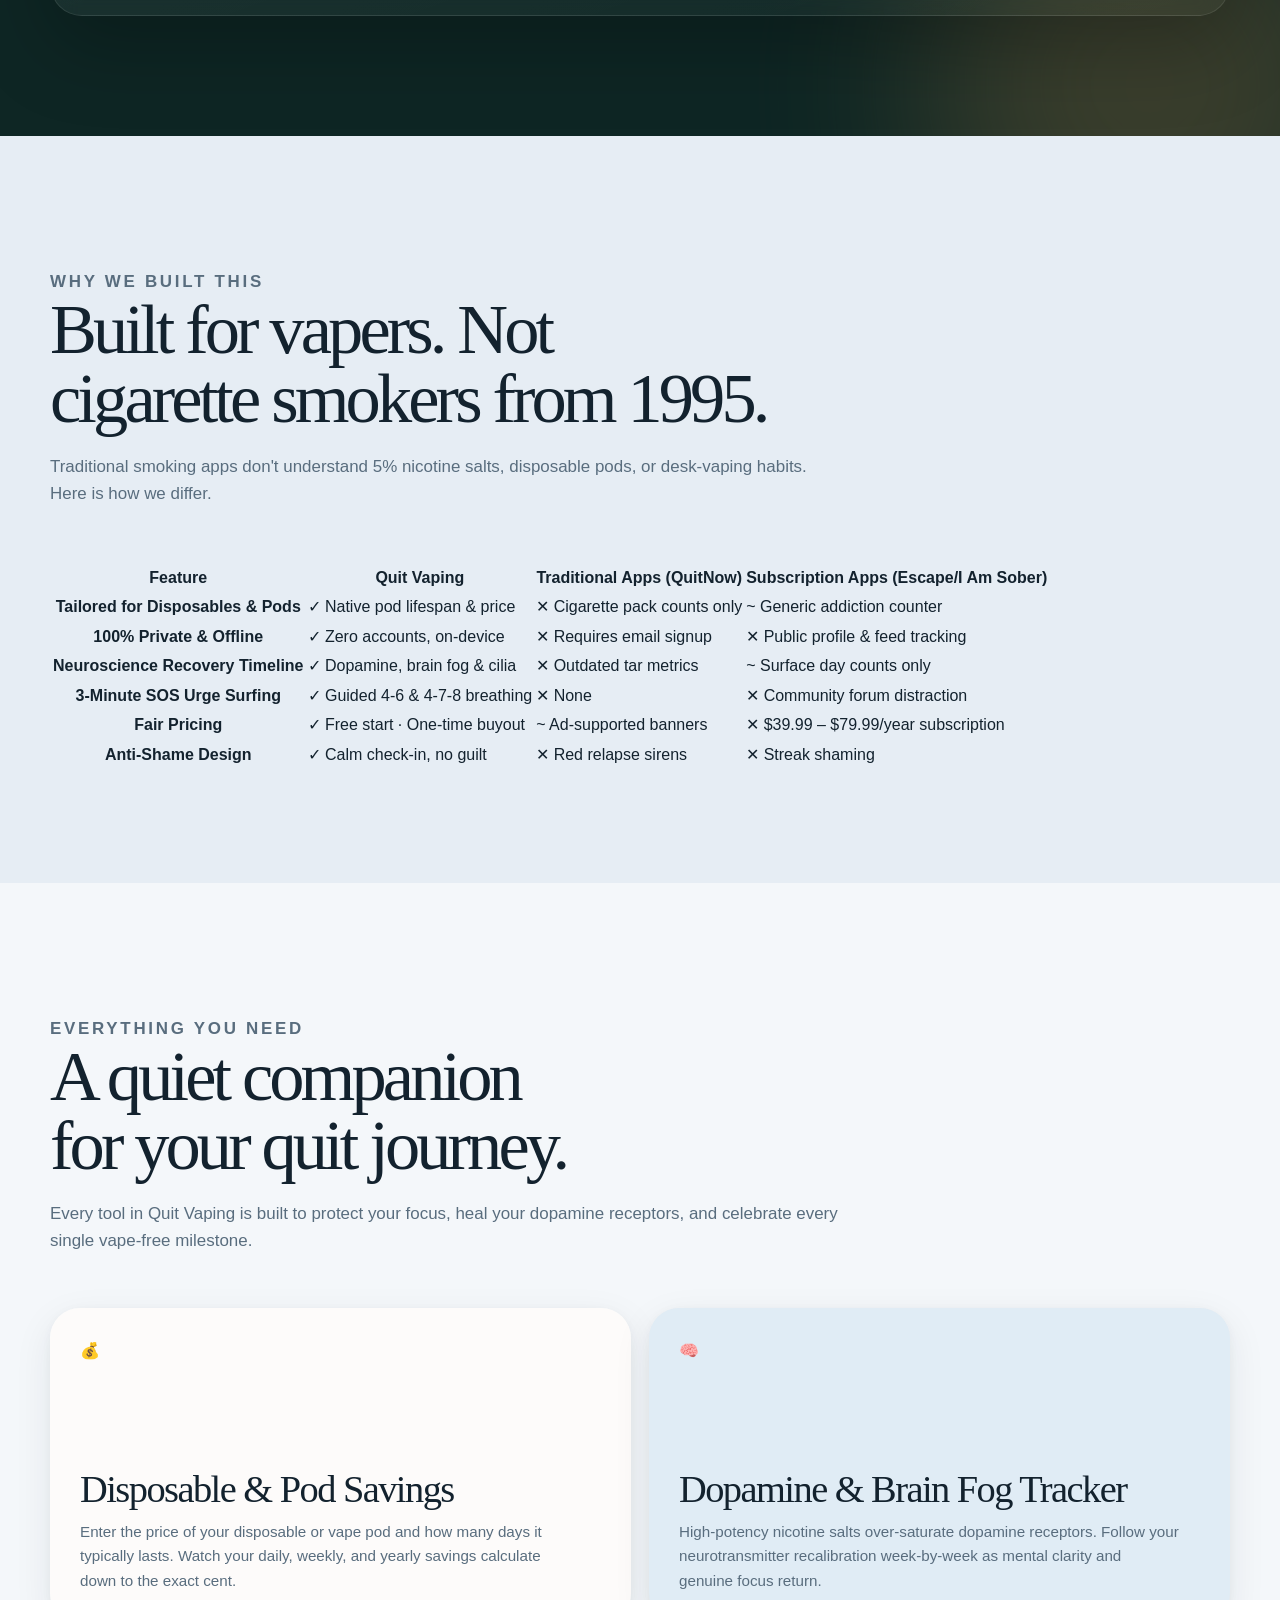
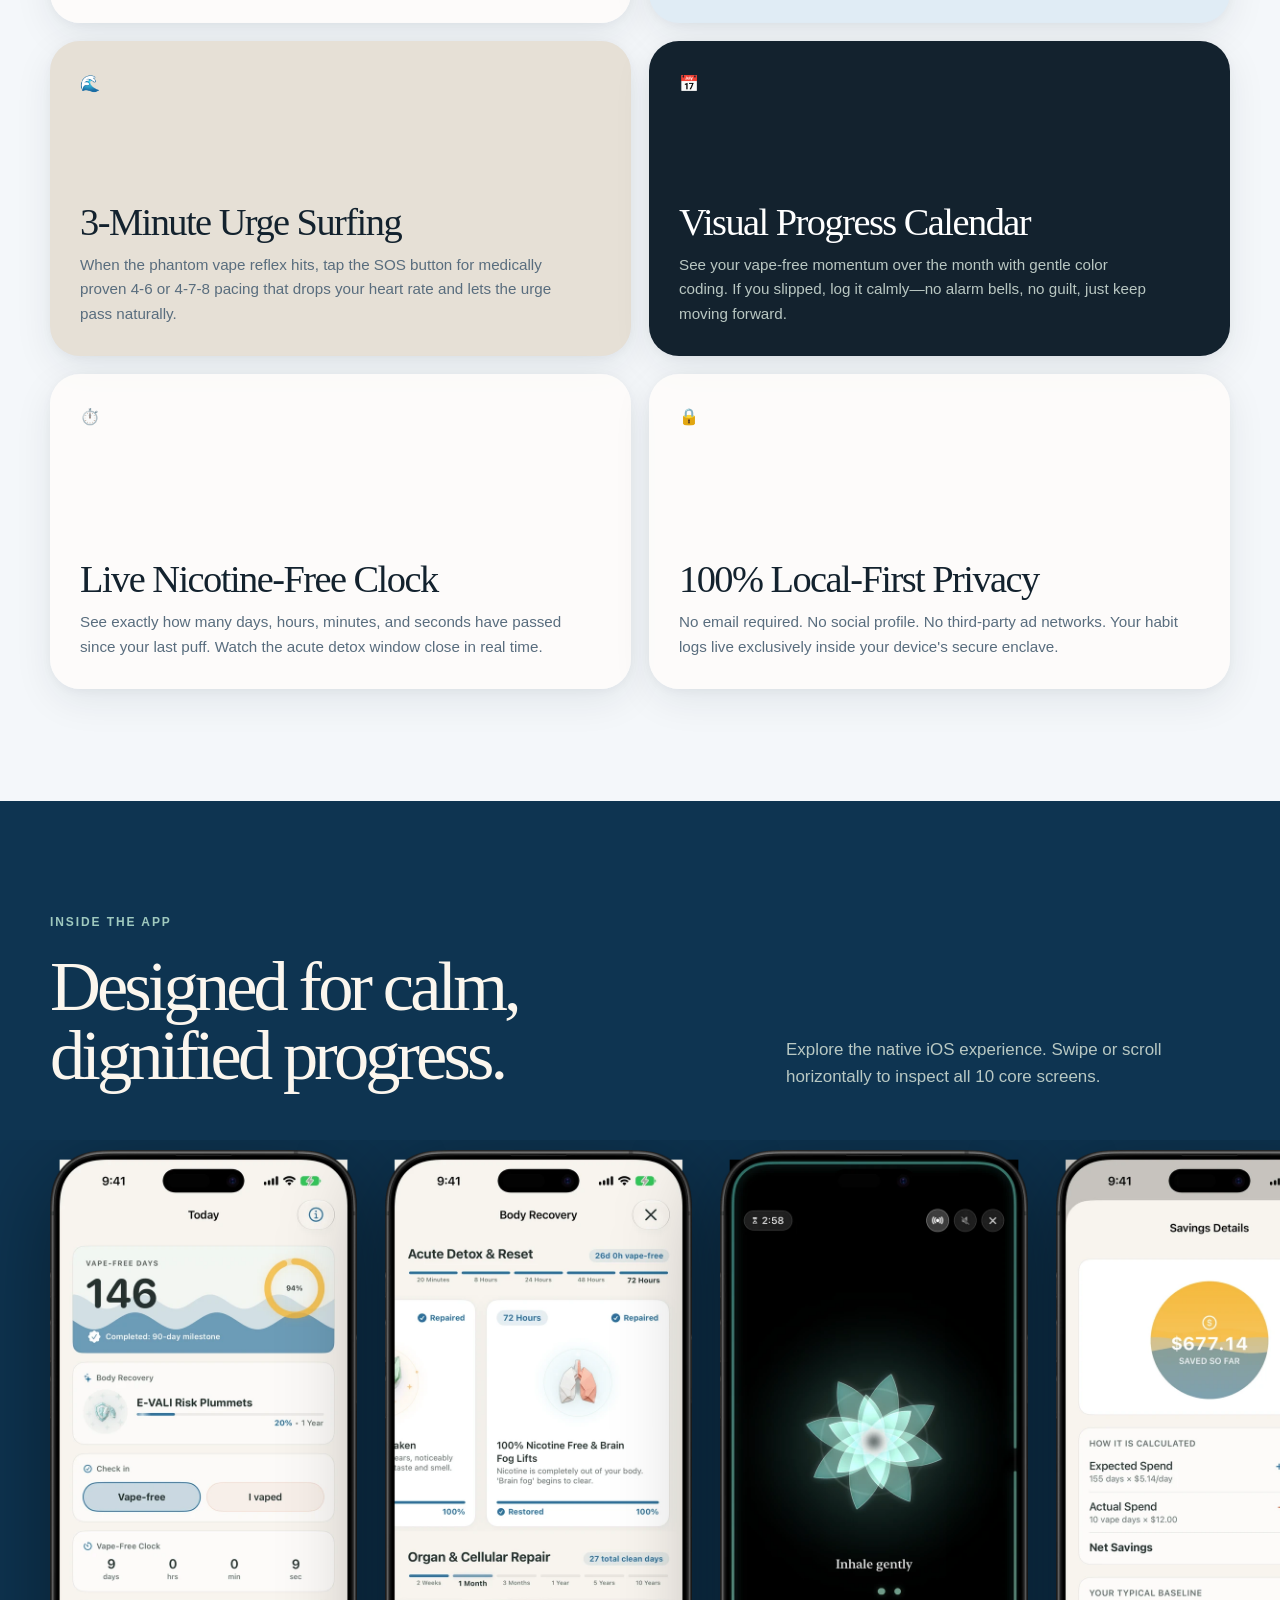
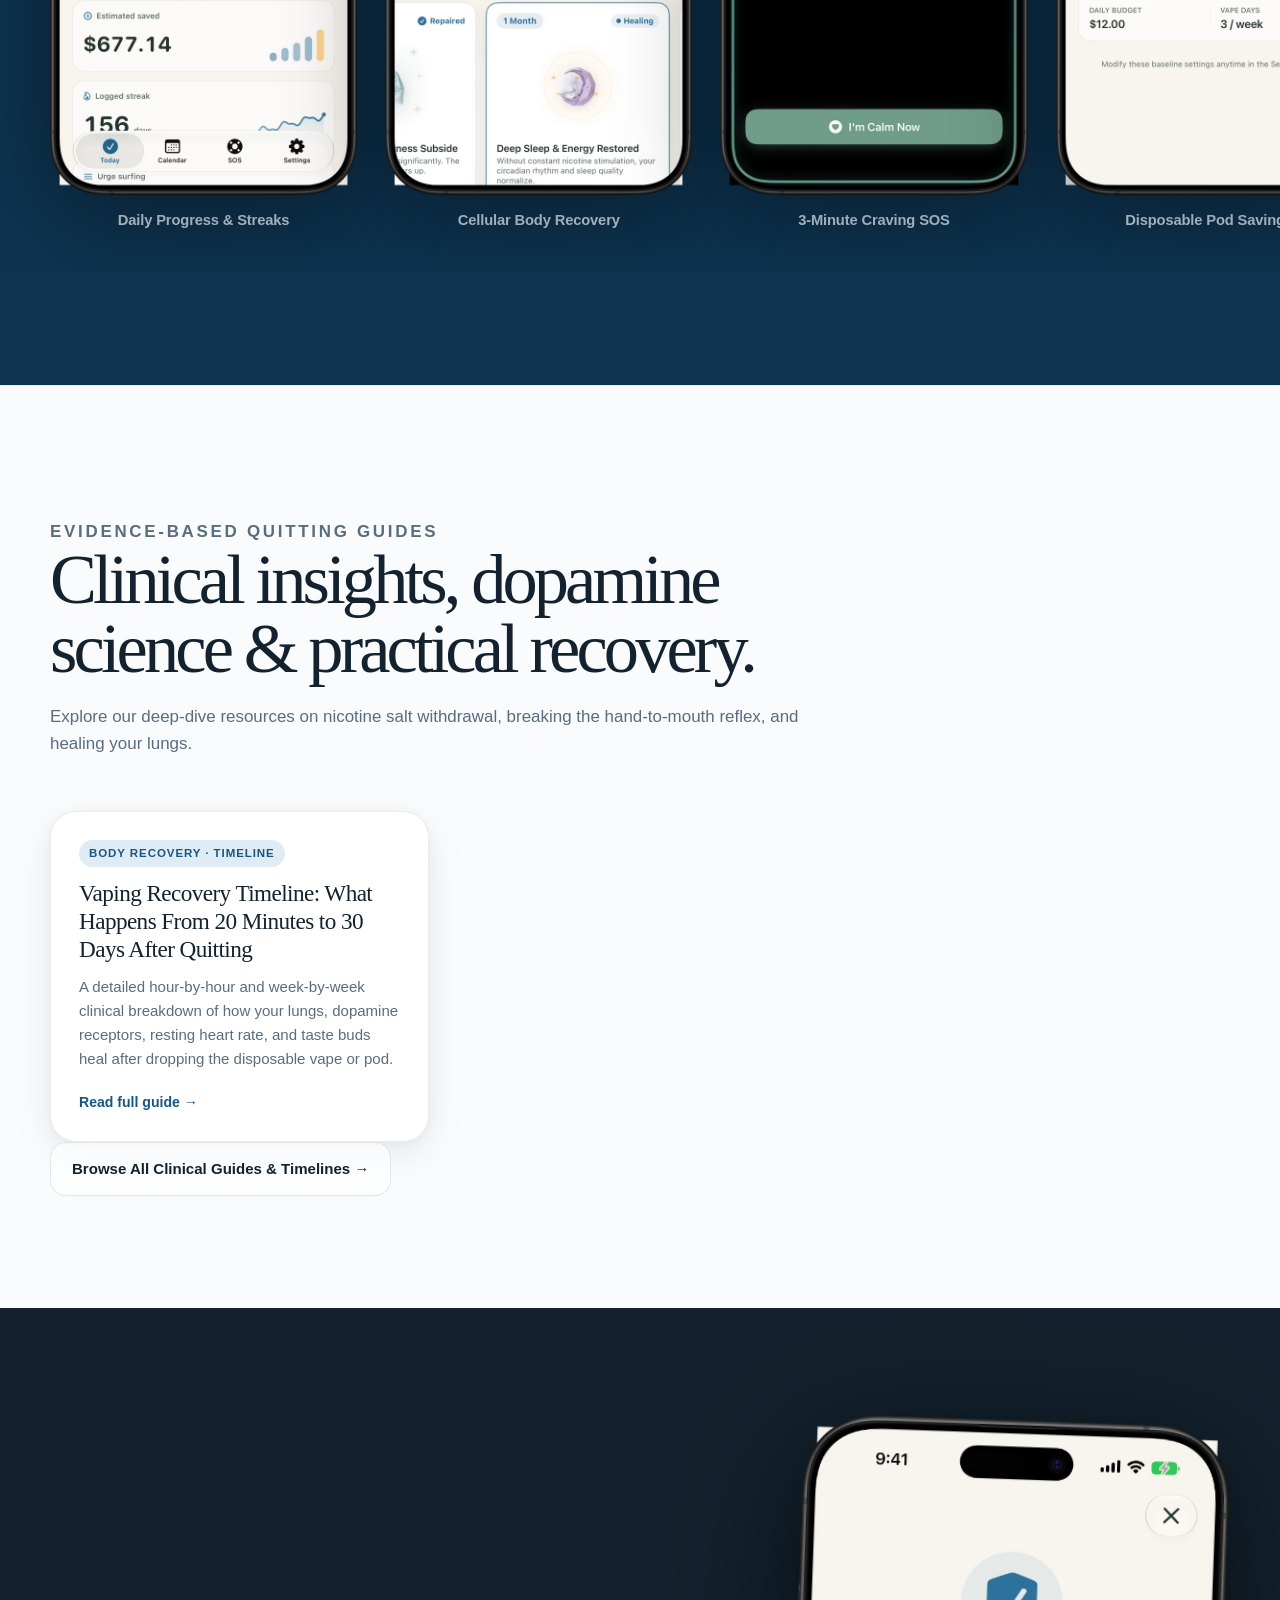
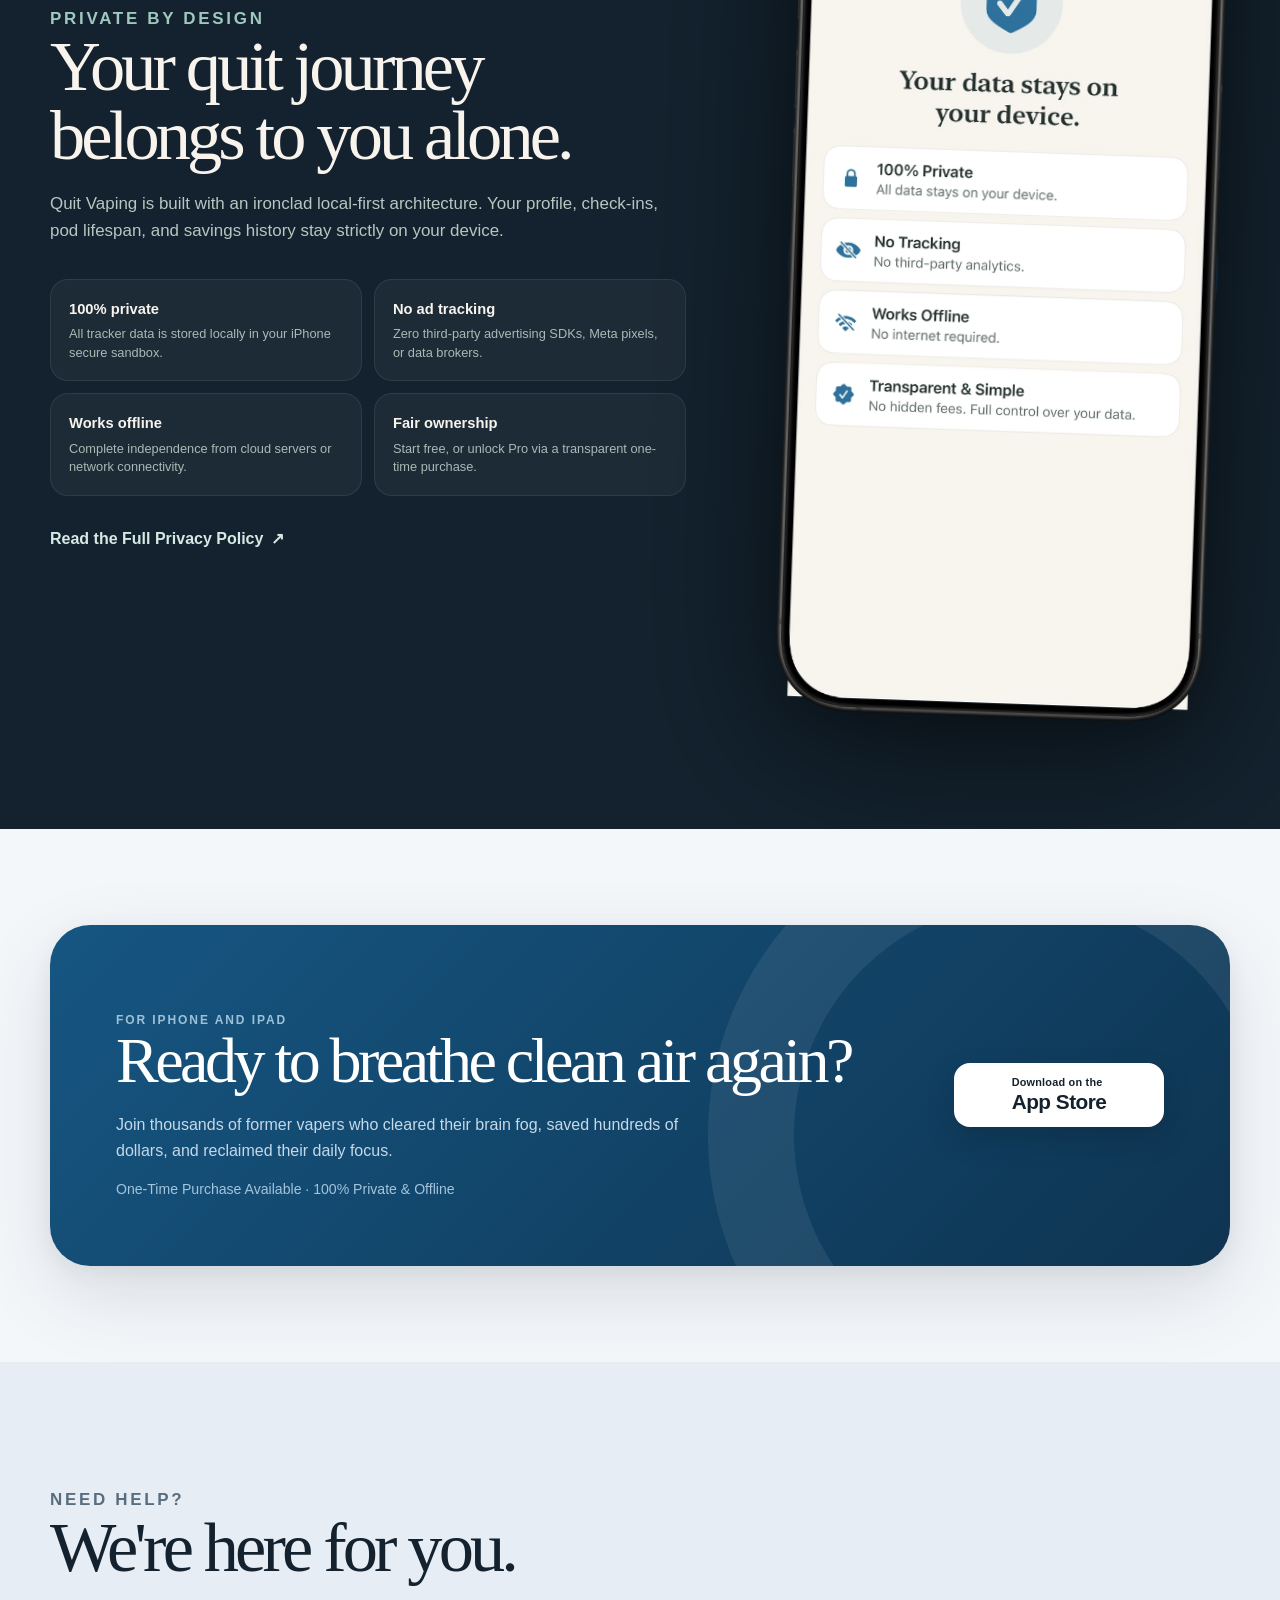
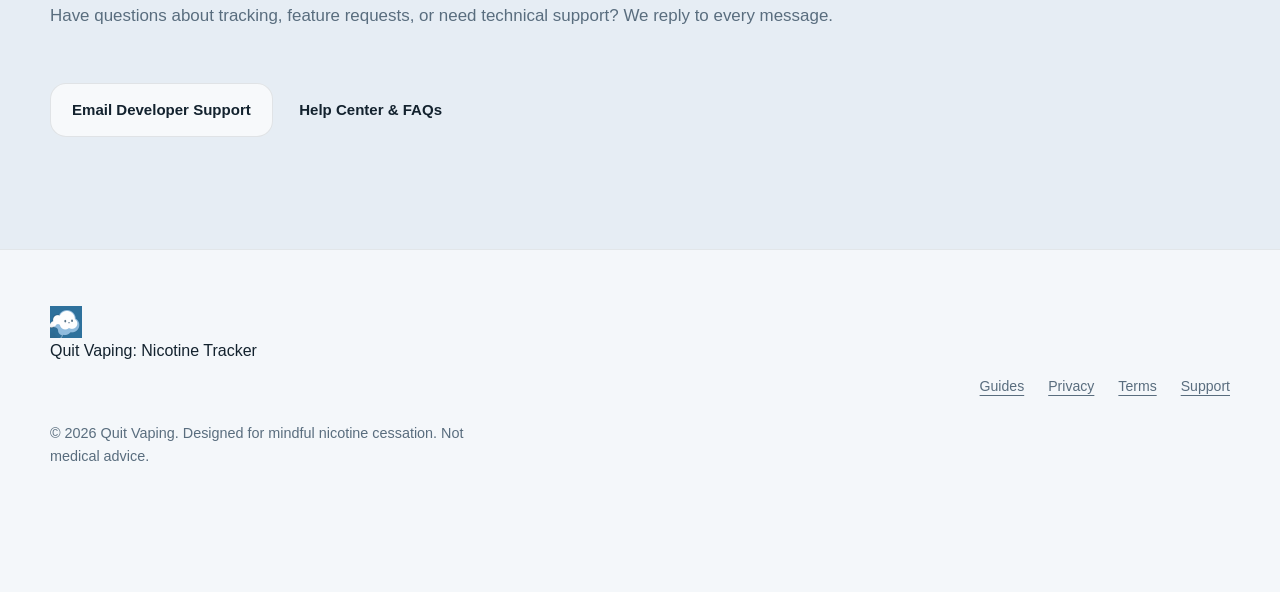
==== commit 9ab89491: "fix(mockups): composite raw simulator captures onto official Apple titanium frame template for flawl" ====
--- a/index.html
+++ b/index.html
@@ -128,7 +128,7 @@
           <div class="hero-visual" aria-label="Quit Vaping Today screen preview">
             <div class="hero-orbit" aria-hidden="true"></div>
             <div class="hero-phone-container">
-              <img class="hero-phone" src="assets/screens/hero-today-recovery.webp" alt="Quit Vaping Today screen showing vape-free days, check-in controls, body recovery timeline, savings estimate, and streak" width="540" height="1174" fetchpriority="high">
+              <img class="hero-phone" src="assets/screens/hero-today-recovery.webp" alt="Quit Vaping Today screen showing vape-free days, check-in controls, body recovery timeline, savings estimate, and streak" width="720" height="1512" fetchpriority="high">
               <div class="hero-floating-card hero-floating-rem" aria-hidden="true">
                 <span class="floating-icon">🧠</span>
                 <div>
@@ -382,43 +382,43 @@
 
         <div class="story-gallery" role="list" aria-label="Quit Vaping App Store screenshots">
           <figure class="story-card" role="listitem">
-            <img src="assets/appstore/01-calm-progress.webp" alt="Quit Vaping Calm Progress main screen" width="640" height="1137" loading="lazy" decoding="async">
+            <img src="assets/appstore/01-calm-progress.webp" alt="Quit Vaping Calm Progress main screen" width="640" height="1344" loading="lazy" decoding="async">
             <figcaption>Daily Progress &amp; Streaks</figcaption>
           </figure>
           <figure class="story-card" role="listitem">
-            <img src="assets/appstore/02-body-recovery.webp" alt="Quit Vaping Body Recovery Timeline" width="640" height="1137" loading="lazy" decoding="async">
+            <img src="assets/appstore/02-body-recovery.webp" alt="Quit Vaping Body Recovery Timeline" width="640" height="1344" loading="lazy" decoding="async">
             <figcaption>Cellular Body Recovery</figcaption>
           </figure>
           <figure class="story-card" role="listitem">
-            <img src="assets/appstore/03-urge-surfing.webp" alt="Quit Vaping 3-Minute Urge Surfing" width="640" height="1137" loading="lazy" decoding="async">
+            <img src="assets/appstore/03-urge-surfing.webp" alt="Quit Vaping 3-Minute Urge Surfing" width="640" height="1344" loading="lazy" decoding="async">
             <figcaption>3-Minute Craving SOS</figcaption>
           </figure>
           <figure class="story-card" role="listitem">
-            <img src="assets/appstore/04-savings.webp" alt="Quit Vaping Money Saved Calculator" width="640" height="1137" loading="lazy" decoding="async">
+            <img src="assets/appstore/04-savings.webp" alt="Quit Vaping Money Saved Calculator" width="640" height="1344" loading="lazy" decoding="async">
             <figcaption>Disposable Pod Savings</figcaption>
           </figure>
           <figure class="story-card" role="listitem">
-            <img src="assets/appstore/05-milestones.webp" alt="Quit Vaping Milestone Badges and Consistency" width="640" height="1137" loading="lazy" decoding="async">
+            <img src="assets/appstore/05-milestones.webp" alt="Quit Vaping Milestone Badges and Consistency" width="640" height="1344" loading="lazy" decoding="async">
             <figcaption>Milestones &amp; Badges</figcaption>
           </figure>
           <figure class="story-card" role="listitem">
-            <img src="assets/appstore/06-calendar.webp" alt="Quit Vaping Progress Calendar" width="640" height="1137" loading="lazy" decoding="async">
+            <img src="assets/appstore/06-calendar.webp" alt="Quit Vaping Progress Calendar" width="640" height="1344" loading="lazy" decoding="async">
             <figcaption>Visual Month Calendar</figcaption>
           </figure>
           <figure class="story-card" role="listitem">
-            <img src="assets/appstore/07-check-in.webp" alt="Quit Vaping Daily Check-In" width="640" height="1137" loading="lazy" decoding="async">
+            <img src="assets/appstore/07-check-in.webp" alt="Quit Vaping Daily Check-In" width="640" height="1344" loading="lazy" decoding="async">
             <figcaption>Anti-Shame Check-In</figcaption>
           </figure>
           <figure class="story-card" role="listitem">
-            <img src="assets/appstore/08-privacy.webp" alt="Quit Vaping Local-First Privacy" width="640" height="1137" loading="lazy" decoding="async">
+            <img src="assets/appstore/08-privacy.webp" alt="Quit Vaping Local-First Privacy" width="640" height="1344" loading="lazy" decoding="async">
             <figcaption>100% On-Device Privacy</figcaption>
           </figure>
           <figure class="story-card" role="listitem">
-            <img src="assets/appstore/09-dark-mode.webp" alt="Quit Vaping OLED Dark Mode" width="640" height="1137" loading="lazy" decoding="async">
+            <img src="assets/appstore/09-dark-mode.webp" alt="Quit Vaping OLED Dark Mode" width="640" height="1344" loading="lazy" decoding="async">
             <figcaption>Focused Dark Mode</figcaption>
           </figure>
           <figure class="story-card" role="listitem">
-            <img src="assets/appstore/10-streak.webp" alt="Quit Vaping Consistency Streak Tracker" width="640" height="1137" loading="lazy" decoding="async">
+            <img src="assets/appstore/10-streak.webp" alt="Quit Vaping Consistency Streak Tracker" width="640" height="1344" loading="lazy" decoding="async">
             <figcaption>Consistency Streak</figcaption>
           </figure>
         </div>
@@ -464,7 +464,7 @@
             <a class="text-link" href="privacy.html">Read the Full Privacy Policy <span aria-hidden="true">↗</span></a>
           </div>
           <div class="privacy-phone-wrap">
-            <img class="privacy-phone" src="assets/screens/11-privacy-light.webp" alt="Quit Vaping 100% on-device privacy guarantee" width="540" height="1174" loading="lazy" decoding="async">
+            <img class="privacy-phone" src="assets/screens/11-privacy-light.webp" alt="Quit Vaping 100% on-device privacy guarantee" width="720" height="1512" loading="lazy" decoding="async">
           </div>
         </div>
       </section>
--- a/styles.css
+++ b/styles.css
@@ -1512,7 +1512,6 @@
     width: min(clamp(340px, 38vw, 420px), 84%);
     border: none;
     border-radius: 0;
-    aspect-ratio: 540 / 1174;
     height: auto;
   }
 
@@ -1555,7 +1554,6 @@
     width: min(clamp(320px, 35vw, 400px), 84%);
     border: none;
     border-radius: 0;
-    aspect-ratio: 540 / 1174;
     height: auto;
   }
 
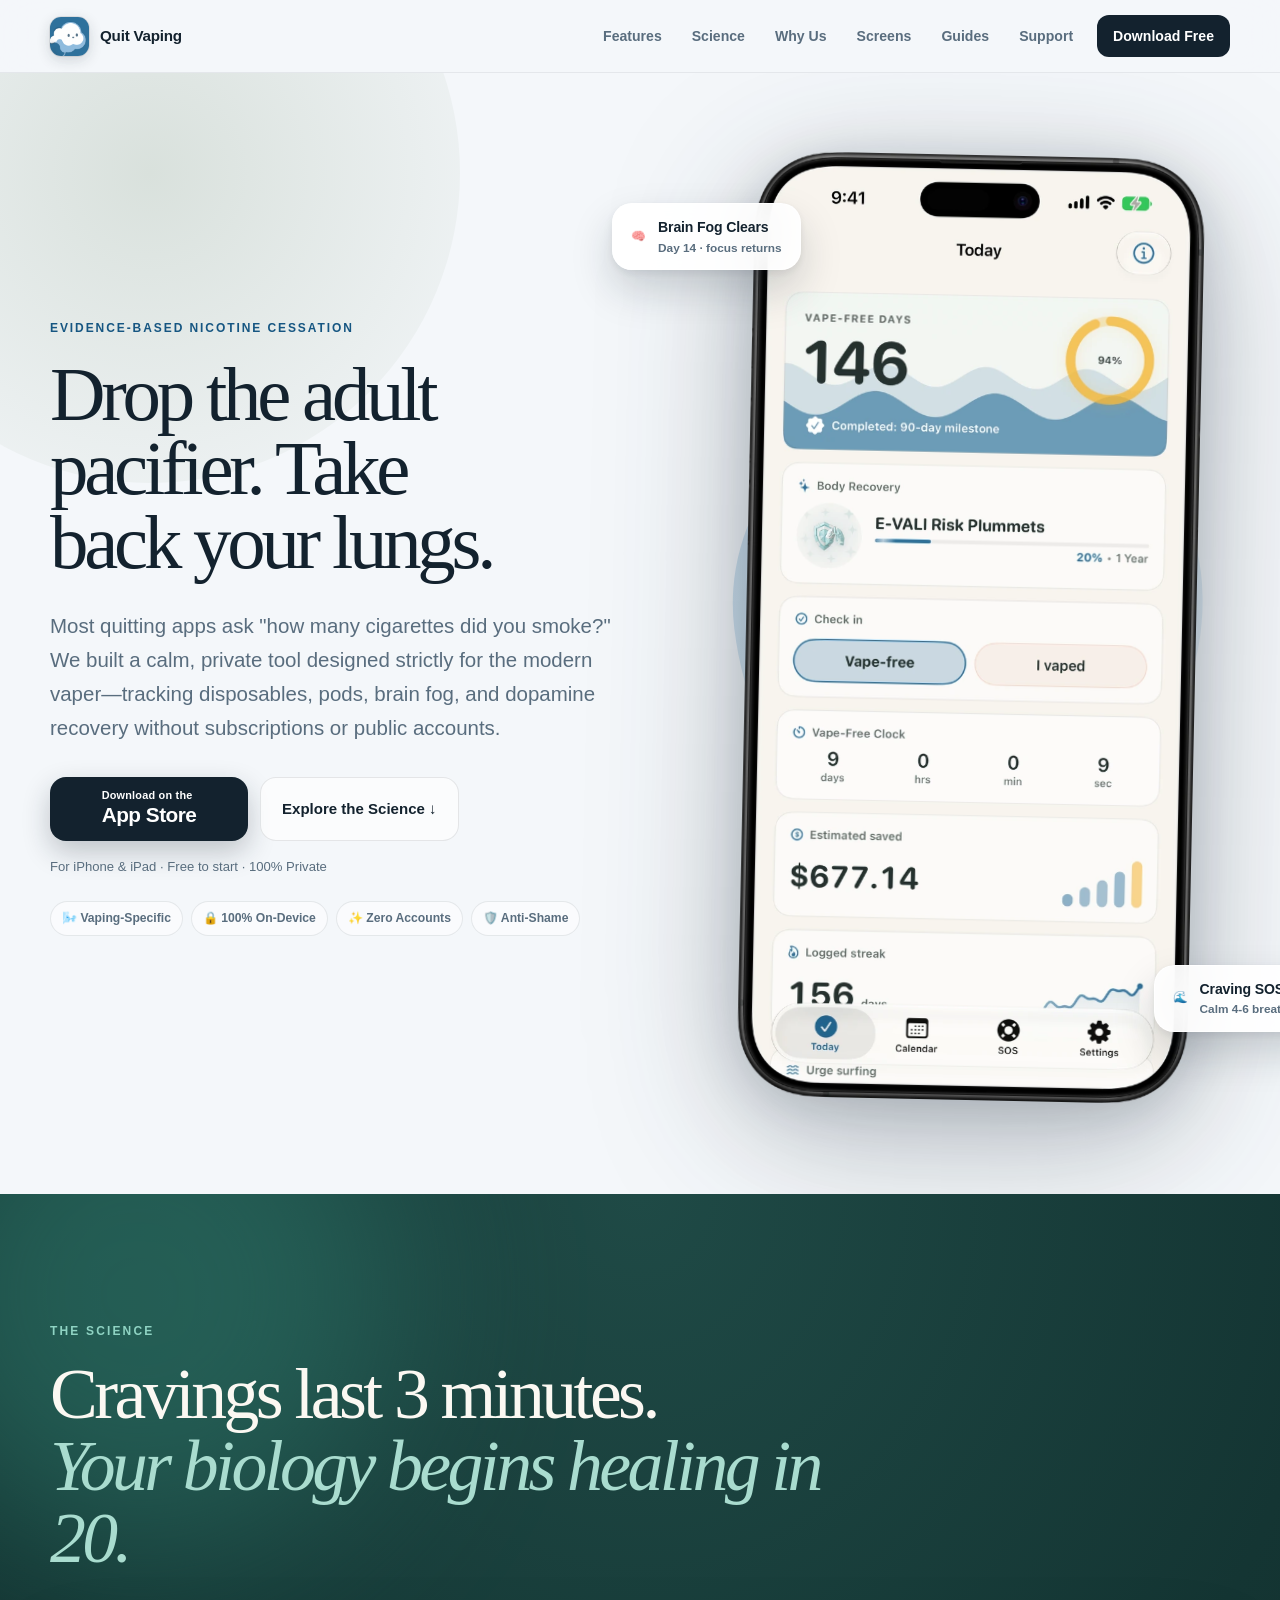
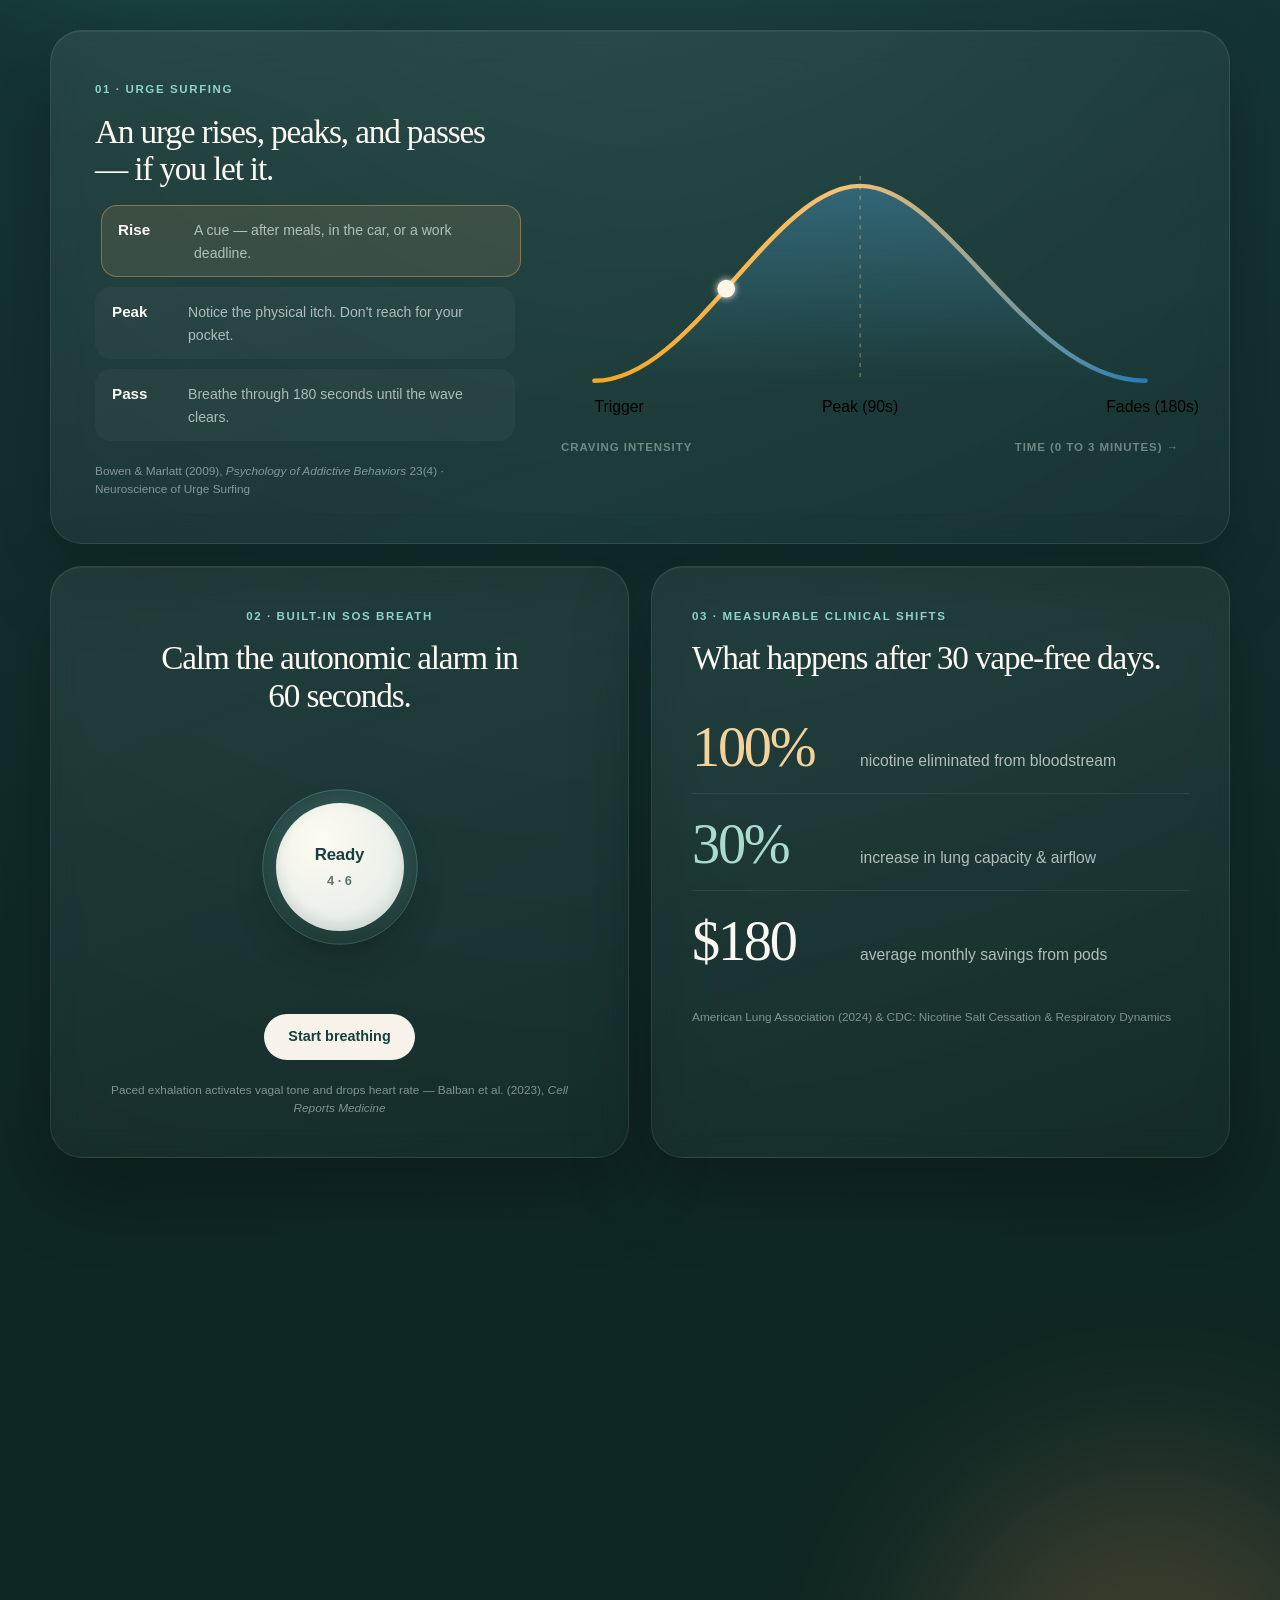
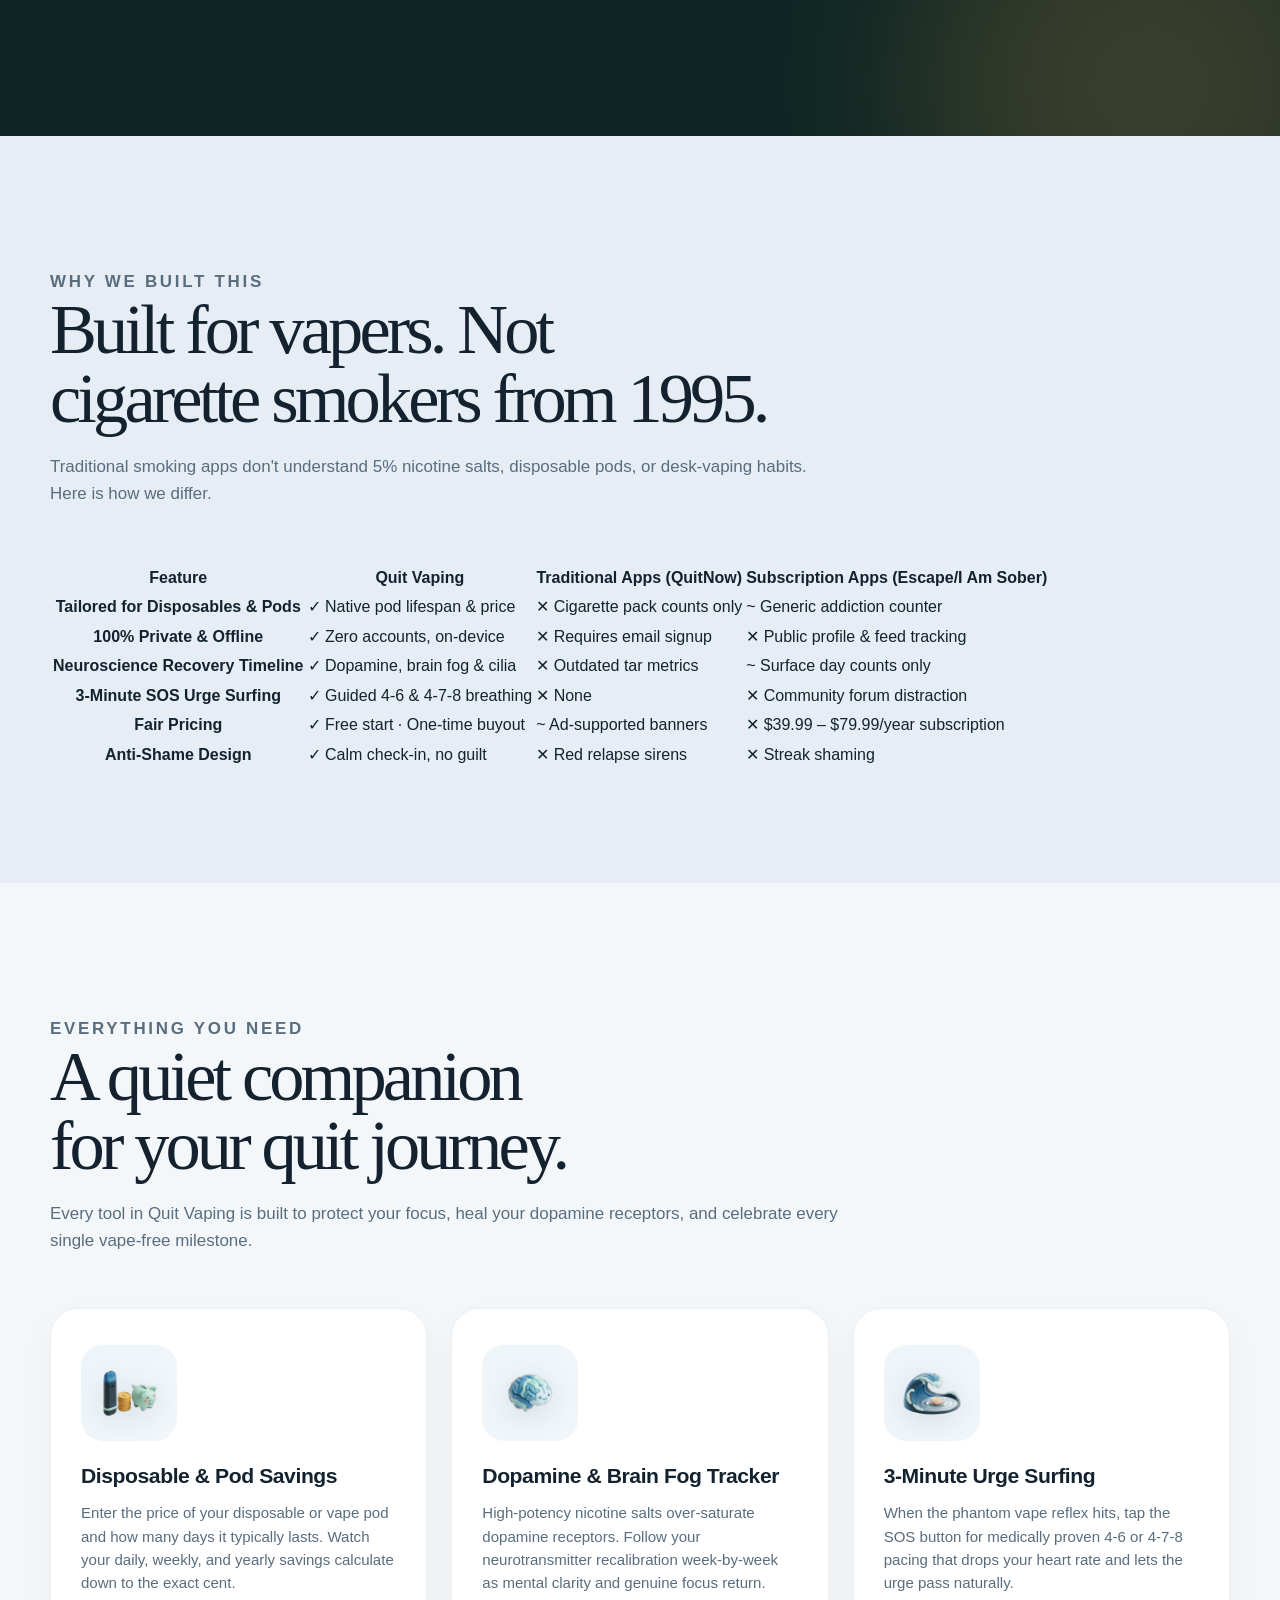
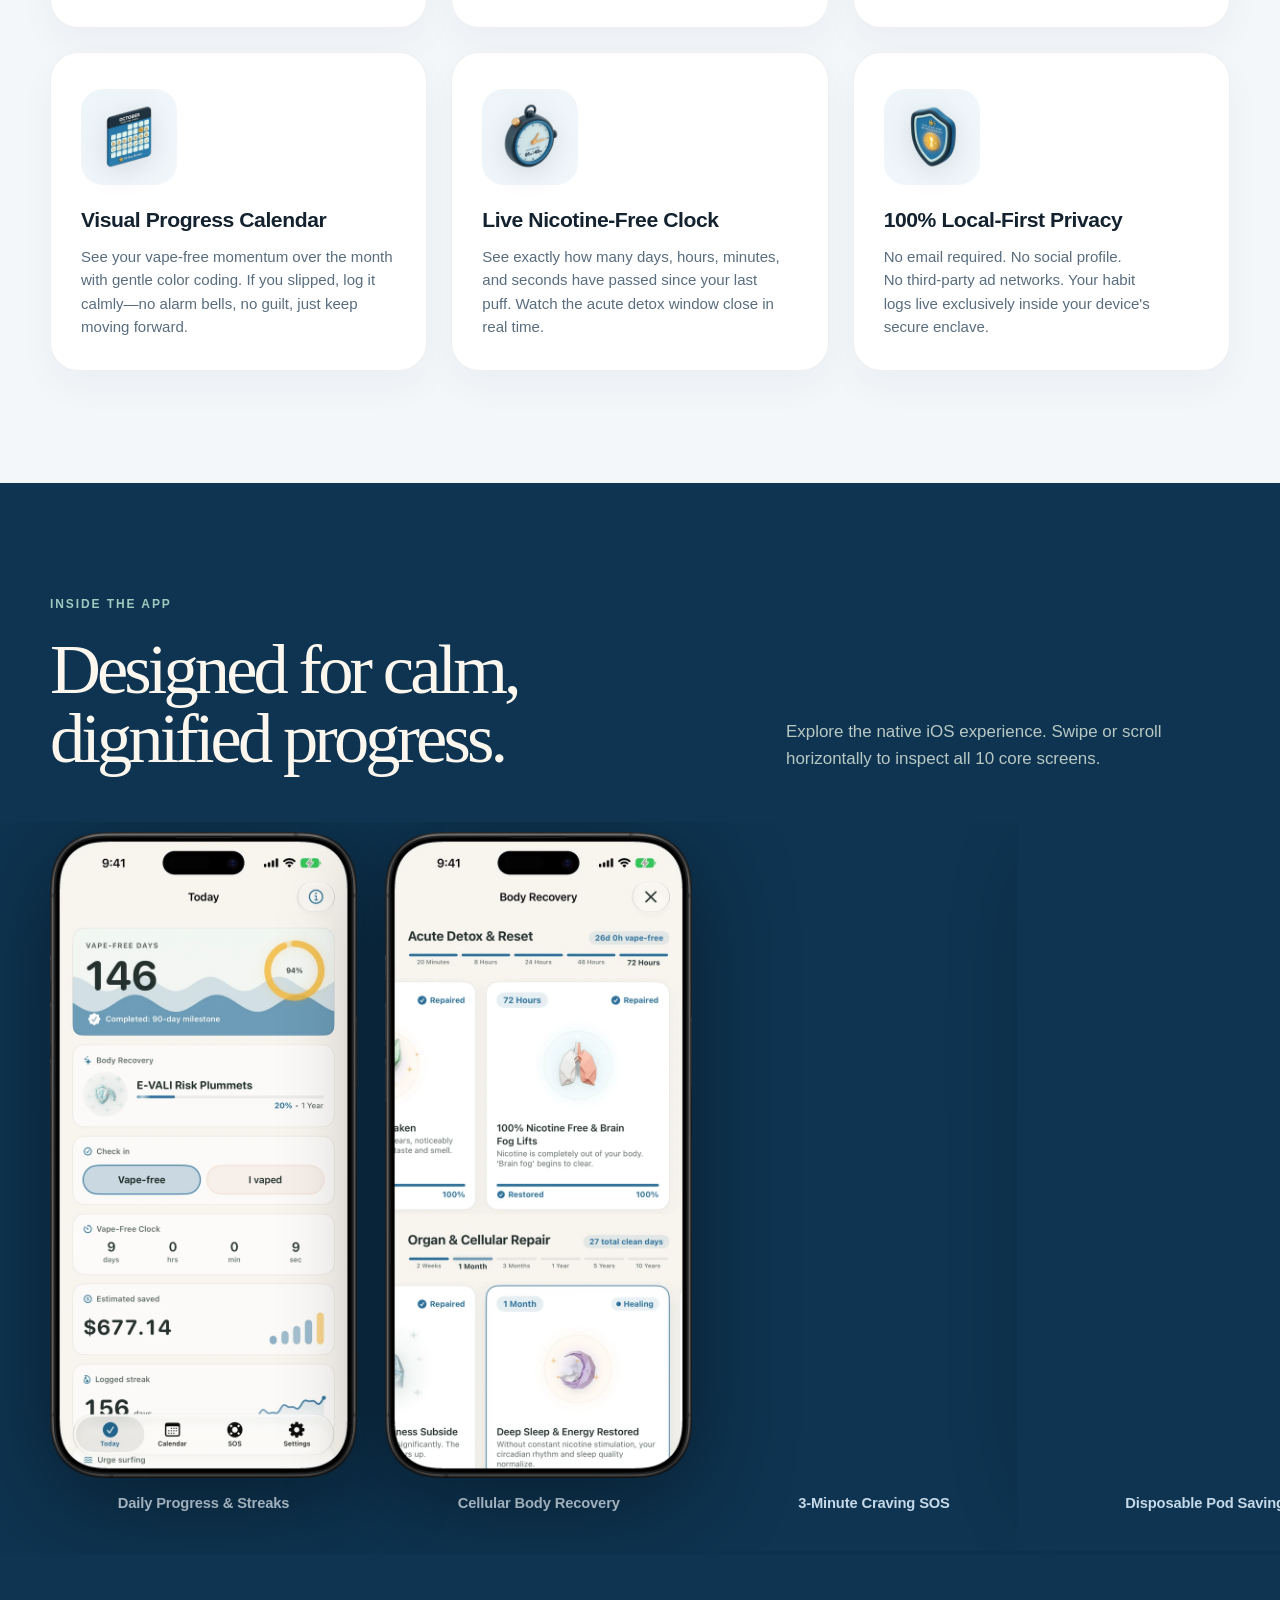
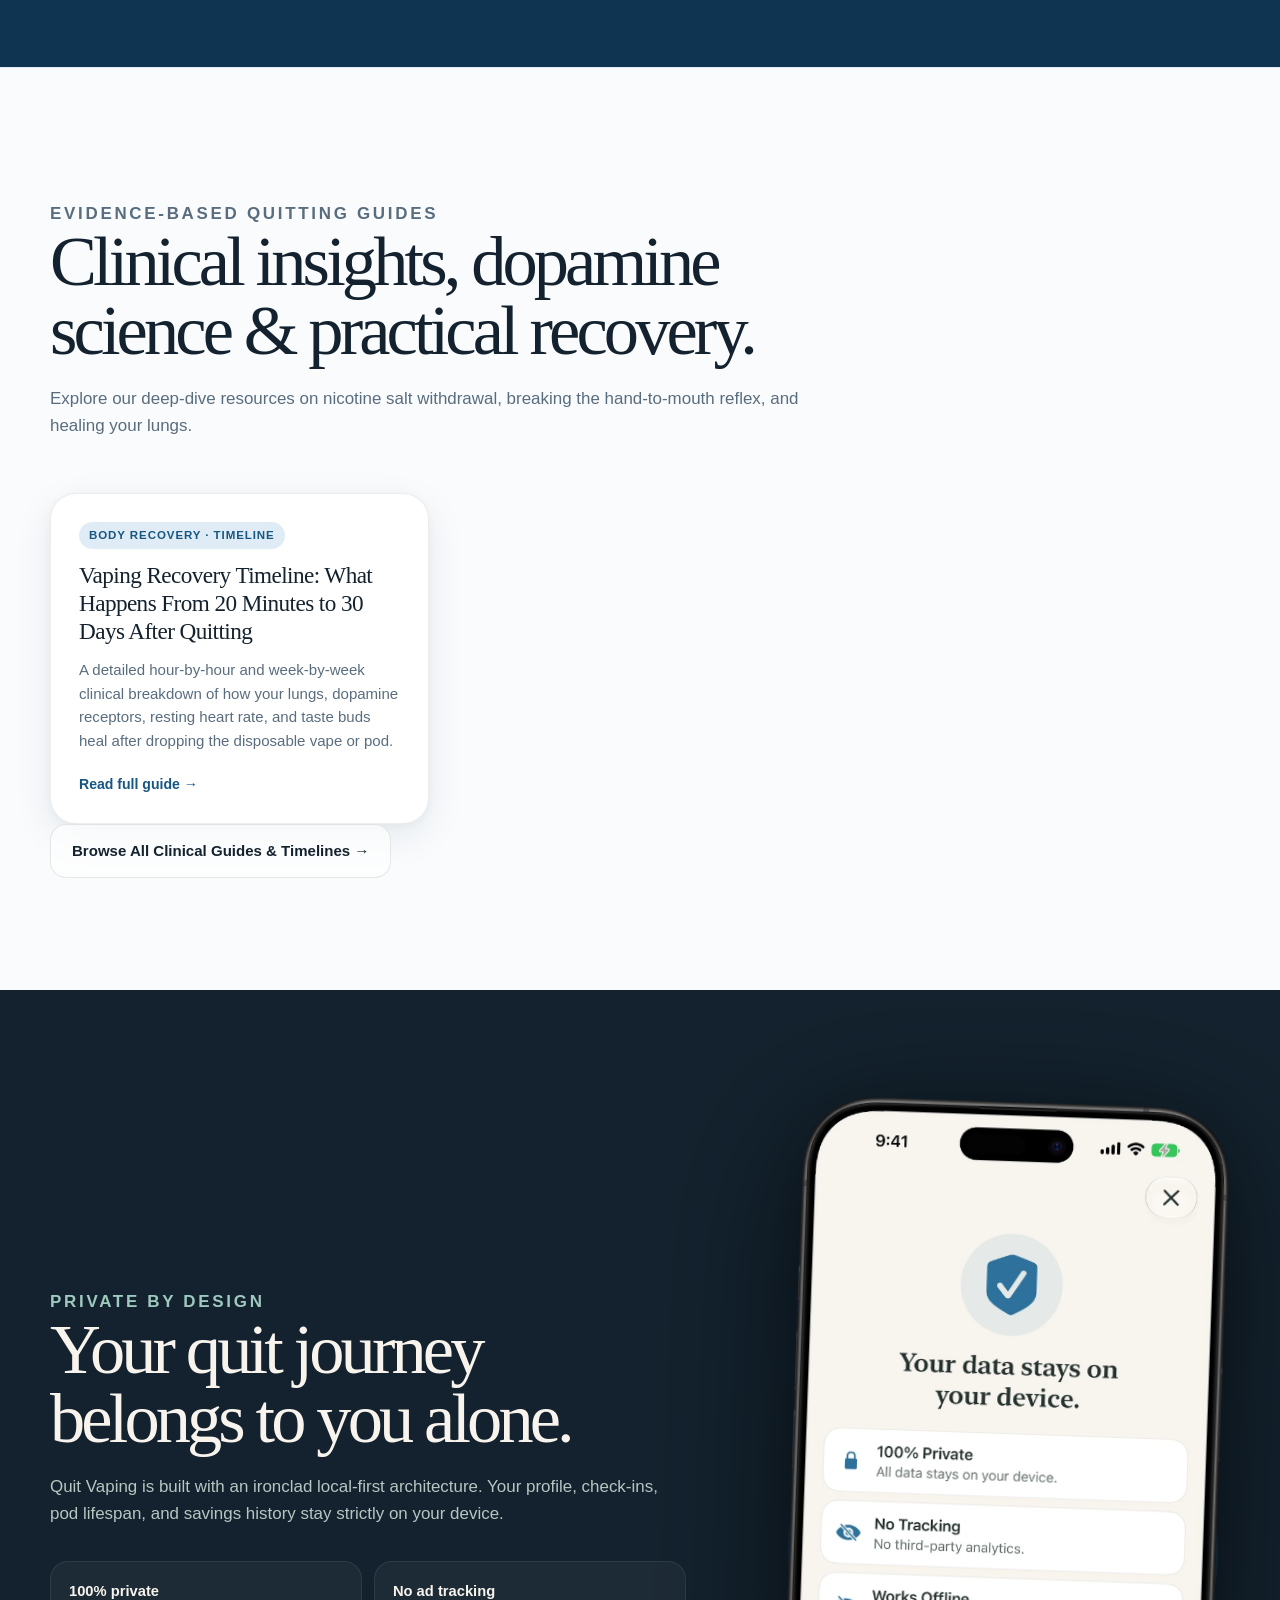
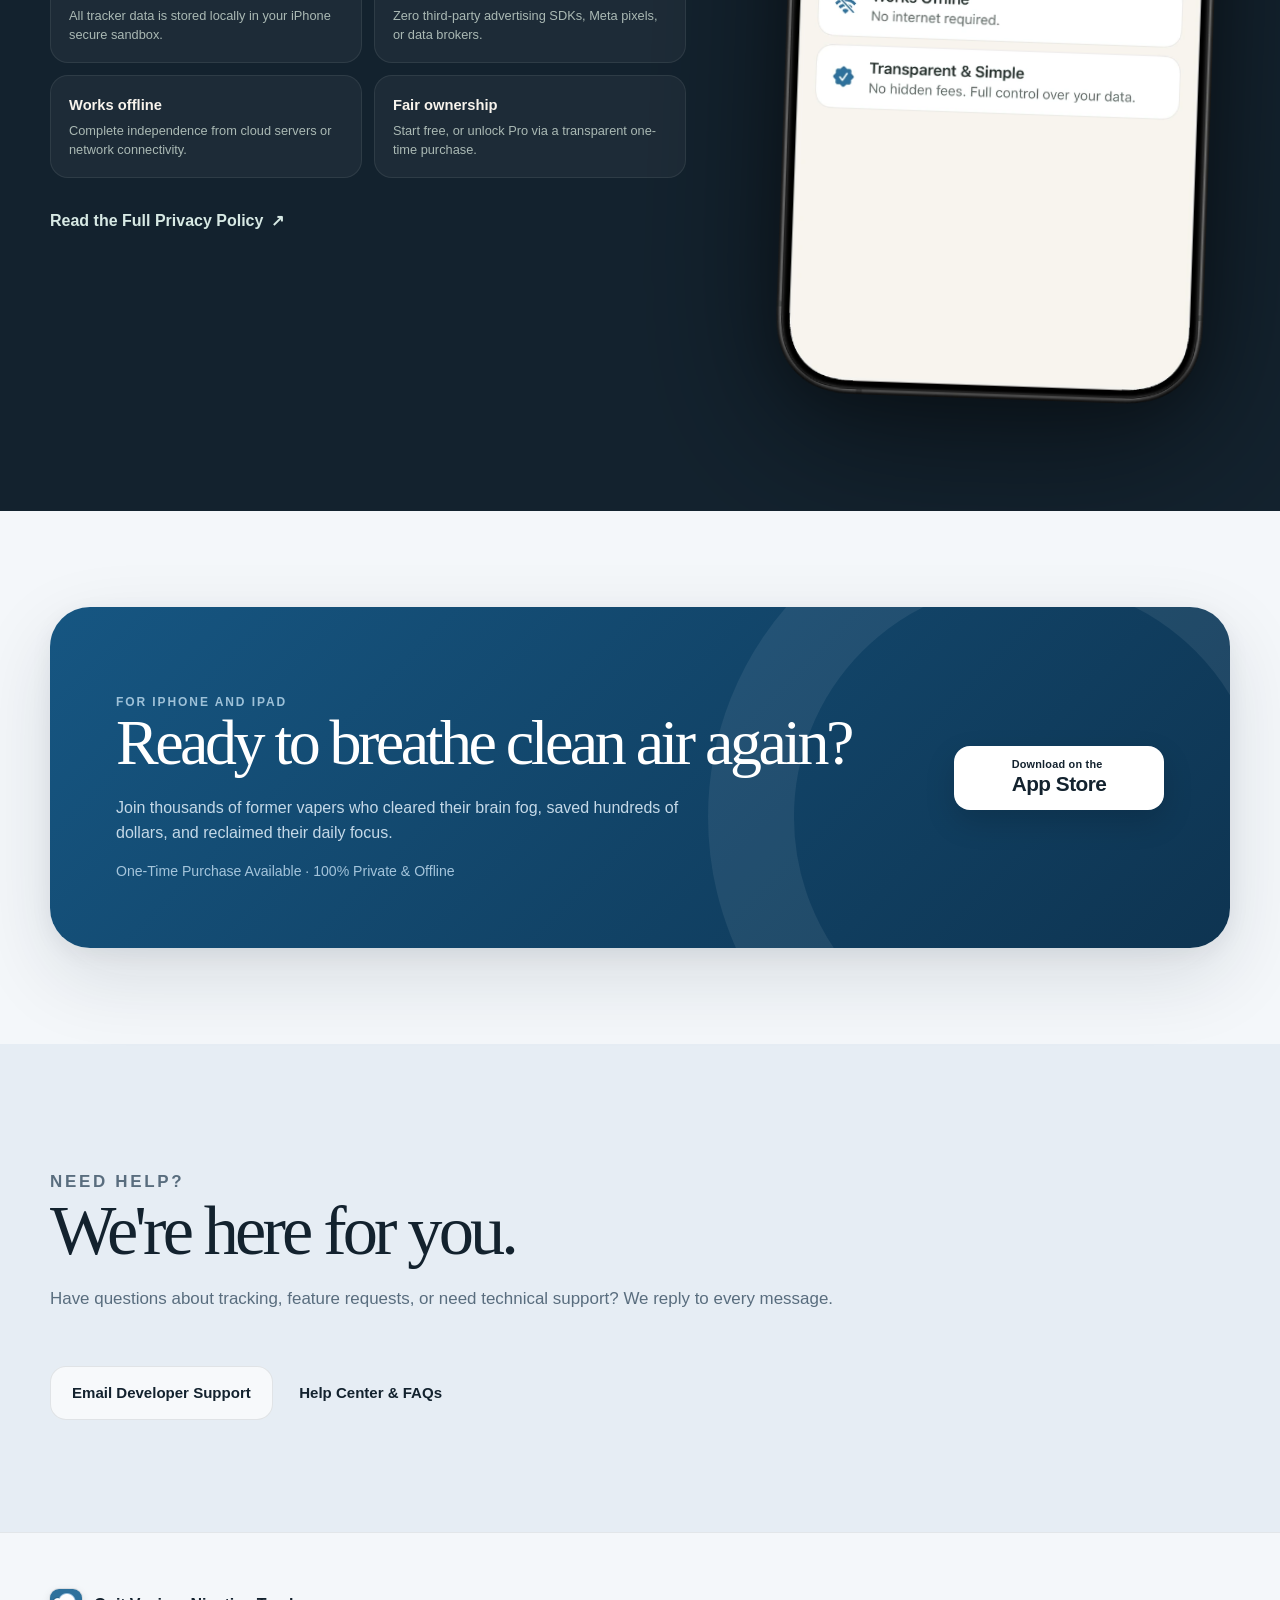
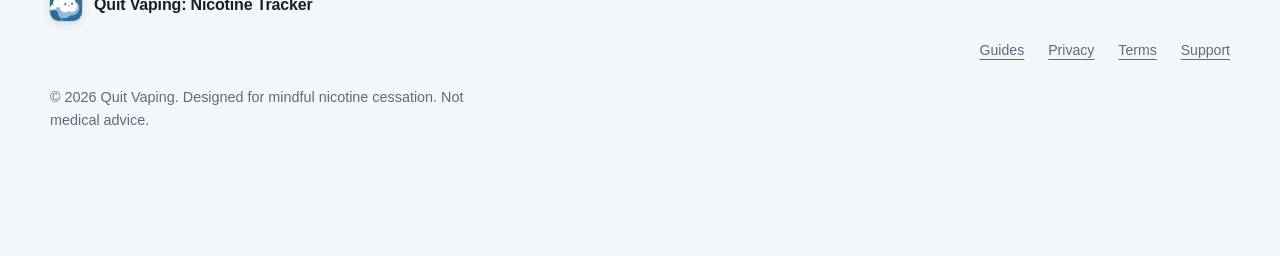
==== commit 3e3343b7: "feat(website): fix screen corner mask leaks, add 6 custom 3D clay feature illustrations, and add squ" ====
--- a/index.html
+++ b/index.html
@@ -330,37 +330,49 @@
 
           <div class="feature-grid">
             <article class="feature-card">
-              <div class="feature-icon">💰</div>
+              <div class="feature-media">
+                <img src="assets/features/feature-savings.webp" alt="Disposable and Pod Savings illustration" width="96" height="96" loading="lazy">
+              </div>
               <h3>Disposable &amp; Pod Savings</h3>
               <p>Enter the price of your disposable or vape pod and how many days it typically lasts. Watch your daily, weekly, and yearly savings calculate down to the exact cent.</p>
             </article>
 
             <article class="feature-card">
-              <div class="feature-icon">🧠</div>
+              <div class="feature-media">
+                <img src="assets/features/feature-brain.webp" alt="Dopamine and Brain Fog Tracker illustration" width="96" height="96" loading="lazy">
+              </div>
               <h3>Dopamine &amp; Brain Fog Tracker</h3>
               <p>High-potency nicotine salts over-saturate dopamine receptors. Follow your neurotransmitter recalibration week-by-week as mental clarity and genuine focus return.</p>
             </article>
 
             <article class="feature-card">
-              <div class="feature-icon">🌊</div>
+              <div class="feature-media">
+                <img src="assets/features/feature-urge.webp" alt="3-Minute Urge Surfing illustration" width="96" height="96" loading="lazy">
+              </div>
               <h3>3-Minute Urge Surfing</h3>
               <p>When the phantom vape reflex hits, tap the SOS button for medically proven 4-6 or 4-7-8 pacing that drops your heart rate and lets the urge pass naturally.</p>
             </article>
 
             <article class="feature-card">
-              <div class="feature-icon">📅</div>
+              <div class="feature-media">
+                <img src="assets/features/feature-calendar.webp" alt="Visual Progress Calendar illustration" width="96" height="96" loading="lazy">
+              </div>
               <h3>Visual Progress Calendar</h3>
               <p>See your vape-free momentum over the month with gentle color coding. If you slipped, log it calmly—no alarm bells, no guilt, just keep moving forward.</p>
             </article>
 
             <article class="feature-card">
-              <div class="feature-icon">⏱️</div>
+              <div class="feature-media">
+                <img src="assets/features/feature-clock.webp" alt="Live Nicotine-Free Clock illustration" width="96" height="96" loading="lazy">
+              </div>
               <h3>Live Nicotine-Free Clock</h3>
               <p>See exactly how many days, hours, minutes, and seconds have passed since your last puff. Watch the acute detox window close in real time.</p>
             </article>
 
             <article class="feature-card">
-              <div class="feature-icon">🔒</div>
+              <div class="feature-media">
+                <img src="assets/features/feature-privacy.webp" alt="100% Local-First Privacy illustration" width="96" height="96" loading="lazy">
+              </div>
               <h3>100% Local-First Privacy</h3>
               <p>No email required. No social profile. No third-party ad networks. Your habit logs live exclusively inside your device's secure enclave.</p>
             </article>
--- a/styles.css
+++ b/styles.css
@@ -924,63 +924,63 @@
 
 .feature-grid {
   display: grid;
-  grid-template-columns: repeat(2, 1fr);
-  gap: 18px;
+  grid-template-columns: repeat(3, 1fr);
+  gap: 24px;
 }
 
 .feature-card {
-  min-height: 315px;
+  min-height: 310px;
   display: flex;
   flex-direction: column;
-  padding: 30px;
-  border-radius: 30px;
-  background: rgba(255, 253, 250, 0.82);
-  box-shadow: var(--shadow-soft);
-}
-
-.feature-card:nth-child(2) {
-  background: var(--sage-soft);
-}
-
-.feature-card:nth-child(3) {
-  background: var(--sand);
-}
-
-.feature-card:nth-child(4) {
-  background: var(--ink);
-  color: white;
-}
-
-.feature-number {
-  color: var(--teal-dark);
-  font-size: 0.72rem;
-  font-weight: 800;
-  letter-spacing: 0.14em;
-}
-
-.feature-card:nth-child(4) .feature-number {
-  color: #9bc6bd;
+  padding: 36px 30px 32px;
+  border-radius: 28px;
+  background: white;
+  border: 1px solid rgba(19, 34, 46, 0.07);
+  box-shadow: 0 16px 36px rgba(19, 34, 46, 0.04);
+  transition: transform 200ms ease, box-shadow 200ms ease;
+}
+
+.feature-card:hover {
+  transform: translateY(-3px);
+  box-shadow: 0 24px 48px rgba(19, 34, 46, 0.08);
+}
+
+.feature-media {
+  width: 96px;
+  height: 96px;
+  margin-bottom: 22px;
+  display: flex;
+  align-items: center;
+  justify-content: center;
+  border-radius: 22px;
+  background: linear-gradient(135deg, rgba(35, 124, 182, 0.08), rgba(224, 236, 245, 0.45));
+  padding: 10px;
+}
+
+.feature-media img {
+  width: 100%;
+  height: 100%;
+  object-fit: contain;
+  filter: drop-shadow(0 6px 14px rgba(19, 34, 46, 0.12));
 }
 
 .feature-card h3 {
-  max-width: 460px;
-  margin: auto 0 10px;
-  font-family: Georgia, "Times New Roman", serif;
-  font-size: clamp(1.65rem, 3vw, 2.45rem);
-  font-weight: 500;
-  letter-spacing: -0.04em;
-  line-height: 1.08;
+  max-width: 100%;
+  margin: 0 0 12px;
+  font-family: inherit;
+  font-size: 1.32rem;
+  font-weight: 700;
+  letter-spacing: -0.02em;
+  line-height: 1.25;
+  color: var(--ink);
 }
 
 .feature-card p {
-  max-width: 500px;
+  max-width: 100%;
   margin: 0;
   color: var(--muted);
-  font-size: 0.95rem;
-}
-
-.feature-card:nth-child(4) p {
-  color: #b9c7c2;
+  font-size: 0.94rem;
+  line-height: 1.55;
 }
 
 .gallery-section {
@@ -1257,6 +1257,23 @@
   border-top: 1px solid rgba(19, 34, 46, 0.08);
 }
 
+.footer-brand {
+  display: inline-flex;
+  align-items: center;
+  gap: 12px;
+  font-weight: 700;
+  color: var(--ink);
+  letter-spacing: -0.01em;
+}
+
+.footer-brand img {
+  width: 32px;
+  height: 32px;
+  border-radius: 9px;
+  box-shadow: 0 3px 10px rgba(19, 34, 46, 0.12);
+  outline: 1px solid rgba(0, 0, 0, 0.08);
+}
+
 .footer-grid {
   display: grid;
   grid-template-columns: 1fr auto;
@@ -1483,6 +1500,10 @@
   .privacy-grid,
   .support-grid {
     grid-template-columns: 1fr;
+  }
+
+  .feature-grid {
+    grid-template-columns: repeat(2, 1fr);
   }
 
   .hero-grid {
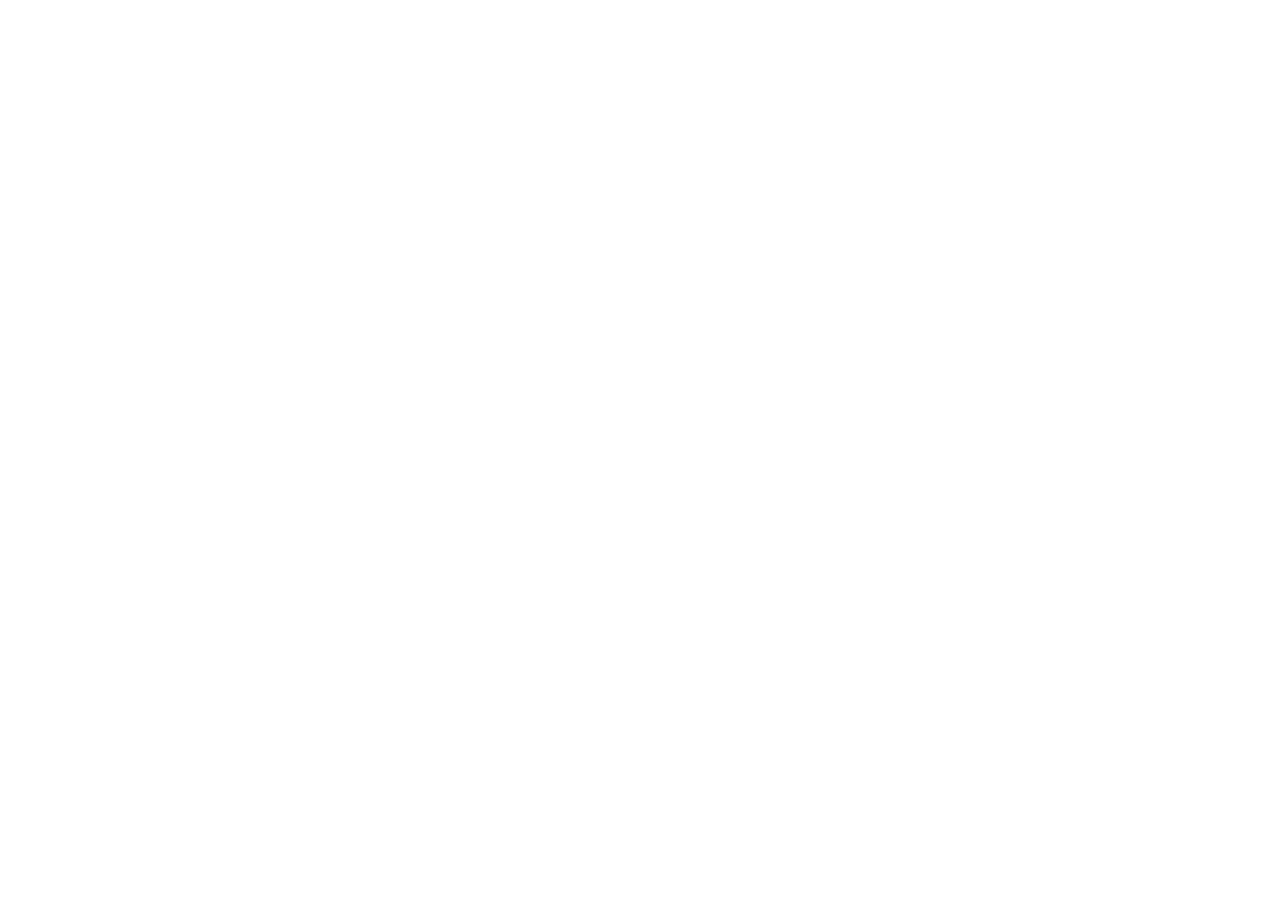
==== commit e0be5395: "Deprecate repo and redirect all pages to https://ysliustudio.com/quit-vaping/" ====
--- a/index.html
+++ b/index.html
@@ -1,536 +1,15 @@
-<!doctype html>
+<!DOCTYPE html>
 <html lang="en">
-  <head>
-    <meta charset="utf-8">
-    <meta name="viewport" content="width=device-width, initial-scale=1">
-    <meta name="referrer" content="origin-when-cross-origin">
-    <meta name="apple-itunes-app" content="app-id=6818660091, affiliate-data=pt=1793695638&ct=web_smart_banner, app-argument=https://liuys614.github.io/QuitVaping-Website/">
-    <meta name="description" content="Quit Vaping is a 100% private, local-first iPhone and iPad app for tracking vape-free days, nicotine withdrawal, dopamine reset, urge surfing, and disposable pod savings.">
-    <meta name="theme-color" content="#F4F7FA">
-    <link rel="canonical" href="https://liuys614.github.io/QuitVaping-Website/">
-    <meta property="og:type" content="website">
-    <meta property="og:url" content="https://liuys614.github.io/QuitVaping-Website/">
-    <meta property="og:title" content="Quit Vaping: Nicotine Tracker — Break Free from Disposables, Pods & Brain Fog">
-    <meta property="og:description" content="Track vape-free days, watch your lungs and dopamine reset in real time, surf acute cravings in 3 minutes, and see your bank account grow—100% private and offline.">
-    <meta property="og:image" content="https://liuys614.github.io/QuitVaping-Website/assets/appstore/01-calm-progress.webp">
-    <title>Quit Vaping: Nicotine Tracker — Break Free from Disposables, Pods &amp; Brain Fog</title>
-    <link rel="icon" href="assets/app-icon.png">
-    <link rel="apple-touch-icon" href="assets/app-icon.png">
-    <link rel="stylesheet" href="styles.css">
-    <script type="application/ld+json">
-    {
-      "@context": "https://schema.org",
-      "@graph": [
-        {
-          "@type": "SoftwareApplication",
-          "name": "Quit Vaping: Nicotine Tracker",
-          "operatingSystem": "iOS, iPadOS",
-          "applicationCategory": "HealthApplication",
-          "url": "https://apps.apple.com/app/apple-store/id6818660091?pt=1793695638&ct=web_schema_org&mt=8",
-          "downloadUrl": "https://apps.apple.com/app/apple-store/id6818660091?pt=1793695638&ct=web_schema_org&mt=8",
-          "description": "100% private, local-first iOS tracker for vape-free days, nicotine detox milestones, 3-minute urge surfing breathing, and disposable/pod money saved.",
-          "offers": {
-            "@type": "Offer",
-            "price": "0",
-            "priceCurrency": "USD"
-          }
-        },
-        {
-          "@type": "FAQPage",
-          "mainEntity": [
-            {
-              "@type": "Question",
-              "name": "Where is my vape tracker data stored?",
-              "acceptedAnswer": {
-                "@type": "Answer",
-                "text": "Your profile, check-ins, pod lifespan, and savings history are stored 100% locally on your iPhone or iPad. Quit Vaping requires no account, has zero cloud servers, and never sells your data."
-              }
-            },
-            {
-              "@type": "Question",
-              "name": "How does Quit Vaping calculate savings for disposables and pods?",
-              "acceptedAnswer": {
-                "@type": "Answer",
-                "text": "Traditional smoking apps only track packs of cigarettes. Quit Vaping lets you enter your disposable or pod purchase price (e.g. Elf Bar, Geek Bar, JUUL, RELX) and how many days it typically lasts, automatically calculating daily, monthly, and yearly savings down to the cent."
-              }
-            },
-            {
-              "@type": "Question",
-              "name": "How does the 3-minute Urge Surfing SOS feature work?",
-              "acceptedAnswer": {
-                "@type": "Answer",
-                "text": "Neuroscience demonstrates that acute nicotine salt cravings spike and naturally decline within 3 to 5 minutes. The in-app SOS tool provides paced 4-6 and 4-7-8 breathing patterns that activate the parasympathetic nervous system, lowering heart rate and riding out cravings without vaping."
-              }
-            },
-            {
-              "@type": "Question",
-              "name": "What physiological milestones are tracked in the Body Recovery timeline?",
-              "acceptedAnswer": {
-                "@type": "Answer",
-                "text": "The timeline tracks evidence-based recovery stages: 20 minutes (heart rate drop), 8 hours (nicotine half-life reduction), 72 hours (peak withdrawal clearance & vaper's tongue recovery), 7 days (dopamine reset & REM sleep restoration), 14 days (brain fog clearance), 30 days (lung cilia regrowth & cough cessation), 90 days (+30% lung capacity), and 1 year (50% lower cardiovascular risk)."
-              }
-            },
-            {
-              "@type": "Question",
-              "name": "Is Quit Vaping a subscription or one-time purchase?",
-              "acceptedAnswer": {
-                "@type": "Answer",
-                "text": "Quit Vaping is completely free to start with full core tracking. Premium features are unlocked through a clean, one-time lifetime purchase with zero recurring subscriptions or hidden fees."
-              }
-            }
-          ]
-        }
-      ]
-    }
-    </script>
-  </head>
-  <body class="home-page">
-    <header class="site-header">
-      <nav class="nav container" aria-label="Primary navigation">
-        <a class="brand" href="index.html" aria-label="Quit Vaping home">
-          <img src="assets/app-icon.png" alt="Quit Vaping app icon" width="39" height="39">
-          <span>Quit Vaping</span>
-        </a>
-        <div class="nav-links">
-          <a href="#features">Features</a>
-          <a href="#science">Science</a>
-          <a href="#compare">Why Us</a>
-          <a href="#gallery">Screens</a>
-          <a href="#guides-preview">Guides</a>
-          <a href="#support">Support</a>
-          <a class="nav-download" data-campaign="web_home_nav" href="https://apps.apple.com/app/apple-store/id6818660091?pt=1793695638&amp;ct=web_home_nav&amp;mt=8" target="_blank" rel="noopener">Download Free</a>
-        </div>
-      </nav>
-    </header>
-
-    <main>
-      <section class="hero">
-        <div class="hero-grid container">
-          <div class="hero-copy">
-            <p class="eyebrow">Evidence-Based Nicotine Cessation</p>
-            <h1>Drop the adult pacifier. Take back your lungs.</h1>
-            <p class="hero-lede">Most quitting apps ask "how many cigarettes did you smoke?" We built a calm, private tool designed strictly for the modern vaper—tracking disposables, pods, brain fog, and dopamine recovery without subscriptions or public accounts.</p>
-            <div class="hero-actions">
-              <a class="button button-primary app-store-button" data-campaign="web_home_hero" href="https://apps.apple.com/app/apple-store/id6818660091?pt=1793695638&amp;ct=web_home_hero&amp;mt=8" target="_blank" rel="noopener" aria-label="Download Quit Vaping on the App Store">
-                <span class="store-kicker">Download on the</span>
-                <span class="store-name">App Store</span>
-              </a>
-              <a class="button button-secondary" href="#science">Explore the Science ↓</a>
-            </div>
-            <p class="store-note">For iPhone &amp; iPad · Free to start · 100% Private</p>
-            <ul class="hero-trust" aria-label="Product assurances">
-              <li>🌬️ Vaping-Specific</li>
-              <li>🔒 100% On-Device</li>
-              <li>✨ Zero Accounts</li>
-              <li>🛡️ Anti-Shame</li>
-            </ul>
-          </div>
-          <div class="hero-visual" aria-label="Quit Vaping Today screen preview">
-            <div class="hero-orbit" aria-hidden="true"></div>
-            <div class="hero-phone-container">
-              <img class="hero-phone" src="assets/screens/hero-today-recovery.webp" alt="Quit Vaping Today screen showing vape-free days, check-in controls, body recovery timeline, savings estimate, and streak" width="720" height="1512" fetchpriority="high">
-              <div class="hero-floating-card hero-floating-rem" aria-hidden="true">
-                <span class="floating-icon">🧠</span>
-                <div>
-                  <strong>Brain Fog Clears</strong>
-                  <span>Day 14 · focus returns</span>
-                </div>
-              </div>
-              <div class="hero-floating-card hero-floating-sos" aria-hidden="true">
-                <span class="floating-icon">🌊</span>
-                <div>
-                  <strong>Craving SOS</strong>
-                  <span>Calm 4-6 breathing</span>
-                </div>
-              </div>
-            </div>
-          </div>
-        </div>
-      </section>
-
-      <!-- Science Section -->
-      <section class="sci" id="science" aria-labelledby="sci-title">
-        <div class="sci-glow sci-glow-a" aria-hidden="true"></div>
-        <div class="sci-glow sci-glow-b" aria-hidden="true"></div>
-        <div class="container sci-inner">
-          <header class="sci-head reveal">
-            <p class="sci-eyebrow">The science</p>
-            <h2 id="sci-title">Cravings last 3 minutes.<br><em>Your biology begins healing in 20.</em></h2>
-          </header>
-
-          <!-- 1. Urge curve -->
-          <article class="sci-urge reveal" id="urge-curve">
-            <div class="sci-urge-copy">
-              <span class="sci-tag">01 · Urge surfing</span>
-              <h3>An urge rises, peaks, and passes — if you let it.</h3>
-              <ol class="urge-steps">
-                <li data-step="rise"><b>Rise</b><span>A cue — after meals, in the car, or a work deadline.</span></li>
-                <li data-step="peak"><b>Peak</b><span>Notice the physical itch. Don't reach for your pocket.</span></li>
-                <li data-step="pass"><b>Pass</b><span>Breathe through 180 seconds until the wave clears.</span></li>
-              </ol>
-              <p class="sci-cite">Bowen &amp; Marlatt (2009), <i>Psychology of Addictive Behaviors</i> 23(4) · Neuroscience of Urge Surfing</p>
-            </div>
-            <figure class="urge-chart" aria-label="Nicotine craving intensity rises, peaks and falls over 3 minutes">
-              <svg viewBox="0 0 640 320" preserveAspectRatio="xMidYMid meet" role="img">
-                <defs>
-                  <linearGradient id="urgeFill" x1="0" y1="0" x2="0" y2="1">
-                    <stop offset="0%" stop-color="#4fa3d1" stop-opacity="0.38"/>
-                    <stop offset="100%" stop-color="#4fa3d1" stop-opacity="0"/>
-                  </linearGradient>
-                  <linearGradient id="urgeStroke" x1="0" y1="0" x2="1" y2="0">
-                    <stop offset="0%" stop-color="#f5a623"/>
-                    <stop offset="45%" stop-color="#f8c375"/>
-                    <stop offset="100%" stop-color="#237cb6"/>
-                  </linearGradient>
-                  <filter id="dotGlow" x="-50%" y="-50%" width="200%" height="200%">
-                    <feGaussianBlur in="SourceGraphic" stdDeviation="4" result="blur"/>
-                    <feMerge>
-                      <feMergeNode in="blur"/>
-                      <feMergeNode in="SourceGraphic"/>
-                    </feMerge>
-                  </filter>
-                </defs>
-                <path class="urge-area" d="M 40 268 C 140 268 220 70 310 70 C 400 70 480 268 600 268 L 600 270 L 40 270 Z" fill="url(#urgeFill)"/>
-                <path class="urge-path" id="urgePath" d="M 40 268 C 140 268 220 70 310 70 C 400 70 480 268 600 268" fill="none" stroke="url(#urgeStroke)" stroke-width="4.5" stroke-linecap="round"/>
-                <g class="chart-labels" aria-hidden="true">
-                  <text x="40" y="300">Trigger</text>
-                  <text x="310" y="300" text-anchor="middle">Peak (90s)</text>
-                  <text x="560" y="300">Fades (180s)</text>
-                  <line class="peak-mark" x1="310" y1="60" x2="310" y2="270"/>
-                </g>
-                <circle class="urge-dot" id="urgeDot" r="9" cx="40" cy="268" filter="url(#dotGlow)"/>
-              </svg>
-              <figcaption><span class="axis-y">Craving intensity</span><span class="axis-x">Time (0 to 3 minutes) →</span></figcaption>
-            </figure>
-          </article>
-
-          <div class="sci-row">
-            <!-- 2. Breathing orb -->
-            <article class="sci-card sci-breathe reveal" id="breathe-card">
-              <span class="sci-tag">02 · Built-in SOS Breath</span>
-              <h3>Calm the autonomic alarm in 60 seconds.</h3>
-              <div class="orb" id="orb" data-phase="idle" aria-live="polite">
-                <span class="orb-ring r3"></span>
-                <span class="orb-ring r2"></span>
-                <span class="orb-ring r1"></span>
-                <span class="orb-core">
-                  <span class="orb-label" id="orbLabel">Ready</span>
-                  <span class="orb-count" id="orbCount">4 · 6</span>
-                </span>
-              </div>
-              <button type="button" class="orb-btn" id="orbBtn">Start breathing</button>
-              <p class="sci-cite">Paced exhalation activates vagal tone and drops heart rate — Balban et al. (2023), <i>Cell Reports Medicine</i></p>
-            </article>
-
-            <!-- 3. One-month stats -->
-            <article class="sci-card sci-stats reveal" id="stats-card">
-              <span class="sci-tag">03 · Measurable Clinical Shifts</span>
-              <h3>What happens after 30 vape-free days.</h3>
-              <ul class="stat-list">
-                <li><b><span class="count" data-to="100">0</span>%</b><span class="stat-desc">nicotine eliminated from bloodstream</span></li>
-                <li><b><span class="count" data-to="30">0</span>%</b><span class="stat-desc">increase in lung capacity &amp; airflow</span></li>
-                <li><b>$<span class="count" data-to="180">0</span></b><span class="stat-desc">average monthly savings from pods</span></li>
-              </ul>
-              <p class="sci-cite">American Lung Association (2024) &amp; CDC: Nicotine Salt Cessation &amp; Respiratory Dynamics</p>
-            </article>
-          </div>
-
-          <!-- 4. Recovery journey -->
-          <article class="journey reveal" id="journey">
-            <div class="journey-head">
-              <span class="sci-tag">04 · Cellular &amp; Organ Recovery</span>
-              <h3>What Quit Vaping tracks, hour by hour.</h3>
-            </div>
-            <div class="journey-track" role="list">
-              <div class="journey-line" aria-hidden="true"><span class="journey-fill"></span></div>
-              <div class="jnode" role="listitem" style="--i:0"><img src="assets/recovery/8h.webp" alt="8 hours milestone" width="160" height="160" loading="lazy"><b>8 h</b><span>Nicotine drops 50%</span></div>
-              <div class="jnode" role="listitem" style="--i:1"><img src="assets/recovery/24h.webp" alt="24 hours milestone" width="160" height="160" loading="lazy"><b>24 h</b><span>Pulse &amp; BP normalize</span></div>
-              <div class="jnode" role="listitem" style="--i:2"><img src="assets/recovery/72h.webp" alt="72 hours milestone" width="160" height="160" loading="lazy"><b>72 h</b><span>Vaper's tongue heals</span></div>
-              <div class="jnode" role="listitem" style="--i:3"><img src="assets/recovery/7d.webp" alt="7 days milestone" width="160" height="160" loading="lazy"><b>7 d</b><span>Dopamine resets</span></div>
-              <div class="jnode" role="listitem" style="--i:4"><img src="assets/recovery/14d.webp" alt="14 days milestone" width="160" height="160" loading="lazy"><b>14 d</b><span>Brain fog lifts</span></div>
-              <div class="jnode" role="listitem" style="--i:5"><img src="assets/recovery/30d.webp" alt="30 days milestone" width="160" height="160" loading="lazy"><b>30 d</b><span>Airway cilia regrow</span></div>
-              <div class="jnode" role="listitem" style="--i:6"><img src="assets/recovery/90d.webp" alt="90 days milestone" width="160" height="160" loading="lazy"><b>90 d</b><span>Lungs +30% capacity</span></div>
-              <div class="jnode" role="listitem" style="--i:7"><img src="assets/recovery/365d.webp" alt="1 year milestone" width="160" height="160" loading="lazy"><b>1 yr</b><span>Heart disease risk cut 50%</span></div>
-            </div>
-            <p class="sci-cite">Sources: CDC Nicotine Research, Johns Hopkins Medicine, American Thoracic Society. Individual timelines may vary.</p>
-          </article>
-        </div>
-      </section>
-
-      <!-- The Contrast Section: Old Way vs Quit Vaping Way -->
-      <section class="section comparison-section" id="compare">
-        <div class="container">
-          <div class="section-heading">
-            <p class="eyebrow">Why We Built This</p>
-            <h2>Built for vapers. Not cigarette smokers from 1995.</h2>
-            <p>Traditional smoking apps don't understand 5% nicotine salts, disposable pods, or desk-vaping habits. Here is how we differ.</p>
-          </div>
-          
-          <div class="comparison-table-wrapper">
-            <table class="comparison-table">
-              <thead>
-                <tr>
-                  <th scope="col" class="feature-col">Feature</th>
-                  <th scope="col" class="our-col">Quit Vaping</th>
-                  <th scope="col" class="other-col">Traditional Apps (QuitNow)</th>
-                  <th scope="col" class="other-col">Subscription Apps (Escape/I Am Sober)</th>
-                </tr>
-              </thead>
-              <tbody>
-                <tr>
-                  <th scope="row">Tailored for Disposables &amp; Pods</th>
-                  <td class="our-cell check"><span class="icon">✓</span> Native pod lifespan &amp; price</td>
-                  <td class="cross"><span class="icon">✕</span> Cigarette pack counts only</td>
-                  <td class="neutral"><span class="icon">~</span> Generic addiction counter</td>
-                </tr>
-                <tr>
-                  <th scope="row">100% Private &amp; Offline</th>
-                  <td class="our-cell check"><span class="icon">✓</span> Zero accounts, on-device</td>
-                  <td class="cross"><span class="icon">✕</span> Requires email signup</td>
-                  <td class="cross"><span class="icon">✕</span> Public profile &amp; feed tracking</td>
-                </tr>
-                <tr>
-                  <th scope="row">Neuroscience Recovery Timeline</th>
-                  <td class="our-cell check"><span class="icon">✓</span> Dopamine, brain fog &amp; cilia</td>
-                  <td class="cross"><span class="icon">✕</span> Outdated tar metrics</td>
-                  <td class="neutral"><span class="icon">~</span> Surface day counts only</td>
-                </tr>
-                <tr>
-                  <th scope="row">3-Minute SOS Urge Surfing</th>
-                  <td class="our-cell check"><span class="icon">✓</span> Guided 4-6 &amp; 4-7-8 breathing</td>
-                  <td class="cross"><span class="icon">✕</span> None</td>
-                  <td class="cross"><span class="icon">✕</span> Community forum distraction</td>
-                </tr>
-                <tr>
-                  <th scope="row">Fair Pricing</th>
-                  <td class="our-cell check"><span class="icon">✓</span> Free start · One-time buyout</td>
-                  <td class="neutral"><span class="icon">~</span> Ad-supported banners</td>
-                  <td class="cross"><span class="icon">✕</span> $39.99 – $79.99/year subscription</td>
-                </tr>
-                <tr>
-                  <th scope="row">Anti-Shame Design</th>
-                  <td class="our-cell check"><span class="icon">✓</span> Calm check-in, no guilt</td>
-                  <td class="cross"><span class="icon">✕</span> Red relapse sirens</td>
-                  <td class="cross"><span class="icon">✕</span> Streak shaming</td>
-                </tr>
-              </tbody>
-            </table>
-          </div>
-        </div>
-      </section>
-
-      <!-- App Features Grid -->
-      <section class="section features-section" id="features">
-        <div class="container">
-          <div class="section-heading">
-            <p class="eyebrow">Everything You Need</p>
-            <h2>A quiet companion for your quit journey.</h2>
-            <p>Every tool in Quit Vaping is built to protect your focus, heal your dopamine receptors, and celebrate every single vape-free milestone.</p>
-          </div>
-
-          <div class="feature-grid">
-            <article class="feature-card">
-              <div class="feature-media">
-                <img src="assets/features/feature-savings.webp" alt="Disposable and Pod Savings illustration" width="96" height="96" loading="lazy">
-              </div>
-              <h3>Disposable &amp; Pod Savings</h3>
-              <p>Enter the price of your disposable or vape pod and how many days it typically lasts. Watch your daily, weekly, and yearly savings calculate down to the exact cent.</p>
-            </article>
-
-            <article class="feature-card">
-              <div class="feature-media">
-                <img src="assets/features/feature-brain.webp" alt="Dopamine and Brain Fog Tracker illustration" width="96" height="96" loading="lazy">
-              </div>
-              <h3>Dopamine &amp; Brain Fog Tracker</h3>
-              <p>High-potency nicotine salts over-saturate dopamine receptors. Follow your neurotransmitter recalibration week-by-week as mental clarity and genuine focus return.</p>
-            </article>
-
-            <article class="feature-card">
-              <div class="feature-media">
-                <img src="assets/features/feature-urge.webp" alt="3-Minute Urge Surfing illustration" width="96" height="96" loading="lazy">
-              </div>
-              <h3>3-Minute Urge Surfing</h3>
-              <p>When the phantom vape reflex hits, tap the SOS button for medically proven 4-6 or 4-7-8 pacing that drops your heart rate and lets the urge pass naturally.</p>
-            </article>
-
-            <article class="feature-card">
-              <div class="feature-media">
-                <img src="assets/features/feature-calendar.webp" alt="Visual Progress Calendar illustration" width="96" height="96" loading="lazy">
-              </div>
-              <h3>Visual Progress Calendar</h3>
-              <p>See your vape-free momentum over the month with gentle color coding. If you slipped, log it calmly—no alarm bells, no guilt, just keep moving forward.</p>
-            </article>
-
-            <article class="feature-card">
-              <div class="feature-media">
-                <img src="assets/features/feature-clock.webp" alt="Live Nicotine-Free Clock illustration" width="96" height="96" loading="lazy">
-              </div>
-              <h3>Live Nicotine-Free Clock</h3>
-              <p>See exactly how many days, hours, minutes, and seconds have passed since your last puff. Watch the acute detox window close in real time.</p>
-            </article>
-
-            <article class="feature-card">
-              <div class="feature-media">
-                <img src="assets/features/feature-privacy.webp" alt="100% Local-First Privacy illustration" width="96" height="96" loading="lazy">
-              </div>
-              <h3>100% Local-First Privacy</h3>
-              <p>No email required. No social profile. No third-party ad networks. Your habit logs live exclusively inside your device's secure enclave.</p>
-            </article>
-          </div>
-        </div>
-      </section>
-
-      <!-- Screenshot Gallery -->
-      <section class="section gallery-section" id="gallery">
-        <div class="container">
-          <div class="gallery-heading">
-            <div>
-              <p class="eyebrow">Inside the App</p>
-              <h2>Designed for calm, dignified progress.</h2>
-            </div>
-            <p>Explore the native iOS experience. Swipe or scroll horizontally to inspect all 10 core screens.</p>
-          </div>
-        </div>
-
-        <div class="story-gallery" role="list" aria-label="Quit Vaping App Store screenshots">
-          <figure class="story-card" role="listitem">
-            <img src="assets/appstore/01-calm-progress.webp" alt="Quit Vaping Calm Progress main screen" width="640" height="1344" loading="lazy" decoding="async">
-            <figcaption>Daily Progress &amp; Streaks</figcaption>
-          </figure>
-          <figure class="story-card" role="listitem">
-            <img src="assets/appstore/02-body-recovery.webp" alt="Quit Vaping Body Recovery Timeline" width="640" height="1344" loading="lazy" decoding="async">
-            <figcaption>Cellular Body Recovery</figcaption>
-          </figure>
-          <figure class="story-card" role="listitem">
-            <img src="assets/appstore/03-urge-surfing.webp" alt="Quit Vaping 3-Minute Urge Surfing" width="640" height="1344" loading="lazy" decoding="async">
-            <figcaption>3-Minute Craving SOS</figcaption>
-          </figure>
-          <figure class="story-card" role="listitem">
-            <img src="assets/appstore/04-savings.webp" alt="Quit Vaping Money Saved Calculator" width="640" height="1344" loading="lazy" decoding="async">
-            <figcaption>Disposable Pod Savings</figcaption>
-          </figure>
-          <figure class="story-card" role="listitem">
-            <img src="assets/appstore/05-milestones.webp" alt="Quit Vaping Milestone Badges and Consistency" width="640" height="1344" loading="lazy" decoding="async">
-            <figcaption>Milestones &amp; Badges</figcaption>
-          </figure>
-          <figure class="story-card" role="listitem">
-            <img src="assets/appstore/06-calendar.webp" alt="Quit Vaping Progress Calendar" width="640" height="1344" loading="lazy" decoding="async">
-            <figcaption>Visual Month Calendar</figcaption>
-          </figure>
-          <figure class="story-card" role="listitem">
-            <img src="assets/appstore/07-check-in.webp" alt="Quit Vaping Daily Check-In" width="640" height="1344" loading="lazy" decoding="async">
-            <figcaption>Anti-Shame Check-In</figcaption>
-          </figure>
-          <figure class="story-card" role="listitem">
-            <img src="assets/appstore/08-privacy.webp" alt="Quit Vaping Local-First Privacy" width="640" height="1344" loading="lazy" decoding="async">
-            <figcaption>100% On-Device Privacy</figcaption>
-          </figure>
-          <figure class="story-card" role="listitem">
-            <img src="assets/appstore/09-dark-mode.webp" alt="Quit Vaping OLED Dark Mode" width="640" height="1344" loading="lazy" decoding="async">
-            <figcaption>Focused Dark Mode</figcaption>
-          </figure>
-          <figure class="story-card" role="listitem">
-            <img src="assets/appstore/10-streak.webp" alt="Quit Vaping Consistency Streak Tracker" width="640" height="1344" loading="lazy" decoding="async">
-            <figcaption>Consistency Streak</figcaption>
-          </figure>
-        </div>
-      </section>
-
-      <!-- Programmatic SEO Guides Section -->
-      <section class="section guides-preview-section" id="guides-preview">
-        <div class="container">
-          <div class="section-heading">
-            <p class="eyebrow">Evidence-Based Quitting Guides</p>
-            <h2>Clinical insights, dopamine science &amp; practical recovery.</h2>
-            <p>Explore our deep-dive resources on nicotine salt withdrawal, breaking the hand-to-mouth reflex, and healing your lungs.</p>
-          </div>
-          
-          <div class="guides-preview-grid" id="home-guides-list">
-            <article class="guide-card">
-              <span class="guide-tag">Body Recovery · Timeline</span>
-              <h3><a href="guides/vaping-recovery-timeline-day-by-day.html">Vaping Recovery Timeline: What Happens From 20 Minutes to 30 Days After Quitting</a></h3>
-              <p>A detailed hour-by-hour and week-by-week clinical breakdown of how your lungs, dopamine receptors, resting heart rate, and taste buds heal after dropping the disposable vape or pod.</p>
-              <a class="guide-read-link" href="guides/vaping-recovery-timeline-day-by-day.html">Read full guide &rarr;</a>
-            </article>
-          </div>
-
-          <div class="guides-view-all">
-            <a class="button button-secondary" href="guides/index.html">Browse All Clinical Guides &amp; Timelines →</a>
-          </div>
-        </div>
-      </section>
-
-      <!-- Privacy Section -->
-      <section class="section privacy-section" id="privacy">
-        <div class="privacy-grid container">
-          <div class="privacy-copy">
-            <p class="eyebrow">Private by design</p>
-            <h2>Your quit journey belongs to you alone.</h2>
-            <p>Quit Vaping is built with an ironclad local-first architecture. Your profile, check-ins, pod lifespan, and savings history stay strictly on your device.</p>
-            <div class="assurance-list">
-              <div><strong>100% private</strong><span>All tracker data is stored locally in your iPhone secure sandbox.</span></div>
-              <div><strong>No ad tracking</strong><span>Zero third-party advertising SDKs, Meta pixels, or data brokers.</span></div>
-              <div><strong>Works offline</strong><span>Complete independence from cloud servers or network connectivity.</span></div>
-              <div><strong>Fair ownership</strong><span>Start free, or unlock Pro via a transparent one-time purchase.</span></div>
-            </div>
-            <a class="text-link" href="privacy.html">Read the Full Privacy Policy <span aria-hidden="true">↗</span></a>
-          </div>
-          <div class="privacy-phone-wrap">
-            <img class="privacy-phone" src="assets/screens/11-privacy-light.webp" alt="Quit Vaping 100% on-device privacy guarantee" width="720" height="1512" loading="lazy" decoding="async">
-          </div>
-        </div>
-      </section>
-
-      <!-- Download CTA -->
-      <section class="cta-section" id="download">
-        <div class="container">
-          <div class="cta-card">
-            <div>
-              <p class="eyebrow">For iPhone and iPad</p>
-              <h2>Ready to breathe clean air again?</h2>
-              <p>Join thousands of former vapers who cleared their brain fog, saved hundreds of dollars, and reclaimed their daily focus.</p>
-              <p class="store-note" style="margin-top: 14px; font-size: 0.88rem; color: #a4c4db;">One-Time Purchase Available · 100% Private &amp; Offline</p>
-            </div>
-            <a class="button button-light app-store-button" data-campaign="web_home_footer_cta" href="https://apps.apple.com/app/apple-store/id6818660091?pt=1793695638&amp;ct=web_home_footer_cta&amp;mt=8" target="_blank" rel="noopener" aria-label="Download Quit Vaping on the App Store">
-              <span class="store-kicker">Download on the</span>
-              <span class="store-name">App Store</span>
-            </a>
-          </div>
-        </div>
-      </section>
-
-      <!-- Support Section -->
-      <section class="section support-section" id="support">
-        <div class="container">
-          <div class="section-heading">
-            <p class="eyebrow">Need Help?</p>
-            <h2>We're here for you.</h2>
-            <p>Have questions about tracking, feature requests, or need technical support? We reply to every message.</p>
-          </div>
-          <div class="support-actions">
-            <a class="button button-secondary" href="mailto:support@quitvapingapp.com?subject=Quit%20Vaping%20Feedback">Email Developer Support</a>
-            <a class="button button-ghost" href="support.html">Help Center &amp; FAQs</a>
-          </div>
-        </div>
-      </section>
-    </main>
-
-    <footer class="site-footer">
-      <div class="container footer-content">
-        <div class="footer-brand">
-          <img src="assets/app-icon.png" alt="" width="32" height="32">
-          <span>Quit Vaping: Nicotine Tracker</span>
-        </div>
-        <div class="footer-links">
-          <a href="guides/index.html">Guides</a>
-          <a href="privacy.html">Privacy</a>
-          <a href="terms.html">Terms</a>
-          <a href="support.html">Support</a>
-        </div>
-        <p class="footer-copy">© <span data-year>2026</span> Quit Vaping. Designed for mindful nicotine cessation. Not medical advice.</p>
-      </div>
-    </footer>
-
-    <script src="script.js"></script>
-  </body>
+<head>
+  <meta charset="UTF-8" />
+  <title>Redirecting to YS Liu Studio — Quit Vaping...</title>
+  <link rel="canonical" href="https://ysliustudio.com/quit-vaping/" />
+  <meta http-equiv="refresh" content="0; url=https://ysliustudio.com/quit-vaping/" />
+  <script>
+    window.location.replace("https://ysliustudio.com/quit-vaping/" + window.location.search + window.location.hash);
+  </script>
+</head>
+<body style="font-family: -apple-system, BlinkMacSystemFont, sans-serif; text-align: center; padding: 4rem 1.5rem; color: #111827;">
+  <p>This page has moved to <a href="https://ysliustudio.com/quit-vaping/">https://ysliustudio.com/quit-vaping/</a>.</p>
+</body>
 </html>
